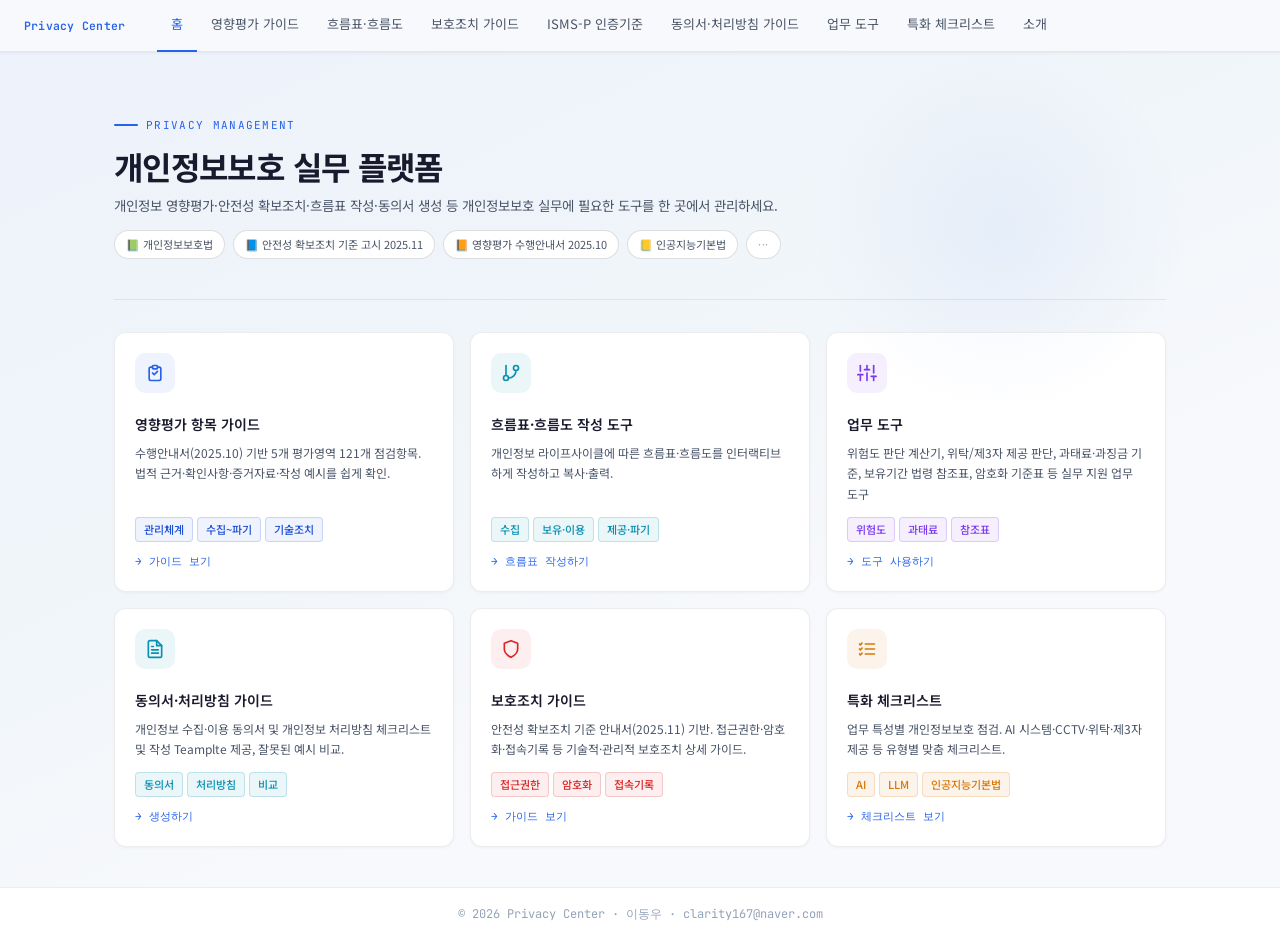
==== index.html @ 2062d14a "Add files via upload" ====
<!DOCTYPE html>
<html lang="ko">
<head>
<meta charset="UTF-8">
<meta name="viewport" content="width=device-width, initial-scale=1.0">
<title>Privacy Center · 개인정보보호 실무 플랫폼</title>
<link href="https://fonts.googleapis.com/css2?family=Noto+Sans+KR:wght@300;400;500;700&family=JetBrains+Mono:wght@400;500&display=swap" rel="stylesheet">
<link rel="stylesheet" href="css/style.css">
</head>
<body>

<!-- NAV -->
<nav>
  <div class="nav-logo" onclick="go('home')">Privacy Center</div>
  <div class="nav-links">
    <div class="nav-link active" data-pg="home" onclick="go('home')">홈</div>
    <div class="nav-link" data-pg="guide" onclick="go('guide')">영향평가 가이드</div>
    <div class="nav-link" data-pg="flow" onclick="go('flow')">흐름표·흐름도</div>
    <div class="nav-link" data-pg="safety" onclick="go('safety')">보호조치 가이드</div>
    <div class="nav-link" onclick="location.href='./isms.html'">ISMS-P 인증기준</div>
    <div class="nav-link" data-pg="template" onclick="go('template')">동의서·처리방침 가이드</div>
    <div class="nav-link" data-pg="tools" onclick="go('tools')">업무 도구</div>
    <div class="nav-link" data-pg="specials" onclick="go('specials')">특화 체크리스트</div>
    <div class="nav-link" data-pg="about" onclick="go('about')">소개</div>
  </div>
</nav>

<!-- ══════ HOME ══════ -->
<div class="page active" id="pg-home">
<div class="pg-wrap">
  <div class="home-hero">
    <div class="home-eyebrow">
      <div class="home-eyebrow-line"></div>
      <div class="home-eyebrow-text">PRIVACY MANAGEMENT</div>
    </div>
    <div class="home-title">개인정보보호 실무 플랫폼</div>
    <div class="home-sub">개인정보 영향평가·안전성 확보조치·흐름표 작성·동의서 생성 등 개인정보보호 실무에 필요한 도구를 한 곳에서 관리하세요.</div>
    <div class="home-tags">
      <span class="home-tag">📗 개인정보보호법</span>
      <span class="home-tag">📘 안전성 확보조치 기준 고시 2025.11</span>
      <span class="home-tag">📙 영향평가 수행안내서 2025.10</span>
      <span class="home-tag">📒 인공지능기본법</span>
      <span class="home-tag" style="color:var(--text3);letter-spacing:.05em">···</span>
    </div>
  </div>
  <div class="tool-grid">
    <div class="tool-card" onclick="go('guide')">
      <div class="card-icon ci-blue">
        <svg viewBox="0 0 24 24" fill="none" stroke="currentColor" stroke-width="2" stroke-linecap="round" stroke-linejoin="round"><path d="M9 5H7a2 2 0 0 0-2 2v12a2 2 0 0 0 2 2h10a2 2 0 0 0 2-2V7a2 2 0 0 0-2-2h-2"/><rect x="9" y="3" width="6" height="4" rx="1"/><path d="m9 12 2 2 4-4"/></svg>
      </div>
      <div class="tool-card-title">영향평가 항목 가이드</div>
      <div class="tool-card-desc">수행안내서(2025.10) 기반 5개 평가영역 121개 점검항목. 법적 근거·확인사항·증거자료·작성 예시를 쉽게 확인.</div>
      <div class="tool-card-tag"><span class="badge badge-blue">관리체계</span><span class="badge badge-blue">수집~파기</span><span class="badge badge-blue">기술조치</span></div>
      <div class="tool-card-link">→ 가이드 보기</div>
    </div>
    <div class="tool-card" onclick="go('flow')">
      <div class="card-icon ci-teal">
        <svg viewBox="0 0 24 24" fill="none" stroke="currentColor" stroke-width="2" stroke-linecap="round" stroke-linejoin="round"><line x1="6" y1="3" x2="6" y2="15"/><circle cx="18" cy="6" r="3"/><circle cx="6" cy="18" r="3"/><path d="M18 9a9 9 0 0 1-9 9"/></svg>
      </div>
      <div class="tool-card-title">흐름표·흐름도 작성 도구</div>
      <div class="tool-card-desc">개인정보 라이프사이클에 따른 흐름표·흐름도를 인터랙티브하게 작성하고 복사·출력.</div>
      <div class="tool-card-tag"><span class="badge badge-teal">수집</span><span class="badge badge-teal">보유·이용</span><span class="badge badge-teal">제공·파기</span></div>
      <div class="tool-card-link">→ 흐름표 작성하기</div>
    </div>
    <div class="tool-card" onclick="go('tools')">
      <div class="card-icon ci-purple">
        <svg viewBox="0 0 24 24" fill="none" stroke="currentColor" stroke-width="2" stroke-linecap="round" stroke-linejoin="round"><line x1="4" y1="21" x2="4" y2="14"/><line x1="4" y1="10" x2="4" y2="3"/><line x1="12" y1="21" x2="12" y2="12"/><line x1="12" y1="8" x2="12" y2="3"/><line x1="20" y1="21" x2="20" y2="16"/><line x1="20" y1="12" x2="20" y2="3"/><line x1="1" y1="14" x2="7" y2="14"/><line x1="9" y1="8" x2="15" y2="8"/><line x1="17" y1="16" x2="23" y2="16"/></svg>
      </div>
      <div class="tool-card-title">업무 도구</div>
      <div class="tool-card-desc">위험도 판단 계산기, 위탁/제3자 제공 판단, 과태료·과징금 기준, 보유기간 법령 참조표, 암호화 기준표 등 실무 지원 업무 도구</div>
      <div class="tool-card-tag"><span class="badge badge-purple">위험도</span><span class="badge badge-purple">과태료</span><span class="badge badge-purple">참조표</span></div>
      <div class="tool-card-link">→ 도구 사용하기</div>
    </div>
    <div class="tool-card" onclick="go('template')">
      <div class="card-icon ci-teal">
        <svg viewBox="0 0 24 24" fill="none" stroke="currentColor" stroke-width="2" stroke-linecap="round" stroke-linejoin="round"><path d="M14 2H6a2 2 0 0 0-2 2v16a2 2 0 0 0 2 2h12a2 2 0 0 0 2-2V8z"/><polyline points="14 2 14 8 20 8"/><line x1="16" y1="13" x2="8" y2="13"/><line x1="16" y1="17" x2="8" y2="17"/><polyline points="10 9 9 9 8 9"/></svg>
      </div>
      <div class="tool-card-title">동의서·처리방침 가이드</div>
      <div class="tool-card-desc">개인정보 수집·이용 동의서 및 개인정보 처리방침 체크리스트 및 작성 Teamplte 제공, 잘못된 예시 비교.</div>
      <div class="tool-card-tag"><span class="badge badge-teal">동의서</span><span class="badge badge-teal">처리방침</span><span class="badge badge-teal">비교</span></div>
      <div class="tool-card-link">→ 생성하기</div>
    </div>
    <div class="tool-card" onclick="go('safety')">
      <div class="card-icon ci-red">
        <svg viewBox="0 0 24 24" fill="none" stroke="currentColor" stroke-width="2" stroke-linecap="round" stroke-linejoin="round"><path d="M12 22s8-4 8-10V5l-8-3-8 3v7c0 6 8 10 8 10z"/></svg>
      </div>
      <div class="tool-card-title">보호조치 가이드</div>
      <div class="tool-card-desc">안전성 확보조치 기준 안내서(2025.11) 기반. 접근권한·암호화·접속기록 등 기술적·관리적 보호조치 상세 가이드.</div>
      <div class="tool-card-tag"><span class="badge badge-red">접근권한</span><span class="badge badge-red">암호화</span><span class="badge badge-red">접속기록</span></div>
      <div class="tool-card-link">→ 가이드 보기</div>
    </div>
    <div class="tool-card" onclick="go('specials')">
      <div class="card-icon ci-amber">
        <svg viewBox="0 0 24 24" fill="none" stroke="currentColor" stroke-width="2" stroke-linecap="round" stroke-linejoin="round"><line x1="10" y1="6" x2="21" y2="6"/><line x1="10" y1="12" x2="21" y2="12"/><line x1="10" y1="18" x2="21" y2="18"/><polyline points="3 6 4 7 6 5"/><polyline points="3 12 4 13 6 11"/><polyline points="3 18 4 19 6 17"/></svg>
      </div>
      <div class="tool-card-title">특화 체크리스트</div>
      <div class="tool-card-desc">업무 특성별 개인정보보호 점검. AI 시스템·CCTV·위탁·제3자 제공 등 유형별 맞춤 체크리스트.</div>
      <div class="tool-card-tag"><span class="badge badge-amber">AI</span><span class="badge badge-amber">LLM</span><span class="badge badge-amber">인공지능기본법</span></div>
      <div class="tool-card-link">→ 체크리스트 보기</div>
    </div>
  </div>
</div>
</div>
<!-- END HOME -->

<!-- ══════ 영향평가 가이드 ══════ -->
<div class="page" id="pg-guide">
<div class="guide-overview">
  <div>
    <div class="guide-overview-title">개인정보 영향평가 수행 가이드</div>
    <div class="guide-overview-sub">개인정보 영향평가 수행안내서 2025.10 · 5개 평가영역 · 121개 점검항목</div>
  </div>
  <div class="guide-overview-tags">
    <span class="badge badge-blue">관리체계</span>
    <span class="badge badge-teal">수집·생성</span>
    <span class="badge badge-purple">보유·이용</span>
    <span class="badge badge-amber">제공·위탁·파기</span>
    <span class="badge badge-red">기술적 보호조치</span>
  </div>
</div>
<div class="guide-layout">
  <div class="g-sidebar">
    <div class="g-search-wrap">
      <input class="g-search" id="piaSearch" placeholder="항목 검색..." oninput="filterPIA()">
    </div>
    <div id="pia-overview-item" class="g-cat-hdr active" onclick="showPIAOverview()">
      <span class="g-cat-label">0. 개인정보 영향평가 개요</span>
    </div>
    <div id="piaList"></div>
  </div>
  <div class="g-content" id="piaContent"></div>
</div>
</div>

<template id="pia-overview-tpl">
<div class="gc-cat">overview</div>
<div class="gc-title">개인정보 영향평가 개요</div>

<!-- [1] 개념 + 목적 2열 배치 -->
<div class="gc-section" style="margin-bottom:10px">
  <div class="gc-section-title">개념 및 목적</div>
  <div style="display:grid;grid-template-columns:1fr 1fr;gap:8px">
    <div class="gc-law-box" style="margin-bottom:0">
      <div class="gc-law-label">개념</div>
      <div class="gc-law-val" style="font-family:var(--sans);font-size:13px;color:var(--text2);line-height:1.7">
        개인정보파일을 운용하는 정보시스템을 <strong>신규 도입</strong>하거나 <strong>기존 시스템을 중대하게 변경</strong>하는 경우, 그 구축·운영·변경이 개인정보에 미치는 영향을 사전에 조사·예측·검토하여 개선방안을 도출하고 이행을 점검하는 체계적 절차입니다.
      </div>
    </div>
    <div class="gc-law-box" style="margin-bottom:0">
      <div class="gc-law-label">목적</div>
      <div class="gc-law-val" style="font-family:var(--sans);font-size:13px;color:var(--text2);line-height:1.7">
        개인정보 처리가 수반되는 사업에서 사전에 영향을 분석하고 개선방안을 수립함으로써 개인정보 침해사고를 예방합니다.
      </div>
    </div>
  </div>
</div>

<!-- [2] 평가 대상 기준 + 공공기관/민간 안내 -->
<div class="gc-section" style="margin-bottom:10px">
  <div class="gc-section-title">평가 대상 기준 <span style="font-size:10px;font-weight:400;color:var(--text3)">(개인정보 보호법 §33, 시행령 §35)</span></div>
  <div style="font-size:11px;color:var(--text3);background:var(--bg2);padding:5px 10px;border-radius:5px;margin-bottom:7px;line-height:1.6">
    ※ 아래 기준은 <strong style="color:var(--text2)">공공기관 의무 대상</strong> 기준이며, 민간기업은 자율적으로 수행할 수 있습니다.
  </div>
  <div class="gc-checks">
    <div class="gc-check">
      <span class="gc-check-num" style="background:#2563eb">①</span>
      <span><strong>민감정보·고유식별정보</strong> 처리 정보주체 <strong>5만명 이상</strong></span>
    </div>
    <div class="gc-check">
      <span class="gc-check-num" style="background:#0891b2">②</span>
      <span>다른 개인정보파일과 <strong>연계</strong>하여 정보주체 <strong>50만명 이상</strong></span>
    </div>
    <div class="gc-check">
      <span class="gc-check-num" style="background:#7c3aed">③</span>
      <span>정보주체 <strong>100만명 이상</strong> 개인정보파일 구축·운용</span>
    </div>
    <div class="gc-check">
      <span class="gc-check-num" style="background:#d97706">④</span>
      <span>영향평가를 실시한 기관이 개인정보 검색체계 등 <strong>개인정보파일 운용체계 변경</strong> 시</span>
    </div>
  </div>
</div>

<!-- 수행 절차 (가로 플로우 유지) -->
<div class="gc-section" style="margin-bottom:10px">
  <div class="gc-section-title">수행 절차</div>
  <div style="display:flex;gap:8px;align-items:stretch;flex-wrap:nowrap;overflow-x:auto;padding-bottom:4px">
    <div style="flex:1;min-width:120px;border:1px solid #bae6fd;border-radius:8px;overflow:hidden">
      <div style="background:#0369a1;color:#fff;font-size:10px;font-weight:700;text-align:center;padding:5px 8px;letter-spacing:.06em">사전준비단계</div>
      <div style="padding:10px 8px;background:#f0f9ff;display:flex;flex-direction:column;gap:5px">
        <div style="background:#fff;border:1px solid #bae6fd;border-radius:5px;padding:5px 7px;font-size:11px;color:var(--text2);text-align:center">사업계획 작성</div>
        <div style="text-align:center;color:#7dd3fc;font-size:12px">↓</div>
        <div style="background:#fff;border:1px solid #bae6fd;border-radius:5px;padding:5px 7px;font-size:11px;color:var(--text2);text-align:center">영향평가 기관 선정</div>
      </div>
    </div>
    <div style="display:flex;align-items:center;color:var(--text3);font-size:14px;flex-shrink:0">→</div>
    <div style="flex:3;min-width:200px;border:1px solid #bbf7d0;border-radius:8px;overflow:hidden">
      <div style="background:#15803d;color:#fff;font-size:10px;font-weight:700;text-align:center;padding:5px 8px;letter-spacing:.06em">수행단계</div>
      <div style="padding:10px 8px;background:#f0fdf4;display:flex;flex-wrap:wrap;gap:4px;justify-content:center;align-items:center">
        <div style="background:#fff;border:1px solid #bbf7d0;border-radius:5px;padding:5px 7px;font-size:11px;color:var(--text2);text-align:center">수행계획 수립</div>
        <div style="color:#86efac;font-size:11px">→</div>
        <div style="background:#fff;border:1px solid #bbf7d0;border-radius:5px;padding:5px 7px;font-size:11px;color:var(--text2);text-align:center">평가자료 수집</div>
        <div style="color:#86efac;font-size:11px">→</div>
        <div style="background:#fff;border:1px solid #bbf7d0;border-radius:5px;padding:5px 7px;font-size:11px;color:var(--text2);text-align:center">개인정보 흐름분석</div>
        <div style="color:#86efac;font-size:11px">→</div>
        <div style="background:#fff;border:1px solid #bbf7d0;border-radius:5px;padding:5px 7px;font-size:11px;color:var(--text2);text-align:center">침해요인 분석</div>
        <div style="color:#86efac;font-size:11px">→</div>
        <div style="background:#fff;border:1px solid #bbf7d0;border-radius:5px;padding:5px 7px;font-size:11px;color:var(--text2);text-align:center">개선계획 수립</div>
        <div style="color:#86efac;font-size:11px">→</div>
        <div style="background:#fff;border:1px solid #bbf7d0;border-radius:5px;padding:5px 7px;font-size:11px;color:var(--text2);text-align:center">평가서 작성</div>
      </div>
    </div>
    <div style="display:flex;align-items:center;color:var(--text3);font-size:14px;flex-shrink:0">→</div>
    <div style="flex:1;min-width:120px;border:1px solid #e9d5ff;border-radius:8px;overflow:hidden">
      <div style="background:#7e22ce;color:#fff;font-size:10px;font-weight:700;text-align:center;padding:5px 8px;letter-spacing:.06em">이행단계</div>
      <div style="padding:10px 8px;background:#fdf4ff;display:flex;flex-direction:column;gap:5px">
        <div style="background:#fff;border:1px solid #e9d5ff;border-radius:5px;padding:5px 7px;font-size:11px;color:var(--text2);text-align:center">개선계획 반영</div>
        <div style="text-align:center;color:#d8b4fe;font-size:12px">↓</div>
        <div style="background:#fff;border:1px solid #e9d5ff;border-radius:5px;padding:5px 7px;font-size:11px;color:var(--text2);text-align:center">이행 확인</div>
      </div>
    </div>
  </div>
</div>

<!-- [1] 5개 평가영역 → 2열 그리드 -->
<div class="gc-section" style="margin-bottom:10px">
  <div class="gc-section-title">5개 평가영역 <span style="font-size:10px;font-weight:400;color:var(--text3)">(총 121개 점검항목)</span></div>
  <div style="display:grid;grid-template-columns:1fr 1fr;gap:6px">
    <div style="display:flex;align-items:flex-start;gap:8px;padding:8px 10px;background:var(--surface);border-radius:6px;border-left:3px solid #2563eb">
      <span class="badge badge-blue" style="flex-shrink:0;margin-top:2px">Ⅰ</span>
      <div>
        <div style="font-size:12px;font-weight:600;color:var(--text);margin-bottom:2px">대상기관 개인정보 보호 관리체계</div>
        <div style="font-size:11px;color:var(--text2)">개인정보 보호 조직·책임자 지정, 내부 관리계획, 침해대응, 정보주체 권리보장 체계</div>
      </div>
    </div>
    <div style="display:flex;align-items:flex-start;gap:8px;padding:8px 10px;background:var(--surface);border-radius:6px;border-left:3px solid #0891b2">
      <span class="badge badge-teal" style="flex-shrink:0;margin-top:2px">Ⅱ</span>
      <div>
        <div style="font-size:12px;font-weight:600;color:var(--text);margin-bottom:2px">대상시스템의 개인정보 보호 관리체계</div>
        <div style="font-size:11px;color:var(--text2)">시스템 취급자 관리, 개인정보파일 대장·등록, 처리방침 공개, 공공시스템 내부 관리계획</div>
      </div>
    </div>
    <div style="display:flex;align-items:flex-start;gap:8px;padding:8px 10px;background:var(--surface);border-radius:6px;border-left:3px solid #7c3aed">
      <span class="badge badge-purple" style="flex-shrink:0;margin-top:2px">Ⅲ</span>
      <div>
        <div style="font-size:12px;font-weight:600;color:var(--text);margin-bottom:2px">개인정보 처리단계별 보호조치</div>
        <div style="font-size:11px;color:var(--text2)">수집·보유·이용·제공·위탁·파기 각 단계별 적합성 및 안전조치 점검</div>
      </div>
    </div>
    <div style="display:flex;align-items:flex-start;gap:8px;padding:8px 10px;background:var(--surface);border-radius:6px;border-left:3px solid #d97706">
      <span class="badge badge-amber" style="flex-shrink:0;margin-top:2px">Ⅳ</span>
      <div>
        <div style="font-size:12px;font-weight:600;color:var(--text);margin-bottom:2px">대상시스템의 기술적 보호조치</div>
        <div style="font-size:11px;color:var(--text2)">접근권한·접근통제·암호화·접속기록·보안프로그램·출력·물리적 보호구역 조치</div>
      </div>
    </div>
    <div style="display:flex;align-items:flex-start;gap:8px;padding:8px 10px;background:var(--surface);border-radius:6px;border-left:3px solid #dc2626;grid-column:1/-1">
      <span class="badge badge-red" style="flex-shrink:0;margin-top:2px">Ⅴ</span>
      <div>
        <div style="font-size:12px;font-weight:600;color:var(--text);margin-bottom:2px">특정 IT 기술 활용 시 개인정보 보호</div>
        <div style="font-size:11px;color:var(--text2)">고정·이동형 영상기기, 바이오정보, IoT, 가명정보 처리, 자동화된 결정, AI 시스템</div>
      </div>
    </div>
  </div>
</div>

<div class="gc-section">
  <div class="gc-section-title">주요 추진근거</div>
  <div class="gc-law-box">
    <div class="gc-law-val" style="font-family:var(--sans);font-size:12px;color:var(--text2);line-height:2.2">
      개인정보 보호법 제33조 (개인정보 영향평가)<br>
      개인정보 보호법 시행령 제35조 (영향평가의 대상)<br>
      개인정보 보호법 시행령 제36조 (평가기관의 지정 및 지정취소)<br>
      개인정보 보호법 시행령 제37조 (영향평가 시 고려사항)<br>
      개인정보 보호법 시행령 제38조 (영향평가의 평가기준 등)<br>
      개인정보 영향평가에 관한 고시 제2024-10호 [시행 2024.10.31.]
    </div>
  </div>
</div>
</template>

<script>
(function(){
  /* ── 개요 표시 함수 ─────────────────────────────────── */
  window.showPIAOverview = function() {
    window._piaOverviewActive = true;
    // 데이터 항목 active 클래스 제거
    document.querySelectorAll('#piaList .g-item').forEach(function(el){ el.classList.remove('active'); });
    // 개요 항목 active 표시
    var ov = document.getElementById('pia-overview-item');
    if (ov) ov.classList.add('active');
    // 개요 콘텐츠 렌더링
    var tpl = document.getElementById('pia-overview-tpl');
    var el  = document.getElementById('piaContent');
    if (el && tpl) { el.innerHTML = tpl.innerHTML; el.scrollTop = 0; }
  };

  /* ── selectPIAByCode 패치: 개요 active 상태 해제 ────── */
  var _origSel = window.selectPIAByCode;
  if (typeof _origSel === 'function') {
    window.selectPIAByCode = function(code) {
      window._piaOverviewActive = false;
      var ov = document.getElementById('pia-overview-item');
      if (ov) ov.classList.remove('active');
      _origSel(code);
    };
  }

  /* ── 사이드바 초기 렌더링 ─────────────────────────── */
  if (typeof filterPIA === 'function') filterPIA();

  /* ── 기본 표시: 개요 ─────────────────────────────────── */
  showPIAOverview();
})();
</script>


<!-- ══════ 흐름표 ══════ -->
<div class="page" id="pg-flow">
<div class="pg-wrap">
  <div style="margin-bottom:1.5rem">
    <div style="font-size:11px;color:var(--accent);font-family:var(--mono);letter-spacing:.1em;margin-bottom:3px">FLOW TABLE · 흐름표 작성</div>
    <div style="font-size:1.4rem;font-weight:700;color:var(--text)">개인정보 처리 흐름표</div>
    <div style="font-size:12px;color:var(--text2);margin-top:.3rem">영향평가 핵심 산출물 — 수집·보유이용·제공파기 3종 흐름표를 작성하고 TSV로 복사하거나 출력하세요.</div>
  </div>
  <div class="flow-tabs">
    <button class="flow-tab active" onclick="switchFlow(0)">① 수집 흐름표</button>
    <button class="flow-tab" onclick="switchFlow(1)">② 보유·이용 흐름표</button>
    <button class="flow-tab" onclick="switchFlow(2)">③ 제공·파기 흐름표</button>
    <button class="flow-tab" onclick="switchFlow(3)">✦ AI 흐름도 <span style="font-size:10px;color:#94a3b8;font-weight:400">(TBD)</span></button>
  </div>
  <!-- 수집 -->
  <div class="flow-panel active" id="fp0">
    <div class="ft-desc">수집 흐름표는 개인정보 처리업무별로 <strong>수집 근거·목적·항목·경로·대상·주기·담당자</strong>를 기록합니다. 동의·비동의 수집을 구분하고, 자동 생성 데이터(로그·행동 데이터)도 포함합니다.</div>
    <div class="ft-wrap"><table class="ft-table">
      <thead><tr><th class="req">평가업무명</th><th>수집구분</th><th class="req">수집근거</th><th class="req">수집목적</th><th class="req">수집항목</th><th>수집경로</th><th>수집대상</th><th>수집주기</th><th>수집담당자</th><th></th></tr></thead>
      <tbody id="ftb0"></tbody>
    </table></div>
    <div class="ft-actions">
      <button class="btn btn-blue" onclick="addFTRow(0)">+ 행 추가</button>
      <button class="btn btn-gray" onclick="copyFT(0)">📋 TSV 복사</button>
      <button class="btn btn-gray" onclick="printFT(0)">🖨️ 출력</button>
      <span class="ft-hint">* 필수 항목</span>
    </div>
  </div>
  <!-- 보유이용 -->
  <div class="flow-panel" id="fp1">
    <div class="ft-desc">보유·이용 흐름표는 수집된 개인정보의 <strong>보유 형태·암호화 항목·이용 목적·이용 항목·개인정보취급자·이용 방법</strong>을 기록합니다. DB 저장 시 암호화 적용 항목을 반드시 명시합니다.</div>
    <div class="ft-wrap"><table class="ft-table">
      <thead>
        <tr>
          <th rowspan="2" class="req">평가업무명</th>
          <th colspan="2" class="th-group">보유</th>
          <th colspan="4" class="th-group">이용</th>
          <th rowspan="2"></th>
        </tr>
        <tr>
          <th>보유형태</th><th>암호화항목</th>
          <th class="req">이용목적</th><th class="req">이용항목</th><th>개인정보취급자</th><th>이용방법</th>
        </tr>
      </thead>
      <tbody id="ftb1"></tbody>
    </table></div>
    <div class="ft-actions">
      <button class="btn btn-blue" onclick="addFTRow(1)">+ 행 추가</button>
      <button class="btn btn-gray" onclick="copyFT(1)">📋 TSV 복사</button>
      <button class="btn btn-gray" onclick="printFT(1)">🖨️ 출력</button>
    </div>
  </div>
  <!-- 제공파기 -->
  <div class="flow-panel" id="fp2">
    <div class="ft-desc">제공·파기 흐름표는 <strong>제공 현황(목적·제공자·수신자·근거·방법·주기)</strong>과 <strong>파기 현황(보관기간·파기방법·파기처)</strong>을 기록합니다. 해당 없는 항목은 '해당없음'으로 기재하세요.</div>
    <div class="ft-wrap"><table class="ft-table">
      <thead>
        <tr>
          <th rowspan="2" class="req">평가업무명</th>
          <th colspan="6" class="th-group">제공</th>
          <th colspan="3" class="th-group">파기</th>
          <th rowspan="2"></th>
        </tr>
        <tr>
          <th>제공목적</th><th>제공자</th><th>수신자</th><th>제공근거</th><th>제공방법</th><th>제공주기</th>
          <th class="req">보관기간</th><th>파기방법</th><th>파기처</th>
        </tr>
      </thead>
      <tbody id="ftb2"></tbody>
    </table></div>
    <div class="ft-actions">
      <button class="btn btn-blue" onclick="addFTRow(2)">+ 행 추가</button>
      <button class="btn btn-gray" onclick="copyFT(2)">📋 TSV 복사</button>
      <button class="btn btn-gray" onclick="printFT(2)">🖨️ 출력</button>
    </div>
  </div>

  <!-- AI 흐름도 -->
  <div class="flow-panel" id="fp3">
    <div class="ft-desc">위 흐름표(수집·보유이용·제공파기)에 입력된 데이터를 불러온 뒤, 흐름표에서 파악할 수 없는 정보를 추가로 입력하세요. <strong>AI 흐름도 생성 기능은 개발 중입니다.</strong></div>

    <!-- ① 흐름표 데이터 불러오기 -->
    <div class="aff-section">
      <div class="aff-section-title">① 흐름표 데이터 불러오기</div>
      <div class="aff-ft-load">
        <div class="aff-ft-hint">각 흐름표 탭에 입력된 데이터를 읽어 AI 생성의 기반 입력값으로 활용합니다.</div>
        <button class="btn btn-blue" onclick="loadFlowData()" style="margin-bottom:.75rem">🔄 흐름표 데이터 불러오기</button>
        <div id="aff-ft-summary">
          <div class="aff-ft-cards">
            <div class="aff-ft-card" id="aff-fc0"><span class="aff-ft-icon">📋</span><span class="aff-ft-name">수집 흐름표</span><span class="aff-ft-cnt">—</span></div>
            <div class="aff-ft-card" id="aff-fc1"><span class="aff-ft-icon">📋</span><span class="aff-ft-name">보유·이용 흐름표</span><span class="aff-ft-cnt">—</span></div>
            <div class="aff-ft-card" id="aff-fc2"><span class="aff-ft-icon">📋</span><span class="aff-ft-name">제공·파기 흐름표</span><span class="aff-ft-cnt">—</span></div>
          </div>
        </div>
      </div>
    </div>

    <!-- ② 추가 정보 입력 -->
    <div class="aff-section">
      <div class="aff-section-title">② 추가 정보 입력</div>

      <!-- 시스템 기본 정보 -->
      <div class="aff-subsection-title">시스템 기본 정보</div>
      <div class="aff-grid" style="margin-bottom:16px">
        <div class="aff-field">
          <label>시스템명</label>
          <input type="text" id="aff-sys" placeholder="예: 민원처리시스템">
        </div>
        <div class="aff-field">
          <label>평가 대상 기관명</label>
          <input type="text" id="aff-org" placeholder="예: ○○부, ○○공단">
        </div>
        <div class="aff-field aff-full">
          <label>평가 목적</label>
          <input type="text" id="aff-purpose" placeholder="예: 신규 개인정보처리시스템 구축에 따른 영향평가">
        </div>
      </div>

      <!-- 민감정보 여부 -->
      <div class="aff-subsection-title">민감정보 여부</div>
      <div class="aff-grid" style="margin-bottom:16px">
        <div class="aff-field">
          <label>민감정보 포함 여부</label>
          <div class="aff-yn-row">
            <button class="aff-yn-btn" id="yn-sensitive-y" onclick="toggleYN('sensitive','y')">Y</button>
            <button class="aff-yn-btn" id="yn-sensitive-n" onclick="toggleYN('sensitive','n')">N</button>
          </div>
          <div class="aff-conditional" id="cond-sensitive">
            <div class="aff-field">
              <label>수집 민감정보 항목</label>
              <input type="text" id="aff-sensitive-items" placeholder="예: 건강정보, 종교, 정치적 견해 등">
            </div>
          </div>
        </div>
        <div class="aff-field">
          <label>고유식별정보 포함 여부</label>
          <div class="aff-yn-row">
            <button class="aff-yn-btn" id="yn-unique-y" onclick="toggleYN('unique','y')">Y</button>
            <button class="aff-yn-btn" id="yn-unique-n" onclick="toggleYN('unique','n')">N</button>
          </div>
          <div class="aff-conditional" id="cond-unique">
            <div class="aff-field">
              <label>수집 고유식별정보 항목</label>
              <div class="aff-check-group" style="margin-top:4px">
                <label class="aff-check"><input type="checkbox" name="unique-id" value="주민등록번호"> 주민등록번호</label>
                <label class="aff-check"><input type="checkbox" name="unique-id" value="여권번호"> 여권번호</label>
                <label class="aff-check"><input type="checkbox" name="unique-id" value="운전면허번호"> 운전면허번호</label>
                <label class="aff-check"><input type="checkbox" name="unique-id" value="외국인등록번호"> 외국인등록번호</label>
              </div>
            </div>
          </div>
        </div>
        <div class="aff-field">
          <label>아동(만 14세 미만) 개인정보 포함</label>
          <div class="aff-yn-row">
            <button class="aff-yn-btn" id="yn-child-y" onclick="toggleYN('child','y')">Y</button>
            <button class="aff-yn-btn" id="yn-child-n" onclick="toggleYN('child','n')">N</button>
          </div>
        </div>
      </div>

      <!-- 정보주체 현황 -->
      <div class="aff-subsection-title">정보주체 현황</div>
      <div class="aff-grid" style="margin-bottom:16px">
        <div class="aff-field aff-full">
          <label>정보주체 유형</label>
          <div class="aff-check-group aff-check-row" style="margin-top:4px">
            <label class="aff-check"><input type="checkbox" name="data-subject" value="일반국민"> 일반국민</label>
            <label class="aff-check"><input type="checkbox" name="data-subject" value="직원·임직원"> 직원·임직원</label>
            <label class="aff-check"><input type="checkbox" name="data-subject" value="고객·회원"> 고객·회원</label>
            <label class="aff-check"><input type="checkbox" name="data-subject" value="아동·청소년"> 아동·청소년</label>
            <label class="aff-check"><input type="checkbox" name="data-subject" value="외국인"> 외국인</label>
            <label class="aff-check"><input type="checkbox" name="data-subject" value="기타"> 기타</label>
          </div>
        </div>
        <div class="aff-field">
          <label>예상 정보주체 수</label>
          <select id="aff-subject-cnt">
            <option value="">-- 선택 --</option>
            <option value="1천명 미만">1천명 미만</option>
            <option value="1만명 미만">1만명 미만</option>
            <option value="10만명 미만">10만명 미만</option>
            <option value="10만명 이상">10만명 이상</option>
          </select>
        </div>
      </div>

      <!-- 처리 환경 -->
      <div class="aff-subsection-title">처리 환경</div>
      <div class="aff-grid" style="margin-bottom:16px">
        <div class="aff-field">
          <label>클라우드 이용 여부</label>
          <div class="aff-yn-row">
            <button class="aff-yn-btn" id="yn-cloud-y" onclick="toggleYN('cloud','y')">Y</button>
            <button class="aff-yn-btn" id="yn-cloud-n" onclick="toggleYN('cloud','n')">N</button>
          </div>
        </div>
        <div class="aff-field">
          <label>국외 이전 여부</label>
          <div class="aff-yn-row">
            <button class="aff-yn-btn" id="yn-overseas-y" onclick="toggleYN('overseas','y')">Y</button>
            <button class="aff-yn-btn" id="yn-overseas-n" onclick="toggleYN('overseas','n')">N</button>
          </div>
          <div class="aff-conditional" id="cond-overseas">
            <div class="aff-grid" style="gap:8px">
              <div class="aff-field"><label>이전 국가</label><input type="text" id="aff-ov-country" placeholder="예: 미국(AWS us-east-1), 일본"></div>
              <div class="aff-field"><label>이전 근거</label><input type="text" id="aff-ov-basis" placeholder="예: 표준계약 체결, 정보주체 동의"></div>
            </div>
          </div>
        </div>
        <div class="aff-field">
          <label>위탁 여부</label>
          <div class="aff-yn-row">
            <button class="aff-yn-btn" id="yn-consign-y" onclick="toggleYN('consign','y')">Y</button>
            <button class="aff-yn-btn" id="yn-consign-n" onclick="toggleYN('consign','n')">N</button>
          </div>
          <div class="aff-conditional" id="cond-consign">
            <div class="aff-grid" style="gap:8px">
              <div class="aff-field"><label>수탁자명</label><input type="text" id="aff-cs-vendor" placeholder="예: ○○CS센터, ○○클라우드"></div>
              <div class="aff-field"><label>위탁 업무</label><input type="text" id="aff-cs-task" placeholder="예: 고객 상담, 시스템 운영 및 유지보수"></div>
            </div>
          </div>
        </div>
      </div>

      <!-- 시스템 연계 현황 -->
      <div class="aff-subsection-title">시스템 연계 현황</div>
      <div class="aff-grid" style="margin-bottom:16px">
        <div class="aff-field">
          <label>타 시스템 연계 여부</label>
          <div class="aff-yn-row">
            <button class="aff-yn-btn" id="yn-link-y" onclick="toggleYN('link','y')">Y</button>
            <button class="aff-yn-btn" id="yn-link-n" onclick="toggleYN('link','n')">N</button>
          </div>
          <div class="aff-conditional" id="cond-link">
            <div class="aff-grid" style="gap:8px">
              <div class="aff-field"><label>연계 시스템명</label><input type="text" id="aff-link-sys" placeholder="예: 행정안전부 주민등록시스템"></div>
              <div class="aff-field"><label>연계 항목</label><input type="text" id="aff-link-fields" placeholder="예: 주민등록번호, 주소"></div>
            </div>
          </div>
        </div>
        <div class="aff-field">
          <label>외부 API 연동 여부</label>
          <div class="aff-yn-row">
            <button class="aff-yn-btn" id="yn-extapi-y" onclick="toggleYN('extapi','y')">Y</button>
            <button class="aff-yn-btn" id="yn-extapi-n" onclick="toggleYN('extapi','n')">N</button>
          </div>
          <div class="aff-conditional" id="cond-extapi">
            <div class="aff-field">
              <label>API 제공기관명</label>
              <input type="text" id="aff-api-provider" placeholder="예: 카카오, NICE신용평가, 기상청">
            </div>
          </div>
        </div>
      </div>

      <!-- 보안 조치 현황 -->
      <div class="aff-subsection-title">보안 조치 현황</div>
      <div class="aff-grid" style="margin-bottom:16px">
        <div class="aff-field aff-full">
          <label>접근통제 방식</label>
          <div class="aff-check-group aff-check-row" style="margin-top:4px">
            <label class="aff-check"><input type="checkbox" name="access-ctrl" value="IP 제한"> IP 제한</label>
            <label class="aff-check"><input type="checkbox" name="access-ctrl" value="VPN"> VPN</label>
            <label class="aff-check"><input type="checkbox" name="access-ctrl" value="2단계 인증"> 2단계 인증</label>
            <label class="aff-check"><input type="checkbox" name="access-ctrl" value="계정별 권한관리"> 계정별 권한관리</label>
          </div>
        </div>
        <div class="aff-field">
          <label>암호화 적용 여부</label>
          <div class="aff-yn-row">
            <button class="aff-yn-btn" id="yn-encrypt-y" onclick="toggleYN('encrypt','y')">Y</button>
            <button class="aff-yn-btn" id="yn-encrypt-n" onclick="toggleYN('encrypt','n')">N</button>
          </div>
          <div class="aff-conditional" id="cond-encrypt">
            <div class="aff-field">
              <label>암호화 대상 항목</label>
              <input type="text" id="aff-enc-fields" placeholder="예: 주민등록번호, 비밀번호, 계좌번호">
            </div>
          </div>
        </div>
        <div class="aff-field">
          <label>접속기록 관리 여부</label>
          <div class="aff-yn-row">
            <button class="aff-yn-btn" id="yn-accesslog-y" onclick="toggleYN('accesslog','y')">Y</button>
            <button class="aff-yn-btn" id="yn-accesslog-n" onclick="toggleYN('accesslog','n')">N</button>
          </div>
        </div>
      </div>

      <!-- 기타 -->
      <div class="aff-subsection-title">기타</div>
      <div class="aff-grid">
        <div class="aff-field aff-full">
          <label>특이사항</label>
          <textarea id="aff-note" placeholder="예: AI 분석 모델 학습에 활용, 외부망 노출 구간 존재, 해외 이전 예정, IoT 기기 활용 등"></textarea>
        </div>
      </div>
    </div>

    <!-- ③ 생성 버튼 + TBD 출력 -->
    <div class="aff-actions">
      <button class="btn btn-blue" onclick="generateAIFlow()">✦ AI로 흐름도 생성</button>
    </div>
    <div id="ai-flow-output" class="aff-tbd-box">
      <div class="aff-tbd-icon">🔧</div>
      <div class="aff-tbd-title">AI 흐름도 생성 기능 구현 예정</div>
      <div class="aff-tbd-body">향후 AI API 연동을 통해 입력된 흐름표 정보를 기반으로<br>자동 흐름도가 생성될 예정입니다.<br><br>현재는 입력 양식만 제공됩니다.</div>
    </div>
  </div>
</div>
</div>


<!-- ══════ 약관 가이드 ══════ -->
<script>
// ══ FLOW TABLE JS ══
const FT_COLS=[
  ['평가업무명','수집구분','수집근거','수집목적','수집항목','수집경로','수집대상','수집주기','수집담당자'],
  ['평가업무명','보유형태','암호화항목','이용목적','이용항목','개인정보취급자','이용방법'],
  ['평가업무명','제공목적','제공자','수신자','제공근거','제공방법','제공주기','보관기간','파기방법','파기처'],
];
const FT_PLACEHOLDER=[
  ['예: 회원가입 관리','동의/비동의','제15조①1 등','본인확인·관리','이메일, 전화','온라인','회원','상시','운영팀'],
  ['예: 회원가입 관리','DB(MySQL)/파일','비밀번호(일방향)','본인확인','이메일, 비밀번호','운영팀 5명','DB 조회'],
  ['예: 배송 처리','물품 배송','운영팀','○○배송사','개보법 제17조①1','API 연동','주문시','탈퇴시까지','자동 배치 삭제','운영팀'],
];
function addFTRow(ti){
  const tbody=document.getElementById('ftb'+ti);
  if(!tbody)return;
  const row=tbody.insertRow();
  FT_COLS[ti].forEach((col,ci)=>{
    const td=row.insertCell();
    const ph=FT_PLACEHOLDER[ti][ci]||'';
    td.innerHTML=`<textarea class="ft-cell" rows="1" placeholder="${ph}" oninput="autoResize(this)"></textarea>`;
  });
  const last=row.insertCell();
  last.innerHTML=`<button class="ft-del" onclick="this.closest('tr').remove()">×</button>`;
}
function autoResize(el){el.style.height='auto';el.style.height=el.scrollHeight+'px'}
function copyFT(ti){
  const rows=document.querySelectorAll('#ftb'+ti+' tr');
  const headers=FT_COLS[ti].join('\t');
  const body=[...rows].map(r=>[...r.querySelectorAll('textarea')].map(t=>t.value).join('\t')).join('\n');
  navigator.clipboard.writeText(headers+'\n'+body).then(()=>alert('클립보드에 복사되었습니다.'));
}
function printFT(ti){
  const headers=FT_COLS[ti];
  const rows=document.querySelectorAll('#ftb'+ti+' tr');
  const body=[...rows].map(r=>[...r.querySelectorAll('textarea')].map(t=>t.value));
  const names=['수집 흐름표','보유·이용 흐름표','제공·파기 흐름표'];
  const w=window.open('','','width=1100,height=700');
  w.document.write(`<html><head><title>${names[ti]}</title><style>body{font-family:sans-serif;font-size:12px;padding:20px}h2{margin-bottom:16px}table{width:100%;border-collapse:collapse}th{background:#eee;border:1px solid #ccc;padding:7px;text-align:left;font-size:11px}td{border:1px solid #ddd;padding:6px;vertical-align:top}</style></head><body><h2>${names[ti]}</h2><table><thead><tr>${headers.map(h=>`<th>${h}</th>`).join('')}</tr></thead><tbody>${body.map(r=>`<tr>${r.map(c=>`<td>${c||''}</td>`).join('')}</tr>`).join('')}</tbody></table></body></html>`);
  w.document.close();w.print();
}
function loadFlowData(){
  [0,1,2].forEach(i=>{
    const rows=[...document.querySelectorAll('#ftb'+i+' tr')];
    const filled=rows.filter(r=>[...r.querySelectorAll('textarea')].some(t=>t.value.trim()));
    const card=document.getElementById('aff-fc'+i);
    if(!card)return;
    const cnt=filled.length;
    card.querySelector('.aff-ft-cnt').textContent=cnt>0?cnt+'건 입력됨':'미입력';
    card.className='aff-ft-card'+(cnt>0?' has-data':'');
  });
}
function generateAIFlow(){
  // 기능 구현 예정 — TBD 안내 표시 유지
  const out=document.getElementById('ai-flow-output');
  if(out){
    out.className='aff-tbd-box';
    out.innerHTML=`<div class="aff-tbd-icon">🔧</div>
      <div class="aff-tbd-title">AI 흐름도 생성 기능 구현 예정</div>
      <div class="aff-tbd-body">향후 AI API 연동을 통해 입력된 흐름표 정보를 기반으로<br>자동 흐름도가 생성될 예정입니다.<br><br>현재는 입력 양식만 제공됩니다.</div>`;
  }
}
function toggleYN(key,val){
  const btnY=document.getElementById('yn-'+key+'-y');
  const btnN=document.getElementById('yn-'+key+'-n');
  const cond=document.getElementById('cond-'+key);
  if(!btnY||!btnN)return;
  btnY.className='aff-yn-btn'+(val==='y'?' active-y':'');
  btnN.className='aff-yn-btn'+(val==='n'?' active-n':'');
  if(cond) cond.className='aff-conditional'+(val==='y'?' show':'');
}
function switchFlow(i){
  document.querySelectorAll('.flow-tab').forEach((t,ti)=>t.classList.toggle('active',ti===i));
  document.querySelectorAll('.flow-panel').forEach((p,pi)=>p.classList.toggle('active',pi===i));
}
/* ═══ 처리방침 Template ═══ */
const ppItems=[];
[0,1,2].forEach(ti=>addFTRow(ti));
</script>


<!-- ══════ 업무 도구 ══════ -->
<div class="page" id="pg-tools">
<div class="pg-wrap">
  <div style="margin-bottom:1.25rem">
    <div style="font-size:11px;color:var(--accent);font-family:var(--mono);letter-spacing:.1em;margin-bottom:3px">TOOLS · 업무 도구</div>
    <div style="font-size:1.4rem;font-weight:700;color:var(--text)">개인정보보호 업무 도구</div>
  </div>

  <!-- 탭 네비게이션 -->
  <div class="tmpl-tabs" style="flex-wrap:wrap;gap:2px 0">
    <button class="tmpl-tab active" onclick="switchToolsTab(0)">위험도 계산기</button>
    <button class="tmpl-tab" onclick="switchToolsTab(1)">위탁/제공 판단</button>
    <button class="tmpl-tab" onclick="switchToolsTab(2)">탐지 검증기</button>
    <button class="tmpl-tab" onclick="switchToolsTab(3)">참조표 모음</button>
    <button class="tmpl-tab" onclick="switchToolsTab(4)">침해사고 대응</button>
    <button class="tmpl-tab" onclick="switchToolsTab(5)">개인정보 판단 헬퍼</button>
  </div>

  <!-- Tab 0: 위험도 판단 계산기 -->
  <div class="tmpl-panel active" id="tools-tab-0">
    <div class="tool-panel">
      <div class="tool-panel-title">위험도 판단 계산기</div>
      <div class="tool-panel-desc">법적 제재 조문 해당 여부 및 정보주체 영향을 기반으로 위험도를 판단합니다.</div>
      <div class="rq-label">Q1. 해당 사항이 법적 제재(과태료·과징금·형사처벌) 조문에 직접 해당합니까?</div>
      <div class="radio-row">
        <button class="r-opt" id="r1y" onclick="setR(1,'y')">해당</button>
        <button class="r-opt" id="r1n" onclick="setR(1,'n')">미해당</button>
        <button class="r-opt" id="r1u" onclick="setR(1,'u')">불확실</button>
      </div>
      <div class="rq-label">Q2. 정보주체에게 직접적이고 즉각적인 피해(유출·차별·금전 손실)가 발생할 수 있습니까?</div>
      <div class="radio-row">
        <button class="r-opt" id="r2y" onclick="setR(2,'y')">가능성 높음</button>
        <button class="r-opt" id="r2n" onclick="setR(2,'n')">간접·지연적</button>
        <button class="r-opt" id="r2u" onclick="setR(2,'u')">불확실</button>
      </div>
      <div class="risk-out empty" id="riskOut">항목을 모두 선택하면 결과가 표시됩니다.</div>
    </div>
  </div>

  <!-- Tab 1: 처리위탁 vs 제3자 제공 판단 도우미 -->
  <div class="tmpl-panel" id="tools-tab-1">
    <div class="tool-panel">
      <div class="tool-panel-title">처리위탁 vs 제3자 제공 판단 도우미</div>
      <div class="tool-panel-desc">실무에서 가장 빈번하게 혼동되는 처리위탁과 제3자 제공을 구분합니다.</div>
      <div id="dt-wrap">
        <div class="dt-step" id="dt-q1">
          <div class="rq-label">Q1. 개인정보를 전달받는 자가 <strong>자신의 영업 목적</strong>으로 해당 정보를 사용합니까?</div>
          <div class="radio-row">
            <button class="r-opt" onclick="dtNext(1,'y')">예</button>
            <button class="r-opt" onclick="dtNext(1,'n')">아니오</button>
          </div>
        </div>
        <div class="dt-step" id="dt-q2" style="display:none">
          <div class="rq-label">Q2. 전달받는 자가 <strong>위탁자(우리)의 업무를 대행·처리</strong>하는 것입니까?</div>
          <div class="radio-row">
            <button class="r-opt" onclick="dtNext(2,'y')">예</button>
            <button class="r-opt" onclick="dtNext(2,'n')">아니오</button>
          </div>
        </div>
        <div class="dt-step" id="dt-q3" style="display:none">
          <div class="rq-label">Q3. 서비스 제공을 위해 개인정보 처리가 수반되지만, 별도 서비스(클라우드·결제대행·배송 등)를 우리에게 제공하는 관계입니까?</div>
          <div class="radio-row">
            <button class="r-opt" onclick="dtNext(3,'y')">예</button>
            <button class="r-opt" onclick="dtNext(3,'n')">아니오</button>
          </div>
        </div>
        <div id="dt-result" style="display:none"></div>
        <div id="dt-checklist" style="display:none;margin-top:.85rem"></div>
        <button class="r-opt" id="dt-reset" onclick="dtReset()" style="display:none;margin-top:.75rem;background:var(--bg2)">↺ 다시 판단</button>
      </div>
    </div>
  </div>

  <!-- Tab 2: 탐지·가명처리 검증기 -->
  <div class="tmpl-panel" id="tools-tab-2">
    <div class="tool-panel">
      <div class="tool-panel-title">비정형 데이터 개인정보 탐지·가명처리 검증기</div>
      <div class="tool-panel-desc">비정형 텍스트에서 개인정보 패턴을 탐지하거나, 가명처리된 데이터의 잔류 개인정보를 검증합니다.</div>

      <!-- 탐지 기준 안내 (토글) -->
      <details style="margin-bottom:.85rem;border:1px solid var(--border);border-radius:6px;overflow:hidden">
        <summary style="padding:.6rem .85rem;font-size:13px;font-weight:600;color:var(--text2);cursor:pointer;background:var(--bg2);list-style:none;display:flex;align-items:center;gap:.4rem">
          탐지 기준 안내 <span style="font-size:11px;color:var(--text3)">(클릭하면 펼쳐집니다)</span>
        </summary>
        <div style="padding:.75rem .85rem;font-size:12px;color:var(--text2);line-height:1.75">
          <div style="overflow-x:auto"><table class="ref-table" style="margin-bottom:.5rem">
            <thead><tr><th>유형</th><th>탐지 패턴</th><th>예시</th></tr></thead>
            <tbody>
              <tr><td>주민등록번호</td><td>6자리-7자리 (뒷자리 1~4로 시작)</td><td style="font-family:var(--mono)">901215-1234567</td></tr>
              <tr><td>휴대전화번호</td><td>010/011/016/017/018/019 + 3~4자리 + 4자리</td><td style="font-family:var(--mono)">010-1234-5678</td></tr>
              <tr><td>일반전화번호</td><td>지역번호(02~06x) + 3~4자리 + 4자리</td><td style="font-family:var(--mono)">02-123-4567</td></tr>
              <tr><td>이메일 주소</td><td>계정@도메인 형식</td><td style="font-family:var(--mono)">user@example.com</td></tr>
              <tr><td>여권번호</td><td>영문 1~2자 + 숫자 7~8자리</td><td style="font-family:var(--mono)">M12345678</td></tr>
              <tr><td>운전면허번호</td><td>2자리-2자리-6자리-2자리</td><td style="font-family:var(--mono)">11-22-333333-44</td></tr>
              <tr><td>신용카드번호</td><td>4자리씩 4그룹 (16자리)</td><td style="font-family:var(--mono)">1234-5678-9012-3456</td></tr>
              <tr><td>IP 주소</td><td>IPv4 (0~255 × 4)</td><td style="font-family:var(--mono)">192.168.0.1</td></tr>
            </tbody>
          </table></div>
          <div style="padding:.5rem .75rem;background:var(--bg);border-radius:4px;border-left:3px solid var(--amber);color:var(--text3)">
            이름·주소 등 문맥 의존적 정보와 간접식별정보 조합을 통한 재식별 가능성은 이 도구로 탐지할 수 없습니다. 별도의 전문가 검토가 필요합니다.
          </div>
        </div>
      </details>

      <div style="margin-bottom:.6rem">
        <label style="display:flex;align-items:center;gap:.5rem;font-size:13px;color:var(--text2);cursor:pointer">
          <input type="checkbox" id="pi-anon-mode" style="width:14px;height:14px;cursor:pointer">
          이 데이터는 가명처리 완료된 상태입니다 (잔류 개인정보 검증 모드)
        </label>
      </div>
      <textarea id="pi-input" placeholder="검사할 텍스트를 붙여넣으세요..." style="width:100%;height:140px;padding:.6rem .75rem;border:1px solid var(--border);border-radius:6px;background:var(--bg);color:var(--text);font-size:13px;font-family:var(--mono);resize:vertical;box-sizing:border-box;line-height:1.6"></textarea>
      <div style="display:flex;gap:.5rem;margin-top:.5rem;flex-wrap:wrap;align-items:center">
        <button class="r-opt sel" onclick="piRun()" style="padding:.45rem 1.1rem">검증 실행</button>
        <button class="r-opt" onclick="piClear()" style="padding:.45rem 1.1rem">지우기</button>
      </div>
      <div id="pi-result" style="margin-top:1rem;display:none">
        <div id="pi-summary" style="margin-bottom:.6rem;font-size:13px;font-weight:600"></div>
        <div id="pi-highlight" style="font-size:13px;line-height:1.8;padding:.75rem;border:1px solid var(--border);border-radius:6px;background:var(--bg);white-space:pre-wrap;word-break:break-all;font-family:var(--mono)"></div>
        <div id="pi-breakdown" style="margin-top:.5rem;font-size:12px;color:var(--text3)"></div>
      </div>
      <div style="margin-top:1rem;padding:.7rem .9rem;background:var(--bg2);border-radius:6px;font-size:12px;color:var(--text3);line-height:1.7;border-left:3px solid var(--amber)">
        이 도구는 정규표현식 기반의 패턴 매칭만 수행합니다. 이름·주소 등 문맥 의존적 정보, 간접식별정보의 조합을 통한 재식별 가능성은 별도 검토가 필요합니다. 법적 판단은 개인정보보호 책임자 또는 전문가의 검토를 받으시기 바랍니다.<br>
        입력된 데이터는 서버로 전송되지 않으며, 브라우저 내에서만 처리됩니다.
      </div>
    </div>
  </div>

  <!-- Tab 3: 참조표 모음 -->
  <div class="tmpl-panel" id="tools-tab-3">
    <!-- 과태료 기준표 -->
    <div class="tool-panel" style="margin-bottom:1.25rem">
      <div class="tool-panel-title">과태료·과징금·형사처벌 기준표</div>
      <div class="tool-panel-desc" style="margin-bottom:.75rem">개인정보보호법 위반 유형별 제재 기준 (2025.4.1 개정 기준)</div>
      <div style="overflow-x:auto"><table class="ref-table">
        <thead><tr><th>위반 유형</th><th>제재 수준</th><th>관련 조문</th></tr></thead>
        <tbody id="penaltyTbody"></tbody>
      </table></div>
      <div style="margin-top:.75rem;padding:.65rem .85rem;background:var(--bg2);border-radius:6px;font-size:12px;color:var(--text3);line-height:1.75;border-left:3px solid var(--border)">
        ※ 과징금을 부과한 행위에 대해서는 과태료를 중복 부과할 수 없습니다 (제76조).<br>
        ※ [과징금 병과 가능] 항목은 과징금 미부과 시 과태료로 대체 부과될 수 있습니다.
      </div>
    </div>

    <div class="tools-grid">
      <!-- 법정 보유기간 참조표 -->
      <div class="tool-panel">
        <div class="tool-panel-title">법정 보유기간 참조표</div>
        <div class="tool-panel-desc" style="margin-bottom:.75rem">주요 법령별 의무 보존 기간</div>
        <table class="ref-table">
          <thead><tr><th>대상 정보</th><th>보존기간</th><th>근거 법령</th></tr></thead>
          <tbody id="retentionTbody"></tbody>
        </table>
      </div>
      <!-- 암호화 기준 안내 -->
      <div class="tool-panel" style="align-self:start">
        <div class="tool-panel-title">암호화 기준 안내</div>
        <div class="tool-panel-desc" style="margin-bottom:.75rem">개인정보의 암호화 조치 기준</div>
        <div style="font-size:13px;color:var(--text2);line-height:1.9">
          암호화 기준은 KISA <em>'개인정보의 암호화 조치 안내서'</em>를 참고하세요.
        </div>
        <a href="https://www.kisa.or.kr/2060305/form?postSeq=10&lang_type=KO" target="_blank" rel="noopener"
           style="display:inline-flex;align-items:center;gap:.4rem;margin-top:.9rem;padding:.5rem .95rem;background:var(--accent);color:#fff;border-radius:6px;font-size:13px;font-weight:600;text-decoration:none">
          KISA 안내서 바로가기 ↗
        </a>
      </div>
    </div>
  </div>

  <!-- Tab 4: 침해사고 대응 -->
  <div class="tmpl-panel" id="tools-tab-4">

    <!-- ① 사고 유형별 대응 플로우 -->
    <div class="tool-panel" style="margin-bottom:1.25rem">
      <div class="tool-panel-title">사고 유형별 대응 플로우</div>
      <div class="tool-panel-desc" style="margin-bottom:.7rem">유출 유형별 핵심 조치사항을 단계별로 확인하세요. (개인정보 유출 등 사고 대응 매뉴얼 2024.3. 기준)</div>
      <div style="display:flex;gap:4px;flex-wrap:wrap;margin-bottom:.85rem">
        <button class="r-opt sel" id="incft-0" onclick="incFlowType(0)" style="padding:.3rem .8rem;font-size:12px">해킹</button>
        <button class="r-opt" id="incft-1" onclick="incFlowType(1)" style="padding:.3rem .8rem;font-size:12px">내부자 유출</button>
        <button class="r-opt" id="incft-2" onclick="incFlowType(2)" style="padding:.3rem .8rem;font-size:12px">이메일 오발송</button>
        <button class="r-opt" id="incft-3" onclick="incFlowType(3)" style="padding:.3rem .8rem;font-size:12px">개인정보 노출</button>
      </div>
      <div id="incflow-0">
        <div style="display:flex;gap:6px;align-items:stretch;flex-wrap:nowrap;overflow-x:auto;padding-bottom:2px">
          <div style="flex:1;min-width:118px;border:1px solid #fecaca;border-radius:7px;overflow:hidden">
            <div style="background:#dc2626;color:#fff;font-size:10px;font-weight:700;text-align:center;padding:5px 8px;letter-spacing:.05em">1. 긴급 조치</div>
            <div style="padding:8px 10px;background:#fef2f2;font-size:11px;color:var(--text2);line-height:1.8">유출 시스템 분리·차단<br>로그 등 증거자료 확보<br>유출 원인 분석</div>
          </div>
          <div style="display:flex;align-items:center;color:var(--text3);font-size:13px;flex-shrink:0">→</div>
          <div style="flex:1;min-width:118px;border:1px solid #fecaca;border-radius:7px;overflow:hidden">
            <div style="background:#dc2626;color:#fff;font-size:10px;font-weight:700;text-align:center;padding:5px 8px;letter-spacing:.05em">2. 피해 최소화</div>
            <div style="padding:8px 10px;background:#fef2f2;font-size:11px;color:var(--text2);line-height:1.8">이용자·취급자 비밀번호 변경<br>취약점 점검 및 보완<br>기술지원 의뢰 및 복구</div>
          </div>
          <div style="display:flex;align-items:center;color:var(--text3);font-size:13px;flex-shrink:0">→</div>
          <div style="flex:1;min-width:118px;border:1px solid #fed7aa;border-radius:7px;overflow:hidden">
            <div style="background:#d97706;color:#fff;font-size:10px;font-weight:700;text-align:center;padding:5px 8px;letter-spacing:.05em">3. 신고·통지</div>
            <div style="padding:8px 10px;background:#fffbeb;font-size:11px;color:var(--text2);line-height:1.8">72시간 이내 정보주체 통지<br>개보위·KISA 신고(해당 시)<br>침해사고 신고(KISA·경찰청)</div>
          </div>
          <div style="display:flex;align-items:center;color:var(--text3);font-size:13px;flex-shrink:0">→</div>
          <div style="flex:1;min-width:118px;border:1px solid #bbf7d0;border-radius:7px;overflow:hidden">
            <div style="background:#16a34a;color:#fff;font-size:10px;font-weight:700;text-align:center;padding:5px 8px;letter-spacing:.05em">4. 재발 방지</div>
            <div style="padding:8px 10px;background:#f0fdf4;font-size:11px;color:var(--text2);line-height:1.8">원인 제거·취약점 개선<br>안전조치 강화<br>사례 전파 교육</div>
          </div>
        </div>
      </div>
      <div id="incflow-1" style="display:none">
        <div style="display:flex;gap:6px;align-items:stretch;flex-wrap:nowrap;overflow-x:auto;padding-bottom:2px">
          <div style="flex:1;min-width:118px;border:1px solid #fecaca;border-radius:7px;overflow:hidden">
            <div style="background:#dc2626;color:#fff;font-size:10px;font-weight:700;text-align:center;padding:5px 8px;letter-spacing:.05em">1. 사실 확인</div>
            <div style="padding:8px 10px;background:#fef2f2;font-size:11px;color:var(--text2);line-height:1.8">접속 이력·열람·다운로드 확인<br>비정상 접속 경로 확인·차단<br>단말기·매체(USB·이메일·출력물) 회수</div>
          </div>
          <div style="display:flex;align-items:center;color:var(--text3);font-size:13px;flex-shrink:0">→</div>
          <div style="flex:1;min-width:118px;border:1px solid #fecaca;border-radius:7px;overflow:hidden">
            <div style="background:#dc2626;color:#fff;font-size:10px;font-weight:700;text-align:center;padding:5px 8px;letter-spacing:.05em">2. 추가 유출 차단</div>
            <div style="padding:8px 10px;background:#fef2f2;font-size:11px;color:var(--text2);line-height:1.8">접속 권한·계정 즉시 말소<br>추가 유출 여부 확인<br>수사기관 협조 요청(필요 시)</div>
          </div>
          <div style="display:flex;align-items:center;color:var(--text3);font-size:13px;flex-shrink:0">→</div>
          <div style="flex:1;min-width:118px;border:1px solid #fed7aa;border-radius:7px;overflow:hidden">
            <div style="background:#d97706;color:#fff;font-size:10px;font-weight:700;text-align:center;padding:5px 8px;letter-spacing:.05em">3. 신고·통지</div>
            <div style="padding:8px 10px;background:#fffbeb;font-size:11px;color:var(--text2);line-height:1.8">72시간 이내 정보주체 통지<br>개보위·KISA 신고(해당 시)</div>
          </div>
          <div style="display:flex;align-items:center;color:var(--text3);font-size:13px;flex-shrink:0">→</div>
          <div style="flex:1;min-width:118px;border:1px solid #bbf7d0;border-radius:7px;overflow:hidden">
            <div style="background:#16a34a;color:#fff;font-size:10px;font-weight:700;text-align:center;padding:5px 8px;letter-spacing:.05em">4. 재발 방지</div>
            <div style="padding:8px 10px;background:#f0fdf4;font-size:11px;color:var(--text2);line-height:1.8">접근권한 관리 강화<br>개인정보보호 교육 실시<br>내부 관리계획 개정</div>
          </div>
        </div>
      </div>
      <div id="incflow-2" style="display:none">
        <div style="display:flex;gap:6px;align-items:stretch;flex-wrap:nowrap;overflow-x:auto;padding-bottom:2px">
          <div style="flex:1;min-width:118px;border:1px solid #fecaca;border-radius:7px;overflow:hidden">
            <div style="background:#dc2626;color:#fff;font-size:10px;font-weight:700;text-align:center;padding:5px 8px;letter-spacing:.05em">1. 이메일 회수</div>
            <div style="padding:8px 10px;background:#fef2f2;font-size:11px;color:var(--text2);line-height:1.8">즉시 이메일 회수 조치<br>회수 불가 시 수신자에게 삭제 요청<br>첨부파일서버 운영 시 파일 삭제 요청</div>
          </div>
          <div style="display:flex;align-items:center;color:var(--text3);font-size:13px;flex-shrink:0">→</div>
          <div style="flex:1;min-width:118px;border:1px solid #fed7aa;border-radius:7px;overflow:hidden">
            <div style="background:#d97706;color:#fff;font-size:10px;font-weight:700;text-align:center;padding:5px 8px;letter-spacing:.05em">2. 신고·통지</div>
            <div style="padding:8px 10px;background:#fffbeb;font-size:11px;color:var(--text2);line-height:1.8">72시간 이내 정보주체 통지<br>개보위·KISA 신고(해당 시)</div>
          </div>
          <div style="display:flex;align-items:center;color:var(--text3);font-size:13px;flex-shrink:0">→</div>
          <div style="flex:1;min-width:118px;border:1px solid #bbf7d0;border-radius:7px;overflow:hidden">
            <div style="background:#16a34a;color:#fff;font-size:10px;font-weight:700;text-align:center;padding:5px 8px;letter-spacing:.05em">3. 재발 방지</div>
            <div style="padding:8px 10px;background:#f0fdf4;font-size:11px;color:var(--text2);line-height:1.8">개별 발송 기능 활용 습관화<br>발송 전 수신자 확인 절차 적용<br>파일 전송 시 암호화 설정</div>
          </div>
        </div>
      </div>
      <div id="incflow-3" style="display:none">
        <div style="display:flex;gap:6px;align-items:stretch;flex-wrap:nowrap;overflow-x:auto;padding-bottom:2px">
          <div style="flex:1;min-width:118px;border:1px solid #fecaca;border-radius:7px;overflow:hidden">
            <div style="background:#dc2626;color:#fff;font-size:10px;font-weight:700;text-align:center;padding:5px 8px;letter-spacing:.05em">1. 노출 차단</div>
            <div style="padding:8px 10px;background:#fef2f2;font-size:11px;color:var(--text2);line-height:1.8">검색엔진 노출 시: 웹페이지 삭제·검색 노출 개인정보 삭제 요청<br>시스템 오류 시: 소스코드·서버 설정 오류 수정<br>취급자 부주의 시: 게시글·첨부파일 마스킹 처리</div>
          </div>
          <div style="display:flex;align-items:center;color:var(--text3);font-size:13px;flex-shrink:0">→</div>
          <div style="flex:1;min-width:118px;border:1px solid #fed7aa;border-radius:7px;overflow:hidden">
            <div style="background:#d97706;color:#fff;font-size:10px;font-weight:700;text-align:center;padding:5px 8px;letter-spacing:.05em">2. 추가 노출 방지</div>
            <div style="padding:8px 10px;background:#fffbeb;font-size:11px;color:var(--text2);line-height:1.8">인증 절차 추가<br>로봇배제 규칙 적용<br>외부 접근 차단</div>
          </div>
          <div style="display:flex;align-items:center;color:var(--text3);font-size:13px;flex-shrink:0">→</div>
          <div style="flex:1;min-width:118px;border:1px solid #fed7aa;border-radius:7px;overflow:hidden">
            <div style="background:#d97706;color:#fff;font-size:10px;font-weight:700;text-align:center;padding:5px 8px;letter-spacing:.05em">3. 신고·통지</div>
            <div style="padding:8px 10px;background:#fffbeb;font-size:11px;color:var(--text2);line-height:1.8">72시간 이내 정보주체 통지<br>개보위·KISA 신고(해당 시)</div>
          </div>
          <div style="display:flex;align-items:center;color:var(--text3);font-size:13px;flex-shrink:0">→</div>
          <div style="flex:1;min-width:118px;border:1px solid #bbf7d0;border-radius:7px;overflow:hidden">
            <div style="background:#16a34a;color:#fff;font-size:10px;font-weight:700;text-align:center;padding:5px 8px;letter-spacing:.05em">4. 재발 방지</div>
            <div style="padding:8px 10px;background:#f0fdf4;font-size:11px;color:var(--text2);line-height:1.8">웹 취약점 연 1회 이상 점검<br>홈페이지 첨부파일 개인정보 확인<br>접근통제 강화</div>
          </div>
        </div>
      </div>
    </div>

    <!-- ② 단계별 실무 체크리스트 -->
    <div class="tool-panel" style="margin-bottom:1.25rem">
      <div class="tool-panel-title">단계별 실무 체크리스트</div>
      <div class="tool-panel-desc" style="margin-bottom:.75rem">각 단계별 이행 여부를 체크하여 진행 상황을 관리하세요. 체크 시 완료 처리됩니다.</div>

      <!-- 전체 진행률 -->
      <div style="margin-bottom:.85rem;padding:.6rem .85rem;background:var(--bg2);border-radius:6px">
        <div style="display:flex;justify-content:space-between;font-size:11px;margin-bottom:4px">
          <span style="color:var(--text2);font-weight:600">전체 진행률</span>
          <span id="inc-progress-text" style="color:var(--accent);font-weight:600">0/35 (0%)</span>
        </div>
        <div style="height:6px;background:var(--border);border-radius:3px;overflow:hidden">
          <div id="inc-progress-bar" style="height:100%;background:var(--accent);border-radius:3px;width:0%;transition:width .25s"></div>
        </div>
      </div>

      <div id="inc-cl-panel">
        <!-- 1단계 -->
        <details id="inc-stage-0" style="margin-bottom:.5rem;border:1px solid #fecaca;border-radius:6px;overflow:hidden" open>
          <summary style="padding:.55rem .85rem;font-size:12px;font-weight:600;cursor:pointer;background:#fee2e2;color:#b91c1c;list-style:none;display:flex;justify-content:space-between;align-items:center">
            <span>1단계 — 사고 인지 · 신고 접수</span>
            <span id="inc-stage-0-cnt" style="font-size:11px;font-weight:400">0/4</span>
          </summary>
          <div style="padding:.6rem .85rem;display:flex;flex-direction:column;gap:5px">
            <label style="display:flex;align-items:flex-start;gap:.5rem;font-size:12px;color:var(--text2);cursor:pointer"><input type="checkbox" onchange="incCbTgl(this)" style="width:13px;height:13px;margin-top:2px;flex-shrink:0"> 유출 사실 인지 즉시 개인정보 보호담당자에게 신고</label>
            <label style="display:flex;align-items:flex-start;gap:.5rem;font-size:12px;color:var(--text2);cursor:pointer"><input type="checkbox" onchange="incCbTgl(this)" style="width:13px;height:13px;margin-top:2px;flex-shrink:0"> 보호담당자가 유출 사실·규모·경로를 보호책임자에게 보고</label>
            <label style="display:flex;align-items:flex-start;gap:.5rem;font-size:12px;color:var(--text2);cursor:pointer"><input type="checkbox" onchange="incCbTgl(this)" style="width:13px;height:13px;margin-top:2px;flex-shrink:0"> 대표자(CEO)에게 사고 내용 및 피해 규모 최종 보고</label>
            <label style="display:flex;align-items:flex-start;gap:.5rem;font-size:12px;color:var(--text2);cursor:pointer"><input type="checkbox" onchange="incCbTgl(this)" style="width:13px;height:13px;margin-top:2px;flex-shrink:0"> 개인정보 유출 신속대응팀(T/F) 구성·운영 개시</label>
          </div>
        </details>

        <!-- 2단계 -->
        <details id="inc-stage-1" style="margin-bottom:.5rem;border:1px solid #fed7aa;border-radius:6px;overflow:hidden" open>
          <summary style="padding:.55rem .85rem;font-size:12px;font-weight:600;cursor:pointer;background:#ffedd5;color:#c2410c;list-style:none;display:flex;justify-content:space-between;align-items:center">
            <span>2단계 — 초기 대응 · 피해 최소화</span>
            <span id="inc-stage-1-cnt" style="font-size:11px;font-weight:400">0/6</span>
          </summary>
          <div style="padding:.6rem .85rem;display:flex;flex-direction:column;gap:5px">
            <label style="display:flex;align-items:flex-start;gap:.5rem;font-size:12px;color:var(--text2);cursor:pointer"><input type="checkbox" onchange="incCbTgl(this)" style="width:13px;height:13px;margin-top:2px;flex-shrink:0"> 유출된 개인정보 비공개 또는 삭제 조치 이행</label>
            <label style="display:flex;align-items:flex-start;gap:.5rem;font-size:12px;color:var(--text2);cursor:pointer"><input type="checkbox" onchange="incCbTgl(this)" style="width:13px;height:13px;margin-top:2px;flex-shrink:0"> 유출 접속 경로 차단, 취약점 점검 및 보완 긴급 조치</label>
            <label style="display:flex;align-items:flex-start;gap:.5rem;font-size:12px;color:var(--text2);cursor:pointer"><input type="checkbox" onchange="incCbTgl(this)" style="width:13px;height:13px;margin-top:2px;flex-shrink:0"> 관련 로그 등 증거자료 확보 및 보전</label>
            <label style="display:flex;align-items:flex-start;gap:.5rem;font-size:12px;color:var(--text2);cursor:pointer"><input type="checkbox" onchange="incCbTgl(this)" style="width:13px;height:13px;margin-top:2px;flex-shrink:0"> 유출 경로·규모 파악 및 추가 유출 방지 조치</label>
            <label style="display:flex;align-items:flex-start;gap:.5rem;font-size:12px;color:var(--text2);cursor:pointer"><input type="checkbox" onchange="incCbTgl(this)" style="width:13px;height:13px;margin-top:2px;flex-shrink:0"> 신속대응팀 — 접근통제·모니터링 강화, 유출 개인정보 회수</label>
            <label style="display:flex;align-items:flex-start;gap:.5rem;font-size:12px;color:var(--text2);cursor:pointer"><input type="checkbox" onchange="incCbTgl(this)" style="width:13px;height:13px;margin-top:2px;flex-shrink:0"> 내부 전문성 부족 시 KISA에 기술지원 요청</label>
          </div>
        </details>

        <!-- 3단계 -->
        <details id="inc-stage-2" style="margin-bottom:.5rem;border:1px solid #fde68a;border-radius:6px;overflow:hidden" open>
          <summary style="padding:.55rem .85rem;font-size:12px;font-weight:600;cursor:pointer;background:#fef9c3;color:#92400e;list-style:none;display:flex;justify-content:space-between;align-items:center">
            <span>3단계 — 신고 · 통지 <span style="font-weight:400;font-size:11px;color:#b45309">72시간 이내</span></span>
            <span id="inc-stage-2-cnt" style="font-size:11px;font-weight:400">0/6</span>
          </summary>
          <div style="padding:.6rem .85rem;display:flex;flex-direction:column;gap:5px">
            <label style="display:flex;align-items:flex-start;gap:.5rem;font-size:12px;color:var(--text2);cursor:pointer"><input type="checkbox" onchange="incCbTgl(this)" style="width:13px;height:13px;margin-top:2px;flex-shrink:0"> 정보주체에게 72시간 이내 서면 등으로 개별 통지 (1명 이상 해당)</label>
            <label style="display:flex;align-items:flex-start;gap:.5rem;font-size:12px;color:var(--text2);cursor:pointer"><input type="checkbox" onchange="incCbTgl(this)" style="width:13px;height:13px;margin-top:2px;flex-shrink:0"> 연락처 불명 시 홈페이지 30일 이상 게시 조치</label>
            <label style="display:flex;align-items:flex-start;gap:.5rem;font-size:12px;color:var(--text2);cursor:pointer"><input type="checkbox" onchange="incCbTgl(this)" style="width:13px;height:13px;margin-top:2px;flex-shrink:0"> 개인정보보호위원회 또는 KISA에 72시간 이내 신고 (1천명 이상·민감·고유식별·외부 불법접근)</label>
            <label style="display:flex;align-items:flex-start;gap:.5rem;font-size:12px;color:var(--text2);cursor:pointer"><input type="checkbox" onchange="incCbTgl(this)" style="width:13px;height:13px;margin-top:2px;flex-shrink:0"> 통지 내용 포함: 유출 항목·시점·경위, 피해최소화 방법, 대응조치, 피해구제절차, 담당부서 연락처</label>
            <label style="display:flex;align-items:flex-start;gap:.5rem;font-size:12px;color:var(--text2);cursor:pointer"><input type="checkbox" onchange="incCbTgl(this)" style="width:13px;height:13px;margin-top:2px;flex-shrink:0"> 구체적 내용 미확인 시 확인된 내용 우선 통지·신고 후 추가 확인 시 즉시 보완</label>
            <label style="display:flex;align-items:flex-start;gap:.5rem;font-size:12px;color:var(--text2);cursor:pointer"><input type="checkbox" onchange="incCbTgl(this)" style="width:13px;height:13px;margin-top:2px;flex-shrink:0"> 해킹 침해사고 인지 시 KISA(118) 또는 경찰청 사이버수사대에 별도 신고</label>
          </div>
        </details>

        <!-- 4단계 -->
        <details id="inc-stage-3" style="margin-bottom:.5rem;border:1px solid #bfdbfe;border-radius:6px;overflow:hidden" open>
          <summary style="padding:.55rem .85rem;font-size:12px;font-weight:600;cursor:pointer;background:#dbeafe;color:#1e40af;list-style:none;display:flex;justify-content:space-between;align-items:center">
            <span>4단계 — 수습 · 민원 대응</span>
            <span id="inc-stage-3-cnt" style="font-size:11px;font-weight:400">0/9</span>
          </summary>
          <div style="padding:.6rem .85rem;display:flex;flex-direction:column;gap:5px">
            <label style="display:flex;align-items:flex-start;gap:.5rem;font-size:12px;color:var(--text2);cursor:pointer"><input type="checkbox" onchange="incCbTgl(this)" style="width:13px;height:13px;margin-top:2px;flex-shrink:0"> 정보주체가 유출 여부를 확인할 수 있도록 별도의 홈페이지 등을 제공 (본인확인 수단: 휴대전화·이메일 인증 활용, 주민등록번호 활용 금지)</label>
            <label style="display:flex;align-items:flex-start;gap:.5rem;font-size:12px;color:var(--text2);cursor:pointer"><input type="checkbox" onchange="incCbTgl(this)" style="width:13px;height:13px;margin-top:2px;flex-shrink:0"> 유출 여부 확인 홈페이지에 대해 웹 취약점 제거, 전송구간 암호화 등 안전조치 이행</label>
            <label style="display:flex;align-items:flex-start;gap:.5rem;font-size:12px;color:var(--text2);cursor:pointer"><input type="checkbox" onchange="incCbTgl(this)" style="width:13px;height:13px;margin-top:2px;flex-shrink:0"> 개인정보 유출로 인한 정보주체의 피해 신고·접수, 상담·문의 등 민원대응 방안 마련</label>
            <label style="display:flex;align-items:flex-start;gap:.5rem;font-size:12px;color:var(--text2);cursor:pointer"><input type="checkbox" onchange="incCbTgl(this)" style="width:13px;height:13px;margin-top:2px;flex-shrink:0"> 원활한 민원 대응을 위해 민원 대응 전담부서 운영, 통신회선 증설 등 필요</label>
            <label style="display:flex;align-items:flex-start;gap:.5rem;font-size:12px;color:var(--text2);cursor:pointer"><input type="checkbox" onchange="incCbTgl(this)" style="width:13px;height:13px;margin-top:2px;flex-shrink:0"> 상담 스크립트를 운영하고 전화·이메일·홈페이지·SNS 등 다양한 채널을 통해 유출 사실·경위를 확인할 수 있는 창구 마련</label>
            <label style="display:flex;align-items:flex-start;gap:.5rem;font-size:12px;color:var(--text2);cursor:pointer"><input type="checkbox" onchange="incCbTgl(this)" style="width:13px;height:13px;margin-top:2px;flex-shrink:0"> 현장에서 물리적 시스템 장애·파괴 등으로 인해 개인정보가 분실·도난·훼손되지 않도록 현장 혼잡 최소화</label>
            <label style="display:flex;align-items:flex-start;gap:.5rem;font-size:12px;color:var(--text2);cursor:pointer"><input type="checkbox" onchange="incCbTgl(this)" style="width:13px;height:13px;margin-top:2px;flex-shrink:0"> 보이스피싱·파밍 등 2차 피해 방지를 위한 유의사항을 사전 안내하고 유출·피해 및 대응 현황 등을 실시간으로 정확하고 투명하게 공개</label>
            <label style="display:flex;align-items:flex-start;gap:.5rem;font-size:12px;color:var(--text2);cursor:pointer"><input type="checkbox" onchange="incCbTgl(this)" style="width:13px;height:13px;margin-top:2px;flex-shrink:0"> 피해자 피해 구제 계획을 마련하고 개인정보 분쟁조정위원회, 손해배상제도 등도 함께 안내</label>
            <label style="display:flex;align-items:flex-start;gap:.5rem;font-size:12px;color:var(--text2);cursor:pointer"><input type="checkbox" onchange="incCbTgl(this)" style="width:13px;height:13px;margin-top:2px;flex-shrink:0"> 유출사고 결과보고서 작성 및 보고</label>
          </div>
        </details>

        <!-- 5단계 -->
        <details id="inc-stage-4" style="border:1px solid #bbf7d0;border-radius:6px;overflow:hidden" open>
          <summary style="padding:.55rem .85rem;font-size:12px;font-weight:600;cursor:pointer;background:#dcfce7;color:#166534;list-style:none;display:flex;justify-content:space-between;align-items:center">
            <span>5단계 — 재발 방지</span>
            <span id="inc-stage-4-cnt" style="font-size:11px;font-weight:400">0/10</span>
          </summary>
          <div style="padding:.6rem .85rem;display:flex;flex-direction:column;gap:5px">
            <label style="display:flex;align-items:flex-start;gap:.5rem;font-size:12px;color:var(--text2);cursor:pointer"><input type="checkbox" onchange="incCbTgl(this)" style="width:13px;height:13px;margin-top:2px;flex-shrink:0"> 개인정보 유출 원인·취약점에 적절한 대책 마련</label>
            <label style="display:flex;align-items:flex-start;gap:.5rem;font-size:12px;color:var(--text2);cursor:pointer"><input type="checkbox" onchange="incCbTgl(this)" style="width:13px;height:13px;margin-top:2px;flex-shrink:0"> 개인정보취급자 대상 개인정보보호 교육 정기 실시</label>
            <label style="display:flex;align-items:flex-start;gap:.5rem;font-size:12px;color:var(--text2);cursor:pointer"><input type="checkbox" onchange="incCbTgl(this)" style="width:13px;height:13px;margin-top:2px;flex-shrink:0"> 개인정보 유출 대응 시나리오 작성 및 모의훈련 등을 실시하여 유출 대응체계 점검·지속 보완</label>
            <label style="display:flex;align-items:flex-start;gap:.5rem;font-size:12px;color:var(--text2);cursor:pointer"><input type="checkbox" onchange="incCbTgl(this)" style="width:13px;height:13px;margin-top:2px;flex-shrink:0"> 홈페이지 취약점 연 1회 이상 정기 점검</label>
            <label style="display:flex;align-items:flex-start;gap:.5rem;font-size:12px;color:var(--text2);cursor:pointer"><input type="checkbox" onchange="incCbTgl(this)" style="width:13px;height:13px;margin-top:2px;flex-shrink:0"> 인증 절차 추가 및 로봇배제 규칙을 적용하여 개인정보의 인터넷 노출 방지 및 홈페이지 접근 제한</label>
            <label style="display:flex;align-items:flex-start;gap:.5rem;font-size:12px;color:var(--text2);cursor:pointer"><input type="checkbox" onchange="incCbTgl(this)" style="width:13px;height:13px;margin-top:2px;flex-shrink:0"> 홈페이지에 첨부파일을 포함한 게시글 작성 시 개인정보 포함 여부 확인</label>
            <label style="display:flex;align-items:flex-start;gap:.5rem;font-size:12px;color:var(--text2);cursor:pointer"><input type="checkbox" onchange="incCbTgl(this)" style="width:13px;height:13px;margin-top:2px;flex-shrink:0"> 홈페이지 게시판 등에 정보주체가 글 작성 시 개인정보가 노출되지 않도록 주의사항 안내</label>
            <label style="display:flex;align-items:flex-start;gap:.5rem;font-size:12px;color:var(--text2);cursor:pointer"><input type="checkbox" onchange="incCbTgl(this)" style="width:13px;height:13px;margin-top:2px;flex-shrink:0"> 관리자 페이지 접근 IP 제한 또는 아이디·비밀번호 외 추가 인증수단 사용하여 접속</label>
            <label style="display:flex;align-items:flex-start;gap:.5rem;font-size:12px;color:var(--text2);cursor:pointer"><input type="checkbox" onchange="incCbTgl(this)" style="width:13px;height:13px;margin-top:2px;flex-shrink:0"> 중소기업: KISA 보호나라 웹 취약점 점검 서비스 활용 (KISA 보호나라 → 정보보호서비스 → 보안취약점 점검)</label>
            <label style="display:flex;align-items:flex-start;gap:.5rem;font-size:12px;color:var(--text2);cursor:pointer"><input type="checkbox" onchange="incCbTgl(this)" style="width:13px;height:13px;margin-top:2px;flex-shrink:0"> 유출사고 사례 전파 교육 및 개선 대책 시행</label>
          </div>
        </details>
      </div>
    </div>

    <!-- ③ 신고·통지 기준 + ④ 주요 서식 (2열) -->
    <div class="tools-grid">
      <div class="tool-panel">
        <div class="tool-panel-title">신고·통지 기준 및 절차</div>
        <div style="overflow-x:auto;margin-bottom:.75rem"><table class="ref-table">
          <thead><tr><th>구분</th><th>통지</th><th>신고</th></tr></thead>
          <tbody>
            <tr><td style="color:var(--text2)">근거</td><td style="color:var(--text2)">개보법 §34</td><td style="color:var(--text2)">개보법 §34·§40</td></tr>
            <tr><td style="color:var(--text2)">대상 규모</td><td style="color:var(--text2)">1명 이상</td><td style="color:var(--text2)">① 1천명 이상<br>② 민감·고유식별정보 유출<br>③ 외부 불법 접근에 의한 유출</td></tr>
            <tr><td style="color:var(--text2)">시점</td><td style="color:var(--accent);font-weight:600">72시간 이내</td><td style="color:var(--accent);font-weight:600">72시간 이내</td></tr>
            <tr><td style="color:var(--text2)">방법</td><td style="color:var(--text2)">서면 등 개별 통지<br>(연락처 불명 시 홈페이지 30일 게시)</td><td style="color:var(--text2)">privacy.go.kr 온라인 신고</td></tr>
            <tr><td style="color:var(--text2)">벌칙</td><td colspan="2" style="color:var(--red)">미이행 시 3천만원 이하 과태료</td></tr>
          </tbody>
        </table></div>
        <div style="font-size:11px;color:var(--text3);background:var(--bg2);padding:6px 9px;border-radius:5px;margin-bottom:.75rem;line-height:1.65;border-left:3px solid var(--amber)">
          ※ 구체적 내용 미확인 시 확인된 내용 우선 통지·신고 후 추가 확인 시 즉시 보완<br>
          ※ 천재지변 등 부득이한 사유로 72시간 초과 시 사유 해소 후 즉시 이행
        </div>
        <div style="display:flex;flex-direction:column;gap:5px;font-size:12px">
          <div style="padding:6px 9px;background:var(--bg2);border-radius:5px;border-left:2px solid var(--accent)">
            <div style="font-weight:600;color:var(--text);margin-bottom:1px">개인정보보호위원회 · KISA 신고</div>
            <div style="color:var(--text2)">privacy.go.kr → 기업·공공서비스 → 유출신고</div>
          </div>
          <div style="padding:6px 9px;background:var(--bg2);border-radius:5px;border-left:2px solid #0891b2">
            <div style="font-weight:600;color:var(--text);margin-bottom:1px">KISA 개인정보침해신고센터</div>
            <div style="color:var(--text2)">국번없이 118 (24시간 운영)</div>
          </div>
          <div style="padding:6px 9px;background:var(--bg2);border-radius:5px;border-left:2px solid #d97706">
            <div style="font-weight:600;color:var(--text);margin-bottom:1px">개인정보보호위원회 조사총괄과</div>
            <div style="color:var(--text2)">02-2100-3164</div>
          </div>
          <div style="padding:6px 9px;background:var(--bg2);border-radius:5px;border-left:2px solid #7c3aed">
            <div style="font-weight:600;color:var(--text);margin-bottom:1px">개인정보 분쟁조정위원회</div>
            <div style="color:var(--text2)">kopico.go.kr · 1833-6972</div>
          </div>
        </div>
      </div>
      <div class="tool-panel" style="align-self:start">
        <div class="tool-panel-title">주요 서식·문서 안내</div>
        <div class="tool-panel-desc" style="margin-bottom:.75rem">개인정보 유출 등 사고 대응 매뉴얼(2024.3.) 수록 부록 전체</div>
        <div style="display:flex;flex-direction:column;gap:6px;font-size:12px">
          <div style="padding:7px 10px;background:var(--bg2);border-radius:5px;border-left:3px solid #64748b">
            <div style="font-weight:600;color:var(--text);margin-bottom:3px">[부록 1] 관련 법률</div>
            <div style="color:var(--text2);margin-bottom:3px">개인정보 유출사고 대응에 관한 법적 의무 조문 수록. 개인정보보호법 §29·§34·§40, 시행령 §39·§40, 표준지침 §26~§28, 신용정보법 §39조의4, 신용정보업 감독규정 §43조의6.</div>
            <div style="color:var(--text3)">활용 시점: 법적 의무 범위 확인 시 · 제출처: —</div>
          </div>
          <div style="padding:7px 10px;background:var(--bg2);border-radius:5px;border-left:3px solid #dc2626">
            <div style="font-weight:600;color:var(--text);margin-bottom:3px">[부록 2] 유출 등 신고서 양식</div>
            <div style="color:var(--text2);margin-bottom:3px">개보위 표준 지침 별지 제1호서식. 기관명, 유출 항목·규모, 유출 시점·경위, 피해최소화 방법, 대응조치·피해구제절차, 담당부서 연락처 기재.</div>
            <div style="color:var(--text3)">활용 시점: 유출 인지 후 72시간 이내 신고 시 · 제출처: privacy.go.kr 또는 개인정보보호위원회·KISA</div>
          </div>
          <div style="padding:7px 10px;background:var(--bg2);border-radius:5px;border-left:3px solid #d97706">
            <div style="font-weight:600;color:var(--text);margin-bottom:3px">[부록 3] 해킹에 의한 유출 시 조치사항</div>
            <div style="color:var(--text2);margin-bottom:3px">악성코드 확인·삭제(KISA 휘슬 활용), 침해 시스템 계정·로그파일·웹쉘·백도어·루트킷 점검, 로그분석 결과에 따른 접속경로 차단, 백신 업데이트 및 수사기관 협조 등 기술적 조치사항.</div>
            <div style="color:var(--text3)">활용 시점: 해킹에 의한 유출 확인 즉시 · 관련 기관: KISA(기술지원), 경찰청 사이버수사대</div>
          </div>
          <div style="padding:7px 10px;background:var(--bg2);border-radius:5px;border-left:3px solid #2563eb">
            <div style="font-weight:600;color:var(--text);margin-bottom:3px">[부록 4] 경찰 수사 및 침해사고 신고</div>
            <div style="color:var(--text2);margin-bottom:3px">해킹 등 침해사고 발생 시 경찰청 사이버안전국에 범인 검거·유출 개인정보 회수 수사 요청 방법(사이버범죄 신고시스템 ECRM), KISA 침해사고 신고 절차(공공: 국가정보원, 민간: 과기정통부·KISA) 안내.</div>
            <div style="color:var(--text3)">활용 시점: 해킹 침해사고 인지 즉시 · 제출처: 경찰청 ECRM, KISA 보호나라(국번없이 118)</div>
          </div>
          <div style="padding:7px 10px;background:var(--bg2);border-radius:5px;border-left:3px solid #16a34a">
            <div style="font-weight:600;color:var(--text);margin-bottom:3px">[부록 5] 2차 피해 유형 및 대응방안</div>
            <div style="color:var(--text2);margin-bottom:3px">유출 개인정보 이용 절차별 2차 피해 유형(온라인 사기쇼핑, 명의도용 통신서비스 가입, 보이스피싱, 스미싱, 스팸발송, 악성코드 메일 발송 등)과 피해방지 방법, 정보주체 대응방안 수록.</div>
            <div style="color:var(--text3)">활용 시점: 정보주체 통지 시 2차 피해 유의사항 안내, 민원 대응 시 · 관련 기관: 카드사·경찰청·금융감독원, KISA 118, 불법스팸대응센터</div>
          </div>
        </div>
      </div>
    </div>

  </div>

  <!-- [UI개선] 개인정보 판단 헬퍼 전용 스타일 -->
  <style>
    /* [변경] 1열(vertical) 레이아웃: 등급표 상단, 헬퍼 하단 */
    #tools-tab-5 .ph-split-layout{
      display:flex;
      flex-direction:column;
      gap:10px; /* [조정] 카드 간 여백 축소 */
      margin-top:.3rem; /* [조정] 상단 여백 축소 */
      width:100%;
    }
    /* [변경] 질문은 반드시 1열(세로) 배치 */
    #tools-tab-5 .ph-q-grid{
      display:grid;
      grid-template-columns:1fr;
      gap:.35rem; /* [조정] 질문 카드 간격 추가 축소 */
      margin-top:.35rem; /* [조정] 질문 시작 여백 축소 */
    }
    #tools-tab-5 .ph-helper-col{
      min-width:0;
    }
    #tools-tab-5 .ph-q-card{
      border:1px solid var(--border);
      border-radius:6px;
      padding:.42rem .62rem; /* [조정] 카드 내부 여백 추가 축소 */
      background:var(--bg);
      min-height:auto; /* [조정] 과도한 카드 높이 제거 */
      min-width:320px;
      display:flex;
      flex-direction:column;
      justify-content:space-between;
      box-sizing:border-box;
    }
    #tools-tab-5 .ph-q-card .rq-label{margin-bottom:.3rem}
    #tools-tab-5 .ph-q-desc{
      font-size:12px;
      color:var(--text3);
      line-height:1.6;
      margin-bottom:.25rem; /* [조정] 설명-버튼 간 여백 추가 축소 */
    }
    #tools-tab-5 .ph-criteria-box{
      margin-top:.9rem;
      padding:.75rem .9rem;
      background:#eef4ff;
      border:1px solid #dbe7ff;
      border-radius:6px;
      font-size:12px;
      color:var(--text3);
      line-height:1.75;
    }
    #tools-tab-5 .ph-note-box{
      background:#fff8e1 !important;
      border-left:4px solid #ffc107 !important;
      font-size:12px !important;
    }
    /* [변경] 등급표 스크롤 제거 */
    #tools-tab-5 .ph-grade-table-wrap{
      overflow:visible;
      border:1px solid var(--border);
      border-radius:6px;
    }
    #tools-tab-5 .ph-grade-col{
      width:100%;
      min-width:0;
      order:1;
    }
    #tools-tab-5 .ph-helper-panel{
      order:1;
    }
    #tools-tab-5 .ph-grade-col{
      order:2;
    }
    /* [변경] 헬퍼 텍스트 톤을 등급표와 동일한 12px 기준으로 통일 */
    #tools-tab-5 .ph-helper-panel .rq-label,
    #tools-tab-5 .ph-helper-panel .ph-q-desc,
    #tools-tab-5 .ph-helper-panel .ph-criteria-box,
    #tools-tab-5 .ph-helper-panel .r-opt{
      font-size:12px;
    }
    #tools-tab-5 .ph-grade-title{
      font-size:1rem;
      font-weight:700;
      color:var(--text);
      margin-bottom:.3rem;
    }
    /* [변경] 모바일 1열: 헬퍼 위 / 등급표 아래 */
    @media (max-width: 768px){
      #tools-tab-5 .ph-q-card{min-height:auto}
      #tools-tab-5 .ph-q-card{min-width:0}
    }
  </style>

  <!-- Tab 5: 개인정보 판단 헬퍼 -->
  <div class="tmpl-panel" id="tools-tab-5">
    <!-- [변경] 분리된 2개 카드 wrapper -->
    <div class="ph-split-layout">
      <!-- [변경] 좌측 카드: 헬퍼 -->
    <div class="tool-panel ph-helper-panel">
      <div class="tool-panel-title">개인정보 판단 헬퍼</div>
      <div class="tool-panel-desc">Yes/No 질문 기반으로 개인정보 해당 가능성을 1차 판단합니다.</div>

      <div class="ph-helper-col">
        <!-- [유지] 질문 1열 세로 배치 -->
        <div class="ph-q-grid">
            <div class="ph-q-card">
              <div>
                <div class="rq-label">Q1. 특정 개인을 직접 식별할 수 있거나, 고유 식별자(UUID, 계정ID 등)를 포함하고 있는가?</div>
                <div class="ph-q-desc">이름, 전화번호뿐 아니라 계정ID, UUID 등 특정 개인을 구분할 수 있는 정보 포함</div>
              </div>
              <div class="radio-row">
                <button class="r-opt" id="ph1y" onclick="setPh(1,'y')">Yes</button>
                <button class="r-opt" id="ph1n" onclick="setPh(1,'n')">No</button>
              </div>
            </div>

            <div class="ph-q-card">
              <div>
                <div class="rq-label">Q2. 다른 정보와 결합하거나 재식별을 통해 개인 식별 가능성이 있는가?</div>
                <div class="ph-q-desc">단독으로는 식별이 어려워도 다른 데이터와 결합 시 식별 가능하면 포함</div>
              </div>
              <div class="radio-row">
                <button class="r-opt" id="ph2y" onclick="setPh(2,'y')">Yes</button>
                <button class="r-opt" id="ph2n" onclick="setPh(2,'n')">No</button>
              </div>
            </div>

            <div class="ph-q-card">
              <div>
                <div class="rq-label">Q3. 개인의 행동, 위치, 이용기록 등과 관련된 정보인가?</div>
                <div class="ph-q-desc">접속 이력, 위치 이력, 구매 이력, 서비스 이용 로그 등 개인 활동과 연관된 정보입니다.</div>
              </div>
              <div class="radio-row">
                <button class="r-opt" id="ph3y" onclick="setPh(3,'y')">Yes</button>
                <button class="r-opt" id="ph3n" onclick="setPh(3,'n')">No</button>
              </div>
            </div>

            <div class="ph-q-card">
              <div>
                <div class="rq-label">Q4. 생성자, 변경자, 계정, 식별자 정보가 포함되어 있는가?</div>
                <div class="ph-q-desc">생성/변경 주체, 업무 이력, 내부 메타데이터를 통해 특정 개인 활동과 연결 가능한 정보를 의미합니다.</div>
              </div>
              <div class="radio-row">
                <button class="r-opt" id="ph4y" onclick="setPh(4,'y')">Yes</button>
                <button class="r-opt" id="ph4n" onclick="setPh(4,'n')">No</button>
              </div>
            </div>

            <div class="ph-q-card">
              <div>
                <div class="rq-label">Q5. 영상, 음성, 로그 등 개인 활동 데이터인가?</div>
                <div class="ph-q-desc">CCTV 영상, 통화 음성, 활동 로그 등 개인의 행동/상태를 추적할 수 있는 데이터를 의미합니다.</div>
              </div>
              <div class="radio-row">
                <button class="r-opt" id="ph5y" onclick="setPh(5,'y')">Yes</button>
                <button class="r-opt" id="ph5n" onclick="setPh(5,'n')">No</button>
              </div>
            </div>
          </div>

        <div class="risk-out empty" id="phOut" style="display:none;margin-top:.85rem"></div>

        <!-- [유지] 판단 기준 영역 -->
        <div class="ph-criteria-box">
          <strong style="color:var(--text2)">판단 기준</strong><br>
          - Q1 또는 Q2가 Yes인 경우: 개인정보 해당<br>
          - 그 외 항목에서 Yes가 1개 이상인 경우: 개인정보 가능성 있음 (검토 필요)<br>
          - 모든 항목이 No인 경우: 개인정보 아님
        </div>
      </div>
      </div>

        <!-- [변경] 우측 카드: 개인정보 영향도 등급표 -->
      <div class="tool-panel ph-grade-col">
          <div class="ph-grade-title">개인정보 등급 및 예시표</div>
          <!-- [UI개선] 상단 영역 여백 축소 -->
          <div style="margin-top:.2rem">
            <button class="r-opt sel" id="ph-grade-btn" onclick="phToggleGrade()">등급 기준 닫기</button>
          </div>

          <!-- [추가] 개인정보 영향도 등급표(참고용, 자동 계산 없음) -->
          <div id="ph-grade-wrap" style="display:block;margin-top:.5rem">
            <!-- [UI개선] 안내 문구 강조 스타일 -->
            <div class="ph-note-box" style="padding:.7rem .9rem;background:var(--bg2);border-radius:6px;border-left:3px solid var(--amber);font-size:12px;color:var(--text3);line-height:1.75;margin-bottom:.6rem">
              ※ 본 등급표는 참고용이며, 실제 영향도는 처리 목적 및 결합 가능성에 따라 달라질 수 있습니다.
            </div>
            <div class="ph-grade-table-wrap">
              <table class="ref-table" style="min-width:880px">
                <thead>
                  <tr>
                    <th style="white-space:nowrap">등급</th>
                    <th>조합설명</th>
                    <th>위험성</th>
                    <th>분류 및 개인정보 종류</th>
                  </tr>
                </thead>
                <tbody>
                  <tr>
                    <td style="white-space:nowrap;color:var(--accent);font-weight:700">1등급</td>
                    <td style="color:var(--text2);line-height:1.7">
                      - 그 자체로 개인의 식별이 가능하거나 매우 민감한 개인정보<br>
                      - 관련 법령에 따라 처리가 엄격하게 제한된 개인정보
                    </td>
                    <td style="color:var(--text2);line-height:1.7">
                      - 정보주체의 경제적·사회적 손실을 야기하거나 사생활을 현저하게 침해<br>
                      - 범죄에 직접적으로 악용 가능<br>
                      - 유출 시 민·형사상 법적 책임 발생 및 대외 신인도 크게 저하
                    </td>
                    <td style="color:var(--text2);line-height:1.7">
                      - <strong style="color:var(--text)">고유식별정보</strong>: 주민등록번호, 여권번호, 운전면허번호, 외국인등록번호<br>
                      ※ 개인정보보호법 제24조 및 동법 시행령 제19조<br>
                      - <strong style="color:var(--text)">민감정보</strong>: 사상·신념, 노동조합·정당 가입 및 탈퇴, 정치적 견해, 병력(病歷), 신체적·정신적 장애, 성적 취향, 유전자 검사정보, 범죄경력정보, 신체적·생리적·행동적 특징 기반 생성정보, 인종 및 민족 정보<br>
                      ※ 개인정보보호법 제23조 및 동법 시행령 제18조<br>
                      - <strong style="color:var(--text)">인증정보</strong>: 비밀번호, 생체인식정보(지문, 홍채, 정맥 등)<br>
                      ※ 「개인정보의 안전성 확보조치 기준」 제2조<br>
                      - <strong style="color:var(--text)">신용정보 / 금융정보</strong>: 신용카드번호, 계좌번호 등<br>
                      ※ 신용정보의 이용 및 보호에 관한 법률 제2조<br>
                      - <strong style="color:var(--text)">의료정보</strong>: 건강상태, 진료기록 등<br>
                      ※ 의료법 제22조, 제23조 및 시행규칙 제14조<br>
                      - <strong style="color:var(--text)">위치정보</strong>: 개인 위치정보 등<br>
                      ※ 위치정보의 보호 및 이용 등에 관한 법률 제2조, 제16조<br>
                      - <strong style="color:var(--text)">기타 중요정보</strong>: 해당 사업 특성에 따라 별도 정의
                    </td>
                  </tr>
                  <tr>
                    <td style="white-space:nowrap;color:var(--accent);font-weight:700">2등급</td>
                    <td style="color:var(--text2);line-height:1.7">
                      - 조합되면 명확히 개인의 식별이 가능한 개인정보
                    </td>
                    <td style="color:var(--text2);line-height:1.7">
                      - 정보주체의 신분 및 신상정보 확인 또는 추정 가능<br>
                      - 광범위한 분야에서 불법적 이용 가능<br>
                      - 유출 시 민·형사상 책임 발생 및 대외 신인도 저하
                    </td>
                    <td style="color:var(--text2);line-height:1.7">
                      - <strong style="color:var(--text)">개인식별정보</strong>: 이름, 주소, 전화번호, 휴대전화번호, 이메일주소, 생년월일, 성별 등<br>
                      - <strong style="color:var(--text)">개인관련정보</strong>: 학력, 직업, 키, 몸무게, 혼인여부, 가족상황, 취미 등<br>
                      - <strong style="color:var(--text)">기타 개인정보</strong>: 서비스 및 사업 특성에 따라 정의
                    </td>
                  </tr>
                  <tr>
                    <td style="white-space:nowrap;color:var(--accent);font-weight:700">3등급</td>
                    <td style="color:var(--text2);line-height:1.7">
                      - 개인식별정보와 결합 시 부가적인 정보를 제공하는 간접 개인정보<br>
                      - 단독으로는 식별이 어렵지만 결합 시 식별 가능
                    </td>
                    <td style="color:var(--text2);line-height:1.7">
                      - 정보주체의 활동 성향 등에 대한 추정 가능<br>
                      - 제한적인 범위에서 불법적 이용 가능<br>
                      - 유출 시 대외 신인도 다소 저하
                    </td>
                    <td style="color:var(--text2);line-height:1.7">
                      - <strong style="color:var(--text)">자동생성정보</strong>: IP주소, MAC주소, 사이트 방문기록, 쿠키(cookie) 등<br>
                      - <strong style="color:var(--text)">가공정보</strong>: 통계정보 등<br>
                      - <strong style="color:var(--text)">제한적 식별정보</strong>: 회원번호, 사번, 내부 식별값 등<br>
                      - <strong style="color:var(--text)">기타 간접 개인정보</strong>: 해당 사업 특성에 따라 별도 정의
                    </td>
                  </tr>
                </tbody>
              </table>
            </div>
          </div>
        </div>
    </div>
  </div>

</div>
</div>


<script>
// ══ TOOLS JS ══

// ── 탭 전환 ──
function switchToolsTab(i){
  document.querySelectorAll('#pg-tools .tmpl-tab').forEach((t,ti)=>t.classList.toggle('active',ti===i));
  document.querySelectorAll('#pg-tools .tmpl-panel').forEach((p,pi)=>p.classList.toggle('active',pi===i));
  history.replaceState(null,'','#tools-tab-'+i);
}

// ── 위험도 판단 계산기 ──
const RS={r1:null,r2:null};
function setR(n,v){
  RS['r'+n]=v;
  ['y','n','u'].forEach(o=>{const el=document.getElementById('r'+n+o);if(el)el.classList.toggle('sel',o===v)});
  const out=document.getElementById('riskOut');
  if(!out)return;
  const r1=RS.r1,r2=RS.r2;
  if(!r1||!r2){out.className='risk-out empty';out.textContent='항목을 모두 선택하면 결과가 표시됩니다.';return}
  if(r1==='y'&&r2==='y'){out.className='risk-out high';out.textContent='높음 — 법적 제재 + 즉각적 정보주체 영향. 즉시 보완 조치 필요'}
  else if(r1==='y'&&r2==='n'){out.className='risk-out mid';out.textContent='중간 — 법적 제재 대상이나 영향이 간접·지연적. 단계적 개선 계획 수립'}
  else if(r1==='n'){out.className='risk-out low';out.textContent='낮음 — 법적 제재 조문 미해당. 자율적 보호조치 권고 수준'}
  else{out.className='risk-out mid';out.textContent='중간(불확실) — 추가 법령 검토 후 판단 필요'}
}

// ── 처리위탁 vs 제3자 제공 판단 도우미 ──
const DT_TRUST_ITEMS=[
  '위탁 업무의 목적 및 범위',
  '재위탁 제한에 관한 사항',
  '개인정보 안전성 확보 조치에 관한 사항',
  '위탁 업무와 관련한 보유 개인정보의 관리현황 점검 등 감독에 관한 사항',
  '수탁자가 의무를 위반한 경우의 손해배상 등 책임에 관한 사항',
];
const DT_THIRD_ITEMS=[
  '제공받는 자',
  '제공받는 자의 이용 목적',
  '제공하는 개인정보 항목',
  '제공받는 자의 보유 및 이용 기간',
  '동의를 거부할 권리가 있다는 사실 및 동의 거부에 따른 불이익 내용',
];
function dtCheckList(items,label){
  return `<div style="font-size:12px;font-weight:600;color:var(--text2);margin-bottom:.4rem">${label}</div>`
    +items.map(it=>`<label style="display:flex;align-items:flex-start;gap:.5rem;font-size:13px;color:var(--text2);margin:.28rem 0;cursor:pointer"><input type="checkbox" style="width:13px;height:13px;margin-top:2px;flex-shrink:0"> ${it}</label>`).join('');
}
function dtShowResult(html,clHtml){
  const resEl=document.getElementById('dt-result');
  const clEl=document.getElementById('dt-checklist');
  const resetBtn=document.getElementById('dt-reset');
  ['dt-q1','dt-q2','dt-q3'].forEach(id=>{const e=document.getElementById(id);if(e)e.style.display='none'});
  resEl.style.display='block'; resEl.innerHTML=html;
  if(clHtml){clEl.style.display='block'; clEl.innerHTML=clHtml;}else{clEl.style.display='none';}
  resetBtn.style.display='inline-block';
}
function dtNext(q,ans){
  if(q===1&&ans==='y'){
    dtShowResult(
      `<div style="padding:.75rem 1rem;background:#fff7ed;border-left:4px solid var(--amber);border-radius:4px;font-size:13px;line-height:1.75"><strong style="color:var(--amber)">제3자 제공 (제17조)</strong><br>전달받는 자가 자신의 영업 목적으로 이용하는 경우입니다. 정보주체의 동의 또는 법령 근거 확보가 필요합니다.</div>`,
      dtCheckList(DT_THIRD_ITEMS,'동의서 필수 고지항목 (제17조 제2항)')
    );
  }else if(q===1&&ans==='n'){
    document.getElementById('dt-q2').style.display='block';
  }else if(q===2&&ans==='y'){
    dtShowResult(
      `<div style="padding:.75rem 1rem;background:#f0fdf4;border-left:4px solid #22c55e;border-radius:4px;font-size:13px;line-height:1.75"><strong style="color:#16a34a">처리위탁 (제26조)</strong><br>위탁자의 업무를 대행하는 경우입니다. 위탁 계약서 체결 및 처리방침 공개가 필요합니다.</div>`,
      dtCheckList(DT_TRUST_ITEMS,'위탁 계약서 필수 기재사항 (제26조 제1항)')
    );
  }else if(q===2&&ans==='n'){
    document.getElementById('dt-q3').style.display='block';
  }else if(q===3&&ans==='y'){
    dtShowResult(
      `<div style="padding:.75rem 1rem;background:#f0fdf4;border-left:4px solid #22c55e;border-radius:4px;font-size:13px;line-height:1.75"><strong style="color:#16a34a">처리위탁 가능성 높음 (제26조)</strong><br>클라우드·결제대행·배송 등 서비스 제공 과정에서 개인정보 처리가 수반되는 관계입니다. 처리위탁에 해당할 가능성이 높으므로 위탁 계약서 체결을 권고합니다.</div>`,
      dtCheckList(DT_TRUST_ITEMS,'위탁 계약서 필수 기재사항 (제26조 제1항)')
    );
  }else if(q===3&&ans==='n'){
    dtShowResult(
      `<div style="padding:.75rem 1rem;background:#fef9c3;border-left:4px solid var(--amber);border-radius:4px;font-size:13px;line-height:1.75"><strong style="color:var(--amber)">재검토 필요</strong><br>위의 기준 어디에도 명확히 해당하지 않습니다. 개인정보보호 책임자 또는 법무 담당자와 추가 검토를 진행하세요.</div>`,
      null
    );
  }
}
function dtReset(){
  ['dt-q2','dt-q3','dt-result','dt-checklist'].forEach(id=>{const e=document.getElementById(id);if(e)e.style.display='none'});
  const r=document.getElementById('dt-reset');if(r)r.style.display='none';
  const q1=document.getElementById('dt-q1');if(q1)q1.style.display='block';
}

// ── 비정형 데이터 탐지 검증기 ──
const PI_PATTERNS=[
  {name:'주민등록번호', re:/\d{6}[-\s]?[1-4]\d{6}/g, color:'#fecaca'},
  {name:'휴대전화번호', re:/01[016789][-\s.]?\d{3,4}[-\s.]?\d{4}/g, color:'#fed7aa'},
  {name:'일반전화번호', re:/0\d{1,2}[-\s.]?\d{3,4}[-\s.]?\d{4}/g, color:'#fef08a'},
  {name:'이메일 주소', re:/[a-zA-Z0-9._%+\-]+@[a-zA-Z0-9.\-]+\.[a-zA-Z]{2,}/g, color:'#bbf7d0'},
  {name:'여권번호', re:/[A-Z]{1,2}\d{7,8}/g, color:'#bfdbfe'},
  {name:'운전면허번호', re:/\d{2}[-\s]?\d{2}[-\s]?\d{6}[-\s]?\d{2}/g, color:'#ddd6fe'},
  {name:'신용카드번호', re:/\d{4}[-\s]?\d{4}[-\s]?\d{4}[-\s]?\d{4}/g, color:'#fbcfe8'},
  {name:'IP 주소', re:/\b(?:(?:25[0-5]|2[0-4]\d|[01]?\d\d?)\.){3}(?:25[0-5]|2[0-4]\d|[01]?\d\d?)\b/g, color:'#e9d5ff'},
];
function piEsc(s){return s.replace(/&/g,'&amp;').replace(/</g,'&lt;').replace(/>/g,'&gt;');}
function piRun(){
  const txt=document.getElementById('pi-input').value;
  const anonMode=document.getElementById('pi-anon-mode').checked;
  const resEl=document.getElementById('pi-result');
  if(!txt.trim()){resEl.style.display='none';return;}
  const allMatches=[];
  PI_PATTERNS.forEach(p=>{
    const re=new RegExp(p.re.source,'g');
    let m;
    while((m=re.exec(txt))!==null){
      allMatches.push({start:m.index,end:m.index+m[0].length,text:m[0],name:p.name,color:p.color});
    }
  });
  allMatches.sort((a,b)=>a.start-b.start);
  const merged=[];let last=-1;
  allMatches.forEach(m=>{if(m.start>=last){merged.push(m);last=m.end;}});
  const counts={};let total=0;
  merged.forEach(m=>{counts[m.name]=(counts[m.name]||0)+1;total++;});
  let html='';let pos=0;
  merged.forEach(m=>{
    html+=piEsc(txt.slice(pos,m.start));
    html+=`<mark style="background:${m.color};border-radius:3px;padding:0 2px" title="${m.name}">${piEsc(m.text)}</mark>`;
    pos=m.end;
  });
  html+=piEsc(txt.slice(pos));
  resEl.style.display='block';
  const sumEl=document.getElementById('pi-summary');
  const hlEl=document.getElementById('pi-highlight');
  const bkEl=document.getElementById('pi-breakdown');
  if(anonMode){
    if(total>0){sumEl.innerHTML=`<span style="color:var(--red)">가명처리가 불완전할 수 있습니다. ${total}건의 개인정보 패턴이 남아 있습니다.</span>`;}
    else{sumEl.innerHTML=`<span style="color:#16a34a">정규표현식 기반 검사에서 개인정보 패턴이 발견되지 않았습니다. 단, 문맥 기반 식별정보(이름·주소 등)는 별도 확인이 필요합니다.</span>`;}
  }else{
    if(total>0){sumEl.innerHTML=`<span style="color:var(--red)">총 ${total}건의 잠재적 개인정보 패턴 발견</span>`;}
    else{sumEl.innerHTML=`<span style="color:var(--text2)">개인정보 패턴이 탐지되지 않았습니다.</span>`;}
  }
  hlEl.innerHTML=html||`<span style="color:var(--text3)">입력된 텍스트가 없습니다.</span>`;
  bkEl.textContent=total>0?'유형별: '+Object.entries(counts).map(([k,v])=>`${k} ${v}건`).join(' · '):'';
}
function piClear(){
  const inp=document.getElementById('pi-input');if(inp)inp.value='';
  const res=document.getElementById('pi-result');if(res)res.style.display='none';
}

// ── 개인정보 판단 헬퍼 ──
const PH={q1:null,q2:null,q3:null,q4:null,q5:null};
function setPh(n,v){
  // 선택 상태 저장 및 버튼 active 스타일(sel) 적용
  PH['q'+n]=v;
  ['y','n'].forEach(o=>{
    const el=document.getElementById('ph'+n+o);
    if(el)el.classList.toggle('sel',o===v);
  });
  const out=document.getElementById('phOut');
  if(!out)return;
  const vals=[PH.q1,PH.q2,PH.q3,PH.q4,PH.q5];

  // 모든 문항 선택 전에는 결과를 표시하지 않음
  if(vals.some(vv=>!vv)){
    out.style.display='none';
    out.className='risk-out empty';
    out.textContent='';
    return;
  }
  out.style.display='block';

  // [변경] 결과 문구 + 판단 신뢰도 표시
  let resultText='';
  let confidence='';
  if(PH.q1==='y'||PH.q2==='y'){
    resultText='개인정보 해당';
    confidence='높음';
    out.className='risk-out high';
  }else if(vals.includes('y')){
    resultText='개인정보에 해당할 가능성이 있어 추가 검토가 필요합니다';
    confidence='중간';
    out.className='risk-out mid';
  }else{
    resultText='개인정보에 해당하지 않을 가능성이 높습니다';
    confidence='높음';
    out.className='risk-out low';
  }
  out.innerHTML=`${resultText}<div style="margin-top:.35rem;font-size:12px;color:var(--text3)">판단 신뢰도: ${confidence}</div>`;
}

// [추가] 등급 기준표 토글
function phToggleGrade(){
  const wrap=document.getElementById('ph-grade-wrap');
  const btn=document.getElementById('ph-grade-btn');
  if(!wrap||!btn)return;
  // [개선] inline/display 상태와 무관하게 현재 표시 상태를 안정적으로 계산
  const isHidden=window.getComputedStyle(wrap).display==='none';
  wrap.style.display=isHidden?'block':'none';
  btn.classList.toggle('sel',isHidden);
  btn.textContent=isHidden?'등급 기준 닫기':'등급 기준 보기';
}

// ── 과태료·과징금 기준표 ──
// badge kind: 'fine'=과태료 / 'surcharge'=과징금 / 'criminal'=형사처벌 / 'sp'=과징금 병과 가능
const PENALTIES=[
  {type:'처리방침 미수립·미공개',        badges:[{k:'fine',t:'과태료 1천만원 이하'}],                                     law:'제30조·§75④'},
  {type:'동의 없이 개인정보 수집·이용',  badges:[{k:'surcharge',t:'과징금 매출 3%'},{k:'criminal',t:'형사처벌 5년↓'}],   law:'제15조·§71'},
  {type:'민감정보·고유식별정보 무단 처리',badges:[{k:'surcharge',t:'과징금'},{k:'criminal',t:'형사처벌 5년↓'}],           law:'제23·24조'},
  {type:'목적 외 이용·제3자 무단 제공',  badges:[{k:'surcharge',t:'과징금'},{k:'criminal',t:'형사처벌 5년↓'}],           law:'제18조·§71'},
  {type:'처리위탁 계약서 미체결·미공개', badges:[{k:'fine',t:'과태료 1천만원 이하'}],                                     law:'제26조·§75④'},
  {type:'안전조치 의무 위반',            badges:[{k:'fine',t:'과태료 3천만원 이하'},{k:'sp',t:'과징금 병과 가능'}],       law:'제29조·§75②'},
  {type:'영향평가 미수행·결과 미제출',   badges:[{k:'fine',t:'과태료 3천만원 이하'}],                                     law:'제33조·§75②'},
  {type:'유출 신고 미이행 (72시간 초과)',badges:[{k:'fine',t:'과태료 3천만원 이하'}],                                     law:'제34조·§75②'},
  {type:'파기 의무 미이행',              badges:[{k:'fine',t:'과태료 3천만원 이하'}],                                     law:'제21조·§75②'},
  {type:'접속기록 미보관 (1년 미만)',    badges:[{k:'fine',t:'과태료 3천만원 이하'}],                                     law:'안전조치 §8'},
  {type:'암호화 의무 미적용',            badges:[{k:'fine',t:'과태료 3천만원 이하'},{k:'sp',t:'과징금 병과 가능'}],       law:'제24조의2·§29'},
  {type:'내부관리계획 미수립',           badges:[{k:'fine',t:'과태료 1천만원 이하'}],                                     law:'안전조치 §4'},
  {type:'개인정보 보호책임자 미지정',     badges:[{k:'fine',t:'과태료 1천만원 이하'}],                                     law:'제31조·§75④'},
  {type:'영상정보처리기기 설치 위반',     badges:[{k:'fine',t:'과태료 5천만원 이하'}],                                     law:'제25조·§75①'},
];

// ── 법정 보유기간 참조표 ──
const RETENTIONS=[
  {cat:'일반 회원정보',period:'탈퇴 시까지',law:'개인정보보호법 제21조'},
  {cat:'전자상거래 표시·광고 기록',period:'6개월',law:'전자상거래법 시행령 제6조'},
  {cat:'계약 또는 청약철회 기록',period:'5년',law:'전자상거래법 시행령 제6조'},
  {cat:'대금결제·재화 공급 기록',period:'5년',law:'전자상거래법 시행령 제6조'},
  {cat:'전자상거래 소비자 불만',period:'3년',law:'전자상거래법 시행령 제6조'},
  {cat:'전자금융 거래기록',period:'5년',law:'전자금융거래법 제22조'},
  {cat:'통신 로그기록',period:'3개월',law:'통신비밀보호법 제15조의2'},
  {cat:'신용정보',period:'5년',law:'신용정보법 제20조의2'},
  {cat:'채용 서류 (불합격자)',period:'채용 종료 후 즉시',law:'채용절차법 제11조'},
  {cat:'세금계산서 관련',period:'5년',law:'부가가치세법 제32조'},
  {cat:'접속기록 (일반)',period:'1년',law:'안전성 확보조치 기준 제8조'},
  {cat:'접속기록 (5만 명+ 또는 고유식별정보)',period:'2년',law:'안전성 확보조치 기준 제8조'},
  {cat:'AI 학습 데이터',period:'목적 달성 시까지',law:'개인정보보호법 제21조'},
];

(()=>{
  const BADGE_CSS={
    fine:   'display:inline-block;padding:2px 7px;border-radius:3px;font-size:11px;font-weight:600;background:#e5e7eb;color:#374151',
    surcharge:'display:inline-block;padding:2px 7px;border-radius:3px;font-size:11px;font-weight:600;background:#fed7aa;color:#9a3412',
    criminal: 'display:inline-block;padding:2px 7px;border-radius:3px;font-size:11px;font-weight:600;background:#fecaca;color:#991b1b',
    sp:       'display:inline-block;padding:2px 7px;border-radius:3px;font-size:11px;font-weight:600;background:transparent;color:#c2410c;border:1px solid #fed7aa',
  };
  const ptb=document.getElementById('penaltyTbody');
  if(ptb)PENALTIES.forEach(p=>{
    const tr=document.createElement('tr');
    const badgeHtml=p.badges.map(b=>`<span style="${BADGE_CSS[b.k]}">${b.t}</span>`).join(' ');
    tr.innerHTML=`<td style="color:var(--text2)">${p.type}</td><td style="white-space:nowrap">${badgeHtml}</td><td style="color:var(--text3);white-space:nowrap;font-family:var(--mono)">${p.law}</td>`;
    ptb.appendChild(tr);
  });
  const rtb=document.getElementById('retentionTbody');
  if(rtb)RETENTIONS.forEach(r=>{
    const tr=document.createElement('tr');
    tr.innerHTML=`<td style="color:var(--text2)">${r.cat}</td><td style="color:var(--accent);font-weight:600">${r.period}</td><td style="color:var(--text3);font-family:var(--mono)">${r.law}</td>`;
    rtb.appendChild(tr);
  });
  // ── 침해사고 대응 탭 ──
  function incFlowType(i){
    [0,1,2,3].forEach(n=>{
      const btn=document.getElementById('incft-'+n);
      const flow=document.getElementById('incflow-'+n);
      if(btn)btn.classList.toggle('sel',n===i);
      if(flow)flow.style.display=n===i?'block':'none';
    });
  }
  function incUpdateProgress(){
    const panel=document.getElementById('inc-cl-panel');
    if(!panel)return;
    const allCbs=panel.querySelectorAll('input[type="checkbox"]');
    const done=[...allCbs].filter(c=>c.checked).length;
    const total=allCbs.length;
    const pct=total>0?Math.round(done/total*100):0;
    const pt=document.getElementById('inc-progress-text');
    const pb=document.getElementById('inc-progress-bar');
    if(pt)pt.textContent=done+'/'+total+' ('+pct+'%)';
    if(pb)pb.style.width=pct+'%';
    [0,1,2,3,4].forEach(si=>{
      const sd=document.getElementById('inc-stage-'+si);
      const sc=document.getElementById('inc-stage-'+si+'-cnt');
      if(!sd||!sc)return;
      const scbs=sd.querySelectorAll('input[type="checkbox"]');
      const sdone=[...scbs].filter(c=>c.checked).length;
      sc.textContent=sdone+'/'+scbs.length;
    });
  }
  function incCbTgl(el){
    const lbl=el.closest('label');
    if(lbl){
      lbl.style.textDecoration=el.checked?'line-through':'none';
      lbl.style.color=el.checked?'var(--text3)':'var(--text2)';
    }
    incUpdateProgress();
  }
  window.incFlowType=incFlowType;
  window.incCbTgl=incCbTgl;

  // 해시 기반 탭 초기화
  const hash=location.hash;
  if(hash&&hash.startsWith('#tools-tab-')){
    const idx=parseInt(hash.replace('#tools-tab-',''),10);
    if(!isNaN(idx)&&idx>=0&&idx<=5)switchToolsTab(idx);
  }
})();
</script>


<!-- ══════ 동의서·처리방침 ══════ -->
<div class="page" id="pg-template">
<div class="pg-wrap">
  <div style="margin-bottom:1.5rem">
    <div style="font-size:11px;color:var(--cyan);font-family:var(--mono);letter-spacing:.1em;margin-bottom:3px">TEMPLATE · 약관·동의서 가이드</div>
    <div style="font-size:1.4rem;font-weight:700;color:var(--text)">개인정보 수집·이용 동의서 및 개인정보 처리방침 가이드</div>
  </div>
  <div class="tmpl-tabs">
    <button class="tmpl-tab active" onclick="switchTmpl(0)">동의서 체크리스트</button>
    <button class="tmpl-tab" onclick="switchTmpl(1)">동의서 Template</button>
    <button class="tmpl-tab" onclick="switchTmpl(2)">처리방침 체크리스트</button>
    <button class="tmpl-tab" onclick="switchTmpl(3)">처리방침 Template</button>
    <button class="tmpl-tab" onclick="switchTmpl(4)">잘못된 사례</button>
  </div>

  <!-- ① 동의서 체크리스트 -->
  <div class="tmpl-panel active" id="tab-checklist-consent">
  <div class="cl-wrap">

    <!-- 진행률 카드 -->
    <div class="cl-progress-card">
      <div class="cl-progress-top">
        <div class="cl-progress-title">📋 동의서 체크리스트 진행률</div>
        <div class="cl-progress-stat">전체 <strong id="cl-done">0</strong>/27 &nbsp;·&nbsp; 필수·해당시필수 <strong id="cl-mand-done">0</strong>/21</div>
      </div>
      <div class="cl-bar-row">
        <div class="cl-bar-label">전체</div>
        <div class="cl-bar-track"><div class="cl-bar-fill" id="cl-bar-all"></div></div>
        <div class="cl-bar-pct" id="cl-pct-all">0%</div>
      </div>
      <div class="cl-bar-row">
        <div class="cl-bar-label">필수</div>
        <div class="cl-bar-track"><div class="cl-bar-fill mand" id="cl-bar-mand"></div></div>
        <div class="cl-bar-pct" id="cl-pct-mand">0%</div>
      </div>
    </div>

    <!-- ① 동의가 필요한 항목 처리 적정성 -->
    <div class="cl-section" id="cls-1">
      <div class="cl-section-hd" onclick="clToggleSection('cls-1')">
        <span class="cl-section-arrow open">›</span>
        <span class="cl-section-title">① 동의가 필요한 항목 처리 적정성</span>
        <span class="cl-section-cnt" id="cls-1-cnt">0 / 5</span>
      </div>
      <div class="cl-section-bd open">

        <div class="cl-item" data-mand="1">
          <div class="cl-item-row">
            <label class="cl-chk-wrap"><input type="checkbox" class="cl-chk" onchange="clUpdate()"></label>
            <div class="cl-item-body" onclick="clToggleDetail(this.closest('.cl-item'))">
              <div class="cl-badges-row"><span class="cl-b req">필수</span><span class="cl-b law">§15①</span></div>
              <div class="cl-item-title">동의 취득 전 다른 적법근거 우선 검토</div>
            </div>
            <button class="cl-toggle-btn open" onclick="clToggleDetail(this.closest('.cl-item'))">›</button>
          </div>
          <div class="cl-item-detail open">
            <p>동의 외에도 계약의 이행·체결(§15①4호, 2023년 개정으로 계약 이행에 필요한 정보는 동의 불필요), 법적 의무 이행(§15①2호), 정당한 이익(§15①6호) 등 6가지 적법근거를 먼저 검토합니다.</p>
            <p>불필요하게 동의를 수집하면 정보주체가 거부할 경우 서비스 제공에 어려움이 생기므로, 동의가 꼭 필요한 처리에만 동의를 활용하는 것이 바람직합니다.</p>
          </div>
        </div>

        <div class="cl-item" data-mand="1">
          <div class="cl-item-row">
            <label class="cl-chk-wrap"><input type="checkbox" class="cl-chk" onchange="clUpdate()"></label>
            <div class="cl-item-body" onclick="clToggleDetail(this.closest('.cl-item'))">
              <div class="cl-badges-row"><span class="cl-b req">필수</span><span class="cl-b law">§22①</span></div>
              <div class="cl-item-title">처리 목적·항목별 구분하여 각각 동의 취득</div>
            </div>
            <button class="cl-toggle-btn" onclick="clToggleDetail(this.closest('.cl-item'))">›</button>
          </div>
          <div class="cl-item-detail">
            <p>각각의 동의 사항을 구분하여 정보주체가 명확히 인지하고 각각 동의할 수 있어야 합니다. 예: 필수 서비스 항목과 선택 항목(마케팅·분석)을 별도 체크박스로 구분.</p>
            <p>법 §28조의8①(1)에 따라 이동통신 단말장치 정보 처리도 별도 동의 대상이 될 수 있습니다.</p>
          </div>
        </div>

        <div class="cl-item" data-mand="1">
          <div class="cl-item-row">
            <label class="cl-chk-wrap"><input type="checkbox" class="cl-chk" onchange="clUpdate()"></label>
            <div class="cl-item-body" onclick="clToggleDetail(this.closest('.cl-item'))">
              <div class="cl-badges-row"><span class="cl-b cond">해당 시 필수</span><span class="cl-b cond-txt">민감정보 처리 시</span><span class="cl-b law">§23①1호</span></div>
              <div class="cl-item-title">민감정보 처리 시 일반 개인정보와 별도 명시적 동의</div>
            </div>
            <button class="cl-toggle-btn" onclick="clToggleDetail(this.closest('.cl-item'))">›</button>
          </div>
          <div class="cl-item-detail">
            <p>민감정보(사상·신념, 노동조합·정당 가입·탈퇴, 정치적 견해, 건강, 성생활, 유전정보, 범죄경력, 생체인식정보, 인종·민족 등)는 일반 개인정보와 구분하여 별도로 명시적 동의를 받아야 합니다.</p>
            <p>법 §23조는 §15·§17·§18조보다 우선 적용되므로, 다른 적법근거가 있더라도 민감정보는 반드시 별도 동의가 필요합니다(단, 법령에서 처리를 요구·허용하는 경우 제외).</p>
          </div>
        </div>

        <div class="cl-item" data-mand="1">
          <div class="cl-item-row">
            <label class="cl-chk-wrap"><input type="checkbox" class="cl-chk" onchange="clUpdate()"></label>
            <div class="cl-item-body" onclick="clToggleDetail(this.closest('.cl-item'))">
              <div class="cl-badges-row"><span class="cl-b cond">해당 시 필수</span><span class="cl-b cond-txt">고유식별정보 처리 시</span><span class="cl-b law">§24①1호</span></div>
              <div class="cl-item-title">고유식별정보 처리 시 별도 동의 취득</div>
            </div>
            <button class="cl-toggle-btn" onclick="clToggleDetail(this.closest('.cl-item'))">›</button>
          </div>
          <div class="cl-item-detail">
            <p>주민등록번호·여권번호·운전면허번호·외국인등록번호는 일반 개인정보와 구분하여 별도 동의를 받아야 합니다. 단, 법령에서 구체적으로 처리를 요구하거나 허용하는 경우는 예외입니다.</p>
            <p>특히 주민등록번호는 §24조의2에 따라 더욱 엄격하게 제한되며, 법률·대통령령·국회규칙·대법원규칙 등에서 구체적으로 허용한 경우에만 처리 가능하고 정보주체의 동의만으로는 처리할 수 없습니다.</p>
          </div>
        </div>

        <div class="cl-item" data-mand="1">
          <div class="cl-item-row">
            <label class="cl-chk-wrap"><input type="checkbox" class="cl-chk" onchange="clUpdate()"></label>
            <div class="cl-item-body" onclick="clToggleDetail(this.closest('.cl-item'))">
              <div class="cl-badges-row"><span class="cl-b cond">해당 시 필수</span><span class="cl-b cond-txt">14세 미만 아동 서비스 제공 시</span><span class="cl-b law">§22조의2①</span></div>
              <div class="cl-item-title">만 14세 미만 아동 처리 시 법정대리인 동의 취득 및 확인</div>
            </div>
            <button class="cl-toggle-btn" onclick="clToggleDetail(this.closest('.cl-item'))">›</button>
          </div>
          <div class="cl-item-detail">
            <p>만 14세 미만 아동의 개인정보를 처리하려면 아동의 동의 대신 법정대리인(친권자, 후견인 등)의 동의를 받고, 시행령 §17조의2 각호(SMS 인증, 카드정보 제공, 휴대전화 본인인증, 서면 발급, 이메일, 전화 등 7가지 방법 중 하나)로 법정대리인이 실제 동의했는지 확인해야 합니다.</p>
            <p>2023년 법 개정으로 이 규정이 모든 개인정보처리자에게 확대 적용되었습니다. 아동에게 고지 시에는 이해하기 쉬운 양식과 언어를 사용해야 합니다(§22조의2③).</p>
          </div>
        </div>

      </div>
    </div>

    <!-- ② 동의 시 필수 고지사항 -->
    <div class="cl-section" id="cls-2">
      <div class="cl-section-hd" onclick="clToggleSection('cls-2')">
        <span class="cl-section-arrow open">›</span>
        <span class="cl-section-title">② 동의 시 필수 고지사항</span>
        <span class="cl-section-cnt" id="cls-2-cnt">0 / 7</span>
      </div>
      <div class="cl-section-bd open">

        <div class="cl-item" data-mand="1">
          <div class="cl-item-row">
            <label class="cl-chk-wrap"><input type="checkbox" class="cl-chk" onchange="clUpdate()"></label>
            <div class="cl-item-body" onclick="clToggleDetail(this.closest('.cl-item'))">
              <div class="cl-badges-row"><span class="cl-b req">필수</span><span class="cl-b law">§15②1호</span></div>
              <div class="cl-item-title">개인정보 수집·이용 목적 고지</div>
            </div>
            <button class="cl-toggle-btn" onclick="clToggleDetail(this.closest('.cl-item'))">›</button>
          </div>
          <div class="cl-item-detail">
            <p>동의서에 개인정보를 수집·이용하는 목적을 구체적으로 명시해야 합니다. 단순히 "서비스 제공"이 아닌 구체적 업무 내용(예: "회원가입 및 본인 확인, 고객 문의 처리")을 기재합니다.</p>
          </div>
        </div>

        <div class="cl-item" data-mand="1">
          <div class="cl-item-row">
            <label class="cl-chk-wrap"><input type="checkbox" class="cl-chk" onchange="clUpdate()"></label>
            <div class="cl-item-body" onclick="clToggleDetail(this.closest('.cl-item'))">
              <div class="cl-badges-row"><span class="cl-b req">필수</span><span class="cl-b law">§15②2호</span></div>
              <div class="cl-item-title">수집하는 개인정보 항목 고지</div>
            </div>
            <button class="cl-toggle-btn" onclick="clToggleDetail(this.closest('.cl-item'))">›</button>
          </div>
          <div class="cl-item-detail">
            <p>수집하는 개인정보 항목을 빠짐없이 구체적으로 열거해야 합니다. "이름, 이메일, 휴대전화번호" 등 개별 항목 단위로 명시하며, 추후 추가 수집 예정 항목도 포함해야 합니다.</p>
          </div>
        </div>

        <div class="cl-item" data-mand="1">
          <div class="cl-item-row">
            <label class="cl-chk-wrap"><input type="checkbox" class="cl-chk" onchange="clUpdate()"></label>
            <div class="cl-item-body" onclick="clToggleDetail(this.closest('.cl-item'))">
              <div class="cl-badges-row"><span class="cl-b req">필수</span><span class="cl-b law">§15②3호</span></div>
              <div class="cl-item-title">개인정보 보유 및 이용 기간 고지</div>
            </div>
            <button class="cl-toggle-btn" onclick="clToggleDetail(this.closest('.cl-item'))">›</button>
          </div>
          <div class="cl-item-detail">
            <p>수집한 개인정보를 보유하고 이용하는 기간을 명확히 고지해야 합니다. 예: "회원 탈퇴 시까지" 또는 "수집일로부터 1년". 기간이 아닌 사유(목적 달성 시까지)로 표현할 경우 언제 삭제되는지 예측할 수 있도록 구체적으로 기재합니다.</p>
          </div>
        </div>

        <div class="cl-item" data-mand="1">
          <div class="cl-item-row">
            <label class="cl-chk-wrap"><input type="checkbox" class="cl-chk" onchange="clUpdate()"></label>
            <div class="cl-item-body" onclick="clToggleDetail(this.closest('.cl-item'))">
              <div class="cl-badges-row"><span class="cl-b req">필수</span><span class="cl-b law">§15②4호</span></div>
              <div class="cl-item-title">동의 거부권 및 거부 시 불이익 고지</div>
            </div>
            <button class="cl-toggle-btn" onclick="clToggleDetail(this.closest('.cl-item'))">›</button>
          </div>
          <div class="cl-item-detail">
            <p>정보주체가 동의를 거부할 권리가 있음을 알리고, 거부 시 발생하는 불이익이 있다면 명확히 고지해야 합니다. 불이익이 없는 경우(선택 항목)에는 "동의 거부 시 불이익 없음"으로 기재합니다.</p>
            <p>선택 항목에 동의하지 않을 경우 필수 서비스 이용을 제한하는 것은 §22⑤ 위반입니다.</p>
          </div>
        </div>

        <div class="cl-item" data-mand="1">
          <div class="cl-item-row">
            <label class="cl-chk-wrap"><input type="checkbox" class="cl-chk" onchange="clUpdate()"></label>
            <div class="cl-item-body" onclick="clToggleDetail(this.closest('.cl-item'))">
              <div class="cl-badges-row"><span class="cl-b cond">해당 시 필수</span><span class="cl-b cond-txt">제3자 제공 시</span><span class="cl-b law">§17②1~4호</span></div>
              <div class="cl-item-title">제3자 제공 시 필수 고지사항(4가지) 모두 포함</div>
            </div>
            <button class="cl-toggle-btn" onclick="clToggleDetail(this.closest('.cl-item'))">›</button>
          </div>
          <div class="cl-item-detail">
            <p>개인정보를 제3자에게 제공하는 경우 ①제공받는 자, ②제공받는 자의 개인정보 이용 목적, ③제공하는 항목, ④보유·이용 기간을 모두 고지하고 동의를 받아야 합니다(§17②1~4호).</p>
          </div>
        </div>

        <div class="cl-item" data-mand="1">
          <div class="cl-item-row">
            <label class="cl-chk-wrap"><input type="checkbox" class="cl-chk" onchange="clUpdate()"></label>
            <div class="cl-item-body" onclick="clToggleDetail(this.closest('.cl-item'))">
              <div class="cl-badges-row"><span class="cl-b cond">해당 시 필수</span><span class="cl-b cond-txt">홍보·판매 목적 위탁 시</span><span class="cl-b law">§26③</span></div>
              <div class="cl-item-title">홍보·판매 목적 위탁 시 수탁자 및 위탁업무 내용 고지</div>
            </div>
            <button class="cl-toggle-btn" onclick="clToggleDetail(this.closest('.cl-item'))">›</button>
          </div>
          <div class="cl-item-detail">
            <p>재화·서비스를 홍보하거나 판매를 권유하는 업무를 위탁하는 경우, 위탁하는 업무의 내용과 수탁자를 대통령령으로 정하는 방법에 따라 정보주체에게 알려야 합니다(§26③).</p>
          </div>
        </div>

        <div class="cl-item" data-mand="0">
          <div class="cl-item-row">
            <label class="cl-chk-wrap"><input type="checkbox" class="cl-chk" onchange="clUpdate()"></label>
            <div class="cl-item-body" onclick="clToggleDetail(this.closest('.cl-item'))">
              <div class="cl-badges-row"><span class="cl-b rec">권고</span><span class="cl-b law">§22③</span><span class="cl-b law">통합안내서 2025.7.</span></div>
              <div class="cl-item-title">동의 없이 처리 가능한 항목은 처리방침에 별도 공개</div>
            </div>
            <button class="cl-toggle-btn" onclick="clToggleDetail(this.closest('.cl-item'))">›</button>
          </div>
          <div class="cl-item-detail">
            <p>계약 이행, 법령 의무 등 동의 없이 처리할 수 있는 개인정보와 동의가 필요한 개인정보를 명확히 구분하여 처리방침에 공개하면 정보주체의 신뢰와 투명성을 높일 수 있습니다(§22③).</p>
          </div>
        </div>

      </div>
    </div>

    <!-- ③ 동의 방식 적정성 -->
    <div class="cl-section" id="cls-3">
      <div class="cl-section-hd" onclick="clToggleSection('cls-3')">
        <span class="cl-section-arrow open">›</span>
        <span class="cl-section-title">③ 동의 방식 적정성</span>
        <span class="cl-section-cnt" id="cls-3-cnt">0 / 6</span>
      </div>
      <div class="cl-section-bd open">

        <div class="cl-item" data-mand="1">
          <div class="cl-item-row">
            <label class="cl-chk-wrap"><input type="checkbox" class="cl-chk" onchange="clUpdate()"></label>
            <div class="cl-item-body" onclick="clToggleDetail(this.closest('.cl-item'))">
              <div class="cl-badges-row"><span class="cl-b req">필수</span><span class="cl-b law">영§17①2호</span></div>
              <div class="cl-item-title">동의 내용을 구체적·명확하게 작성</div>
            </div>
            <button class="cl-toggle-btn" onclick="clToggleDetail(this.closest('.cl-item'))">›</button>
          </div>
          <div class="cl-item-detail">
            <p>동의를 받으려는 내용을 구체적이고 명확하게 작성하여 정보주체가 무엇에 동의하는지 명확히 알 수 있어야 합니다(시행령 §17①2호). 막연하거나 포괄적인 문구(예: "서비스 개선 전반")는 부적절합니다.</p>
          </div>
        </div>

        <div class="cl-item" data-mand="1">
          <div class="cl-item-row">
            <label class="cl-chk-wrap"><input type="checkbox" class="cl-chk" onchange="clUpdate()"></label>
            <div class="cl-item-body" onclick="clToggleDetail(this.closest('.cl-item'))">
              <div class="cl-badges-row"><span class="cl-b req">필수</span><span class="cl-b law">영§17①3호</span></div>
              <div class="cl-item-title">쉽게 읽고 이해할 수 있는 문구 사용</div>
            </div>
            <button class="cl-toggle-btn" onclick="clToggleDetail(this.closest('.cl-item'))">›</button>
          </div>
          <div class="cl-item-detail">
            <p>법률 전문 용어나 어려운 표현을 피하고, 누구나 쉽게 이해할 수 있는 평이한 언어로 작성합니다(시행령 §17①3호). 특히 아동·청소년 대상 서비스는 이해하기 쉬운 언어가 더욱 중요합니다.</p>
          </div>
        </div>

        <div class="cl-item" data-mand="1">
          <div class="cl-item-row">
            <label class="cl-chk-wrap"><input type="checkbox" class="cl-chk" onchange="clUpdate()"></label>
            <div class="cl-item-body" onclick="clToggleDetail(this.closest('.cl-item'))">
              <div class="cl-badges-row"><span class="cl-b req">필수</span><span class="cl-b law">영§17①1·4호</span></div>
              <div class="cl-item-title">자유로운 의사에 따른 동의 의사표시 방법 명확히 제공</div>
            </div>
            <button class="cl-toggle-btn" onclick="clToggleDetail(this.closest('.cl-item'))">›</button>
          </div>
          <div class="cl-item-detail">
            <p>정보주체가 자유로운 의사에 따라 동의 여부를 결정할 수 있는 환경을 보장하고(영§17①1호), 동의 여부를 명확하게 표시할 수 있는 방법(체크박스, 서명란 등)을 제공해야 합니다(영§17①4호).</p>
            <p>동의 거부 시 서비스 이용이 전면 차단되는 구조는 자유로운 의사에 의한 동의로 보기 어렵습니다.</p>
          </div>
        </div>

        <div class="cl-item" data-mand="1">
          <div class="cl-item-row">
            <label class="cl-chk-wrap"><input type="checkbox" class="cl-chk" onchange="clUpdate()"></label>
            <div class="cl-item-body" onclick="clToggleDetail(this.closest('.cl-item'))">
              <div class="cl-badges-row"><span class="cl-b req">필수</span><span class="cl-b law">§22②</span><span class="cl-b law">영§17③</span></div>
              <div class="cl-item-title">서면·전자문서 동의 시 중요 내용 명확 표시</div>
            </div>
            <button class="cl-toggle-btn" onclick="clToggleDetail(this.closest('.cl-item'))">›</button>
          </div>
          <div class="cl-item-detail">
            <p>서면 또는 전자문서로 동의를 받을 때, 민감정보 처리·고유식별정보 처리·홍보·마케팅·제3자 제공·보유기간 관련 중요 내용(영§17③)은 색깔·굵기·밑줄 등을 통해 다른 내용과 구분하여 명확히 표시해야 합니다(§22②, 영§17③).</p>
            <p>2024년 고시 개정으로 글씨 크기(9pt) 규정은 삭제되었습니다. 크기 외 다양한 방법으로 명확히 표시하면 됩니다.</p>
          </div>
        </div>

        <div class="cl-item" data-mand="1">
          <div class="cl-item-row">
            <label class="cl-chk-wrap"><input type="checkbox" class="cl-chk" onchange="clUpdate()"></label>
            <div class="cl-item-body" onclick="clToggleDetail(this.closest('.cl-item'))">
              <div class="cl-badges-row"><span class="cl-b req">필수</span><span class="cl-b law">§16②③</span><span class="cl-b law">§22⑤</span></div>
              <div class="cl-item-title">선택적 동의 거부를 이유로 서비스 제공 거부 금지</div>
            </div>
            <button class="cl-toggle-btn" onclick="clToggleDetail(this.closest('.cl-item'))">›</button>
          </div>
          <div class="cl-item-detail">
            <p>정보주체가 선택적 동의(마케팅 수신, 개인화 서비스 등)를 거부하더라도 필수 서비스 제공을 거부하거나 불이익을 주어서는 안 됩니다(§16②③, §22⑤).</p>
            <p>필수 개인정보와 선택 개인정보를 명확히 구분하고, 선택 항목 거부 시에도 서비스 핵심 기능이 이용 가능하도록 설계해야 합니다.</p>
          </div>
        </div>

        <div class="cl-item" data-mand="0">
          <div class="cl-item-row">
            <label class="cl-chk-wrap"><input type="checkbox" class="cl-chk" onchange="clUpdate()"></label>
            <div class="cl-item-body" onclick="clToggleDetail(this.closest('.cl-item'))">
              <div class="cl-badges-row"><span class="cl-b rec">권고</span><span class="cl-b law">통합안내서 2025.7. 참고2</span></div>
              <div class="cl-item-title">동의 서식을 정보주체 관점에서 사전 검토</div>
            </div>
            <button class="cl-toggle-btn" onclick="clToggleDetail(this.closest('.cl-item'))">›</button>
          </div>
          <div class="cl-item-detail">
            <p>동의 서식 확정 전, 실제 정보주체 입장에서 동의서를 직접 읽어보고 동의 내용이 명확히 인지되는지, 동의 의사 결정에 어려움이 없는지 확인합니다(개인정보처리 통합 안내서 2025.7. 참고2 동의서 작성 전 확인 사항).</p>
          </div>
        </div>

      </div>
    </div>

    <!-- ④ 동의 철회 편의성 -->
    <div class="cl-section" id="cls-4">
      <div class="cl-section-hd" onclick="clToggleSection('cls-4')">
        <span class="cl-section-arrow open">›</span>
        <span class="cl-section-title">④ 동의 철회 편의성</span>
        <span class="cl-section-cnt" id="cls-4-cnt">0 / 4</span>
      </div>
      <div class="cl-section-bd open">

        <div class="cl-item" data-mand="1">
          <div class="cl-item-row">
            <label class="cl-chk-wrap"><input type="checkbox" class="cl-chk" onchange="clUpdate()"></label>
            <div class="cl-item-body" onclick="clToggleDetail(this.closest('.cl-item'))">
              <div class="cl-badges-row"><span class="cl-b req">필수</span><span class="cl-b law">§37①</span></div>
              <div class="cl-item-title">동의 철회 방법·절차 안내 및 철회 채널 운영</div>
            </div>
            <button class="cl-toggle-btn" onclick="clToggleDetail(this.closest('.cl-item'))">›</button>
          </div>
          <div class="cl-item-detail">
            <p>정보주체는 언제든지 처리 정지(동의 철회에 준함)를 요구할 수 있으며(§37①), 개인정보처리자는 이를 위한 방법과 절차를 마련해야 합니다. 동의 철회가 가능한 채널(홈페이지, 앱 내 메뉴, 고객센터 등)을 구체적으로 안내합니다.</p>
          </div>
        </div>

        <div class="cl-item" data-mand="1">
          <div class="cl-item-row">
            <label class="cl-chk-wrap"><input type="checkbox" class="cl-chk" onchange="clUpdate()"></label>
            <div class="cl-item-body" onclick="clToggleDetail(this.closest('.cl-item'))">
              <div class="cl-badges-row"><span class="cl-b req">필수</span><span class="cl-b law">§37②</span></div>
              <div class="cl-item-title">철회 요청 후 지체 없이(10일 이내) 처리 중단</div>
            </div>
            <button class="cl-toggle-btn" onclick="clToggleDetail(this.closest('.cl-item'))">›</button>
          </div>
          <div class="cl-item-detail">
            <p>처리 정지 요구를 받은 날로부터 10일 이내에 처리를 중단하고 이를 정보주체에게 통지해야 합니다(§37②). 단, 법률에 특별 규정이 있는 경우, 제3자의 이익을 현저히 침해할 우려가 있는 경우 등 정당한 사유가 있으면 거절할 수 있으나 사유를 고지해야 합니다.</p>
          </div>
        </div>

        <div class="cl-item" data-mand="1">
          <div class="cl-item-row">
            <label class="cl-chk-wrap"><input type="checkbox" class="cl-chk" onchange="clUpdate()"></label>
            <div class="cl-item-body" onclick="clToggleDetail(this.closest('.cl-item'))">
              <div class="cl-badges-row"><span class="cl-b req">필수</span><span class="cl-b law">§37⑤</span></div>
              <div class="cl-item-title">처리 중단 후 해당 개인정보 파기</div>
            </div>
            <button class="cl-toggle-btn" onclick="clToggleDetail(this.closest('.cl-item'))">›</button>
          </div>
          <div class="cl-item-detail">
            <p>처리가 정지된 개인정보는 다른 법령에 의한 보존 의무가 없는 한 지체 없이 파기해야 합니다(§37⑤). 파기 불가한 경우에는 해당 사유를 정보주체에게 고지하고 보관·차단 조치를 취해야 합니다.</p>
          </div>
        </div>

        <div class="cl-item" data-mand="0">
          <div class="cl-item-row">
            <label class="cl-chk-wrap"><input type="checkbox" class="cl-chk" onchange="clUpdate()"></label>
            <div class="cl-item-body" onclick="clToggleDetail(this.closest('.cl-item'))">
              <div class="cl-badges-row"><span class="cl-b rec">권고</span><span class="cl-b law">통합안내서 2025.7.</span></div>
              <div class="cl-item-title">동의 철회 절차가 동의 취득보다 어렵지 않게 설계</div>
            </div>
            <button class="cl-toggle-btn" onclick="clToggleDetail(this.closest('.cl-item'))">›</button>
          </div>
          <div class="cl-item-detail">
            <p>동의 취득은 클릭 한 번으로 가능하지만 철회는 고객센터 전화나 복잡한 절차를 요구하는 방식은 바람직하지 않습니다. 동의받는 방법과 동일하거나 더 쉬운 방식으로 철회할 수 있도록 설계하는 것이 권고됩니다(개인정보처리 통합 안내서 2025.7.).</p>
          </div>
        </div>

      </div>
    </div>

    <!-- ⑤ 가독성 및 투명성 -->
    <div class="cl-section" id="cls-5">
      <div class="cl-section-hd" onclick="clToggleSection('cls-5')">
        <span class="cl-section-arrow open">›</span>
        <span class="cl-section-title">⑤ 가독성 및 투명성</span>
        <span class="cl-section-cnt" id="cls-5-cnt">0 / 5</span>
      </div>
      <div class="cl-section-bd open">

        <div class="cl-item" data-mand="1">
          <div class="cl-item-row">
            <label class="cl-chk-wrap"><input type="checkbox" class="cl-chk" onchange="clUpdate()"></label>
            <div class="cl-item-body" onclick="clToggleDetail(this.closest('.cl-item'))">
              <div class="cl-badges-row"><span class="cl-b req">필수</span><span class="cl-b law">§15②</span><span class="cl-b law">§17②</span><span class="cl-b law">§18③</span></div>
              <div class="cl-item-title">법정 고지사항 전부 누락 없이 포함</div>
            </div>
            <button class="cl-toggle-btn" onclick="clToggleDetail(this.closest('.cl-item'))">›</button>
          </div>
          <div class="cl-item-detail">
            <p>동의서에 법정 고지사항(§15②: 수집·이용 목적, 수집 항목, 보유기간, 거부권+불이익 / §17②: 제3자 제공 시 4가지 / §18③: 목적 외 이용·제공 시 고지)이 모두 포함되어 있는지 최종 점검합니다.</p>
            <p>개인정보처리 통합 안내서 2025.7. 참고2 "동의서 작성" 체크리스트를 기준으로 법정 고지사항 §15②, §17②, §18③을 충족하는지 확인합니다.</p>
          </div>
        </div>

        <div class="cl-item" data-mand="1">
          <div class="cl-item-row">
            <label class="cl-chk-wrap"><input type="checkbox" class="cl-chk" onchange="clUpdate()"></label>
            <div class="cl-item-body" onclick="clToggleDetail(this.closest('.cl-item'))">
              <div class="cl-badges-row"><span class="cl-b cond">해당 시 필수</span><span class="cl-b cond-txt">서비스 제공 과정에서 민감정보 공개 가능성 있을 때</span><span class="cl-b law">§23③</span></div>
              <div class="cl-item-title">민감정보 공개 가능성 및 비공개 선택 방법 사전 안내</div>
            </div>
            <button class="cl-toggle-btn" onclick="clToggleDetail(this.closest('.cl-item'))">›</button>
          </div>
          <div class="cl-item-detail">
            <p>서비스 제공 과정에서 공개되는 정보에 민감정보가 포함됨으로써 사생활 침해 위험성이 있는 경우, 서비스 제공 전에 민감정보가 공개될 수 있다는 사실과 비공개를 선택하는 방법을 정보주체가 알아보기 쉽게 알려야 합니다(§23③).</p>
            <p>예: SNS 서비스에서 건강 정보, 정치적 견해 등 민감정보를 타인과 공유할 수 있는 기능이 있는 경우.</p>
          </div>
        </div>

        <div class="cl-item" data-mand="0">
          <div class="cl-item-row">
            <label class="cl-chk-wrap"><input type="checkbox" class="cl-chk" onchange="clUpdate()"></label>
            <div class="cl-item-body" onclick="clToggleDetail(this.closest('.cl-item'))">
              <div class="cl-badges-row"><span class="cl-b rec">권고</span><span class="cl-b law">영§17③②</span><span class="cl-b law">통합안내서 2025.7.</span></div>
              <div class="cl-item-title">동의 항목이 많을 경우 중요 내용 별도 구분 표시</div>
            </div>
            <button class="cl-toggle-btn" onclick="clToggleDetail(this.closest('.cl-item'))">›</button>
          </div>
          <div class="cl-item-detail">
            <p>동의 사항이 많아 중요 내용이 명확히 구분되기 어려운 경우, 중요 내용을 그 밖의 내용과 별도로 구분하여 표시하면 정보주체가 핵심 사항을 쉽게 확인할 수 있습니다(시행령 §17③②).</p>
          </div>
        </div>

        <div class="cl-item" data-mand="0">
          <div class="cl-item-row">
            <label class="cl-chk-wrap"><input type="checkbox" class="cl-chk" onchange="clUpdate()"></label>
            <div class="cl-item-body" onclick="clToggleDetail(this.closest('.cl-item'))">
              <div class="cl-badges-row"><span class="cl-b rec">권고</span><span class="cl-b law">통합안내서 2025.7. 참고2③</span></div>
              <div class="cl-item-title">동의 증빙자료(동의서, 동의 시기 등) 관리 체계 유지</div>
            </div>
            <button class="cl-toggle-btn" onclick="clToggleDetail(this.closest('.cl-item'))">›</button>
          </div>
          <div class="cl-item-detail">
            <p>분쟁 대비를 위해 정보주체가 자유로운 의사에 따라 명시적 동의를 했다는 사실을 확인할 수 있는 증빙자료(동의서, 동의 시기 등)를 관리합니다.</p>
            <p>단, 동의 증빙 목적으로 생년월일·서명 등 추가적인 개인정보를 요구하는 것은 바람직하지 않습니다(개인정보처리 통합 안내서 2025.7. 참고2 ③ 동의 후 조치사항).</p>
          </div>
        </div>

        <div class="cl-item" data-mand="0">
          <div class="cl-item-row">
            <label class="cl-chk-wrap"><input type="checkbox" class="cl-chk" onchange="clUpdate()"></label>
            <div class="cl-item-body" onclick="clToggleDetail(this.closest('.cl-item'))">
              <div class="cl-badges-row"><span class="cl-b rec">권고</span><span class="cl-b cond-txt">아동 포함 서비스 시</span><span class="cl-b law">§22조의2③</span></div>
              <div class="cl-item-title">아동 대상 서비스 시 이해하기 쉬운 양식·언어 사용</div>
            </div>
            <button class="cl-toggle-btn" onclick="clToggleDetail(this.closest('.cl-item'))">›</button>
          </div>
          <div class="cl-item-detail">
            <p>만 14세 미만 아동이 이용하는 서비스에서 개인정보 처리 관련 사항을 고지할 때에는 이해하기 쉬운 양식과 명확하고 알기 쉬운 언어를 사용해야 합니다(§22조의2③). 2023년 법 개정으로 모든 개인정보처리자에게 적용됩니다.</p>
          </div>
        </div>

      </div>
    </div>

  </div><!-- /cl-wrap -->
  </div>

  <!-- ② 동의서 Template -->
  <div class="tmpl-panel" id="tab-template-consent">
    <div class="tmpl-layout">

      <!-- ── 좌측 입력 ── -->
      <div style="overflow-y:auto;max-height:calc(100vh - 160px);padding-right:4px">

        <!-- 기관명 -->
        <div class="form-block">
          <div class="f-label">기관·회사명 <span class="f-req">*</span></div>
          <input class="f-inp" id="tc-org" placeholder="예: ○○주식회사" oninput="renderDoc2()">
        </div>

        <!-- 처리 목적 -->
        <div class="form-block">
          <div class="f-label">처리 목적 <span class="f-req">*</span></div>
          <input class="f-inp" id="tc-purpose" placeholder="예: 회원가입 및 서비스 제공" oninput="renderDoc2()">
          <label class="tc-toggle-label" style="margin-top:6px">
            <input type="checkbox" id="tc-marketing" onchange="renderDoc2()">
            홍보·판매 권유 목적 포함 <span class="tc-badge-imp">§22② 중요내용</span>
          </label>
        </div>

        <!-- 필수 수집항목 -->
        <div class="form-block">
          <div class="f-label">필수 수집 항목 <span class="f-req">*</span> <span class="f-hint">거부 시 서비스 이용 제한</span></div>
          <div class="cb-group" id="tc-req-group">
            <div class="cb-item"><input type="checkbox" id="tr1" value="성명" onchange="renderDoc2()"><label for="tr1">성명</label></div>
            <div class="cb-item"><input type="checkbox" id="tr2" value="생년월일" onchange="renderDoc2()"><label for="tr2">생년월일</label></div>
            <div class="cb-item"><input type="checkbox" id="tr3" value="이메일" onchange="renderDoc2()"><label for="tr3">이메일</label></div>
            <div class="cb-item"><input type="checkbox" id="tr4" value="휴대전화번호" onchange="renderDoc2()"><label for="tr4">휴대전화번호</label></div>
            <div class="cb-item"><input type="checkbox" id="tr5" value="주소" onchange="renderDoc2()"><label for="tr5">주소</label></div>
            <div class="cb-item"><input type="checkbox" id="tr6" value="아이디(ID)" onchange="renderDoc2()"><label for="tr6">아이디(ID)</label></div>
            <div class="cb-item"><input type="checkbox" id="tr7" value="비밀번호" onchange="renderDoc2()"><label for="tr7">비밀번호</label></div>
          </div>
          <div class="custom-row">
            <input class="f-inp" id="tc-req-ci" placeholder="직접 입력 후 Enter" onkeydown="if(event.key==='Enter')tcAddCustom('req')">
            <button class="btn btn-ghost" onclick="tcAddCustom('req')">추가</button>
          </div>
          <div id="tc-req-cw"></div>
        </div>

        <!-- 선택 수집항목 -->
        <div class="form-block">
          <div class="f-label">선택 수집 항목 <span class="f-hint">거부해도 기본 서비스 이용 가능</span></div>
          <div class="cb-group" id="tc-opt-group">
            <div class="cb-item"><input type="checkbox" id="to1" value="직업" onchange="renderDoc2()"><label for="to1">직업</label></div>
            <div class="cb-item"><input type="checkbox" id="to2" value="관심사" onchange="renderDoc2()"><label for="to2">관심사</label></div>
            <div class="cb-item"><input type="checkbox" id="to3" value="국적" onchange="renderDoc2()"><label for="to3">국적</label></div>
          </div>
          <div class="custom-row">
            <input class="f-inp" id="tc-opt-ci" placeholder="직접 입력 후 Enter" onkeydown="if(event.key==='Enter')tcAddCustom('opt')">
            <button class="btn btn-ghost" onclick="tcAddCustom('opt')">추가</button>
          </div>
          <div id="tc-opt-cw"></div>
        </div>

        <!-- 보유기간 -->
        <div class="form-block">
          <div class="f-label">보유 및 이용 기간 <span class="f-req">*</span> <span class="tc-badge-imp">§22② 중요내용</span></div>
          <select class="f-inp" id="tc-period" onchange="tcPeriodToggle();renderDoc2()">
            <option value="">선택하세요</option>
            <option value="회원 탈퇴 시까지">회원 탈퇴 시까지</option>
            <option value="서비스 종료 시까지">서비스 종료 시까지</option>
            <option value="계약 종료 후 1년">계약 종료 후 1년</option>
            <option value="계약 종료 후 3년">계약 종료 후 3년</option>
            <option value="계약 종료 후 5년">계약 종료 후 5년</option>
            <option value="목적 달성 시 즉시 파기">목적 달성 시 즉시 파기</option>
            <option value="custom">직접 입력</option>
          </select>
          <div id="tc-period-cw" style="display:none;margin-top:6px">
            <input class="f-inp" id="tc-period-custom" placeholder="예: 수집일로부터 2년" oninput="renderDoc2()">
          </div>
        </div>

        <!-- 동의 거부 불이익 -->
        <div class="form-block">
          <div class="f-label">동의 거부 시 불이익 <span class="f-req">*</span></div>
          <label class="tc-toggle-label">
            <input type="checkbox" id="tc-disadv-auto" checked onchange="tcDisadvToggle();renderDoc2()">
            자동 생성 (수집항목 구분에 따라)
          </label>
          <div id="tc-disadv-cw" style="display:none;margin-top:6px">
            <textarea class="f-inp" id="tc-disadv-custom" rows="2" placeholder="불이익 내용을 직접 입력하세요" oninput="renderDoc2()" style="resize:vertical"></textarea>
          </div>
        </div>

        <!-- 민감정보 -->
        <div class="form-block">
          <div class="f-label">민감정보 <span class="tc-badge-law">§23 별도동의</span> <span class="tc-badge-imp">§22② 중요내용</span></div>
          <div class="cb-group" id="tc-sens-group">
            <div class="cb-item"><input type="checkbox" id="ts1" value="사상·신념에 관한 정보" onchange="renderDoc2()"><label for="ts1">사상·신념</label></div>
            <div class="cb-item"><input type="checkbox" id="ts2" value="노동조합·정당의 가입·탈퇴에 관한 정보" onchange="renderDoc2()"><label for="ts2">노동조합·정당 가입·탈퇴</label></div>
            <div class="cb-item"><input type="checkbox" id="ts3" value="정치적 견해에 관한 정보" onchange="renderDoc2()"><label for="ts3">정치적 견해</label></div>
            <div class="cb-item"><input type="checkbox" id="ts4" value="건강·성생활 등에 관한 정보" onchange="renderDoc2()"><label for="ts4">건강·성생활</label></div>
            <div class="cb-item"><input type="checkbox" id="ts5" value="유전자검사 등의 결과로 얻어진 유전정보" onchange="renderDoc2()"><label for="ts5">유전정보</label></div>
            <div class="cb-item"><input type="checkbox" id="ts6" value="범죄경력에 관한 정보" onchange="renderDoc2()"><label for="ts6">범죄경력</label></div>
            <div class="cb-item"><input type="checkbox" id="ts7" value="신체적 특징·생체인식 정보(지문, 홍채, 얼굴 등)" onchange="renderDoc2()"><label for="ts7">생체인식정보(지문·얼굴 등)</label></div>
            <div class="cb-item"><input type="checkbox" id="ts8" value="인종·민족에 관한 정보" onchange="renderDoc2()"><label for="ts8">인종·민족</label></div>
          </div>
          <div class="custom-row">
            <input class="f-inp" id="tc-sens-ci" placeholder="기타 민감정보 직접 입력" onkeydown="if(event.key==='Enter')tcAddCustom('sens')">
            <button class="btn btn-ghost" onclick="tcAddCustom('sens')">추가</button>
          </div>
          <div id="tc-sens-cw"></div>
        </div>

        <!-- 고유식별정보 -->
        <div class="form-block">
          <div class="f-label">고유식별정보 <span class="tc-badge-law">§24 별도동의</span> <span class="tc-badge-imp">§22② 중요내용</span></div>
          <div class="cb-group" id="tc-uid-group">
            <div class="cb-item"><input type="checkbox" id="tu1" value="여권번호" onchange="renderDoc2()"><label for="tu1">여권번호</label></div>
            <div class="cb-item"><input type="checkbox" id="tu2" value="운전면허번호" onchange="renderDoc2()"><label for="tu2">운전면허번호</label></div>
            <div class="cb-item"><input type="checkbox" id="tu3" value="외국인등록번호" onchange="renderDoc2()"><label for="tu3">외국인등록번호</label></div>
          </div>
        </div>

        <!-- 제3자 제공 -->
        <div class="form-block">
          <label class="tc-section-toggle">
            <input type="checkbox" id="tc-third-on" onchange="tcThirdToggle()">
            제3자 제공 <span class="tc-badge-law">§17② 별도동의</span> <span class="tc-badge-imp">§22② 중요내용</span>
          </label>
          <div id="tc-third-wrap" style="display:none;margin-top:8px">
            <div id="tc-third-list"></div>
            <button class="btn btn-ghost" style="font-size:12px;padding:4px 10px;margin-top:2px" onclick="tcAddThird()">+ 제공처 추가</button>
          </div>
        </div>

        <!-- 아동 -->
        <div class="form-block">
          <label class="tc-section-toggle">
            <input type="checkbox" id="tc-child-on" onchange="renderDoc2()">
            14세 미만 아동 대상 포함 <span class="tc-badge-law">§22조의2</span>
          </label>
        </div>

      </div><!-- /left col -->

      <!-- ── 우측 미리보기 ── -->
      <div>
        <div class="preview-panel">
          <div class="preview-label">LIVE PREVIEW · 동의서 미리보기</div>
          <div class="doc-box" id="docPreview" style="max-height:calc(100vh - 220px);overflow-y:auto"></div>
          <div class="preview-actions">
            <button class="btn btn-teal" onclick="printDoc()">🖨️ 출력</button>
            <button class="btn btn-ghost" onclick="copyDoc()">📋 텍스트 복사</button>
          </div>
        </div>
      </div>

    </div>
  </div>

  <!-- ③ 처리방침 체크리스트 -->
  <div class="tmpl-panel" id="tab-checklist-policy">
  <div class="cl-wrap">

    <!-- 진행률 카드 -->
    <div class="cl-progress-card">
      <div class="cl-progress-top">
        <div class="cl-progress-title">📋 처리방침 체크리스트 진행률</div>
        <div class="cl-progress-stat">전체 <strong id="pc-done">0</strong>/32 &nbsp;·&nbsp; 필수·해당시필수 <strong id="pc-mand-done">0</strong>/26</div>
      </div>
      <div class="cl-bar-row">
        <div class="cl-bar-label">전체</div>
        <div class="cl-bar-track"><div class="cl-bar-fill" id="pc-bar-all"></div></div>
        <div class="cl-bar-pct" id="pc-pct-all">0%</div>
      </div>
      <div class="cl-bar-row">
        <div class="cl-bar-label">필수</div>
        <div class="cl-bar-track"><div class="cl-bar-fill mand" id="pc-bar-mand"></div></div>
        <div class="cl-bar-pct" id="pc-pct-mand">0%</div>
      </div>
    </div>

    <!-- ① 기본 필수 기재사항 -->
    <div class="cl-section" id="pcs-1">
      <div class="cl-section-hd" onclick="clToggleSection('pcs-1')">
        <span class="cl-section-arrow open">›</span>
        <span class="cl-section-title">① 기본 필수 기재사항 (항상 기재)</span>
        <span class="cl-section-cnt" id="pcs-1-cnt">0 / 9</span>
      </div>
      <div class="cl-section-bd open">

        <div class="cl-item" data-mand="1">
          <div class="cl-item-row">
            <label class="cl-chk-wrap"><input type="checkbox" class="cl-chk" onchange="pcUpdate()"></label>
            <div class="cl-item-body" onclick="clToggleDetail(this.closest('.cl-item'))">
              <div class="cl-badges-row"><span class="cl-b req">필수</span><span class="cl-b law">§30①</span></div>
              <div class="cl-item-title">제목 — "개인정보 처리방침" 표준 명칭 사용</div>
            </div>
            <button class="cl-toggle-btn" onclick="clToggleDetail(this.closest('.cl-item'))">›</button>
          </div>
          <div class="cl-item-detail">
            <p>"개인정보 처리방침"이라는 표준화된 명칭을 상단에 기재해야 합니다. 제목에 개인정보처리자명을 함께 표시하면 정보주체가 누구의 처리방침인지 쉽게 확인할 수 있습니다.</p>
            <p>서문에는 처리방침 수립·공개 취지를 기재하고, 본문 시작 시점에 목차를 작성하여 하이퍼링크로 연결하는 것을 권장합니다.</p>
          </div>
        </div>

        <div class="cl-item" data-mand="1">
          <div class="cl-item-row">
            <label class="cl-chk-wrap"><input type="checkbox" class="cl-chk" onchange="pcUpdate()"></label>
            <div class="cl-item-body" onclick="clToggleDetail(this.closest('.cl-item'))">
              <div class="cl-badges-row"><span class="cl-b req">필수</span><span class="cl-b law">§30①1호</span></div>
              <div class="cl-item-title">개인정보의 처리 목적 — 구체적·사무별 기재</div>
            </div>
            <button class="cl-toggle-btn" onclick="clToggleDetail(this.closest('.cl-item'))">›</button>
          </div>
          <div class="cl-item-detail">
            <p>처리 목적을 "~등"으로 불명확하게 기재하지 않고 구체적으로 기재합니다. 목적이 여러 개인 경우 관련 목적을 유형화하고, 유형마다 구체적인 목적을 기재할 수 있습니다.</p>
            <p>정보주체의 동의를 받아 수집하는 경우, 동의받을 때 고지한 사항과 처리방침 기재 내용이 일치해야 합니다. 민감정보·고유식별정보는 처리 목적을 별도의 하위 항목으로 구성하여 기재할 수 있습니다.</p>
          </div>
        </div>

        <div class="cl-item" data-mand="1">
          <div class="cl-item-row">
            <label class="cl-chk-wrap"><input type="checkbox" class="cl-chk" onchange="pcUpdate()"></label>
            <div class="cl-item-body" onclick="clToggleDetail(this.closest('.cl-item'))">
              <div class="cl-badges-row"><span class="cl-b req">필수</span><span class="cl-b law">§30①2호</span></div>
              <div class="cl-item-title">처리하는 개인정보의 항목 — 법적 근거·항목 전수 기재</div>
            </div>
            <button class="cl-toggle-btn" onclick="clToggleDetail(this.closest('.cl-item'))">›</button>
          </div>
          <div class="cl-item-detail">
            <p>동의 없이 처리하는 개인정보와 동의를 받아 처리하는 개인정보를 구분하여 기재하고, 각각의 법적 근거를 함께 표시합니다. "~등"으로 축약하지 말고 실제 처리 현황과 일치하도록 구체적으로 작성합니다.</p>
            <p>자동으로 생성·수집되는 항목(접속 IP, 쿠키, 접속 로그 등)도 포함해야 합니다. 민감정보·고유식별정보는 별도 하위 항목으로 구분 기재합니다. 정보주체 이외로부터 수집한 개인정보도 기재합니다.</p>
          </div>
        </div>

        <div class="cl-item" data-mand="1">
          <div class="cl-item-row">
            <label class="cl-chk-wrap"><input type="checkbox" class="cl-chk" onchange="pcUpdate()"></label>
            <div class="cl-item-body" onclick="clToggleDetail(this.closest('.cl-item'))">
              <div class="cl-badges-row"><span class="cl-b req">필수</span><span class="cl-b law">§30①3호</span></div>
              <div class="cl-item-title">개인정보의 처리 및 보유 기간 — 구체적 기간 명시</div>
            </div>
            <button class="cl-toggle-btn" onclick="clToggleDetail(this.closest('.cl-item'))">›</button>
          </div>
          <div class="cl-item-detail">
            <p>동의받은 보유·이용 기간 또는 법령에 따른 보유·이용 기간을 구체적으로 기재합니다. "목적 달성 시까지"와 같은 추상적인 기간 표현은 피해야 합니다.</p>
            <p>법령에 보유 근거가 있는 경우 해당 법령 및 보유기간을 기재합니다(예: 전자상거래법에 따른 계약·청약철회 기록 5년, 소비자 불만·분쟁처리 기록 3년). 처리방침의 보유기간과 동의 시 고지한 보유기간이 일치해야 합니다.</p>
          </div>
        </div>

        <div class="cl-item" data-mand="1">
          <div class="cl-item-row">
            <label class="cl-chk-wrap"><input type="checkbox" class="cl-chk" onchange="pcUpdate()"></label>
            <div class="cl-item-body" onclick="clToggleDetail(this.closest('.cl-item'))">
              <div class="cl-badges-row"><span class="cl-b req">필수</span><span class="cl-b law">§30①4호</span></div>
              <div class="cl-item-title">개인정보의 파기 절차 및 방법</div>
            </div>
            <button class="cl-toggle-btn" onclick="clToggleDetail(this.closest('.cl-item'))">›</button>
          </div>
          <div class="cl-item-detail">
            <p>처리하는 개인정보가 불필요하게 되었을 때 지체 없이 파기한다는 내용과 파기 절차·방법을 상세히 기재합니다.</p>
            <p>전자적 파기: 복원 불가 방법으로 삭제(완전 삭제·덮어쓰기 등). 종이 문서: 분쇄기로 분쇄하거나 소각. 법령에 따라 보존해야 하는 경우 별도 보관장소에 분리하여 보관합니다. "5. 처리 및 보유기간" 항목에서 구체적으로 기재된 경우 이 항목에서 생략 가능합니다.</p>
          </div>
        </div>

        <div class="cl-item" data-mand="1">
          <div class="cl-item-row">
            <label class="cl-chk-wrap"><input type="checkbox" class="cl-chk" onchange="pcUpdate()"></label>
            <div class="cl-item-body" onclick="clToggleDetail(this.closest('.cl-item'))">
              <div class="cl-badges-row"><span class="cl-b req">필수</span><span class="cl-b law">§30①5호</span></div>
              <div class="cl-item-title">개인정보의 안전성 확보조치 — 관리적·기술적·물리적 조치</div>
            </div>
            <button class="cl-toggle-btn" onclick="clToggleDetail(this.closest('.cl-item'))">›</button>
          </div>
          <div class="cl-item-detail">
            <p>보호법 §29조, 시행령 §30조에 따라 시행 중인 안전성 확보조치를 기재합니다. 공개로 인해 개인정보 침해 위험이 증가하지 않는다고 판단되는 수준에서 조절하여 표현할 수 있습니다.</p>
            <p>관리적 조치: 내부 관리계획 수립·시행, 직원 교육, 전담조직 운영 등. 기술적 조치: 접근권한 관리, 접근통제시스템, 접속기록 보관·점검, 암호화, 보안프로그램. 물리적 조치: 전산실·자료보관실 잠금 장치, 재해·재난 안전조치 등.</p>
          </div>
        </div>

        <div class="cl-item" data-mand="1">
          <div class="cl-item-row">
            <label class="cl-chk-wrap"><input type="checkbox" class="cl-chk" onchange="pcUpdate()"></label>
            <div class="cl-item-body" onclick="clToggleDetail(this.closest('.cl-item'))">
              <div class="cl-badges-row"><span class="cl-b req">필수</span><span class="cl-b law">§30①6호</span></div>
              <div class="cl-item-title">정보주체와 법정대리인의 권리·의무 및 행사방법</div>
            </div>
            <button class="cl-toggle-btn" onclick="clToggleDetail(this.closest('.cl-item'))">›</button>
          </div>
          <div class="cl-item-detail">
            <p>열람, 전송 요구, 정정·삭제, 처리정지, 동의 철회, 자동화 결정 거부·설명 요구 등의 권리와 행사 방법·절차를 구체적으로 기재합니다. 권리 행사는 서면, 전화, 전자우편, 팩스, 인터넷 등을 통해 할 수 있습니다.</p>
            <p>처리 기한(권리 행사 접수 후 10일 이내 회신), 접수·처리 부서(명칭·주소·연락처)를 명시합니다. 14세 미만 아동의 경우 법정대리인이 권리 행사를 해야 함을 안내합니다. 정보 전송 요구권 행사방법도 해당 시 기재합니다.</p>
          </div>
        </div>

        <div class="cl-item" data-mand="1">
          <div class="cl-item-row">
            <label class="cl-chk-wrap"><input type="checkbox" class="cl-chk" onchange="pcUpdate()"></label>
            <div class="cl-item-body" onclick="clToggleDetail(this.closest('.cl-item'))">
              <div class="cl-badges-row"><span class="cl-b req">필수</span><span class="cl-b law">§30①7호</span></div>
              <div class="cl-item-title">개인정보 보호책임자 성명·직책·연락처</div>
            </div>
            <button class="cl-toggle-btn" onclick="clToggleDetail(this.closest('.cl-item'))">›</button>
          </div>
          <div class="cl-item-detail">
            <p>보호법 §31조에 따라 지정한 개인정보 보호책임자의 성명 또는 개인정보 보호업무 및 관련 고충사항을 처리하는 부서의 명칭과 연락처(전화번호, 전자우편 주소 등)를 기재합니다.</p>
            <p>공개된 연락처는 실제로 연결 가능해야 하며, 지나치게 지연되지 않도록 관리해야 합니다. 정보주체의 알권리 보장 차원에서 보호책임자 성명·연락처와 보호업무 담당부서의 명칭·연락처를 모두 기재하는 것을 권장합니다.</p>
          </div>
        </div>

        <div class="cl-item" data-mand="1">
          <div class="cl-item-row">
            <label class="cl-chk-wrap"><input type="checkbox" class="cl-chk" onchange="pcUpdate()"></label>
            <div class="cl-item-body" onclick="clToggleDetail(this.closest('.cl-item'))">
              <div class="cl-badges-row"><span class="cl-b req">필수</span><span class="cl-b law">§30①8호</span></div>
              <div class="cl-item-title">개인정보 처리방침의 변경에 관한 사항</div>
            </div>
            <button class="cl-toggle-btn" onclick="clToggleDetail(this.closest('.cl-item'))">›</button>
          </div>
          <div class="cl-item-detail">
            <p>처리방침 변경 시 변경 내용과 시행 일자를 공개하고, 정보주체가 쉽게 확인할 수 있도록 변경된 처리방침을 누리집(인터넷 홈페이지) 등에 지속적으로 게재해야 합니다.</p>
            <p>처리방침 변경 시 개정 이력을 관리하고, 중요 변경 사항은 별도로 고지합니다. 이전 버전의 처리방침도 열람할 수 있도록 보관하는 것이 권장됩니다.</p>
          </div>
        </div>

      </div>
    </div>

    <!-- ② 조건부 기재사항 I — 제3자·위탁·국외이전 -->
    <div class="cl-section" id="pcs-2">
      <div class="cl-section-hd" onclick="clToggleSection('pcs-2')">
        <span class="cl-section-arrow">›</span>
        <span class="cl-section-title">② 조건부 기재사항 I — 제3자·위탁·국외이전</span>
        <span class="cl-section-cnt" id="pcs-2-cnt">0 / 5</span>
      </div>
      <div class="cl-section-bd">

        <div class="cl-item" data-mand="1">
          <div class="cl-item-row">
            <label class="cl-chk-wrap"><input type="checkbox" class="cl-chk" onchange="pcUpdate()"></label>
            <div class="cl-item-body" onclick="clToggleDetail(this.closest('.cl-item'))">
              <div class="cl-badges-row"><span class="cl-b cond">해당 시 필수</span><span class="cl-b cond-txt">14세 미만 아동 서비스</span><span class="cl-b law">§22의2</span></div>
              <div class="cl-item-title">14세 미만 아동의 개인정보 처리에 관한 사항</div>
            </div>
            <button class="cl-toggle-btn" onclick="clToggleDetail(this.closest('.cl-item'))">›</button>
          </div>
          <div class="cl-item-detail">
            <p>14세 미만 아동의 개인정보를 처리하는 경우, 법정대리인의 동의를 받기 위해 아동으로부터 수집하는 법정대리인 정보(이름, 휴대전화번호 등)와 법정대리인 동의 확인 방법을 별도 구분하여 기재합니다.</p>
            <p>아동이 이해하기 쉬운 양식과 언어를 사용해야 하며, 서비스 이용 대상이 14세 미만 아동인 경우 '아동용 개인정보 처리방침'을 별도로 마련하는 것이 권장됩니다.</p>
          </div>
        </div>

        <div class="cl-item" data-mand="1">
          <div class="cl-item-row">
            <label class="cl-chk-wrap"><input type="checkbox" class="cl-chk" onchange="pcUpdate()"></label>
            <div class="cl-item-body" onclick="clToggleDetail(this.closest('.cl-item'))">
              <div class="cl-badges-row"><span class="cl-b cond">해당 시 필수</span><span class="cl-b cond-txt">제3자 제공 시</span><span class="cl-b law">§17②</span></div>
              <div class="cl-item-title">개인정보의 제3자 제공 — 수신자·목적·항목·기간 기재</div>
            </div>
            <button class="cl-toggle-btn" onclick="clToggleDetail(this.closest('.cl-item'))">›</button>
          </div>
          <div class="cl-item-detail">
            <p>정보주체의 동의를 받아 제공하는 경우: ① 제공받는 자(제3자), ② 이용 목적, ③ 제공하는 개인정보 항목, ④ 보유·이용 기간을 기재하고, ⑤ 법적 근거 기재도 권장합니다.</p>
            <p>동의 외 사유로 제공하는 경우: ① 법적 근거, ② 제공받는 자, ③ 이용 목적, ④ 제공 항목을 기재합니다. 제공받는 자를 "-등"으로 축약하지 않으며, 수가 많은 경우 별도 화면(팝업창)·목록 파일 내려받기 기능으로 공개할 수 있습니다.</p>
          </div>
        </div>

        <div class="cl-item" data-mand="1">
          <div class="cl-item-row">
            <label class="cl-chk-wrap"><input type="checkbox" class="cl-chk" onchange="pcUpdate()"></label>
            <div class="cl-item-body" onclick="clToggleDetail(this.closest('.cl-item'))">
              <div class="cl-badges-row"><span class="cl-b cond">해당 시 필수</span><span class="cl-b cond-txt">추가 이용·제공 발생 시</span><span class="cl-b law">§15③·§17④</span></div>
              <div class="cl-item-title">추가적인 이용·제공이 지속 발생 시 판단 기준</div>
            </div>
            <button class="cl-toggle-btn" onclick="clToggleDetail(this.closest('.cl-item'))">›</button>
          </div>
          <div class="cl-item-detail">
            <p>당초 수집 목적과 합리적으로 관련된 범위에서 정보주체의 동의 없이 개인정보를 추가로 이용·제공하는 것이 지속적으로 발생하는 경우, 시행령 제14조의2에 따른 고려사항과 판단기준을 처리방침에 기재해야 합니다.</p>
            <p>4가지 고려사항: ① 당초 수집 목적과의 관련성 여부, ② 개인정보 수집·처리 관행에 비추어 예측 가능성 여부, ③ 정보주체의 이익을 부당하게 침해하는지 여부, ④ 가명처리 또는 암호화 등 안전성 확보에 필요한 조치 여부. 사업자·단체가 자율적으로 판단하여 작성·공개합니다.</p>
          </div>
        </div>

        <div class="cl-item" data-mand="1">
          <div class="cl-item-row">
            <label class="cl-chk-wrap"><input type="checkbox" class="cl-chk" onchange="pcUpdate()"></label>
            <div class="cl-item-body" onclick="clToggleDetail(this.closest('.cl-item'))">
              <div class="cl-badges-row"><span class="cl-b cond">해당 시 필수</span><span class="cl-b cond-txt">처리 업무 위탁 시</span><span class="cl-b law">§26</span></div>
              <div class="cl-item-title">개인정보 처리업무의 위탁 — 수탁자·위탁 업무 전수 공개</div>
            </div>
            <button class="cl-toggle-btn" onclick="clToggleDetail(this.closest('.cl-item'))">›</button>
          </div>
          <div class="cl-item-detail">
            <p>개인정보 처리 업무를 위탁하는 경우 ① 위탁받는 자(수탁자) 명칭과 ② 위탁하는 업무 내용을 기재합니다. 수탁자를 "-등"으로 축약하지 않아야 합니다.</p>
            <p>수탁자 수가 많은 경우 특성을 반영하여 유형화하고, 별도 화면(팝업창 등) 또는 목록 파일 내려받기 기능을 통해 공개할 수 있습니다. 재수탁이 이루어지는 경우 재수탁자 및 재수탁 업무 내용도 함께 공개합니다.</p>
          </div>
        </div>

        <div class="cl-item" data-mand="1">
          <div class="cl-item-row">
            <label class="cl-chk-wrap"><input type="checkbox" class="cl-chk" onchange="pcUpdate()"></label>
            <div class="cl-item-body" onclick="clToggleDetail(this.closest('.cl-item'))">
              <div class="cl-badges-row"><span class="cl-b cond">해당 시 필수</span><span class="cl-b cond-txt">국외 이전 시</span><span class="cl-b law">§28의8</span></div>
              <div class="cl-item-title">개인정보의 국외 수집 및 이전 — 이전 국가·근거·거부 방법</div>
            </div>
            <button class="cl-toggle-btn" onclick="clToggleDetail(this.closest('.cl-item'))">›</button>
          </div>
          <div class="cl-item-detail">
            <p>개인정보를 국외로 이전(제공, 처리위탁, 보관)하는 경우 ① 법적 근거, ② 이전하는 개인정보 항목, ③ 이전 국가, ④ 이전 시기 및 방법, ⑤ 이전받는 자의 성명 및 연락처, ⑥ 이용 목적 및 보유·이용 기간, ⑦ 이전 거부 방법·절차 및 거부의 효과를 기재합니다.</p>
            <p>클라우드 서비스 이용으로 복수 국가에 이전되는 경우 해당 국가를 모두 기재합니다. 국외 제3자 제공 및 국외 처리위탁·보관은 이 항목에서 통합하여 작성할 수 있으며, 이 경우 §7(3자제공)·§9(위탁)의 기재사항을 모두 포함해야 합니다.</p>
          </div>
        </div>

      </div>
    </div>

    <!-- ③ 조건부 기재사항 II — 특수 처리 -->
    <div class="cl-section" id="pcs-3">
      <div class="cl-section-hd" onclick="clToggleSection('pcs-3')">
        <span class="cl-section-arrow">›</span>
        <span class="cl-section-title">③ 조건부 기재사항 II — 특수 처리</span>
        <span class="cl-section-cnt" id="pcs-3-cnt">0 / 7</span>
      </div>
      <div class="cl-section-bd">

        <div class="cl-item" data-mand="1">
          <div class="cl-item-row">
            <label class="cl-chk-wrap"><input type="checkbox" class="cl-chk" onchange="pcUpdate()"></label>
            <div class="cl-item-body" onclick="clToggleDetail(this.closest('.cl-item'))">
              <div class="cl-badges-row"><span class="cl-b cond">해당 시 필수</span><span class="cl-b cond-txt">민감정보 공개 가능 서비스</span><span class="cl-b law">§23</span></div>
              <div class="cl-item-title">민감정보의 공개 가능성 및 비공개를 선택하는 방법</div>
            </div>
            <button class="cl-toggle-btn" onclick="clToggleDetail(this.closest('.cl-item'))">›</button>
          </div>
          <div class="cl-item-detail">
            <p>재화·서비스 제공 과정에서 공개되는 정보 중 민감정보가 포함될 가능성이 있는 경우, 공개될 수 있는 민감정보 항목과 비공개를 선택할 수 있는 구체적인 절차 및 방법을 기재합니다.</p>
            <p>예: 지도앱의 성생활·건강정보, 운동앱의 체지방지수·심박수 등이 사용자가 입력한 폴더에 저장될 경우 공개 가능성이 있으며, 설정 메뉴에서 비공개 여부를 선택할 수 있는 방법을 안내합니다.</p>
          </div>
        </div>

        <div class="cl-item" data-mand="1">
          <div class="cl-item-row">
            <label class="cl-chk-wrap"><input type="checkbox" class="cl-chk" onchange="pcUpdate()"></label>
            <div class="cl-item-body" onclick="clToggleDetail(this.closest('.cl-item'))">
              <div class="cl-badges-row"><span class="cl-b cond">해당 시 필수</span><span class="cl-b cond-txt">가명처리 이용 시</span><span class="cl-b law">§28의2</span></div>
              <div class="cl-item-title">가명정보 처리에 관한 사항</div>
            </div>
            <button class="cl-toggle-btn" onclick="clToggleDetail(this.closest('.cl-item'))">›</button>
          </div>
          <div class="cl-item-detail">
            <p>가명정보를 처리하는 경우 ① 가명처리의 목적, ② 처리 기간, ③ 제3자 제공(해당 시), ④ 처리 위탁(해당 시), ⑤ 가명처리하는 개인정보 항목, ⑥ 가명정보 안전성 확보조치를 기재합니다.</p>
            <p>가명정보 처리의 위탁은 "9. 개인정보 처리업무의 위탁"의 지침을 따릅니다. "11. 안전성 확보조치"에서 가명정보 안전성 확보조치를 구체적으로 기재한 경우 이 항목에서 생략할 수 있습니다.</p>
          </div>
        </div>

        <div class="cl-item" data-mand="1">
          <div class="cl-item-row">
            <label class="cl-chk-wrap"><input type="checkbox" class="cl-chk" onchange="pcUpdate()"></label>
            <div class="cl-item-body" onclick="clToggleDetail(this.closest('.cl-item'))">
              <div class="cl-badges-row"><span class="cl-b cond">해당 시 필수</span><span class="cl-b cond-txt">쿠키·SDK 등 운영 시</span><span class="cl-b law">§15①</span></div>
              <div class="cl-item-title">개인정보 자동 수집 장치의 설치·운영 및 거부에 관한 사항</div>
            </div>
            <button class="cl-toggle-btn" onclick="clToggleDetail(this.closest('.cl-item'))">›</button>
          </div>
          <div class="cl-item-detail">
            <p>쿠키 또는 이와 유사한 기술을 자동으로 수집·운영하는 경우, 쿠키 등의 개념·활용 목적·수집 방법·거부 방법을 기재합니다. 행태정보를 수집하여 정보주체를 식별하는 경우 법적 근거, 수집 항목, 수집 방법, 수집 목적, 보유·이용 기간, 거부 방법도 기재합니다.</p>
            <p>거부 방법은 웹브라우저 또는 모바일 단말기에서의 차단 방법(크롬·엣지·사파리 등 주요 브라우저별 설정 경로)을 구체적으로 안내합니다. 쿠키 저장을 차단하면 일부 서비스 이용이 제한될 수 있음도 고지합니다.</p>
          </div>
        </div>

        <div class="cl-item" data-mand="1">
          <div class="cl-item-row">
            <label class="cl-chk-wrap"><input type="checkbox" class="cl-chk" onchange="pcUpdate()"></label>
            <div class="cl-item-body" onclick="clToggleDetail(this.closest('.cl-item'))">
              <div class="cl-badges-row"><span class="cl-b cond">해당 시 필수</span><span class="cl-b cond-txt">AI·자동화 결정 시</span><span class="cl-b law">§37의2</span></div>
              <div class="cl-item-title">자동화된 결정에 관한 사항 (AI·알고리즘 의사결정)</div>
            </div>
            <button class="cl-toggle-btn" onclick="clToggleDetail(this.closest('.cl-item'))">›</button>
          </div>
          <div class="cl-item-detail">
            <p>완전히 자동화된 시스템으로 개인정보를 처리하여 이루어지는 결정(인공지능 기술 적용 포함)이 있는 경우 ① 결정이 이루어진다는 사실 및 목적·대상 범위, ② 주요 개인정보의 유형과 결정의 관계, ③ 결정 과정의 고려사항 및 처리 절차, ④ 민감정보·14세 미만 아동 처리 여부, ⑤ 거부·설명 요구 방법 및 절차를 기재합니다.</p>
            <p>§37조의2(2024.9.15 시행)에 따라 정보주체는 자동화된 결정에 대해 거부·설명 요구를 할 수 있으며, 이를 안내해야 합니다. 인공지능 기술의 복잡성을 고려하여 정보주체가 쉽게 이해할 수 있도록 표준화된 용어, 동영상·그림·도표 등 시각적 방법을 활용하는 것을 권장합니다.</p>
          </div>
        </div>

        <div class="cl-item" data-mand="1">
          <div class="cl-item-row">
            <label class="cl-chk-wrap"><input type="checkbox" class="cl-chk" onchange="pcUpdate()"></label>
            <div class="cl-item-body" onclick="clToggleDetail(this.closest('.cl-item'))">
              <div class="cl-badges-row"><span class="cl-b cond">해당 시 필수</span><span class="cl-b cond-txt">해외사업자·대규모 처리 시</span><span class="cl-b law">§31의2</span></div>
              <div class="cl-item-title">국내대리인 지정에 관한 사항</div>
            </div>
            <button class="cl-toggle-btn" onclick="clToggleDetail(this.closest('.cl-item'))">›</button>
          </div>
          <div class="cl-item-detail">
            <p>국내 주소·영업소가 없는 개인정보처리자로서 ① 전년도 매출액 1조원 이상, ② 전년도 기준 직전 3개월간 일평균 국내 정보주체 100만명 이상, ③ 보위원회 심의·의결로 지정 필요하다고 인정된 자는 국내대리인을 지정해야 합니다(§31조의2).</p>
            <p>국내대리인의 성명(법인인 경우 법인명·대표자 성명), 주소(법인인 경우 영업소 소재지), 전화번호, 전자우편 주소를 기재합니다. 위반 시 1천만 원 이하 과태료 부과</p>
          </div>
        </div>

        <div class="cl-item" data-mand="1">
          <div class="cl-item-row">
            <label class="cl-chk-wrap"><input type="checkbox" class="cl-chk" onchange="pcUpdate()"></label>
            <div class="cl-item-body" onclick="clToggleDetail(this.closest('.cl-item'))">
              <div class="cl-badges-row"><span class="cl-b cond">해당 시 필수</span><span class="cl-b cond-txt">CCTV 운영 시</span><span class="cl-b law">§25</span></div>
              <div class="cl-item-title">고정형 영상정보처리기기 운영·관리에 관한 사항</div>
            </div>
            <button class="cl-toggle-btn" onclick="clToggleDetail(this.closest('.cl-item'))">›</button>
          </div>
          <div class="cl-item-detail">
            <p>고정형 영상정보처리기기(CCTV)를 운영하는 경우 시행령 §25조1항의 사항을 모두 기재합니다: ① 설치 근거 및 목적, ② 설치 대수·위치·촬영 범위, ③ 관리책임자·담당부서 및 접근권한자, ④ 촬영시간·보관기간·보관장소·처리방법, ⑤ 영상정보 확인 방법 및 장소, ⑥ 정보주체 열람 등 요구 대응 조치, ⑦ 안전성 확보조치.</p>
            <p>고정형 영상정보처리기기 운영·관리 방침을 별도로 마련한 경우 처리방침에 포함하여 공개할 수 있습니다(보호법 §25조7항).</p>
          </div>
        </div>

        <div class="cl-item" data-mand="1">
          <div class="cl-item-row">
            <label class="cl-chk-wrap"><input type="checkbox" class="cl-chk" onchange="pcUpdate()"></label>
            <div class="cl-item-body" onclick="clToggleDetail(this.closest('.cl-item'))">
              <div class="cl-badges-row"><span class="cl-b cond">해당 시 필수</span><span class="cl-b cond-txt">드론·이동형 카메라 운영 시</span><span class="cl-b law">§25의2</span></div>
              <div class="cl-item-title">이동형 영상정보처리기기 운영·관리에 관한 사항</div>
            </div>
            <button class="cl-toggle-btn" onclick="clToggleDetail(this.closest('.cl-item'))">›</button>
          </div>
          <div class="cl-item-detail">
            <p>이동형 영상정보처리기기(드론 카메라, 배달 로봇, 웨어러블 카메라 등)를 운영하는 경우 시행령 §25조1항의 사항을 모두 기재합니다: ① 운영 근거·목적, ② 운영 대수, ③ 관리책임자·담당부서 및 접근권한자, ④ 촬영시간·보관기간·보관장소·처리방법, ⑤ 영상정보 확인 방법 및 장소, ⑥ 정보주체 열람 등 요구 대응 조치, ⑦ 안전성 확보조치.</p>
            <p>이동형 영상정보처리기기 운영·관리 방침을 별도로 마련한 경우 처리방침에 포함하여 공개할 수 있습니다(보호법 §25조의2 4항).</p>
          </div>
        </div>

      </div>
    </div>

    <!-- ④ 권장 기재사항 -->
    <div class="cl-section" id="pcs-4">
      <div class="cl-section-hd" onclick="clToggleSection('pcs-4')">
        <span class="cl-section-arrow">›</span>
        <span class="cl-section-title">④ 권장 기재사항</span>
        <span class="cl-section-cnt" id="pcs-4-cnt">0 / 3</span>
      </div>
      <div class="cl-section-bd">

        <div class="cl-item" data-mand="0">
          <div class="cl-item-row">
            <label class="cl-chk-wrap"><input type="checkbox" class="cl-chk" onchange="pcUpdate()"></label>
            <div class="cl-item-body" onclick="clToggleDetail(this.closest('.cl-item'))">
              <div class="cl-badges-row"><span class="cl-b rec">권고</span><span class="cl-b law">§15①</span></div>
              <div class="cl-item-title">제3자가 행태정보를 수집하도록 허용하는 경우 그 수집·이용 및 거부에 관한 사항</div>
            </div>
            <button class="cl-toggle-btn" onclick="clToggleDetail(this.closest('.cl-item'))">›</button>
          </div>
          <div class="cl-item-detail">
            <p>운영하는 웹·앱에서 제3자(광고사업자 등)가 개인정보 자동 수집 장치를 통해 행태정보를 수집하도록 허용하는 경우, 수집해가는 행태정보에 관한 사항을 기재할 것을 권장합니다.</p>
            <p>기재 사항: ① 자동 수집 장치 명칭, ② 수집 장치 종류, ③ 수집하는 사업자, ④ 수집하는 행태정보 항목, ⑤ 수집 목적, ⑥ 거부 방법(웹브라우저 또는 모바일 단말기에서의 차단 방법).</p>
          </div>
        </div>

        <div class="cl-item" data-mand="0">
          <div class="cl-item-row">
            <label class="cl-chk-wrap"><input type="checkbox" class="cl-chk" onchange="pcUpdate()"></label>
            <div class="cl-item-body" onclick="clToggleDetail(this.closest('.cl-item'))">
              <div class="cl-badges-row"><span class="cl-b rec">권고</span></div>
              <div class="cl-item-title">정보주체의 권익침해에 대한 구제방법 안내</div>
            </div>
            <button class="cl-toggle-btn" onclick="clToggleDetail(this.closest('.cl-item'))">›</button>
          </div>
          <div class="cl-item-detail">
            <p>정보주체가 개인정보침해에 대한 구제를 받을 수 있도록 법에 따른 전문기관(개인정보침해 신고센터, 개인정보 분쟁조정위원회), 수사기관 등을 안내할 것을 권장합니다.</p>
            <p>주요 구제기관: ① 개인정보 분쟁조정위원회: (국번없이) 1833-6972 (www.kopico.go.kr), ② 개인정보침해 신고센터: (국번없이) 118 (privacy.kisa.or.kr), ③ 경찰청: (국번없이) 182 (ecrm.police.go.kr). 연락처 변경 시 즉시 현행화해야 합니다.</p>
          </div>
        </div>

        <div class="cl-item" data-mand="0">
          <div class="cl-item-row">
            <label class="cl-chk-wrap"><input type="checkbox" class="cl-chk" onchange="pcUpdate()"></label>
            <div class="cl-item-body" onclick="clToggleDetail(this.closest('.cl-item'))">
              <div class="cl-badges-row"><span class="cl-b rec">권고</span></div>
              <div class="cl-item-title">개인정보처리자가 자율적으로 포함하여 정한 사항</div>
            </div>
            <button class="cl-toggle-btn" onclick="clToggleDetail(this.closest('.cl-item'))">›</button>
          </div>
          <div class="cl-item-detail">
            <p>개인정보처리자가 개인정보 처리 기준 및 보호조치 등에 관하여 자율적으로 개인정보 처리방침에 포함하여 정한 사항을 기재할 것을 권장합니다.</p>
            <p>예: 개인정보 보호 원칙, 데이터 최소화 노력, 프라이버시 by Design 적용, 개인정보 영향평가 수행 현황, 정보보호 인증(ISMS-P 등) 취득 현황, 서비스 개선을 위한 개인정보 활용 정책 등을 자율적으로 포함할 수 있습니다.</p>
          </div>
        </div>

      </div>
    </div>

    <!-- ⑤ 처리방침 변경 이력 관리 -->
    <div class="cl-section" id="pcs-5">
      <div class="cl-section-hd" onclick="clToggleSection('pcs-5')">
        <span class="cl-section-arrow">›</span>
        <span class="cl-section-title">⑤ 처리방침 변경 이력 관리</span>
        <span class="cl-section-cnt" id="pcs-5-cnt">0 / 5</span>
      </div>
      <div class="cl-section-bd">

        <div class="cl-item" data-mand="1">
          <div class="cl-item-row">
            <label class="cl-chk-wrap"><input type="checkbox" class="cl-chk" onchange="pcUpdate()"></label>
            <div class="cl-item-body" onclick="clToggleDetail(this.closest('.cl-item'))">
              <div class="cl-badges-row"><span class="cl-b req">필수</span><span class="cl-b law">§30①10</span></div>
              <div class="cl-item-title">처리방침 변경에 관한 사항 기재 여부</div>
            </div>
            <button class="cl-toggle-btn" onclick="clToggleDetail(this.closest('.cl-item'))">›</button>
          </div>
          <div class="cl-item-detail">
            <p>보호법 §30조①10호에 따라 개인정보 처리방침의 변경에 관한 사항을 반드시 기재해야 합니다. 변경 내용·변경 사유·변경 일자·시행 일자를 명확히 기재합니다.</p>
            <p>처리방침 변경 시 변경된 처리방침을 누리집(인터넷 홈페이지) 등에 지속적으로 게재해야 하며(§30②), 정보주체가 변경 전후 내용을 비교하여 확인할 수 있도록 공개하는 것을 권장합니다.</p>
          </div>
        </div>

        <div class="cl-item" data-mand="1">
          <div class="cl-item-row">
            <label class="cl-chk-wrap"><input type="checkbox" class="cl-chk" onchange="pcUpdate()"></label>
            <div class="cl-item-body" onclick="clToggleDetail(this.closest('.cl-item'))">
              <div class="cl-badges-row"><span class="cl-b req">필수</span><span class="cl-b law">시행령§32②</span></div>
              <div class="cl-item-title">변경 시 최소 7일 전 공지 여부</div>
            </div>
            <button class="cl-toggle-btn" onclick="clToggleDetail(this.closest('.cl-item'))">›</button>
          </div>
          <div class="cl-item-detail">
            <p>처리방침을 변경하는 경우 시행일 7일 전부터 누리집(인터넷 홈페이지) 등에 공지해야 합니다(시행령 §32조②). 공지 기간이 짧을 경우 정보주체에게 충분한 확인 기회가 부여되지 않으므로 준수 여부를 반드시 점검합니다.</p>
            <p>팝업, 배너, 이메일 발송 등 다양한 방식을 통해 정보주체가 변경 내용을 인지할 수 있도록 하는 것이 권장됩니다.</p>
          </div>
        </div>

        <div class="cl-item" data-mand="1">
          <div class="cl-item-row">
            <label class="cl-chk-wrap"><input type="checkbox" class="cl-chk" onchange="pcUpdate()"></label>
            <div class="cl-item-body" onclick="clToggleDetail(this.closest('.cl-item'))">
              <div class="cl-badges-row"><span class="cl-b req">필수</span><span class="cl-b law">시행령§32②</span></div>
              <div class="cl-item-title">중요 변경 시 30일 전 공지 여부</div>
            </div>
            <button class="cl-toggle-btn" onclick="clToggleDetail(this.closest('.cl-item'))">›</button>
          </div>
          <div class="cl-item-detail">
            <p>개인정보의 수집·이용 목적, 수집하는 개인정보 항목, 개인정보의 제3자 제공 등 정보주체에게 중요한 내용이 변경되는 경우에는 시행일 30일 전부터 공지해야 합니다(시행령 §32조②).</p>
            <p>중요 변경 사항에 해당하는지 여부를 사전에 검토하는 내부 기준을 마련하고, 중요 변경 시에는 이메일·문자 메시지 등 개인별 통지 방법도 활용하는 것을 권장합니다.</p>
          </div>
        </div>

        <div class="cl-item" data-mand="1">
          <div class="cl-item-row">
            <label class="cl-chk-wrap"><input type="checkbox" class="cl-chk" onchange="pcUpdate()"></label>
            <div class="cl-item-body" onclick="clToggleDetail(this.closest('.cl-item'))">
              <div class="cl-badges-row"><span class="cl-b req">필수</span><span class="cl-b law">§30②</span></div>
              <div class="cl-item-title">이전 버전 처리방침 열람 가능 여부</div>
            </div>
            <button class="cl-toggle-btn" onclick="clToggleDetail(this.closest('.cl-item'))">›</button>
          </div>
          <div class="cl-item-detail">
            <p>개인정보 보호법 §30②에 따라 변경된 처리방침과 함께 이전 처리방침을 열람할 수 있도록 보관·제공하여야 합니다. 최소 3년치 이전 버전 보관을 권장하며, '이전 처리방침 보기' 링크나 버전 이력 탭 등 접근 기능을 제공해야 합니다.</p>
            <p>이전 처리방침이 적용되었던 기간(시행일~변경일)을 함께 표시하면 정보주체의 알권리 보장에 더욱 도움이 됩니다.</p>
          </div>
        </div>

        <div class="cl-item" data-mand="0">
          <div class="cl-item-row">
            <label class="cl-chk-wrap"><input type="checkbox" class="cl-chk" onchange="pcUpdate()"></label>
            <div class="cl-item-body" onclick="clToggleDetail(this.closest('.cl-item'))">
              <div class="cl-badges-row"><span class="cl-b rec">권고</span></div>
              <div class="cl-item-title">변경 이력 관리 방법 안내 여부</div>
            </div>
            <button class="cl-toggle-btn" onclick="clToggleDetail(this.closest('.cl-item'))">›</button>
          </div>
          <div class="cl-item-detail">
            <p>처리방침 변경 이력(변경 일자, 변경 내용 요약, 시행 일자, 변경 사유 등)을 체계적으로 관리하는 방법을 안내하는 것을 권장합니다.</p>
            <p>처리방침 하단에 개정 이력 표(버전, 개정일, 주요 변경 사항)를 작성하거나, 담당자가 관리하는 내부 이력 대장(변경 전·후 비교표 포함)을 유지하는 방식이 효과적입니다.</p>
          </div>
        </div>

      </div>
    </div>

    <!-- ⑥ 강조 표시 -->
    <div class="cl-section" id="pcs-6">
      <div class="cl-section-hd" onclick="clToggleSection('pcs-6')">
        <span class="cl-section-arrow">›</span>
        <span class="cl-section-title">⑥ 강조 표시 및 공개 시인성</span>
        <span class="cl-section-cnt" id="pcs-6-cnt">0 / 3</span>
      </div>
      <div class="cl-section-bd">

        <div class="cl-item" data-mand="1">
          <div class="cl-item-row">
            <label class="cl-chk-wrap"><input type="checkbox" class="cl-chk" onchange="pcUpdate()"></label>
            <div class="cl-item-body" onclick="clToggleDetail(this.closest('.cl-item'))">
              <div class="cl-badges-row"><span class="cl-b req">필수</span><span class="cl-b law">표준지침§20①</span></div>
              <div class="cl-item-title">처리방침임을 알아볼 수 있도록 다른 내용과 구분하여 표시 여부</div>
            </div>
            <button class="cl-toggle-btn" onclick="clToggleDetail(this.closest('.cl-item'))">›</button>
          </div>
          <div class="cl-item-detail">
            <p>"개인정보 처리방침"이라는 표준 명칭을 사용하고, 글자 크기·색상·폰트·테두리 등을 활용하여 다른 고지사항(서비스 이용약관 등)과 명확히 구분하여 표시해야 합니다(표준지침 §20조①).</p>
            <p>누리집(홈페이지)에서는 첫 화면 또는 하단(footer) 영역에서 쉽게 접근할 수 있어야 하고, 앱에서는 로그인 여부와 관계없이 첫 화면 또는 설정 메뉴 첫 화면에서 확인할 수 있도록 배치해야 합니다.</p>
          </div>
        </div>

        <div class="cl-item" data-mand="0">
          <div class="cl-item-row">
            <label class="cl-chk-wrap"><input type="checkbox" class="cl-chk" onchange="pcUpdate()"></label>
            <div class="cl-item-body" onclick="clToggleDetail(this.closest('.cl-item'))">
              <div class="cl-badges-row"><span class="cl-b rec">권고</span></div>
              <div class="cl-item-title">처리방침 내 중요 내용 강조 표시 여부 (굵은 글씨·색상·박스 등 활용)</div>
            </div>
            <button class="cl-toggle-btn" onclick="clToggleDetail(this.closest('.cl-item'))">›</button>
          </div>
          <div class="cl-item-detail">
            <p>처리방침 내 민감정보, 고유식별정보, 개인정보의 제3자 제공, 국외 이전 등 정보주체에게 중요한 내용은 굵은 글씨(bold), 색상 강조, 박스(box) 처리 등을 활용하여 시각적으로 강조하는 것을 권장합니다(작성지침 Part 05 라벨링).</p>
            <p>특히 민감정보·고유식별정보 처리 사실, 마케팅 목적 제3자 제공 여부, 프로파일링·자동화 결정 등은 정보주체가 쉽게 인지할 수 있도록 별도 구획·색상·아이콘 등으로 표시하는 방식을 활용할 수 있습니다.</p>
          </div>
        </div>

        <div class="cl-item" data-mand="0">
          <div class="cl-item-row">
            <label class="cl-chk-wrap"><input type="checkbox" class="cl-chk" onchange="pcUpdate()"></label>
            <div class="cl-item-body" onclick="clToggleDetail(this.closest('.cl-item'))">
              <div class="cl-badges-row"><span class="cl-b rec">권고</span></div>
              <div class="cl-item-title">정보주체가 쉽게 인지할 수 있도록 처리방침 링크·버튼 시인성 확보 여부</div>
            </div>
            <button class="cl-toggle-btn" onclick="clToggleDetail(this.closest('.cl-item'))">›</button>
          </div>
          <div class="cl-item-detail">
            <p>처리방침으로 이동하는 링크·버튼은 충분한 글자 크기, 명확한 색상 대비(배경색과 구별), 밑줄 또는 버튼 형태를 사용하여 정보주체가 쉽게 인지하고 접근할 수 있도록 시인성을 확보하는 것을 권장합니다.</p>
            <p>회색 소글씨로 숨겨 두거나 스크롤을 많이 내려야만 접근 가능한 위치에 배치하는 것은 지양합니다. 웹 접근성(WCAG) 기준(명도 대비 4.5:1 이상)을 참고하여 설계하면 더욱 좋습니다.</p>
          </div>
        </div>

      </div>
    </div>

  </div>
  </div>

  <!-- ④ 처리방침 Template -->
  <div class="tmpl-panel" id="tab-template-policy">
    <div class="tmpl-layout">

      <!-- ── 좌측 입력 폼 ── -->
      <div style="overflow-y:auto;max-height:calc(100vh - 160px);padding-right:4px">

        <!-- ▶ 기본 정보 -->
        <div class="pp-sec-group">
          <div class="pp-sec-group-title">📋 기본 정보</div>
          <div class="form-block">
            <div class="f-label">기관·회사명 <span class="f-req">*</span></div>
            <input class="f-inp" id="pp-org" placeholder="예: ○○주식회사" oninput="ppRender()">
          </div>
          <div class="form-block">
            <div class="f-label">처리방침 시행일 <span class="f-req">*</span></div>
            <input class="f-inp" type="date" id="pp-date" onchange="ppRender()">
          </div>
        </div>

        <!-- ▶ 필수 기재사항 -->
        <div class="pp-sec-group">
          <div class="pp-sec-group-title">✅ 필수 기재사항 <span class="tc-badge-law">§30①</span></div>

          <!-- ② 처리 목적 · ③ 수집항목 · ⑤ 보유기간 -->
          <div class="form-block">
            <div class="f-label">처리 목적 · 수집항목 · 보유기간 <span class="f-req">*</span> <span class="tc-badge-law">§30①2호·3호</span></div>
            <div id="pp-item-list"></div>
            <button class="btn btn-ghost" style="font-size:11px;padding:3px 10px;margin-top:4px" onclick="ppAddItem()">+ 처리 유형 추가</button>
          </div>

          <!-- ⑥ 파기 절차 및 방법 -->
          <div class="form-block">
            <div class="f-label">파기 절차 및 방법 <span class="f-req">*</span> <span class="tc-badge-law">§30①4호</span></div>
            <div class="pp-destr-opts">
              <label><input type="radio" name="pp-destr-media" value="electronic" onchange="ppRender()" checked> 전자 매체만</label>
              <label><input type="radio" name="pp-destr-media" value="paper" onchange="ppRender()"> 종이만</label>
              <label><input type="radio" name="pp-destr-media" value="both" onchange="ppRender()"> 혼합</label>
            </div>
            <textarea class="f-inp" id="pp-destr-extra" rows="2" placeholder="추가 파기 절차·방법 설명 (선택)" oninput="ppRender()" style="resize:vertical;margin-top:5px"></textarea>
          </div>

          <!-- ⑪ 안전성 확보조치 -->
          <div class="form-block">
            <div class="f-label">안전성 확보조치 <span class="f-req">*</span> <span class="tc-badge-law">§30①5호</span></div>
            <div class="pp-safe-grid">
              <label><input type="checkbox" id="pp-safe1" onchange="ppRender()" checked> 내부관리계획 수립·시행</label>
              <label><input type="checkbox" id="pp-safe2" onchange="ppRender()" checked> 개인정보취급자 교육</label>
              <label><input type="checkbox" id="pp-safe3" onchange="ppRender()" checked> 접근권한 관리·제한</label>
              <label><input type="checkbox" id="pp-safe4" onchange="ppRender()" checked> 접근통제 시스템 운영</label>
              <label><input type="checkbox" id="pp-safe5" onchange="ppRender()" checked> 개인정보 암호화</label>
              <label><input type="checkbox" id="pp-safe6" onchange="ppRender()" checked> 접속기록 보관·위변조 방지</label>
              <label><input type="checkbox" id="pp-safe7" onchange="ppRender()" checked> 보안 프로그램 설치·갱신</label>
              <label><input type="checkbox" id="pp-safe8" onchange="ppRender()"> 전산실·자료보관실 접근통제</label>
            </div>
          </div>

          <!-- ⑯ 정보주체 권리·행사방법 -->
          <div class="form-block">
            <div class="f-label">정보주체 권리·행사방법 접수처 <span class="f-req">*</span> <span class="tc-badge-law">§30①6호</span></div>
            <input class="f-inp" id="pp-rights-dept" placeholder="부서명 (예: 개인정보보호팀)" oninput="ppRender()" style="margin-bottom:4px">
            <input class="f-inp" id="pp-rights-contact" placeholder="연락처 (전화·이메일)" oninput="ppRender()">
          </div>

          <!-- ⑱ 개인정보 보호책임자 -->
          <div class="form-block">
            <div class="f-label">개인정보 보호책임자 <span class="f-req">*</span> <span class="tc-badge-law">§30①7호</span></div>
            <input class="f-inp" id="pp-cpo-name" placeholder="성명" oninput="ppRender()" style="margin-bottom:4px">
            <input class="f-inp" id="pp-cpo-dept" placeholder="직위·부서 (예: 개인정보보호팀장)" oninput="ppRender()" style="margin-bottom:4px">
            <input class="f-inp" id="pp-cpo-email" placeholder="이메일" oninput="ppRender()" style="margin-bottom:4px">
            <input class="f-inp" id="pp-cpo-tel" placeholder="전화번호" oninput="ppRender()" style="margin-bottom:4px">
            <input class="f-inp" id="pp-cpo-dept2" placeholder="담당부서명 (예: 개인정보보호팀)" oninput="ppRender()" style="margin-bottom:4px">
            <input class="f-inp" id="pp-cpo-dept2-contact" placeholder="담당부서 연락처" oninput="ppRender()">
          </div>
        </div>

        <!-- ▶ 해당 시 기재사항 (Y/N 토글) -->
        <div class="pp-sec-group">
          <div class="pp-sec-group-title">🔀 해당 시 기재사항</div>

          <!-- ④ 14세 미만 아동 -->
          <div class="form-block">
            <div class="pp-cond-header">
              <div class="pp-cond-label">14세 미만 아동 처리 <span class="tc-badge-law">§22의2</span> <span class="tc-badge-imp">해당시</span></div>
              <div class="pp-yn-group" id="pp-child-yn">
                <button class="pp-yn active-n" onclick="ppYN('child','N',this)">N</button>
                <button class="pp-yn pp-yn-y" onclick="ppYN('child','Y',this)">Y</button>
              </div>
            </div>
            <div class="pp-cond-body" id="pp-child-body">
              <input class="f-inp" id="pp-child-guardian" placeholder="법정대리인 동의 확인 방법 (예: 이메일 인증)" oninput="ppRender()">
            </div>
          </div>

          <!-- ⑫ 민감정보 -->
          <div class="form-block">
            <div class="pp-cond-header">
              <div class="pp-cond-label">민감정보 처리 <span class="tc-badge-law">§23</span> <span class="tc-badge-imp">해당시</span></div>
              <div class="pp-yn-group" id="pp-sens-yn">
                <button class="pp-yn active-n" onclick="ppYN('sens','N',this)">N</button>
                <button class="pp-yn pp-yn-y" onclick="ppYN('sens','Y',this)">Y</button>
              </div>
            </div>
            <div class="pp-cond-body" id="pp-sens-body">
              <div class="f-label">처리하는 민감정보 항목</div>
              <div class="pp-sens-grid">
                <label><input type="checkbox" id="pps1" value="사상·신념에 관한 정보" onchange="ppRender()"> 사상·신념</label>
                <label><input type="checkbox" id="pps2" value="건강·성생활 등에 관한 정보" onchange="ppRender()"> 건강·성생활</label>
                <label><input type="checkbox" id="pps3" value="유전정보" onchange="ppRender()"> 유전정보</label>
                <label><input type="checkbox" id="pps4" value="범죄경력 및 수사에 관한 정보" onchange="ppRender()"> 범죄경력</label>
                <label><input type="checkbox" id="pps5" value="생체인식정보(지문·홍채·얼굴 등)" onchange="ppRender()"> 생체인식정보</label>
                <label><input type="checkbox" id="pps6" value="인종·민족에 관한 정보" onchange="ppRender()"> 인종·민족</label>
                <label><input type="checkbox" id="pps7" value="노동조합·정당의 가입·탈퇴 정보" onchange="ppRender()"> 노동조합·정당</label>
                <label><input type="checkbox" id="pps8" value="성적 지향에 관한 정보" onchange="ppRender()"> 성적 지향</label>
              </div>
              <div class="f-label" style="margin-top:6px">공개 가능성 및 비공개 선택 방법</div>
              <textarea class="f-inp" id="pp-sens-openness" rows="2" placeholder="예: 당사는 민감정보를 외부에 공개하지 않으며, 비공개를 원하시면 담당자에게 요청하실 수 있습니다." oninput="ppRender()" style="resize:vertical"></textarea>
            </div>
          </div>

          <!-- 고유식별정보 (§24) -->
          <div class="form-block">
            <div class="pp-cond-header">
              <div class="pp-cond-label">고유식별정보 처리 <span class="tc-badge-law">§24</span> <span class="tc-badge-imp">해당시</span></div>
              <div class="pp-yn-group" id="pp-uid-yn">
                <button class="pp-yn active-n" onclick="ppYN('uid','N',this)">N</button>
                <button class="pp-yn pp-yn-y" onclick="ppYN('uid','Y',this)">Y</button>
              </div>
            </div>
            <div class="pp-cond-body" id="pp-uid-body">
              <div class="pp-sens-grid" style="margin-bottom:5px">
                <label><input type="checkbox" id="ppuid1" value="주민등록번호" onchange="ppRender()"> 주민등록번호</label>
                <label><input type="checkbox" id="ppuid2" value="여권번호" onchange="ppRender()"> 여권번호</label>
                <label><input type="checkbox" id="ppuid3" value="운전면허번호" onchange="ppRender()"> 운전면허번호</label>
                <label><input type="checkbox" id="ppuid4" value="외국인등록번호" onchange="ppRender()"> 외국인등록번호</label>
              </div>
              <input class="f-inp" id="pp-uid-purpose" placeholder="처리 목적 (예: 본인확인, 연령인증)" oninput="ppRender()">
            </div>
          </div>

          <!-- ⑦ 제3자 제공 -->
          <div class="form-block">
            <div class="pp-cond-header">
              <div class="pp-cond-label">제3자 제공 <span class="tc-badge-law">§17·18</span> <span class="tc-badge-imp">해당시</span></div>
              <div class="pp-yn-group" id="pp-third-yn">
                <button class="pp-yn active-n" onclick="ppYN('third','N',this)">N</button>
                <button class="pp-yn pp-yn-y" onclick="ppYN('third','Y',this)">Y</button>
              </div>
            </div>
            <div class="pp-cond-body" id="pp-third-body">
              <div id="pp-third-list"></div>
              <button class="btn btn-ghost" style="font-size:11px;padding:3px 10px;margin-top:2px" onclick="ppAddThird()">+ 제공처 추가</button>
            </div>
          </div>

          <!-- ⑧ 추가적 이용·제공 판단기준 -->
          <div class="form-block">
            <div class="pp-cond-header">
              <div class="pp-cond-label">추가적 이용·제공 판단기준 <span class="tc-badge-law">§15③·17④</span> <span class="tc-badge-imp">해당시</span></div>
              <div class="pp-yn-group" id="pp-adduse-yn">
                <button class="pp-yn active-n" onclick="ppYN('adduse','N',this)">N</button>
                <button class="pp-yn pp-yn-y" onclick="ppYN('adduse','Y',this)">Y</button>
              </div>
            </div>
            <div class="pp-cond-body" id="pp-adduse-body">
              <div style="font-size:11px;color:var(--text3);margin-bottom:5px">당초 수집 목적과 관련성, 예측 가능성, 이익 침해 여부, 안전성 확보조치 등을 고려하여 동의 없이 추가 이용·제공 가능</div>
              <textarea class="f-inp" id="pp-adduse-desc" rows="3" placeholder="추가적 이용·제공 판단 기준 및 절차를 기재하세요" oninput="ppRender()" style="resize:vertical"></textarea>
            </div>
          </div>

          <!-- ⑨ 처리위탁 -->
          <div class="form-block">
            <div class="pp-cond-header">
              <div class="pp-cond-label">처리 위탁 <span class="tc-badge-law">§26</span> <span class="tc-badge-imp">해당시</span></div>
              <div class="pp-yn-group" id="pp-delegate-yn">
                <button class="pp-yn active-n" onclick="ppYN('delegate','N',this)">N</button>
                <button class="pp-yn pp-yn-y" onclick="ppYN('delegate','Y',this)">Y</button>
              </div>
            </div>
            <div class="pp-cond-body" id="pp-delegate-body">
              <div id="pp-delegate-list"></div>
              <button class="btn btn-ghost" style="font-size:11px;padding:3px 10px;margin-top:2px" onclick="ppAddDelegate()">+ 수탁자 추가</button>
            </div>
          </div>

          <!-- ⑩ 국외이전 -->
          <div class="form-block">
            <div class="pp-cond-header">
              <div class="pp-cond-label">국외 이전 <span class="tc-badge-law">§28의8</span> <span class="tc-badge-imp">해당시</span></div>
              <div class="pp-yn-group" id="pp-overseas-yn">
                <button class="pp-yn active-n" onclick="ppYN('overseas','N',this)">N</button>
                <button class="pp-yn pp-yn-y" onclick="ppYN('overseas','Y',this)">Y</button>
              </div>
            </div>
            <div class="pp-cond-body" id="pp-overseas-body">
              <div id="pp-overseas-list"></div>
              <button class="btn btn-ghost" style="font-size:11px;padding:3px 10px;margin-top:2px" onclick="ppAddOverseas()">+ 이전처 추가</button>
            </div>
          </div>

          <!-- ⑬ 가명정보 처리 -->
          <div class="form-block">
            <div class="pp-cond-header">
              <div class="pp-cond-label">가명정보 처리 <span class="tc-badge-law">§28의2</span> <span class="tc-badge-imp">해당시</span></div>
              <div class="pp-yn-group" id="pp-pseudo-yn">
                <button class="pp-yn active-n" onclick="ppYN('pseudo','N',this)">N</button>
                <button class="pp-yn pp-yn-y" onclick="ppYN('pseudo','Y',this)">Y</button>
              </div>
            </div>
            <div class="pp-cond-body" id="pp-pseudo-body">
              <input class="f-inp" id="pp-pseudo-purpose" placeholder="가명처리 목적 (예: 통계 분석, 연구)" oninput="ppRender()" style="margin-bottom:4px">
              <input class="f-inp" id="pp-pseudo-period" placeholder="처리 기간" oninput="ppRender()" style="margin-bottom:4px">
              <input class="f-inp" id="pp-pseudo-items" placeholder="처리 항목 (예: 구매 이력, 접속 기록 등)" oninput="ppRender()">
            </div>
          </div>

          <!-- ⑭⑮ 쿠키·행태정보 -->
          <div class="form-block">
            <div class="pp-cond-header">
              <div class="pp-cond-label">쿠키·행태정보 수집 <span class="tc-badge-imp">해당시</span></div>
              <div class="pp-yn-group" id="pp-cookie-yn">
                <button class="pp-yn active-n" onclick="ppYN('cookie','N',this)">N</button>
                <button class="pp-yn pp-yn-y" onclick="ppYN('cookie','Y',this)">Y</button>
              </div>
            </div>
            <div class="pp-cond-body" id="pp-cookie-body">
              <textarea class="f-inp" id="pp-cookie-purpose" rows="2" placeholder="쿠키 이용 목적 (예: 로그인 유지, 이용자 선호도 분석)" oninput="ppRender()" style="resize:vertical;margin-bottom:4px"></textarea>
              <div class="pp-destr-opts">
                <label><input type="checkbox" id="pp-cookie-third" onchange="ppRender()"> 제3자 행태정보 수집 허용 중</label>
              </div>
            </div>
          </div>

          <!-- ⑰ 자동화된 결정 -->
          <div class="form-block">
            <div class="pp-cond-header">
              <div class="pp-cond-label">자동화된 결정 <span class="tc-badge-law">§37의2</span> <span class="tc-badge-imp">해당시</span> <span class="tc-badge-imp" style="background:#fef3c7;color:#92400e;border-color:#fde68a">2025 신설</span></div>
              <div class="pp-yn-group" id="pp-auto-yn">
                <button class="pp-yn active-n" onclick="ppYN('auto','N',this)">N</button>
                <button class="pp-yn pp-yn-y" onclick="ppYN('auto','Y',this)">Y</button>
              </div>
            </div>
            <div class="pp-cond-body" id="pp-auto-body">
              <input class="f-inp" id="pp-auto-scope" placeholder="결정의 대상 (예: 신용 등급 산정, 채용 서류 전형)" oninput="ppRender()" style="margin-bottom:4px">
              <input class="f-inp" id="pp-auto-logic" placeholder="주요 처리 절차·기준 (간략히)" oninput="ppRender()" style="margin-bottom:4px">
              <input class="f-inp" id="pp-auto-refuse" placeholder="거부·설명 요구 방법 (예: 고객센터 또는 개인정보보호팀에 서면 요청)" oninput="ppRender()">
            </div>
          </div>

          <!-- ⑯ 개인정보 전송요구 -->
          <div class="form-block">
            <div class="pp-cond-header">
              <div class="pp-cond-label">개인정보 전송요구 <span class="tc-badge-law">§35의2</span> <span class="tc-badge-imp">해당시</span> <span class="tc-badge-imp" style="background:#fef3c7;color:#92400e;border-color:#fde68a">2025 신설</span></div>
              <div class="pp-yn-group" id="pp-transfer-yn">
                <button class="pp-yn active-n" onclick="ppYN('transfer','N',this)">N</button>
                <button class="pp-yn pp-yn-y" onclick="ppYN('transfer','Y',this)">Y</button>
              </div>
            </div>
            <div class="pp-cond-body" id="pp-transfer-body">
              <input class="f-inp" id="pp-transfer-method" placeholder="전송 요청 방법 (예: 홈페이지 내정보 > 본인전송요구, 마이데이터 앱)" oninput="ppRender()" style="margin-bottom:4px">
              <div style="font-size:11px;color:var(--text3)">※ 개인정보전송지원플랫폼(온마이데이터, OnMydata.go.kr)에서 확인 가능</div>
            </div>
          </div>

          <!-- ㉑ 고정형 영상정보처리기기 -->
          <div class="form-block">
            <div class="pp-cond-header">
              <div class="pp-cond-label">고정형 영상정보처리기기 <span class="tc-badge-law">§25</span> <span class="tc-badge-imp">해당시</span></div>
              <div class="pp-yn-group" id="pp-cctv-yn">
                <button class="pp-yn active-n" onclick="ppYN('cctv','N',this)">N</button>
                <button class="pp-yn pp-yn-y" onclick="ppYN('cctv','Y',this)">Y</button>
              </div>
            </div>
            <div class="pp-cond-body" id="pp-cctv-body">
              <input class="f-inp" id="pp-cctv-purpose" placeholder="설치 목적 (예: 시설 안전, 화재 예방)" oninput="ppRender()" style="margin-bottom:4px">
              <input class="f-inp" id="pp-cctv-count" placeholder="대수 (예: 00대)" oninput="ppRender()" style="margin-bottom:4px">
              <input class="f-inp" id="pp-cctv-location" placeholder="설치 위치·촬영 범위" oninput="ppRender()" style="margin-bottom:4px">
              <input class="f-inp" id="pp-cctv-time" placeholder="촬영 시간 (예: 24시간)" oninput="ppRender()" style="margin-bottom:4px">
              <input class="f-inp" id="pp-cctv-period" placeholder="보관기간 (예: 촬영일로부터 30일)" oninput="ppRender()" style="margin-bottom:4px">
              <input class="f-inp" id="pp-cctv-manager" placeholder="관리책임자 (성명·부서·연락처)" oninput="ppRender()">
            </div>
          </div>

          <!-- ㉒ 이동형 영상정보처리기기 -->
          <div class="form-block">
            <div class="pp-cond-header">
              <div class="pp-cond-label">이동형 영상정보처리기기 <span class="tc-badge-law">§25의2</span> <span class="tc-badge-imp">해당시</span></div>
              <div class="pp-yn-group" id="pp-mcctv-yn">
                <button class="pp-yn active-n" onclick="ppYN('mcctv','N',this)">N</button>
                <button class="pp-yn pp-yn-y" onclick="ppYN('mcctv','Y',this)">Y</button>
              </div>
            </div>
            <div class="pp-cond-body" id="pp-mcctv-body">
              <input class="f-inp" id="pp-mcctv-purpose" placeholder="운영 목적 (예: 배달 서비스 제공)" oninput="ppRender()" style="margin-bottom:4px">
              <input class="f-inp" id="pp-mcctv-count" placeholder="운영 대수" oninput="ppRender()" style="margin-bottom:4px">
              <input class="f-inp" id="pp-mcctv-time" placeholder="촬영 시간" oninput="ppRender()" style="margin-bottom:4px">
              <input class="f-inp" id="pp-mcctv-period" placeholder="보관기간" oninput="ppRender()" style="margin-bottom:4px">
              <input class="f-inp" id="pp-mcctv-manager" placeholder="관리책임자 (성명·부서·연락처)" oninput="ppRender()">
            </div>
          </div>

          <!-- ⑲ 국내대리인 -->
          <div class="form-block">
            <div class="pp-cond-header">
              <div class="pp-cond-label">국내대리인 지정 <span class="tc-badge-law">§31의2</span> <span class="tc-badge-imp">해당시·해외사업자</span></div>
              <div class="pp-yn-group" id="pp-rep-yn">
                <button class="pp-yn active-n" onclick="ppYN('rep','N',this)">N</button>
                <button class="pp-yn pp-yn-y" onclick="ppYN('rep','Y',this)">Y</button>
              </div>
            </div>
            <div class="pp-cond-body" id="pp-rep-body">
              <input class="f-inp" id="pp-rep-name" placeholder="성명 또는 법인명" oninput="ppRender()" style="margin-bottom:4px">
              <input class="f-inp" id="pp-rep-addr" placeholder="주소 (법인: 영업소 소재지)" oninput="ppRender()" style="margin-bottom:4px">
              <input class="f-inp" id="pp-rep-tel" placeholder="전화번호 (국내번호)" oninput="ppRender()" style="margin-bottom:4px">
              <input class="f-inp" id="pp-rep-email" placeholder="이메일" oninput="ppRender()">
            </div>
          </div>

          <!-- ⑳ 구제방법 (권장) -->
          <div class="form-block">
            <div class="pp-cond-header">
              <div class="pp-cond-label">권익침해 구제방법 <span class="tc-badge-imp">권장</span></div>
              <div class="pp-yn-group" id="pp-remedy-yn">
                <button class="pp-yn active-n" onclick="ppYN('remedy','N',this)">N</button>
                <button class="pp-yn pp-yn-y" onclick="ppYN('remedy','Y',this)">Y</button>
              </div>
            </div>
            <div class="pp-cond-body" id="pp-remedy-body">
              <div style="font-size:11px;color:var(--text3)">아래 기관 정보가 미리보기에 자동 포함됩니다.<br>① 개인정보 분쟁조정위원회 1833-6972<br>② 개인정보침해 신고센터 118<br>③ 경찰청 182</div>
            </div>
          </div>
        </div>

        <!-- ▶ 처리방침 변경 (필수) -->
        <div class="pp-sec-group">
          <div class="pp-sec-group-title">📝 처리방침 변경 <span class="tc-badge-law">§30①8호</span></div>
          <div class="form-block">
            <div class="pp-cond-header">
              <div class="pp-cond-label">이전 버전 변경이력 기재 <span class="tc-badge-law">§30②</span></div>
              <div class="pp-yn-group" id="pp-history-yn">
                <button class="pp-yn active-n" onclick="ppYN('history','N',this)">N</button>
                <button class="pp-yn pp-yn-y" onclick="ppYN('history','Y',this)">Y</button>
              </div>
            </div>
            <div class="pp-cond-body" id="pp-history-body">
              <div id="pp-history-list"></div>
              <button class="btn btn-ghost" style="font-size:11px;padding:3px 10px;margin-top:2px" onclick="ppAddHistory()">+ 이력 추가</button>
            </div>
          </div>
        </div>

        <!-- AI TBD -->
        <div class="form-block" style="border:2px dashed var(--border);border-radius:10px;padding:14px;background:var(--surface2);margin-top:4px">
          <div style="font-size:12px;color:var(--text2);margin-bottom:8px">🤖 AI 자동 초안 생성 <span style="font-size:11px;color:var(--text3)">(준비 중)</span></div>
          <button class="btn btn-teal" style="width:100%;opacity:0.5;cursor:not-allowed" disabled>AI로 처리방침 초안 생성하기</button>
          <div id="privacy-policy-output" style="margin-top:8px;font-size:12px;color:var(--text3)"></div>
        </div>

      </div><!-- /left col -->

      <!-- ── 우측 미리보기 ── -->
      <div>
        <div class="preview-panel">
          <div class="preview-label">LIVE PREVIEW · 처리방침 미리보기</div>
          <div class="doc-box" id="ppPreview" style="max-height:calc(100vh - 220px);overflow-y:auto"></div>
          <div class="preview-actions">
            <button class="btn btn-teal" onclick="ppPrint()">🖨️ 출력</button>
            <button class="btn btn-ghost" onclick="ppCopy()">📋 텍스트 복사</button>
          </div>
        </div>
      </div>

    </div>
  </div>

  <!-- ⑤ 잘못된 사례 -->
  <div class="tmpl-panel" id="tab-bad-cases">
    <div style="margin-bottom:1rem;font-size:13px;color:var(--text2)">실무에서 자주 발생하는 잘못된 동의서·처리방침 예시와 올바른 예시를 비교합니다.</div>
    <div class="cases-grid" id="casesGrid"></div>
  </div>
</div>
</div>
<script>
// ══ TEMPLATE JS ══
const tcCustom={req:[],opt:[],sens:[]};
const tcThirds=[];
let tcThirdIdx=0;

function tcAddCustom(type){
  const inp=document.getElementById('tc-'+type+'-ci');
  const val=inp?.value.trim();
  if(!val)return;
  tcCustom[type].push(val);
  inp.value='';
  tcRenderCustom(type);
  renderDoc2();
}
function tcRemoveCustom(type,i){tcCustom[type].splice(i,1);tcRenderCustom(type);renderDoc2();}
function tcRenderCustom(type){
  const w=document.getElementById('tc-'+type+'-cw');
  if(!w)return;
  w.innerHTML=tcCustom[type].map((v,i)=>`<div class="custom-row" style="margin-bottom:4px"><div class="f-inp" style="flex:1;padding:5px 8px;font-size:12px;cursor:default">${v}</div><button class="btn btn-ghost" onclick="tcRemoveCustom('${type}',${i})">×</button></div>`).join('');
}
function tcAddThird(){
  const id='tc-th-'+(tcThirdIdx++);
  tcThirds.push({id,receiver:'',purpose:'',items:'',period:''});
  tcRenderThirds();
}
function tcRemoveThird(id){
  const i=tcThirds.findIndex(x=>x.id===id);if(i>=0)tcThirds.splice(i,1);
  tcRenderThirds();renderDoc2();
}
function tcRenderThirds(){
  const wrap=document.getElementById('tc-third-list');if(!wrap)return;
  wrap.innerHTML=tcThirds.map((t,i)=>`
    <div class="tc-sub-section">
      <div class="tc-sub-header"><span>제공처 ${i+1}</span><button class="tc-sub-delete" onclick="tcRemoveThird('${t.id}')">× 삭제</button></div>
      <div class="f-label">제공받는 자 <span class="tc-badge-imp" style="font-size:9px">중요</span></div>
      <input class="f-inp" style="margin-bottom:5px" placeholder="예: ○○은행" value="${t.receiver.replace(/"/g,'&quot;')}" oninput="tcThirds[${i}].receiver=this.value;renderDoc2()">
      <div class="f-label">이용 목적 <span class="tc-badge-imp" style="font-size:9px">중요</span></div>
      <input class="f-inp" style="margin-bottom:5px" placeholder="예: 대출 심사" value="${t.purpose.replace(/"/g,'&quot;')}" oninput="tcThirds[${i}].purpose=this.value;renderDoc2()">
      <div class="f-label">제공 항목 <span class="tc-badge-imp" style="font-size:9px">중요</span></div>
      <input class="f-inp" style="margin-bottom:5px" placeholder="예: 성명, 이메일" value="${t.items.replace(/"/g,'&quot;')}" oninput="tcThirds[${i}].items=this.value;renderDoc2()">
      <div class="f-label">보유 및 이용 기간 <span class="tc-badge-imp" style="font-size:9px">중요</span></div>
      <input class="f-inp" placeholder="예: 제공일로부터 1년" value="${t.period.replace(/"/g,'&quot;')}" oninput="tcThirds[${i}].period=this.value;renderDoc2()">
    </div>`).join('');
}

function tcPeriodToggle(){
  const sel=document.getElementById('tc-period');
  const cw=document.getElementById('tc-period-cw');
  if(cw)cw.style.display=(sel?.value==='custom')?'block':'none';
}
function tcThirdToggle(){
  const on=document.getElementById('tc-third-on')?.checked;
  const w=document.getElementById('tc-third-wrap');
  if(w)w.style.display=on?'block':'none';
  if(on&&tcThirds.length===0)tcAddThird();
  renderDoc2();
}

function tcDisadvToggle(){
  const auto=document.getElementById('tc-disadv-auto')?.checked;
  const cw=document.getElementById('tc-disadv-cw');
  if(cw)cw.style.display=auto?'none':'block';
}
function tcGetChecked(gid){return[...document.querySelectorAll('#'+gid+' input:checked')].map(c=>c.value);}
function tcGetPeriod(){
  const sel=document.getElementById('tc-period');
  if(!sel||!sel.value)return'';
  if(sel.value==='custom')return(document.getElementById('tc-period-custom')?.value||'').trim();
  return sel.value;
}
// §22② 중요내용 bold 처리 (서면 동의 기준)
function bld(t){return`<strong style="font-weight:700">${t}</strong>`;}

function renderDoc2(){
  const el=document.getElementById('docPreview');if(!el)return;
  const org=(document.getElementById('tc-org')?.value||'').trim()||'○○○';
  const purpose=(document.getElementById('tc-purpose')?.value||'').trim()||'(처리 목적 입력)';
  const marketing=!!document.getElementById('tc-marketing')?.checked;
  const reqItems=[...tcGetChecked('tc-req-group'),...tcCustom.req];
  const optItems=[...tcGetChecked('tc-opt-group'),...tcCustom.opt];
  const sensItems=[...tcGetChecked('tc-sens-group'),...tcCustom.sens];
  const uidItems=tcGetChecked('tc-uid-group');
  const period=tcGetPeriod()||'(보유기간 선택)';
  const thirdOn=!!document.getElementById('tc-third-on')?.checked;
  const childOn=!!document.getElementById('tc-child-on')?.checked;
  const disadvAuto=!!document.getElementById('tc-disadv-auto')?.checked;
  const disadvCustom=(document.getElementById('tc-disadv-custom')?.value||'').trim();
  const hasSens=sensItems.length>0;
  const hasUid=uidItems.length>0;
  const hasThird=thirdOn&&tcThirds.length>0;

  // 동의 거부 불이익 문구 자동 생성
  let disadvTxt;
  if(disadvAuto){
    const p=[];
    if(reqItems.length)p.push('필수 항목 동의 거부 시 서비스 이용이 제한될 수 있습니다.');
    if(optItems.length)p.push('선택 항목 동의 거부 시에도 기본 서비스 이용은 가능합니다.');
    disadvTxt=p.length?p.join(' '):'동의를 거부하실 수 있으며, 거부 시 서비스 이용이 제한될 수 있습니다.';
  }else{disadvTxt=disadvCustom||'(불이익 내용 입력)';}

  function itemRow(label,arr){return arr.length?`<tr><td style="white-space:nowrap;width:68px">${label}</td><td>${arr.join(', ')}</td></tr>`:'';}
  const sep=`<hr class="ds-sep">`;
  const consentBox=`<div class="ds-consent-box"><label><input type="checkbox"> 동의합니다</label><label><input type="checkbox"> 동의하지 않습니다</label></div>`;
  let sn=1;let html=`<h3>개인정보 수집·이용 동의서</h3>`;

  // ① 기본 수집·이용 동의 (§15①1호)
  const purposeDisplay=marketing?bld(purpose)+' <span style="font-size:10px;color:#b45309">(홍보·판매 권유 포함 §22②)</span>':purpose;
  html+=`<div class="ds">
  <div class="ds-title">${sn++}. 개인정보 수집·이용 동의<span class="ds-section-badge">§15①1호</span></div>
  <p><strong>${org}</strong>은(는) 다음과 같이 개인정보를 수집·이용합니다. 내용을 읽으신 후 동의 여부를 결정해 주시기 바랍니다.</p>
  <table><tr><th>항목</th><th>내용</th></tr>
  <tr><td>처리 목적</td><td>${purposeDisplay}</td></tr>
  ${itemRow('필수 항목',reqItems)}
  ${itemRow('선택 항목',optItems)}
  <tr><td>보유·이용 기간</td><td>${bld(period)}</td></tr>
  </table>
  <div class="ds-notice">※ ${disadvTxt}<br>※ 정보주체는 동의를 거부할 권리가 있으며, 동의 후에도 언제든지 철회할 수 있습니다. (§37①)</div>
  ${consentBox}
</div>`;

  // ② 민감정보 별도 동의 (§23①1호)
  if(hasSens){html+=sep+`<div class="ds">
  <div class="ds-title">${sn++}. 민감정보 처리 별도 동의<span class="ds-section-badge sep">§23①1호</span></div>
  <p>다음의 민감정보 처리에 대해 별도로 동의를 구합니다.</p>
  <table><tr><th>항목</th><th>내용</th></tr>
  <tr><td>처리 목적</td><td>${purpose}</td></tr>
  <tr><td>민감정보 항목</td><td>${bld(sensItems.join(', '))}</td></tr>
  <tr><td>보유·이용 기간</td><td>${bld(period)}</td></tr>
  </table>
  <div class="ds-notice">※ 민감정보 수집에 동의하지 않으셔도 기본 서비스 이용은 가능합니다. (§16②)</div>
  ${consentBox}
</div>`;}

  // ③ 고유식별정보 별도 동의 (§24①1호)
  if(hasUid){html+=sep+`<div class="ds">
  <div class="ds-title">${sn++}. 고유식별정보 처리 별도 동의<span class="ds-section-badge warn">§24①1호</span></div>
  <p>다음의 고유식별정보 처리에 대해 별도로 동의를 구합니다.</p>
  <table><tr><th>항목</th><th>내용</th></tr>
  <tr><td>처리 목적</td><td>${purpose}</td></tr>
  <tr><td>고유식별정보</td><td>${bld(uidItems.join(', '))}</td></tr>
  <tr><td>보유·이용 기간</td><td>${bld(period)}</td></tr>
  </table>
  <div class="ds-notice">※ 고유식별정보 수집에 동의하지 않으셔도 기본 서비스 이용은 가능합니다. (§16②)</div>
  ${consentBox}
</div>`;}

  // ④ 제3자 제공 별도 동의 (§17①1호)
  if(hasThird){
    const rows=tcThirds.map(t=>`<tr><td>${bld(t.receiver||'(입력 필요)')}</td><td>${bld(t.purpose||'(입력 필요)')}</td><td>${bld(t.items||'(입력 필요)')}</td><td>${bld(t.period||'(입력 필요)')}</td></tr>`).join('');
    html+=sep+`<div class="ds">
  <div class="ds-title">${sn++}. 개인정보 제3자 제공 별도 동의<span class="ds-section-badge">§17①1호</span></div>
  <p><strong>${org}</strong>은(는) 아래와 같이 개인정보를 제3자에게 제공합니다.</p>
  <table><tr><th>제공받는 자</th><th>이용 목적</th><th>제공 항목</th><th>보유·이용 기간</th></tr>${rows}</table>
  <div class="ds-notice">※ 제3자 제공 동의를 거부하실 수 있으나, 거부 시 관련 서비스 이용이 제한될 수 있습니다.</div>
  ${consentBox}
</div>`;}

  // ④ 14세 미만 아동 법정대리인 동의 (§22조의2)
  if(childOn){html+=sep+`<div class="ds">
  <div class="ds-title">${sn++}. 14세 미만 아동 법정대리인 동의<span class="ds-section-badge sep">§22조의2</span></div>
  <p>만 14세 미만 아동의 개인정보를 처리하기 위하여 법정대리인의 동의를 받습니다. (이해하기 쉬운 양식과 명확하고 알기 쉬운 언어 사용 의무 §22조의2③)</p>
  <table>
  <tr><th>아동 성명</th><td>________________</td><th>생년월일</th><td>________________</td></tr>
  <tr><th>법정대리인 성명</th><td>________________</td><th>연락처</th><td>________________</td></tr>
  </table>
  <div class="ds-notice">※ 법정대리인의 성명 및 연락처는 법정대리인 동의 확인 목적으로만 이용하며, 5일 이내 파기합니다. (§22조의2②)</div>
  ${consentBox}
</div>`;}

  // 서명란
  html+=sep+`<div class="sign">동의일: ____년 ____월 ____일<br>성&nbsp;&nbsp;&nbsp;&nbsp;명: ________________ (서명 또는 인)<br><span style="font-size:10px;color:#94a3b8">※ 굵은 글씨 항목은 §22②에 따른 중요내용입니다.</span></div>`;
  el.innerHTML=html;
}
renderDoc2();
function printDoc(){
  const c=document.getElementById('docPreview')?.innerHTML||'';
  const w=window.open('','','width=720,height=950');
  w.document.write(`<html><head><title>개인정보 수집·이용 동의서</title><style>
body{font-family:'Apple SD Gothic Neo','Malgun Gothic',sans-serif;font-size:12px;padding:28px 34px;max-width:650px;margin:0 auto;color:#222}
h3{font-size:14px;font-weight:700;text-align:center;margin-bottom:18px}
.ds{margin-bottom:13px}.ds-title{font-weight:600;font-size:12px;border-left:2px solid #2563eb;padding-left:7px;margin-bottom:5px}
.ds-section-badge{display:inline-block;padding:1px 5px;border-radius:3px;font-size:9px;font-weight:600;background:#dbeafe;color:#1e40af;border:1px solid #bfdbfe;margin-left:5px}
.ds-section-badge.sep{background:#fce7f3;color:#9d174d;border-color:#fbcfe8}
.ds-section-badge.warn{background:#fef3c7;color:#92400e;border-color:#fde68a}
.ds-section-badge.info{background:#f0fdf4;color:#166534;border-color:#bbf7d0}
table{width:100%;border-collapse:collapse;font-size:11px}th,td{border:1px solid #ccc;padding:5px 7px;text-align:left;vertical-align:top}
th{background:#f5f5f5;font-weight:500}.ds-notice{font-size:10px;color:#555;margin-top:4px;padding:4px 7px;background:#f8f8f8;border-left:2px solid #ccc}
.ds-sep{border:none;border-top:1px solid #ddd;margin:11px 0}.ds-consent-box{display:flex;gap:18px;margin-top:7px}
.sign{text-align:right;margin-top:14px;font-size:11px;color:#555}
</style></head><body>${c}</body></html>`);
  w.document.close();w.print();
}
function copyDoc(){
  const t=document.getElementById('docPreview')?.innerText||'';
  navigator.clipboard.writeText(t).then(()=>alert('텍스트가 복사되었습니다.'));
}
/* ── 동의서 체크리스트 ── */
function clUpdate(){
  const all=[...document.querySelectorAll('#tab-checklist-consent .cl-chk')];
  const mand=[...document.querySelectorAll('#tab-checklist-consent .cl-item[data-mand="1"] .cl-chk')];
  const done=all.filter(c=>c.checked).length;
  const mandDone=mand.filter(c=>c.checked).length;
  const pctAll=all.length?Math.round(done/all.length*100):0;
  const pctMand=mand.length?Math.round(mandDone/mand.length*100):0;
  document.getElementById('cl-done').textContent=done;
  document.getElementById('cl-mand-done').textContent=mandDone;
  document.getElementById('cl-bar-all').style.width=pctAll+'%';
  document.getElementById('cl-bar-mand').style.width=pctMand+'%';
  document.getElementById('cl-pct-all').textContent=pctAll+'%';
  document.getElementById('cl-pct-mand').textContent=pctMand+'%';
  // per-section counts
  ['cls-1','cls-2','cls-3','cls-4','cls-5'].forEach(sid=>{
    const sec=document.getElementById(sid);
    if(!sec)return;
    const items=[...sec.querySelectorAll('.cl-chk')];
    const checked=items.filter(c=>c.checked).length;
    const cnt=sec.querySelector('.cl-section-cnt');
    if(cnt)cnt.textContent=checked+' / '+items.length;
  });
  // item done state
  all.forEach(c=>{
    c.closest('.cl-item').classList.toggle('cl-done',c.checked);
  });
}
function clToggleDetail(item){
  const det=item.querySelector('.cl-item-detail');
  const btn=item.querySelector('.cl-toggle-btn');
  if(!det)return;
  const isOpen=det.classList.contains('open');
  det.classList.toggle('open',!isOpen);
  if(btn)btn.classList.toggle('open',!isOpen);
}
function clToggleSection(sid){
  const sec=document.getElementById(sid);
  if(!sec)return;
  const bd=sec.querySelector('.cl-section-bd');
  const arrow=sec.querySelector('.cl-section-arrow');
  const isOpen=bd.classList.contains('open');
  bd.classList.toggle('open',!isOpen);
  if(arrow)arrow.classList.toggle('open',!isOpen);
}
function switchTmpl(i){
  document.querySelectorAll('#pg-template .tmpl-tab').forEach((t,ti)=>t.classList.toggle('active',ti===i));
  document.querySelectorAll('#pg-template .tmpl-panel').forEach((p,pi)=>p.classList.toggle('active',pi===i));
}
/* ── 처리방침 체크리스트 ── */
function pcUpdate(){
  const all=[...document.querySelectorAll('#tab-checklist-policy .cl-chk')];
  const mand=[...document.querySelectorAll('#tab-checklist-policy .cl-item[data-mand="1"] .cl-chk')];
  const done=all.filter(c=>c.checked).length;
  const mandDone=mand.filter(c=>c.checked).length;
  const pctAll=all.length?Math.round(done/all.length*100):0;
  const pctMand=mand.length?Math.round(mandDone/mand.length*100):0;
  document.getElementById('pc-done').textContent=done;
  document.getElementById('pc-mand-done').textContent=mandDone;
  document.getElementById('pc-bar-all').style.width=pctAll+'%';
  document.getElementById('pc-bar-mand').style.width=pctMand+'%';
  document.getElementById('pc-pct-all').textContent=pctAll+'%';
  document.getElementById('pc-pct-mand').textContent=pctMand+'%';
  ['pcs-1','pcs-2','pcs-3','pcs-4','pcs-5','pcs-6'].forEach(sid=>{
    const sec=document.getElementById(sid);
    if(!sec)return;
    const items=[...sec.querySelectorAll('.cl-chk')];
    const checked=items.filter(c=>c.checked).length;
    const cnt=sec.querySelector('.cl-section-cnt');
    if(cnt)cnt.textContent=checked+' / '+items.length;
  });
  all.forEach(c=>{
    c.closest('.cl-item').classList.toggle('cl-done',c.checked);
  });
}
const BAD_CASES=[
  {title:'동의서: 포괄적 목적 기재',bad:'개인정보를 서비스 향상 및 기타 목적에 이용합니다.',good:'①회원가입 및 본인확인 ②상품 배송 처리 ③고객 불만 접수·처리 ④마케팅(선택 시만) — 목적별 구분 기재'},
  {title:'동의서: 선택항목 동의 강제',bad:'아래 항목에 동의하지 않으면 서비스 이용이 불가합니다. (생년월일, 직업 등 선택항목)',good:'선택항목(생년월일·직업)은 미동의 시에도 기본 서비스 이용 가능. 추가 혜택 제공에만 활용.'},
  {title:'처리방침: 보유기간 불명확',bad:'"이용 목적 달성 후 즉시 파기합니다."',good:'"회원정보: 탈퇴 시까지 / 거래기록: 전자상거래법에 따라 5년 / 불만접수: 3년"'},
  {title:'처리방침: 수탁업체 미공개',bad:'개인정보 처리를 일부 외부 업체에 위탁할 수 있습니다.',good:'"수탁자: ○○클라우드(주) / 위탁업무: 서버 운영·데이터 저장 / 수탁자: △△결제(주) / 업무: 결제 처리"'},
  {title:'처리방침: CPO 연락처 누락',bad:'"개인정보 보호를 위해 최선을 다하겠습니다."',good:'"개인정보 보호책임자: 홍길동(정보보호팀장) / Tel: 02-1234-5678 / E-mail: privacy@company.com"'},
  {title:'동의서: 민감정보 별도 동의 누락',bad:'(건강 정보, 성적 취향 등을 일반 동의에 포함)',good:'민감정보(건강 정보·유전 정보)는 별도 동의서 사용. 일반 수집 동의와 반드시 분리.'},
];
(()=>{
  const g=document.getElementById('casesGrid');
  if(!g)return;
  BAD_CASES.forEach(c=>{
    const d=document.createElement('div');d.className='case-card';
    d.innerHTML=`<div class="case-title">${c.title}</div><div class="case-split"><div class="case-bad"><div class="case-lbl">BAD ✗</div><div class="case-txt">${c.bad}</div></div><div class="case-good"><div class="case-lbl">GOOD ✓</div><div class="case-txt">${c.good}</div></div></div>`;
    g.appendChild(d);
  });
})();

/* ─── 처리방침 Template 상태 ─── */
let ppItemIdx=0;
const ppThirds=[]; let ppThirdIdx=0;
const ppDelegates=[]; let ppDelegateIdx=0;
const ppOverseas=[]; let ppOverseasIdx=0;
const ppHistory=[]; let ppHistoryIdx=0;

/* ─ Y/N 토글 헬퍼 ─ */

function ppYN(key,val,btn){
  const body=document.getElementById('pp-'+key+'-body');
  const grp=document.getElementById('pp-'+key+'-yn');
  if(!grp)return;
  grp.querySelectorAll('.pp-yn').forEach(b=>{b.classList.remove('active-y','active-n');});
  if(val==='Y'){btn.classList.add('active-y');if(body)body.classList.add('pp-open');}
  else{btn.classList.add('active-n');if(body)body.classList.remove('pp-open');}
  if(val==='Y'){
    if(key==='third'&&ppThirds.length===0)ppAddThird();
    if(key==='delegate'&&ppDelegates.length===0)ppAddDelegate();
    if(key==='overseas'&&ppOverseas.length===0)ppAddOverseas();
    if(key==='history'&&ppHistory.length===0)ppAddHistory();
  }
  ppRender();
}
function ppIsY(key){const b=document.getElementById('pp-'+key+'-body');return b?b.classList.contains('pp-open'):false;}

/* ─ 항목 배열 CRUD ─ */
function ppAddItem(){
  const id='pp-it-'+(ppItemIdx++);
  ppItems.push({id,pur:'',basis:'',items:'',periodSel:'',periodCustom:''});
  ppRenderItems();ppRender();
}
function ppRemoveItem(id){const i=ppItems.findIndex(x=>x.id===id);if(i>=0)ppItems.splice(i,1);ppRenderItems();ppRender();}
function ppRenderItems(){
  const wrap=document.getElementById('pp-item-list');if(!wrap)return;
  wrap.innerHTML=ppItems.map((t,i)=>`
    <div class="tc-sub-section">
      <div class="tc-sub-header"><span>처리 유형 ${i+1}</span><button class="tc-sub-delete" onclick="ppRemoveItem('${t.id}')">× 삭제</button></div>
      <div class="f-label">처리 목적</div>
      <input class="f-inp" style="margin-bottom:5px" placeholder="예: 회원 가입·관리 및 서비스 제공" value="${t.pur.replace(/"/g,'&quot;')}" oninput="ppItems[${i}].pur=this.value;ppRender()">
      <div class="f-label">수집 근거</div>
      <select class="f-inp" style="margin-bottom:5px" onchange="ppItems[${i}].basis=this.value;ppRender()">
        <option value="">선택</option>
        <option value="정보주체의 동의 (§15①1호)"${t.basis==='정보주체의 동의 (§15①1호)'?' selected':''}>정보주체의 동의 (§15①1호)</option>
        <option value="계약의 체결·이행 (§15①4호)"${t.basis==='계약의 체결·이행 (§15①4호)'?' selected':''}>계약의 체결·이행 (§15①4호) 🆕2025</option>
        <option value="법령상 의무 이행 (§15①2호)"${t.basis==='법령상 의무 이행 (§15①2호)'?' selected':''}>법령상 의무 이행 (§15①2호)</option>
        <option value="공공기관 소관 업무 (§15①3호)"${t.basis==='공공기관 소관 업무 (§15①3호)'?' selected':''}>공공기관 소관 업무 (§15①3호)</option>
        <option value="급박한 생명·재산 보호 (§15①5호)"${t.basis==='급박한 생명·재산 보호 (§15①5호)'?' selected':''}>급박한 생명·재산 보호 (§15①5호)</option>
        <option value="정당한 이익 달성 (§15①6호)"${t.basis==='정당한 이익 달성 (§15①6호)'?' selected':''}>정당한 이익 달성 (§15①6호)</option>
      </select>
      <div class="f-label">수집 항목</div>
      <input class="f-inp" style="margin-bottom:5px" placeholder="예: 성명, 이메일, 생년월일" value="${t.items.replace(/"/g,'&quot;')}" oninput="ppItems[${i}].items=this.value;ppRender()">
      <div class="f-label">보유기간</div>
      <select class="f-inp" style="margin-bottom:4px" onchange="ppItems[${i}].periodSel=this.value;ppRenderItems();ppRender()">
        <option value="">선택</option>
        <option value="회원 탈퇴 시 즉시 파기"${t.periodSel==='회원 탈퇴 시 즉시 파기'?' selected':''}>회원 탈퇴 시 즉시 파기</option>
        <option value="서비스 종료 후 즉시 파기"${t.periodSel==='서비스 종료 후 즉시 파기'?' selected':''}>서비스 종료 후 즉시 파기</option>
        <option value="목적 달성 후 즉시 파기"${t.periodSel==='목적 달성 후 즉시 파기'?' selected':''}>목적 달성 후 즉시 파기</option>
        <option value="계약 종료 후 1년"${t.periodSel==='계약 종료 후 1년'?' selected':''}>계약 종료 후 1년</option>
        <option value="계약 종료 후 3년"${t.periodSel==='계약 종료 후 3년'?' selected':''}>계약 종료 후 3년</option>
        <option value="계약 종료 후 5년"${t.periodSel==='계약 종료 후 5년'?' selected':''}>계약 종료 후 5년</option>
        <option value="custom"${t.periodSel==='custom'?' selected':''}>직접 입력</option>
      </select>
      ${t.periodSel==='custom'?`<input class="f-inp" placeholder="보유기간 직접 입력" value="${t.periodCustom.replace(/"/g,'&quot;')}" oninput="ppItems[${i}].periodCustom=this.value;ppRender()">`:''}`
  ).join('');
}

function ppAddThird(){
  const id='pp-th-'+(ppThirdIdx++);
  ppThirds.push({id,name:'',purpose:'',items:'',period:''});
  ppRenderThirds();ppRender();
}
function ppRemoveThird(id){const i=ppThirds.findIndex(x=>x.id===id);if(i>=0)ppThirds.splice(i,1);ppRenderThirds();ppRender();}
function ppRenderThirds(){
  const wrap=document.getElementById('pp-third-list');if(!wrap)return;
  wrap.innerHTML=ppThirds.map((t,i)=>`
    <div class="tc-sub-section">
      <div class="tc-sub-header"><span>제공처 ${i+1}</span><button class="tc-sub-delete" onclick="ppRemoveThird('${t.id}')">× 삭제</button></div>
      <input class="f-inp" style="margin-bottom:4px" placeholder="제공받는 자 (기관명)" value="${t.name.replace(/"/g,'&quot;')}" oninput="ppThirds[${i}].name=this.value;ppRender()">
      <input class="f-inp" style="margin-bottom:4px" placeholder="제공 목적" value="${t.purpose.replace(/"/g,'&quot;')}" oninput="ppThirds[${i}].purpose=this.value;ppRender()">
      <input class="f-inp" style="margin-bottom:4px" placeholder="제공 항목" value="${t.items.replace(/"/g,'&quot;')}" oninput="ppThirds[${i}].items=this.value;ppRender()">
      <input class="f-inp" placeholder="보유·이용 기간" value="${t.period.replace(/"/g,'&quot;')}" oninput="ppThirds[${i}].period=this.value;ppRender()">
    </div>`).join('');
}

function ppAddDelegate(){
  const id='pp-dg-'+(ppDelegateIdx++);
  ppDelegates.push({id,name:'',task:''});
  ppRenderDelegates();ppRender();
}
function ppRemoveDelegate(id){const i=ppDelegates.findIndex(x=>x.id===id);if(i>=0)ppDelegates.splice(i,1);ppRenderDelegates();ppRender();}
function ppRenderDelegates(){
  const wrap=document.getElementById('pp-delegate-list');if(!wrap)return;
  wrap.innerHTML=ppDelegates.map((t,i)=>`
    <div class="tc-sub-section">
      <div class="tc-sub-header"><span>수탁자 ${i+1}</span><button class="tc-sub-delete" onclick="ppRemoveDelegate('${t.id}')">× 삭제</button></div>
      <input class="f-inp" style="margin-bottom:4px" placeholder="수탁자 (기관명)" value="${t.name.replace(/"/g,'&quot;')}" oninput="ppDelegates[${i}].name=this.value;ppRender()">
      <input class="f-inp" placeholder="위탁 업무 내용" value="${t.task.replace(/"/g,'&quot;')}" oninput="ppDelegates[${i}].task=this.value;ppRender()">
    </div>`).join('');
}

function ppAddOverseas(){
  const id='pp-ov-'+(ppOverseasIdx++);
  ppOverseas.push({id,recipient:'',country:'',items:'',basis:'',purpose:'',period:'',refuse:''});
  ppRenderOverseas();ppRender();
}
function ppRemoveOverseas(id){const i=ppOverseas.findIndex(x=>x.id===id);if(i>=0)ppOverseas.splice(i,1);ppRenderOverseas();ppRender();}
function ppRenderOverseas(){
  const wrap=document.getElementById('pp-overseas-list');if(!wrap)return;
  wrap.innerHTML=ppOverseas.map((t,i)=>`
    <div class="tc-sub-section">
      <div class="tc-sub-header"><span>이전처 ${i+1}</span><button class="tc-sub-delete" onclick="ppRemoveOverseas('${t.id}')">× 삭제</button></div>
      <input class="f-inp" style="margin-bottom:4px" placeholder="이전받는 자 (기관명·연락처)" value="${t.recipient.replace(/"/g,'&quot;')}" oninput="ppOverseas[${i}].recipient=this.value;ppRender()">
      <input class="f-inp" style="margin-bottom:4px" placeholder="이전 국가" value="${t.country.replace(/"/g,'&quot;')}" oninput="ppOverseas[${i}].country=this.value;ppRender()">
      <input class="f-inp" style="margin-bottom:4px" placeholder="이전 항목" value="${t.items.replace(/"/g,'&quot;')}" oninput="ppOverseas[${i}].items=this.value;ppRender()">
      <select class="f-inp" style="margin-bottom:4px" onchange="ppOverseas[${i}].basis=this.value;ppRender()">
        <option value="">이전 법적 근거 선택</option>
        <option value="정보주체의 동의 (§28의8①1호)"${t.basis==='정보주체의 동의 (§28의8①1호)'?' selected':''}>정보주체의 동의</option>
        <option value="보호위원회 인정 (§28의8①2호)"${t.basis==='보호위원회 인정 (§28의8①2호)'?' selected':''}>보호위원회 인정</option>
        <option value="국제조약·협정 (§28의8①3호)"${t.basis==='국제조약·협정 (§28의8①3호)'?' selected':''}>국제조약·협정</option>
        <option value="표준계약조항 (§28의8①4호)"${t.basis==='표준계약조항 (§28의8①4호)'?' selected':''}>표준계약조항</option>
      </select>
      <input class="f-inp" style="margin-bottom:4px" placeholder="이용 목적" value="${t.purpose.replace(/"/g,'&quot;')}" oninput="ppOverseas[${i}].purpose=this.value;ppRender()">
      <input class="f-inp" style="margin-bottom:4px" placeholder="보유기간" value="${t.period.replace(/"/g,'&quot;')}" oninput="ppOverseas[${i}].period=this.value;ppRender()">
      <input class="f-inp" placeholder="거부 방법·절차·효과" value="${t.refuse.replace(/"/g,'&quot;')}" oninput="ppOverseas[${i}].refuse=this.value;ppRender()">
    </div>`).join('');
}

function ppAddHistory(){
  const id='pp-hs-'+(ppHistoryIdx++);
  ppHistory.push({id,ver:'',date:'',desc:''});
  ppRenderHistory();ppRender();
}
function ppRemoveHistory(id){const i=ppHistory.findIndex(x=>x.id===id);if(i>=0)ppHistory.splice(i,1);ppRenderHistory();ppRender();}
function ppRenderHistory(){
  const wrap=document.getElementById('pp-history-list');if(!wrap)return;
  wrap.innerHTML=ppHistory.map((t,i)=>`
    <div class="tc-sub-section">
      <div class="tc-sub-header"><span>이력 ${i+1}</span><button class="tc-sub-delete" onclick="ppRemoveHistory('${t.id}')">× 삭제</button></div>
      <input class="f-inp" style="margin-bottom:4px" placeholder="버전 (예: v2.0)" value="${t.ver.replace(/"/g,'&quot;')}" oninput="ppHistory[${i}].ver=this.value;ppRender()">
      <input class="f-inp" type="date" style="margin-bottom:4px" value="${t.date}" onchange="ppHistory[${i}].date=this.value;ppRender()">
      <input class="f-inp" placeholder="주요 변경 내용" value="${t.desc.replace(/"/g,'&quot;')}" oninput="ppHistory[${i}].desc=this.value;ppRender()">
    </div>`).join('');
}

function ppV(id){const el=document.getElementById(id);return el?(el.value||'').trim():'';}
function ppC(id){const el=document.getElementById(id);return el?el.checked:false;}
function ppRadio(name){const el=document.querySelector(`input[name="${name}"]:checked`);return el?el.value:'';}

/* ═══ RENDER ═══ */
function ppRender(){
  const el=document.getElementById('ppPreview');if(!el)return;
  const org=ppV('pp-org')||'○○기관';
  const dateVal=ppV('pp-date');
  const dateStr=dateVal?dateVal.replace(/-/g,'. ')+'.':'YYYY. MM. DD.';

  const childOn  =ppIsY('child');
  const sensOn   =ppIsY('sens');
  const uidOn    =ppIsY('uid');
  const thirdOn  =ppIsY('third')&&ppThirds.length>0;
  const adduseOn =ppIsY('adduse');
  const delegOn  =ppIsY('delegate')&&ppDelegates.length>0;
  const oversOn  =ppIsY('overseas')&&ppOverseas.length>0;
  const pseudoOn =ppIsY('pseudo');
  const cookieOn =ppIsY('cookie');
  const autoOn   =ppIsY('auto');
  const transferOn=ppIsY('transfer');
  const cctvOn   =ppIsY('cctv');
  const mcctvOn  =ppIsY('mcctv');
  const repOn    =ppIsY('rep');
  const remedyOn =ppIsY('remedy');
  const histOn   =ppIsY('history')&&ppHistory.length>0;

  const sensItems=['pps1','pps2','pps3','pps4','pps5','pps6','pps7','pps8']
    .filter(id=>ppC(id)).map(id=>document.getElementById(id).value);
  const uidItems=['ppuid1','ppuid2','ppuid3','ppuid4']
    .filter(id=>ppC(id)).map(id=>document.getElementById(id).value);

  const safeMeasures=[
    {id:'pp-safe1',label:'내부관리계획 수립·시행',detail:'개인정보의 안전한 처리를 위한 내부관리계획을 수립하고 시행하고 있습니다.'},
    {id:'pp-safe2',label:'개인정보취급자 교육 실시',detail:'개인정보를 취급하는 직원을 대상으로 정기적인 개인정보 보호 교육을 실시하고 있습니다.'},
    {id:'pp-safe3',label:'접근권한 관리·제한',detail:'개인정보를 처리하는 데이터베이스 시스템에 대한 접근권한을 업무 수행에 필요한 최소한으로 부여하고 있습니다.'},
    {id:'pp-safe4',label:'접근통제 시스템 운영',detail:'외부로부터의 무단 접근을 차단하기 위한 침입차단시스템 및 침입탐지시스템을 운영하고 있습니다.'},
    {id:'pp-safe5',label:'개인정보 암호화',detail:'비밀번호 및 고유식별정보 등 중요한 개인정보는 암호화하여 저장·전송하고 있습니다.'},
    {id:'pp-safe6',label:'접속기록 보관·위변조 방지',detail:'개인정보처리시스템에 대한 접속기록을 보관하고 위변조 방지 조치를 적용하고 있습니다.'},
    {id:'pp-safe7',label:'보안 프로그램 설치·갱신',detail:'악성 프로그램 등 침해사고 예방을 위하여 보안 프로그램을 설치하고 주기적으로 갱신·점검하고 있습니다.'},
    {id:'pp-safe8',label:'물리적 접근통제',detail:'전산실, 자료보관실 등 개인정보를 보관하는 물리적 장소에 대한 접근통제 및 잠금장치를 운영하고 있습니다.'},
  ].filter(m=>ppC(m.id));

  const destrMedia=ppRadio('pp-destr-media');
  let destrElectro='',destrPaper='';
  if(destrMedia==='electronic'||destrMedia==='both')destrElectro='전자적 파일 형태로 처리된 개인정보는 기록을 재생할 수 없도록 영구 삭제합니다.';
  if(destrMedia==='paper'||destrMedia==='both')destrPaper='종이에 출력된 개인정보는 분쇄기로 분쇄하거나 소각하여 파기합니다.';
  const destrExtra=ppV('pp-destr-extra');

  const cpoName  =ppV('pp-cpo-name')||'(성명 입력)';
  const cpoDept  =ppV('pp-cpo-dept')||'(직위·부서 입력)';
  const cpoEmail =ppV('pp-cpo-email')||'(이메일 입력)';
  const cpoTel   =ppV('pp-cpo-tel')||'(전화번호 입력)';
  const cpoDept2 =ppV('pp-cpo-dept2')||'(담당부서 입력)';
  const cpoDept2C=ppV('pp-cpo-dept2-contact')||'(담당부서 연락처 입력)';
  const rightsDept=ppV('pp-rights-dept')||cpoDept2;
  const rightsCon =ppV('pp-rights-contact')||cpoDept2C;

  // 목차
  const toc=[];let sn=0;
  toc.push({n:++sn,t:'개인정보의 처리 목적'});
  toc.push({n:++sn,t:'처리하는 개인정보의 항목 및 보유·이용기간'});
  toc.push({n:++sn,t:'개인정보의 파기 절차 및 방법'});
  if(childOn) toc.push({n:++sn,t:'만 14세 미만 아동의 개인정보 처리'});
  if(sensOn&&sensItems.length>0)toc.push({n:++sn,t:'민감정보의 처리에 관한 사항'});
  if(uidOn&&uidItems.length>0)toc.push({n:++sn,t:'고유식별정보의 처리에 관한 사항'});
  if(thirdOn) toc.push({n:++sn,t:'개인정보의 제3자 제공'});
  if(adduseOn)toc.push({n:++sn,t:'추가적인 이용·제공에 관한 판단기준'});
  if(delegOn) toc.push({n:++sn,t:'개인정보 처리업무의 위탁'});
  if(oversOn) toc.push({n:++sn,t:'개인정보의 국외 이전'});
  toc.push({n:++sn,t:'개인정보의 안전성 확보조치'});
  if(pseudoOn)toc.push({n:++sn,t:'가명정보 처리에 관한 사항'});
  if(cookieOn)toc.push({n:++sn,t:'개인정보 자동 수집 장치의 설치·운영 및 거부'});
  toc.push({n:++sn,t:'정보주체와 법정대리인의 권리·의무 및 행사방법'});
  if(autoOn)  toc.push({n:++sn,t:'자동화된 결정에 관한 사항'});
  toc.push({n:++sn,t:'개인정보 보호책임자 및 담당부서'});
  if(repOn)   toc.push({n:++sn,t:'국내대리인 지정에 관한 사항'});
  if(remedyOn)toc.push({n:++sn,t:'정보주체의 권익침해에 대한 구제방법'});
  if(cctvOn)  toc.push({n:++sn,t:'고정형 영상정보처리기기 운영·관리'});
  if(mcctvOn) toc.push({n:++sn,t:'이동형 영상정보처리기기 운영·관리'});
  toc.push({n:++sn,t:'개인정보 처리방침의 변경'});

  let secN=0;
  const SEC=(title,body)=>{secN++;return`<div style="margin-bottom:22px"><div style="font-size:14px;font-weight:700;color:#1a56a0;border-bottom:2px solid #1a56a0;padding-bottom:4px;margin-bottom:10px">제${secN}조 (${title})</div>${body}</div>`;};
  const TBL=(heads,rows)=>`<div style="overflow-x:auto"><table style="width:100%;border-collapse:collapse;font-size:12px;margin:8px 0"><thead><tr>${heads.map(h=>`<th style="border:1px solid #b8c8e0;padding:6px 8px;background:#dce7f5;text-align:left;white-space:nowrap;font-size:11px">${h}</th>`).join('')}</tr></thead><tbody>${rows||`<tr><td colspan="${heads.length}" style="border:1px solid #b8c8e0;padding:8px;text-align:center;color:#aaa;font-style:italic">항목을 추가하세요.</td></tr>`}</tbody></table></div>`;
  const NOTE=(txt,col,bg,bdr)=>`<div style="border-left:3px solid ${bdr||'#1a56a0'};padding:7px 12px;background:${bg||'#eff6ff'};font-size:12px;color:${col||'#1d4ed8'};margin:8px 0;border-radius:0 5px 5px 0;line-height:1.6">${txt}</div>`;
  const TD=(v)=>`<td style="border:1px solid #b8c8e0;padding:6px 8px;vertical-align:top">${v||'—'}</td>`;
  const NEW25=`<span style="display:inline-block;background:#dcfce7;color:#166534;font-size:10px;padding:1px 5px;border-radius:3px;font-weight:600;margin-left:4px">2025 개정</span>`;

  const purList=ppItems.length>0
    ?ppItems.map(t=>`<li>${t.pur||'(처리 목적 입력)'}</li>`).join('')
    :'<li style="color:#aaa">(처리 유형을 추가하세요)</li>';
  const itemRows=ppItems.map(t=>{
    const p=t.periodSel==='custom'?(t.periodCustom||'—'):t.periodSel||'—';
    return`<tr>${TD(t.pur)}${TD(t.basis)}${TD(t.items)}${TD(p)}</tr>`;
  }).join('');
  const thirdRows=ppThirds.map(t=>`<tr>${TD(t.name)}${TD(t.purpose)}${TD(t.items)}${TD(t.period)}</tr>`).join('');
  const delegRows=ppDelegates.map(t=>`<tr>${TD(t.name)}${TD(t.task)}</tr>`).join('');
  const oversRows=ppOverseas.map(t=>`<tr>${TD(t.recipient)}${TD(t.country)}${TD(t.items)}${TD(t.basis)}${TD(t.purpose)}${TD(t.period)}${TD(t.refuse)}</tr>`).join('');
  const histRows =ppHistory.map(t=>`<tr>${TD(t.ver)}${TD(t.date)}${TD(t.desc)}</tr>`).join('');

  secN=0;
  let html=`<div style="font-family:'Noto Sans KR','Apple SD Gothic Neo',sans-serif;font-size:13px;color:#1a1a2e;line-height:1.85;word-break:keep-all">
<div style="text-align:center;margin-bottom:24px;padding-bottom:16px;border-bottom:3px solid #1a56a0">
  <div style="font-size:20px;font-weight:800;color:#1a56a0;letter-spacing:-.02em;margin-bottom:4px">${org}</div>
  <div style="font-size:16px;font-weight:700;letter-spacing:.05em;color:#222">개인정보 처리방침</div>
  <div style="font-size:12px;color:#555;margin-top:6px">시행일: <strong>${dateStr}</strong></div>
</div>
<div style="background:#f4f8ff;border:1px solid #c5d9f1;border-radius:8px;padding:12px 18px;margin-bottom:22px">
  <div style="font-size:11px;font-weight:800;color:#1a56a0;letter-spacing:.08em;margin-bottom:7px">◆ 목 차</div>
  <div style="display:grid;grid-template-columns:1fr 1fr;gap:2px 20px;font-size:12px">
    ${toc.map(s=>`<div><span style="color:#1a56a0;font-weight:700">제${s.n}조</span> <span style="color:#334">(${s.t})</span></div>`).join('')}
  </div>
</div>
<div style="font-size:12.5px;color:#333;margin-bottom:22px;line-height:1.85;padding:12px 16px;background:#fffbf0;border-radius:8px;border:1px solid #fde68a">
  <strong>${org}</strong>(이하 '회사'라 합니다)는 「개인정보 보호법」 제30조에 따라 정보주체의 개인정보를 보호하고 이와 관련한 고충을 신속하고 원활하게 처리할 수 있도록 하기 위하여 다음과 같이 개인정보 처리방침을 수립·공개합니다. 이 처리방침은 시행일로부터 적용되며, 변경이 있을 경우 공지사항 등을 통해 안내드립니다.
</div>`;

  html+=SEC('개인정보의 처리 목적',
    `<p>${org}는 다음의 목적을 위하여 개인정보를 처리합니다. 처리하고 있는 개인정보는 다음의 목적 이외의 용도로는 이용되지 않으며, 이용 목적이 변경되는 경우에는 「개인정보 보호법」 제18조에 따라 별도의 동의를 받는 등 필요한 조치를 이행할 예정입니다.</p>
<ul style="margin:8px 0 8px 20px;line-height:2.1">${purList}</ul>`);

  html+=SEC('처리하는 개인정보의 항목 및 보유·이용기간',
    `${NOTE('「개인정보 보호법」 §15①4호(계약의 체결·이행)에 해당하는 경우 정보주체의 별도 동의 없이 수집 가능 (2025.9.15. 시행)'+NEW25)}
${TBL(['처리 목적','수집 근거','수집 항목','보유기간'],itemRows||null)}
<p style="font-size:12px;color:#555;margin-top:6px">※ 관계 법령에서 개인정보 보관 의무 기간을 정한 경우에는 해당 기간이 종료될 때까지 보관합니다.</p>`);

  let destrBody=`<p>${org}는 개인정보 보유기간의 경과, 처리 목적 달성 등 개인정보가 불필요하게 되었을 때에는 지체 없이 해당 개인정보를 파기합니다.</p>
<p><strong>① 파기 절차</strong> : 이용자가 입력한 정보는 목적이 달성된 후 별도의 DB에 옮겨져 내부 방침 및 관계 법령에 따라 일정 기간 저장된 후 즉시 파기됩니다. 파기 사유가 발생한 개인정보는 개인정보 보호책임자의 승인을 받아 파기합니다.</p>
<p><strong>② 파기 기한</strong> : 이용자의 개인정보는 개인정보의 보유기간이 경과된 날로부터 5일 이내에 파기합니다.</p>
<p><strong>③ 파기 방법</strong></p><ul style="margin:5px 0 5px 20px;line-height:2">`;
  if(destrElectro)destrBody+=`<li>${destrElectro}</li>`;
  if(destrPaper)  destrBody+=`<li>${destrPaper}</li>`;
  if(!destrElectro&&!destrPaper)destrBody+=`<li>관련 법령 및 내부 방침에 따라 복구 불가능한 방법으로 파기합니다.</li>`;
  destrBody+='</ul>';
  if(destrExtra)destrBody+=`<p style="font-size:12px;color:#555">${destrExtra}</p>`;
  html+=SEC('개인정보의 파기 절차 및 방법',destrBody);

  if(childOn){
    const cg=ppV('pp-child-guardian')||'(법정대리인 동의 확인 방법 입력)';
    html+=SEC('만 14세 미만 아동의 개인정보 처리',
      `<p>${org}는 만 14세 미만 아동의 개인정보를 처리하는 경우 「개인정보 보호법」 제22조의2에 따라 법정대리인의 동의를 받습니다.</p>
<p><strong>① 법정대리인 동의 확인 방법</strong> : ${cg}</p>
<p><strong>② 14세 이상 미성년자</strong>인 정보주체는 본인이 직접 권리를 행사하거나 법정대리인을 통하여 권리를 행사할 수 있습니다.</p>
${NOTE('14세 미만 아동의 권리는 법정대리인이 직접 행사합니다.','#166534','#f0fdf4','#16a34a')}`);
  }

  if(sensOn&&sensItems.length>0){
    const openness=ppV('pp-sens-openness')||'해당 민감정보는 외부에 공개되지 않으며, 비공개를 원하시는 경우 개인정보 보호책임자에게 요청하실 수 있습니다.';
    html+=SEC('민감정보의 처리에 관한 사항',
      `<p>${org}는 「개인정보 보호법」 제23조에 따라 정보주체로부터 별도의 동의를 받아 다음의 민감정보를 처리합니다.</p>
<ul style="margin:8px 0 8px 20px;line-height:2">${sensItems.map(s=>`<li>${s}</li>`).join('')}</ul>
<p><strong>공개 가능성 및 비공개 선택 방법</strong> : ${openness}</p>`);
  }

  if(uidOn&&uidItems.length>0){
    const up=ppV('pp-uid-purpose')||'(처리 목적 입력)';
    html+=SEC('고유식별정보의 처리에 관한 사항',
      `<p>${org}는 「개인정보 보호법」 제24조에 따라 법령에서 구체적으로 요구하거나 정보주체의 별도 동의를 받아 다음의 고유식별정보를 처리합니다.</p>
<ul style="margin:8px 0 8px 20px;line-height:2">${uidItems.map(s=>`<li>${s}</li>`).join('')}</ul>
<p><strong>처리 목적</strong> : ${up}</p>`);
  }

  if(thirdOn){
    html+=SEC('개인정보의 제3자 제공',
      `<p>${org}는 정보주체의 개인정보를 원칙적으로 외부에 제공하지 않습니다. 다만, 아래의 경우에는 예외로 합니다.</p>
${TBL(['제공받는 자','제공 목적','제공 항목','보유·이용기간'],thirdRows||null)}
<p style="font-size:12px;color:#555;margin-top:5px">※ 정보주체는 개인정보의 제3자 제공에 대하여 동의를 거부할 수 있으며, 거부하실 경우 일부 서비스 이용이 제한될 수 있습니다.</p>`);
  }

  if(adduseOn){
    const adddesc=ppV('pp-adduse-desc');
    html+=SEC('추가적인 이용·제공에 관한 판단기준',
      `<p>${org}는 「개인정보 보호법」 제15조제3항 및 제17조제4항에 따라 당초 수집 목적과 합리적으로 관련된 범위 내에서 정보주체의 동의 없이 개인정보를 추가적으로 이용·제공할 수 있습니다. 이를 위하여 다음의 사항을 고려합니다.</p>
<ul style="margin:8px 0 8px 20px;line-height:2.1">
  <li>당초 수집 목적과의 관련성</li>
  <li>개인정보를 수집한 정황 또는 처리 관행에 비추어 정보주체가 예측 가능한지 여부</li>
  <li>정보주체의 이익을 부당하게 침해하는지 여부</li>
  <li>가명처리 또는 암호화 등 안전성 확보에 필요한 조치의 이행 여부</li>
</ul>
${adddesc?`<p>${adddesc}</p>`:''}`);
  }

  if(delegOn){
    html+=SEC('개인정보 처리업무의 위탁',
      `<p>${org}는 원활한 개인정보 업무처리를 위하여 다음과 같이 개인정보 처리 업무를 위탁하고 있습니다.</p>
${TBL(['수탁자 (수탁업체)','위탁 업무 내용'],delegRows||null)}
<p style="font-size:12px;color:#555;margin-top:5px">위탁계약 체결 시 「개인정보 보호법」 제26조에 따라 위탁업무 수행 목적 외 개인정보 처리 금지, 기술적·관리적 보호조치, 재위탁 제한, 손해배상 등에 관한 사항을 계약서 등 문서에 명시하고, 수탁자가 개인정보를 안전하게 처리하는지를 감독하고 있습니다.</p>`);
  }

  if(oversOn){
    html+=SEC('개인정보의 국외 이전',
      `<p>${org}는 다음과 같이 개인정보를 국외로 이전하고 있습니다. (「개인정보 보호법」 §28조의8)</p>
${TBL(['이전받는 자·연락처','이전 국가','이전 항목','법적 근거','이용 목적','보유기간','거부 방법·효과'],oversRows||null)}`);
  }

  const safeList=safeMeasures.length>0?safeMeasures:[
    {label:'내부관리계획 수립·시행',detail:'개인정보의 안전한 처리를 위한 내부관리계획을 수립하고 시행하고 있습니다.'},
    {label:'접근권한 관리',detail:'개인정보처리시스템에 대한 접근권한을 최소한으로 부여하고 있습니다.'},
    {label:'개인정보 암호화',detail:'중요한 개인정보는 암호화하여 저장·전송하고 있습니다.'}];
  html+=SEC('개인정보의 안전성 확보조치',
    `<p>「개인정보 보호법」 제29조에 따라 다음과 같이 안전성 확보에 필요한 기술적·관리적·물리적 조치를 취하고 있습니다.</p>
<ol style="margin:8px 0 8px 20px;line-height:2.1">
${safeList.map(m=>`<li><strong>${m.label}</strong> : ${m.detail}</li>`).join('')}
</ol>`);

  if(pseudoOn){
    const ppur=ppV('pp-pseudo-purpose')||'통계 분석 및 연구';
    const pper=ppV('pp-pseudo-period')||'처리 목적 달성 시까지';
    const pitm=ppV('pp-pseudo-items')||'(처리 항목 입력)';
    html+=SEC('가명정보 처리에 관한 사항',
      `<p>${org}는 「개인정보 보호법」 제28조의2에 따라 통계작성, 과학적 연구, 공익적 기록 보존 등을 위하여 정보주체의 동의 없이 가명정보를 처리합니다.</p>
<table style="width:100%;border-collapse:collapse;font-size:12px;margin:8px 0">
<tbody>
<tr><th style="border:1px solid #b8c8e0;padding:7px 10px;background:#dce7f5;text-align:left;width:30%">처리 목적</th><td style="border:1px solid #b8c8e0;padding:7px 10px">${ppur}</td></tr>
<tr><th style="border:1px solid #b8c8e0;padding:7px 10px;background:#dce7f5;text-align:left">처리 기간</th><td style="border:1px solid #b8c8e0;padding:7px 10px">${pper}</td></tr>
<tr><th style="border:1px solid #b8c8e0;padding:7px 10px;background:#dce7f5;text-align:left">처리 항목</th><td style="border:1px solid #b8c8e0;padding:7px 10px">${pitm}</td></tr>
</tbody></table>
${NOTE('가명처리한 개인정보는 재식별 목적으로 처리하지 않으며, 재식별 위험에 대한 안전성 확보조치를 적용합니다.','#166534','#f0fdf4','#16a34a')}`);
  }

  if(cookieOn){
    const cpurp=ppV('pp-cookie-purpose')||'이용자의 서비스 접속 편의 및 맞춤형 서비스 제공';
    const hasThird=ppC('pp-cookie-third');
    html+=SEC('개인정보 자동 수집 장치의 설치·운영 및 거부',
      `<p>${org}는 이용자에게 개별적인 맞춤 서비스를 제공하기 위해 이용 정보를 저장하고 수시로 불러오는 '쿠키(cookie)'를 사용합니다.</p>
<p><strong>① 쿠키의 이용 목적</strong> : ${cpurp}</p>
<p><strong>② 쿠키 설치·운영 및 거부</strong> : 웹브라우저 상단의 도구 &gt; 인터넷 옵션 &gt; 개인정보 메뉴의 옵션 설정을 통해 쿠키 저장을 거부할 수 있습니다.</p>
<p><strong>③ 쿠키 저장 거부 시 효과</strong> : 쿠키 저장을 거부할 경우 로그인이 필요한 서비스 이용에 어려움이 있을 수 있습니다.</p>
${hasThird?NOTE('제3자가 수집하는 행태정보가 운영 중입니다. 브라우저 쿠키 설정에서 제3자 쿠키를 차단하거나 개인정보처리자에게 수집 거부를 요청할 수 있습니다.','#92400e','#fffbeb','#d97706'):''}`);
  }

  html+=SEC('정보주체와 법정대리인의 권리·의무 및 행사방법',
    `<p>정보주체는 ${org}에 대해 언제든지 다음 각 호의 개인정보 보호 관련 권리를 행사할 수 있습니다.</p>
<ol style="margin:8px 0 8px 20px;line-height:2.1">
  <li>개인정보 열람 요구 (법 §35)</li>
  <li>오류 등이 있을 경우 정정 요구 (법 §36)</li>
  <li>삭제 요구 (법 §36)</li>
  <li>처리 정지 요구 (법 §37)</li>
  <li>동의 철회 (법 §37③)</li>
  ${autoOn?'<li>자동화된 결정에 대한 거부 및 설명·검토 요구 (법 §37의2) '+NEW25+'</li>':""}
  ${transferOn?'<li>개인정보 전송 요구 (법 §35의2) '+NEW25+'</li>':""}
</ol>
<p>권리 행사는 서면, 전자우편, 팩스(FAX), 인터넷 등을 통하여 하실 수 있으며, ${org}는 이에 대해 지체 없이 조치하겠습니다. (보호법 시행령 §41①)</p>
<p>※ 14세 미만 아동의 권리 행사는 법정대리인이 직접 해야 하며, 14세 이상 미성년자는 본인 또는 법정대리인을 통하여 할 수 있습니다.</p>
${transferOn?`<p><strong>개인정보 전송 요청 방법</strong> : ${ppV('pp-transfer-method')||'온마이데이터(OnMydata.go.kr) 또는 담당부서에 서면 신청'}</p>`:''}
<p style="margin-top:8px">▶ <strong>개인정보 권리 행사 접수·처리 부서</strong><br>
부서명 : ${rightsDept||'(담당부서 입력)'}<br>
연락처 : ${rightsCon||'(연락처 입력)'}</p>`);

  if(autoOn){
    const aScope=ppV('pp-auto-scope')||'(결정 대상 입력)';
    const aLogic=ppV('pp-auto-logic')||'(처리 절차 입력)';
    const aRefuse=ppV('pp-auto-refuse')||'개인정보 보호책임자 또는 담당부서에 서면·이메일로 요청';
    html+=SEC('자동화된 결정에 관한 사항',
      `${NOTE('「개인정보 보호법」 §37조의2 — 완전히 자동화된 시스템으로 개인정보를 처리하여 이루어지는 결정으로서 정보주체에게 법적 효력이나 그 밖에 중대한 영향을 미치는 경우 적용 (2025.9.15. 시행)'+NEW25)}
<p>${org}는 인공지능 기술을 적용한 완전히 자동화된 시스템으로 개인정보를 처리하여 이루어지는 결정(이하 '자동화된 결정'이라 합니다)을 하고 있습니다.</p>
<p><strong>① 자동화된 결정이 이루어지는 사실 및 그 목적·대상</strong> : ${aScope}</p>
<p><strong>② 주요 개인정보의 유형과 자동화된 결정의 관계·절차</strong> : ${aLogic}</p>
<p><strong>③ 정보주체가 거부·설명 등을 요구할 수 있다는 사실과 그 방법·절차</strong></p>
<ul style="margin:6px 0 6px 20px;line-height:2">
  <li>자동화된 결정에 대한 거부</li>
  <li>자동화된 결정에 대한 설명 요구</li>
  <li>의견 제출을 통한 검토 요구</li>
</ul>
<p>요구 방법 : ${aRefuse}</p>
<p style="font-size:12px;color:#555">※ 정보주체의 동의를 받거나 계약 등을 통해 미리 알린 경우, 법률에 명확히 규정이 있는 경우에는 거부권이 인정되지 않고 설명 및 검토 요구만 가능합니다.</p>`);
  }

  html+=SEC('개인정보 보호책임자 및 담당부서',
    `<p>${org}는 개인정보 처리에 관한 업무를 총괄해서 책임지고, 정보주체의 불만처리 및 피해구제를 위하여 아래와 같이 개인정보 보호책임자를 지정하고 있습니다.</p>
<table style="width:100%;border-collapse:collapse;font-size:12.5px;margin:10px 0">
<thead><tr><th style="border:1px solid #b8c8e0;padding:7px 10px;background:#dce7f5;text-align:left">▶ 개인정보 보호책임자</th><th style="border:1px solid #b8c8e0;padding:7px 10px;background:#dce7f5;text-align:left">▶ 개인정보보호 담당부서</th></tr></thead>
<tbody><tr>
<td style="border:1px solid #b8c8e0;padding:8px 10px;vertical-align:top;line-height:1.9">성명 : ${cpoName}<br>직위 : ${cpoDept}<br>이메일 : ${cpoEmail}<br>전화 : ${cpoTel}</td>
<td style="border:1px solid #b8c8e0;padding:8px 10px;vertical-align:top;line-height:1.9">부서명 : ${cpoDept2}<br>연락처 : ${cpoDept2C}</td>
</tr></tbody></table>
<p>정보주체는 ${org}의 서비스를 이용하시면서 발생한 모든 개인정보보호 관련 문의, 불만처리, 피해구제 등에 관한 사항을 개인정보 보호책임자 및 담당부서로 문의하실 수 있습니다. ${org}는 정보주체의 문의에 대해 지체 없이 답변 및 처리해 드릴 것입니다.</p>`);

  if(repOn){
    const rN=ppV('pp-rep-name')||'(성명/법인명 입력)';
    const rA=ppV('pp-rep-addr')||'(주소 입력)';
    const rT=ppV('pp-rep-tel')||'(전화번호 입력)';
    const rE=ppV('pp-rep-email')||'(이메일 입력)';
    html+=SEC('국내대리인 지정에 관한 사항',
      `<p>정보주체는 「개인정보 보호법」 제31조의2에 따라 지정된 ${org}의 국내대리인에게 개인정보 관련 고충처리 등의 업무를 위하여 연락할 수 있습니다.</p>
<ul style="margin:8px 0 8px 20px;line-height:2.1">
  <li>성명(법인명) : ${rN}</li>
  <li>주소(법인: 영업소 소재지) : ${rA}</li>
  <li>전화번호 : ${rT}</li>
  <li>전자우편 주소 : ${rE}</li>
</ul>`);
  }

  if(remedyOn){
    html+=SEC('정보주체의 권익침해에 대한 구제방법',
      `<p>정보주체는 개인정보침해로 인한 구제를 받기 위하여 개인정보분쟁조정위원회, 한국인터넷진흥원 개인정보침해 신고센터 등에 분쟁해결이나 상담 등을 신청할 수 있습니다. 이 밖에 기타 개인정보침해의 신고·상담에 대하여는 아래의 기관에 문의하시기 바랍니다.</p>
<ol style="margin:8px 0 8px 20px;line-height:2.2">
  <li>개인정보 분쟁조정위원회 : (국번없이) 1833-6972 (www.kopico.go.kr)</li>
  <li>개인정보침해 신고센터 : (국번없이) 118 (privacy.kisa.or.kr)</li>
  <li>경찰청 : (국번없이) 182 (ecrm.police.go.kr)</li>
</ol>
<p style="font-size:12px;color:#555">※ 「개인정보 보호법」 제35조·제36조·제37조의 규정에 의한 요구에 대하여 공공기관의 장이 행한 처분 또는 부작위로 인하여 권리 또는 이익의 침해를 받은 자는 행정심판법이 정하는 바에 따라 행정심판을 청구할 수 있습니다.</p>`);
  }

  if(cctvOn){
    const cp=ppV('pp-cctv-purpose')||'시설 안전 및 화재·범죄 예방';
    const cc=ppV('pp-cctv-count')||'(대수 입력)';
    const cl=ppV('pp-cctv-location')||'(위치·촬영범위 입력)';
    const ct=ppV('pp-cctv-time')||'24시간';
    const cd=ppV('pp-cctv-period')||'촬영일로부터 30일';
    const cm=ppV('pp-cctv-manager')||'(관리책임자 입력)';
    html+=SEC('고정형 영상정보처리기기 운영·관리',
      `<p>${org}는 다음과 같이 고정형 영상정보처리기기를 운영·관리하고 있습니다. (「개인정보 보호법」 §25)</p>
<table style="width:100%;border-collapse:collapse;font-size:12px;margin:8px 0"><tbody>
<tr><th style="border:1px solid #b8c8e0;padding:7px 10px;background:#dce7f5;text-align:left;width:35%">설치 목적</th><td style="border:1px solid #b8c8e0;padding:7px 10px">${cp}</td></tr>
<tr><th style="border:1px solid #b8c8e0;padding:7px 10px;background:#dce7f5;text-align:left">설치 대수</th><td style="border:1px solid #b8c8e0;padding:7px 10px">${cc}</td></tr>
<tr><th style="border:1px solid #b8c8e0;padding:7px 10px;background:#dce7f5;text-align:left">설치 위치 및 촬영 범위</th><td style="border:1px solid #b8c8e0;padding:7px 10px">${cl}</td></tr>
<tr><th style="border:1px solid #b8c8e0;padding:7px 10px;background:#dce7f5;text-align:left">촬영 시간</th><td style="border:1px solid #b8c8e0;padding:7px 10px">${ct}</td></tr>
<tr><th style="border:1px solid #b8c8e0;padding:7px 10px;background:#dce7f5;text-align:left">보관 기간</th><td style="border:1px solid #b8c8e0;padding:7px 10px">${cd}</td></tr>
<tr><th style="border:1px solid #b8c8e0;padding:7px 10px;background:#dce7f5;text-align:left">관리책임자</th><td style="border:1px solid #b8c8e0;padding:7px 10px">${cm}</td></tr>
</tbody></table>
<p style="font-size:12px;color:#555">귀하의 개인영상정보에 관하여 열람 또는 존재확인·삭제를 원하시는 경우 언제든지 고정형영상정보처리기기 운영자에게 요구하실 수 있습니다. 당사는 개인영상정보에 관하여 열람 또는 존재확인·삭제를 요구한 경우 지체 없이 필요한 조치를 하겠습니다.</p>`);
  }

  if(mcctvOn){
    const mp=ppV('pp-mcctv-purpose')||'(운영 목적 입력)';
    const mc=ppV('pp-mcctv-count')||'(대수 입력)';
    const mt=ppV('pp-mcctv-time')||'(촬영 시간 입력)';
    const md=ppV('pp-mcctv-period')||'(보관기간 입력)';
    const mm=ppV('pp-mcctv-manager')||'(관리책임자 입력)';
    html+=SEC('이동형 영상정보처리기기 운영·관리',
      `<p>${org}는 다음과 같이 이동형 영상정보처리기기를 운영·관리하고 있습니다. (「개인정보 보호법」 §25의2)</p>
<table style="width:100%;border-collapse:collapse;font-size:12px;margin:8px 0"><tbody>
<tr><th style="border:1px solid #b8c8e0;padding:7px 10px;background:#dce7f5;text-align:left;width:35%">운영 목적</th><td style="border:1px solid #b8c8e0;padding:7px 10px">${mp}</td></tr>
<tr><th style="border:1px solid #b8c8e0;padding:7px 10px;background:#dce7f5;text-align:left">운영 대수</th><td style="border:1px solid #b8c8e0;padding:7px 10px">${mc}</td></tr>
<tr><th style="border:1px solid #b8c8e0;padding:7px 10px;background:#dce7f5;text-align:left">촬영 시간</th><td style="border:1px solid #b8c8e0;padding:7px 10px">${mt}</td></tr>
<tr><th style="border:1px solid #b8c8e0;padding:7px 10px;background:#dce7f5;text-align:left">보관 기간</th><td style="border:1px solid #b8c8e0;padding:7px 10px">${md}</td></tr>
<tr><th style="border:1px solid #b8c8e0;padding:7px 10px;background:#dce7f5;text-align:left">관리책임자</th><td style="border:1px solid #b8c8e0;padding:7px 10px">${mm}</td></tr>
</tbody></table>`);
  }

  html+=SEC('개인정보 처리방침의 변경',
    `<p><strong>①</strong> 이 개인정보 처리방침은 <strong>${dateStr}</strong>부터 적용됩니다.</p>
${histOn?`<p><strong>②</strong> 이전의 개인정보 처리방침은 아래에서 확인하실 수 있습니다.</p>
${TBL(['버전','적용 기간','주요 변경 내용'],histRows||null)}`:'<p><strong>②</strong> 이전의 개인정보 처리방침은 별도 게시판을 통해 확인하실 수 있습니다.</p>'}`);

  html+=`<div style="margin-top:28px;padding-top:12px;border-top:2px solid #1a56a0;font-size:11.5px;color:#555;text-align:center;line-height:2">
이 처리방침은 <strong>${dateStr}</strong>부터 시행됩니다.<br>${org} | 개인정보 보호책임자 : ${cpoName} (${cpoEmail})
</div></div>`;

  el.innerHTML=html;
}

function ppPrint(){
  const content=document.getElementById('ppPreview')?.innerHTML||'';
  const win=window.open('','_blank','width=820,height=950');
  win.document.write(`<!DOCTYPE html><html lang="ko"><head><meta charset="utf-8"><title>개인정보 처리방침</title>
<link href="https://fonts.googleapis.com/css2?family=Noto+Sans+KR:wght@300;400;500;700&display=swap" rel="stylesheet">
<style>body{font-family:'Noto Sans KR',sans-serif;margin:40px 50px;font-size:13px;line-height:1.85;color:#1a1a2e}
table{border-collapse:collapse;width:100%}th,td{border:1px solid #b8c8e0;padding:7px 9px}th{background:#dce7f5}
ul,ol{margin:8px 0 8px 20px}@media print{body{margin:20mm 25mm}}</style></head>
<body>${content}</body></html>`);
  win.document.close();win.focus();setTimeout(()=>win.print(),500);
}

function ppCopy(){
  const el=document.getElementById('ppPreview');
  if(!el)return;
  const text=el.innerText||el.textContent||'';
  if(navigator.clipboard){
    navigator.clipboard.writeText(text).then(()=>{
      const btn=event.currentTarget;const orig=btn.textContent;
      btn.textContent='✅ 복사됨!';setTimeout(()=>btn.textContent=orig,1600);
    });
  }
}
(()=>{ppAddItem();ppRender();})();
</script>


<!-- ══════ 보호조치 가이드 ══════ -->
<div class="page" id="pg-safety">
<div class="guide-overview">
  <div>
    <div class="guide-overview-title">개인정보 안전성 확보조치 가이드</div>
    <div class="guide-overview-sub">안전성 확보조치 기준 고시 2025.11 개정 · 관리적·기술적·물리적 안전조치 34개 항목</div>
  </div>
  <div class="guide-overview-tags">
    <span class="badge badge-amber">관리적</span>
    <span class="badge badge-blue">기술적</span>
    <span class="badge badge-red">물리적</span>
    <span class="badge badge-green">총 34개 항목</span>
  </div>
</div>
<div class="guide-layout">
  <div class="g-sidebar" id="sfSidebar">
    <div class="g-search-wrap">
      <input class="g-search" id="sfSearch" placeholder="항목 검색..." oninput="sfFilter()">
    </div>
    <div id="sf-overview-item" class="g-cat-hdr active" onclick="sfShowOverview()">
      <span class="g-cat-label">0. 개인정보 안전성 확보조치 개요</span>
    </div>
    <div id="sfToc"></div>
  </div>
  <div class="g-content" id="sfContent"></div>
</div>
</div>

<template id="sf-overview-tpl">
<div class="gc-cat">overview</div>
<div class="gc-title">개인정보 안전성 확보조치 개요</div>

<!-- ① 안전성 확보조치란? -->
<div class="gc-section" style="margin-bottom:10px">
  <div class="gc-section-title">안전성 확보조치란?</div>
  <div class="gc-law-box" style="margin-bottom:0">
    <div class="gc-law-val" style="font-family:var(--sans);font-size:13px;color:var(--text2);line-height:1.75">
      개인정보처리자가 개인정보를 처리함에 있어 개인정보가 <strong>분실·도난·유출·위조·변조·훼손</strong>되지 않도록 안전 확보에 필요한 <strong>기술적·관리적 및 물리적 안전조치</strong>에 관한 최소한의 기준을 정한 것으로, 반드시 준수해야 하는 의무 기준입니다.
      <div style="margin-top:6px;font-size:12px;color:var(--text3)">
        법적 근거: 개인정보보호법 §29 · 시행령 §16②·§30·§30의2 &nbsp;|&nbsp; <strong>2025.11. 개정 기준</strong> 적용
      </div>
    </div>
  </div>
</div>

<!-- ② 적용 대상 -->
<div class="gc-section" style="margin-bottom:10px">
  <div class="gc-section-title">적용 대상 및 원칙</div>
  <div class="gc-checks" style="gap:5px;margin-bottom:7px">
    <div class="gc-check" style="padding:6px 10px">
      <span class="gc-check-num" style="background:var(--red)">전체</span>
      <span><strong>개인정보처리자</strong> 전체 적용 — 개인정보를 제공받은 자·수탁자(준용) 포함</span>
    </div>
    <div class="gc-check" style="padding:6px 10px">
      <span class="gc-check-num" style="background:#6b7280;font-size:9px">§3조</span>
      <span>처리하는 개인정보의 <strong>보유 수·유형 및 정보주체에 미치는 영향</strong>을 고려하여 <strong>스스로의 환경에 맞는</strong> 조치를 적용 (일률적 유형 구분 없음)</span>
    </div>
  </div>
  <div style="font-size:11px;color:var(--text3);margin-bottom:4px;font-weight:600">일부 조항별 강화 적용 기준</div>
  <div style="display:grid;grid-template-columns:1fr 1fr;gap:5px;font-size:11px">
    <div style="padding:6px 9px;background:var(--bg2);border-radius:5px;border-left:2px solid #0891b2">
      <div style="font-weight:600;color:var(--text);margin-bottom:2px">접속기록 2년 보관 <span style="color:var(--text3);font-weight:400">(§8)</span></div>
      <div style="color:var(--text2)">5만명 이상 / 고유식별·민감정보 처리 / 기간통신사업자</div>
    </div>
    <div style="padding:6px 9px;background:var(--bg2);border-radius:5px;border-left:2px solid #d97706">
      <div style="font-weight:600;color:var(--text);margin-bottom:2px">인터넷망 차단 <span style="color:var(--text3);font-weight:400">(§6의2)</span></div>
      <div style="color:var(--text2)">전년도 말 기준 직전 3개월 일평균 100만명 이상</div>
    </div>
    <div style="padding:6px 9px;background:var(--bg2);border-radius:5px;border-left:2px solid #7c3aed">
      <div style="font-weight:600;color:var(--text);margin-bottom:2px">암호키 관리 절차 <span style="color:var(--text3);font-weight:400">(§7⑥)</span></div>
      <div style="color:var(--text2)">10만명+ 대기업·중견기업·공공기관 또는 100만명+ 소상공인·단체</div>
    </div>
    <div style="padding:6px 9px;background:var(--bg2);border-radius:5px;border-left:2px solid var(--red)">
      <div style="font-weight:600;color:var(--text);margin-bottom:2px">내부관리계획 일부 생략 <span style="color:var(--text3);font-weight:400">(§4)</span></div>
      <div style="color:var(--text2)">1만명 미만 소상공인·개인·단체</div>
    </div>
  </div>
</div>

<!-- ③ 3개 보호조치 분류 카드 -->
<div class="gc-section" style="margin-bottom:10px">
  <div class="gc-section-title">3개 보호조치 분류</div>
  <div style="display:grid;grid-template-columns:repeat(3,1fr);gap:7px">
    <div style="border:1px solid #bfdbfe;border-radius:7px;overflow:hidden">
      <div style="background:#2563eb;color:#fff;font-size:11px;font-weight:700;padding:6px 10px;letter-spacing:.04em">관리적 보호조치</div>
      <div style="padding:8px 10px;background:#eff6ff;font-size:11px;color:var(--text2);line-height:1.8">
        내부 관리계획 수립·시행<br>취급자 교육·점검<br>개인정보 파기 관리<br>이행실태 점검
      </div>
    </div>
    <div style="border:1px solid #bbf7d0;border-radius:7px;overflow:hidden">
      <div style="background:#15803d;color:#fff;font-size:11px;font-weight:700;padding:6px 10px;letter-spacing:.04em">기술적 보호조치</div>
      <div style="padding:8px 10px;background:#f0fdf4;font-size:11px;color:var(--text2);line-height:1.8">
        접근권한 관리·접근통제<br>개인정보 암호화<br>접속기록 보관·점검<br>악성프로그램 방지
      </div>
    </div>
    <div style="border:1px solid #fed7aa;border-radius:7px;overflow:hidden">
      <div style="background:#c2410c;color:#fff;font-size:11px;font-weight:700;padding:6px 10px;letter-spacing:.04em">물리적 보호조치</div>
      <div style="padding:8px 10px;background:#fff7ed;font-size:11px;color:var(--text2);line-height:1.8">
        출입통제·잠금장치<br>개인정보 처리구역 보호<br>출력·복사시 안전조치<br>재해·재난 대비 조치
      </div>
    </div>
  </div>
</div>

<!-- ④ 근거 고시 안내 -->
<div style="padding:6px 10px;background:var(--bg2);border-radius:5px;font-size:11px;color:var(--text3);line-height:1.6;border-left:3px solid var(--red)">
  본 가이드는 「개인정보의 안전성 확보조치 기준」 고시 <strong style="color:var(--text2)">2025.11. 개정판</strong>을 기준으로 합니다.
</div>
</template>

<script>
(function(){

/* ══════════════════════════════════════════
   safetyData — 34개 항목
══════════════════════════════════════════ */
const safetyData = [
  /* ── 관리적 안전조치 ── */
  {
    id:'safety-401', group:'관리적', cat:'내부 관리계획의 수립·시행', law:'제4조',
    title:'내부 관리계획 수립·시행 의무 및 포함 사항',
    basis:'제4조 내부 관리계획의 수립·시행',
    overview:'개인정보처리자는 개인정보의 안전한 처리를 위해 내부 관리계획을 수립·시행해야 하며, 개인정보 보호책임자 지정, 접근 권한 관리, 취급자 교육, 물리적 안전조치, 침해사고 대응 계획 등 법정 사항을 모두 포함해야 한다.',
    risk:'내부 관리계획 미수립 또는 법정 포함 사항 누락 시 과태료 1천만 원 이하의 처분을 받을 수 있으며, 시정명령의 대상이 됩니다.',
    mustDo:['개인정보 보호책임자(CPO) 지정 및 내부 관리계획에 명시','개인정보 취급자에 대한 접근 권한 부여·변경·말소 절차를 내부 관리계획에 포함','취급자 교육, 물리적 안전조치, 처리방침 수립·변경, 보호 조직 구성·운영, 침해사고 대응 계획 포함','내부 관리계획 수립·시행 후 변경 사항 발생 시 즉시 반영'],
    checks:['내부 관리계획이 문서로 수립되어 있는가','법령에서 요구하는 포함 사항이 모두 반영되어 있는가','개인정보 보호책임자가 지정되어 내부 관리계획에 명시되어 있는가','변경 사항 발생 시 내부 관리계획이 즉시 최신화되고 있는가'],
    evidence:['내부 관리계획서 (최신 버전)','개인정보 보호책임자 지정서 또는 임명 문서','내부 관리계획 개정 이력'],
    example:null,
    tip:'내부 관리계획의 포함 사항 중 빠뜨리기 쉬운 것은 \'개인정보 보호 조직의 구성·운영\'과 \'침해사고 대응 계획\'입니다. 문서화 이후 실제 운영 근거(조직도, 대응 훈련 이력 등)를 함께 갖춰야 점검 시 인정받을 수 있습니다. 제5조 접근 권한 관리, 제6조 접근통제와 연계되므로 내부 관리계획에 명시된 절차와 실제 기술 조치가 일치하는지 정기 대조하세요. AWS 환경에서는 AWS Organizations의 SCP(Service Control Policy)와 IAM 역할 체계를 내부 관리계획의 접근 권한 조항과 매핑해 문서화하면 기술·관리 통제 간 정합성을 증빙하기 용이합니다.'
  },
  {
    id:'safety-402', group:'관리적', cat:'내부 관리계획의 수립·시행', law:'제4조',
    title:'개인정보 취급자 교육 실시',
    basis:'제4조 내부 관리계획의 수립·시행',
    overview:'개인정보처리자는 개인정보 취급자가 개인정보를 안전하게 처리할 수 있도록 연 1회 이상 정기 교육을 실시해야 하며, 교육 내용에는 관련 법령, 내부 정책, 침해사고 대응 요령 등을 포함해야 한다.',
    risk:null,
    mustDo:['연 1회 이상 정기 교육 계획 수립 및 실시','개인정보 보호 관련 법령 및 내부 관리계획 주요 내용 교육','개인정보 취급 절차, 보안 수칙, 침해사고 대응 요령 포함','교육 이수 여부 확인 및 결과 기록 보관'],
    checks:['연 1회 이상 교육이 실시되고 있는가','모든 개인정보 취급자가 교육에 참여했는가','교육 내용이 최신 법령 및 내부 정책을 반영하고 있는가','교육 실시 기록이 문서로 보관되고 있는가'],
    evidence:['교육 계획서','교육 실시 기록 (일시·대상자·내용·강사)','교육 참석자 서명부 또는 이수 확인 기록','교육 자료 (교안·교재 등)'],
    example:'개인정보 보호 교육 내용 예시: ① 개인정보 보호법 주요 내용 및 최근 개정 사항, ② 개인정보 처리 원칙 및 정보주체 권리, ③ 개인정보 취급자 의무 및 위반 시 제재 사항, ④ 개인정보 유출 사고 사례 및 대응 방법, ⑤ 내부 관리계획 및 취급 절차 안내',
    tip:'교육 기록 부재는 교육 미실시보다 더 자주 지적받는 문제입니다. 온라인 교육 플랫폼을 사용하면 이수 증명을 자동 발급받을 수 있어 관리가 용이합니다. 신규 입사자는 입사 즉시 교육 대상에 포함해야 하며, 계약 형태(정규직·계약직·파견)에 관계없이 개인정보를 실제로 취급하는 인원 전원이 대상입니다.'
  },
  {
    id:'safety-403', group:'관리적', cat:'내부 관리계획의 수립·시행', law:'제4조',
    title:'내부 관리계획의 공개·열람',
    basis:'제4조 내부 관리계획의 수립·시행',
    overview:'개인정보처리자는 내부 관리계획 또는 그 주요 내용을 취급자가 쉽게 확인할 수 있도록 공개하거나 열람 가능한 상태로 유지해야 하며, 변경 시 공개 내용도 함께 갱신해야 한다.',
    risk:null,
    mustDo:['내부 관리계획을 인트라넷·사내 게시판 등을 통해 공개하거나 열람 가능하게 유지','내부 관리계획 변경 시 공개 내용 즉시 갱신','개인정보 취급자 전원이 내부 관리계획에 접근·열람할 수 있는 체계 구축'],
    checks:['내부 관리계획이 공개되거나 열람 가능한 상태인가','공개된 내용이 최신 버전을 반영하고 있는가','개인정보 취급자가 내부 관리계획의 존재와 내용을 인지하고 있는가'],
    evidence:['내부 관리계획 공개 화면 캡처 (인트라넷·게시판 등)','내부 관리계획 열람 제공 절차 문서'],
    example:null,
    tip:'별도 공개 절차를 두지 않고 개인정보 처리방침에 내부 관리계획 주요 내용을 포함해 공개하는 방식도 가능합니다. 그러나 \'실제로 열람 가능한 상태\'임을 증빙할 수 있어야 하므로 인트라넷 게시 날짜와 접근 기록이 있으면 유리합니다.'
  },
  {
    id:'safety-404', group:'관리적', cat:'내부 관리계획의 수립·시행', law:'제4조',
    title:'내부 관리계획 이행실태 점검·관리',
    basis:'제4조 내부 관리계획의 수립·시행',
    overview:'개인정보처리자는 내부 관리계획의 이행실태를 연 1회 이상 정기적으로 점검하고, 미흡 사항을 파악하여 개선 조치를 이행하며 그 결과를 기록·관리해야 한다.',
    risk:null,
    mustDo:['연 1회 이상 내부 관리계획 이행실태 점검 실시','점검 결과 미흡 사항 파악 및 개선 조치 기한 내 이행','점검 결과를 문서로 기록하고 보관','점검 결과를 개인정보 보호책임자에게 보고'],
    checks:['연 1회 이상 이행실태 점검이 실시되고 있는가','점검 항목이 내부 관리계획 전체 내용을 포함하는가','점검 결과에 따른 개선 조치가 이루어지고 있는가','점검 결과 기록이 보관되고 있는가'],
    evidence:['이행실태 점검 계획서','이행실태 점검 결과 보고서','미흡 사항 개선 조치 기록','개인정보 보호책임자 보고 기록'],
    example:'이행실태 점검·관리 계획 포함 사항 예시: ① 점검 일정 및 주기 (연 1회 이상), ② 점검 대상 (내부 관리계획 각 항목별), ③ 점검 방법 (서류 검토·담당자 인터뷰·시스템 확인), ④ 점검 결과 기록 및 보고 절차, ⑤ 미흡 사항 개선 기한 및 책임자 지정 방법',
    tip:'이행실태 점검은 형식적인 체크리스트 작성에 그치기 쉽습니다. 점검 결과에 \'미흡 없음\'이 반복된다면 점검의 실효성을 의심받을 수 있습니다. 실제 시스템 접속 권한 목록, 교육 이수율, 접속기록 검토 결과 등 객관적 근거를 점검 보고서에 첨부하세요. AWS CloudTrail과 AWS Config의 컴플라이언스 규칙 결과를 이행실태 점검 근거 자료로 활용할 수 있습니다.'
  },
  {
    id:'safety-1301', group:'관리적', cat:'개인정보의 파기', law:'제13조',
    title:'개인정보 파기 방법 및 절차',
    basis:'제13조 개인정보의 파기',
    overview:'보유 기간이 경과하거나 처리 목적이 달성된 개인정보는 지체 없이 파기해야 하며, 복원이 불가능한 방법으로 파기해야 한다. 전자적 파일은 복원 불가능한 기술적 방법을, 종이 문서는 파쇄 또는 소각을 사용해야 한다.',
    risk:'파기 의무 미이행 시 과태료 3천만 원 이하의 처분을 받을 수 있으며, 실제 개인정보 침해가 발생한 경우 과징금 부과 대상이 될 수 있습니다.',
    mustDo:['보유 기간 경과 또는 처리 목적 달성 시 지체 없이 파기','전자적 파일: 완전 삭제, 덮어쓰기, 디가우징, 물리적 파괴 등 복원 불가능한 방법으로 파기','종이 문서: 파쇄 또는 소각 등 복원 불가능한 방법으로 파기','파기 일시·대상·방법·담당자를 기록하고 보관'],
    checks:['파기 절차 및 방법이 내부 규정에 명시되어 있는가','전자적 파일이 복원 불가능한 방법으로 파기되고 있는가','파기 사실이 기록·보관되고 있는가','파기 담당자가 지정되어 있는가'],
    evidence:['개인정보 파기 기록 (대상·일시·방법·담당자)','파기 관련 내부 규정 또는 절차서','파기 수단 관련 증빙 (소프트웨어 사용 기록, 파쇄 업체 확인서 등)'],
    example:'파기 방법 예시: ① 전자적 파일 — 완전 삭제 프로그램 사용, 저장매체 물리적 파괴(천공·분쇄), 디가우징(자기 소거), 3회 이상 반복 덮어쓰기; ② 종이 문서 — 전용 파쇄기 파쇄, 소각; ③ 이동형 저장매체(USB·CD 등) — 물리적 파괴 또는 전용 소프트웨어를 이용한 데이터 완전 삭제',
    tip:'가장 흔한 실수는 삭제 후 \'복구 가능한 상태\'로 두는 것입니다. 파일을 휴지통에 버리거나 DB에서 DELETE 쿼리만 실행하면 복원이 가능합니다. 반드시 복원 불가능한 방법(완전 삭제 소프트웨어, 덮어쓰기 등)을 사용해야 합니다. AWS 환경에서는 S3 Object의 경우 Versioning을 비활성화하거나 Lifecycle Policy로 완전 삭제 처리를 자동화하고, RDS 스냅샷까지 파기 대상에 포함해야 합니다.'
  },
  {
    id:'safety-1302', group:'관리적', cat:'개인정보의 파기', law:'제13조',
    title:'일부 파기 및 분리 보관',
    basis:'제13조 개인정보의 파기',
    overview:'다른 법령에 따라 보존해야 하는 개인정보가 있어 일부만 파기하는 경우, 보존 대상 개인정보를 다른 개인정보와 분리하여 별도로 저장·관리해야 한다.',
    risk:null,
    mustDo:['법령상 보존 의무 있는 개인정보와 파기 대상 개인정보를 명확히 구분','보존 대상 개인정보를 별도 저장소 또는 분리된 테이블에 보관','분리 보관 개인정보에 대한 접근 권한을 최소한으로 제한','분리 보관 기간 및 파기 일정을 명확히 관리'],
    checks:['보존 의무 개인정보와 파기 대상 개인정보가 분리되어 있는가','분리 보관 대상·기간·근거 법령이 명확히 기록되어 있는가','분리 보관 개인정보에 대한 접근이 제한되고 있는가','보존 기간 만료 시 파기 절차가 이행되고 있는가'],
    evidence:['개인정보 분리 보관 현황 기록','분리 보관 근거 법령 및 보관 기간 명시 문서','분리 저장소 접근 권한 관리 기록'],
    example:'일부 파기 예시: 전자상거래법에 따라 거래 기록을 5년간 보존해야 하는 경우, 회원 탈퇴 시 구매 이력·결제 정보는 별도 테이블로 분리하여 5년간 보관하고, 그 외 개인정보(프로필, 마케팅 수신 동의 등)는 즉시 파기하는 방식으로 처리한다.',
    tip:'분리 보관의 핵심은 \'다른 개인정보와의 완전한 분리\'입니다. 같은 테이블에서 컬럼 단위로만 분리하는 것은 불충분할 수 있습니다. 별도 테이블 또는 별도 스토리지로 분리하고 접근 권한도 별도로 설정하세요. AWS DynamoDB나 Aurora의 별도 테이블 또는 S3의 별도 버킷으로 분리 후 IAM 정책으로 접근을 제한하는 방식이 효과적입니다.'
  },
  {
    id:'safety-1303', group:'관리적', cat:'개인정보의 파기', law:'제13조',
    title:'파기 확인 및 관리·감독',
    basis:'제13조 개인정보의 파기',
    overview:'개인정보 보호책임자는 개인정보가 안전하게 파기되었는지 확인하고, 파기 담당자를 지정하여 파기 이행 여부를 관리·감독해야 한다.',
    risk:null,
    mustDo:['파기 담당자를 명확히 지정하고 역할 부여','개인정보 보호책임자가 파기 이행 여부를 확인·관리','파기 결과를 정기적으로 보고받고 기록 보관','파기 대상 개인정보 목록을 주기적으로 파악하고 파기 일정 관리'],
    checks:['파기 담당자가 지정되어 있는가','파기 이행 여부에 대한 감독 체계가 있는가','파기 결과 보고 및 기록 보관이 이루어지고 있는가','정기적인 파기 대상 검토가 실시되고 있는가'],
    evidence:['파기 담당자 지정 문서','파기 현황 보고서 및 결재 문서','파기 대상 개인정보 현황 점검 기록'],
    example:null,
    tip:'파기 담당자가 파기하고 스스로 확인하는 구조는 내부 통제 관점에서 취약합니다. 파기 담당자 ≠ 파기 확인자가 되도록 역할을 분리하세요. AWS 환경에서 Lambda + S3 Lifecycle 등으로 자동화된 파기를 사용하는 경우 CloudTrail 로그로 실행 이력을 자동 기록할 수 있어 파기 확인 증빙으로 활용 가능합니다.'
  },

  /* ── 기술적 안전조치 — 제5조 ── */
  {
    id:'safety-501', group:'기술적', cat:'접근 권한의 관리', law:'제5조',
    title:'개인정보 취급자 접근 권한 차등 부여',
    basis:'제5조 접근 권한의 관리',
    overview:'개인정보처리자는 개인정보처리시스템에 대한 접근 권한을 업무 수행에 필요한 최소한의 범위로 차등 부여해야 하며, 공용 계정 사용을 금지하고 개인별 계정을 부여해야 한다.',
    risk:'접근 권한 관리 의무 미이행 시 과태료 3천만 원 이하의 처분을 받을 수 있으며, 실제 개인정보 유출 시 과징금 부과 대상이 될 수 있습니다.',
    mustDo:['업무별·역할별로 필요한 최소한의 접근 권한만 부여','공통 계정(공용 ID) 사용 금지, 개인별 계정 부여','접근 권한 목록 작성 및 최신 상태 유지','권한 부여 전 업무 필요성 검토 및 승인 절차 이행'],
    checks:['개인정보 취급자에게 업무에 필요한 최소 권한만 부여되어 있는가','공용 계정 없이 개인별 계정으로 운영되고 있는가','접근 권한 부여 기준 및 절차가 마련되어 있는가','현재 부여된 접근 권한이 업무 범위에 부합하는가'],
    evidence:['접근 권한 부여 현황 목록 (취급자별 권한 범위)','접근 권한 부여·변경 승인 기록','개인정보처리시스템 계정 목록'],
    example:'접근 권한을 차등화하여 부여하지 않은 사례: ① 부서 전체에 동일한 관리자 권한 계정을 공용으로 사용, ② 퇴사자의 계정을 말소하지 않고 신규 직원이 그대로 사용, ③ 담당 업무와 관계없는 고객 전체 개인정보에 조회 권한을 부여한 경우',
    tip:'접근 권한 검토를 분기 또는 반기 단위로 정기화하지 않으면 권한이 누적되어 과도한 권한 부여 상태가 지속됩니다. AWS IAM에서는 IAM Access Analyzer를 활용해 미사용 권한을 자동으로 탐지하고 Permission Boundary(권한 경계)로 최대 권한 상한선을 설정할 수 있습니다.'
  },
  {
    id:'safety-502', group:'기술적', cat:'접근 권한의 관리', law:'제5조',
    title:'접근 권한 변경·말소 관리',
    basis:'제5조 접근 권한의 관리',
    overview:'개인정보처리자는 개인정보 취급자의 인사 이동·직무 변경·퇴직 등 변동 사항이 발생하면 지체 없이 접근 권한을 변경하거나 말소해야 한다.',
    risk:null,
    mustDo:['인사 발령(부서 이동·직무 변경·퇴직 등) 발생 시 즉시 접근 권한 변경 또는 말소','인사팀과 개인정보 보호 담당자 간 인사 변동 정보 공유 체계 구축','접근 권한 변경·말소 이력을 기록하고 보관','정기적으로 접근 권한 현황을 점검하여 불필요한 권한 정리'],
    checks:['퇴직자의 계정이 즉시 비활성화·말소되고 있는가','부서 이동·직무 변경 시 기존 접근 권한이 조정되고 있는가','접근 권한 변경·말소 이력이 기록되고 있는가','주기적인 접근 권한 점검이 이루어지고 있는가'],
    evidence:['접근 권한 변경·말소 이력 기록','퇴직자 계정 말소 확인서','정기 접근 권한 점검 결과 기록'],
    example:'접근 권한 변경·말소 미조치 사례: ① 퇴직 후 3개월이 지난 직원의 계정이 여전히 활성화되어 시스템 접근 가능, ② 타 부서로 이동한 직원이 이전 부서의 개인정보에 계속 접근 가능, ③ 업무 종료 후에도 외부 위탁업체의 접근 권한이 유지된 경우',
    tip:'퇴직자 계정 말소는 인사팀-IT팀 간 연계 프로세스가 없으면 누락되기 쉽습니다. 퇴직 처리 체크리스트에 \'개인정보처리시스템 계정 말소\'를 필수 단계로 포함시키세요. AWS IAM에서는 AWS SSO(Identity Center)를 사용하면 중앙에서 일괄 비활성화가 가능하며, 퇴직자에게 부여된 IAM 역할·그룹 멤버십까지 함께 제거해야 합니다.'
  },
  {
    id:'safety-503', group:'기술적', cat:'접근 권한의 관리', law:'제5조',
    title:'접근 권한 부여·변경·말소 기록 보관',
    basis:'제5조 접근 권한의 관리',
    overview:'개인정보처리자는 개인정보처리시스템에 대한 접근 권한의 부여·변경·말소에 관한 내역을 기록하여 최소 3년간 보관해야 한다.',
    risk:null,
    mustDo:['접근 권한 부여·변경·말소 시마다 해당 내역 기록','기록에 대상자·권한 범위·처리 일시·처리 사유·담당자 포함','기록을 최소 3년간 안전하게 보관','기록의 위·변조 방지를 위한 접근 통제 적용'],
    checks:['접근 권한 부여·변경·말소 내역이 기록되고 있는가','기록에 필수 항목이 모두 포함되어 있는가','기록이 최소 3년간 보관되고 있는가','기록의 무결성이 보장되고 있는가'],
    evidence:['접근 권한 부여·변경·말소 이력 로그 또는 문서','기록 보관 현황 확인 자료'],
    example:null,
    tip:'접근 권한 기록을 시스템 로그로만 보관하는 경우, 해당 로그가 3년간 보존되는지 별도로 확인해야 합니다. 기본값(30~90일)으로 방치된 로그는 법정 요건을 충족하지 못합니다. AWS CloudTrail 로그는 기본 90일이지만 S3로 내보내고 S3 Lifecycle Policy로 3년 이상 보관 설정이 필요합니다. S3 Object Lock을 활용하면 위·변조 방지도 함께 구현됩니다.'
  },
  {
    id:'safety-504', group:'기술적', cat:'접근 권한의 관리', law:'제5조',
    title:'개인정보 취급자 식별·인증 관리',
    basis:'제5조 접근 권한의 관리',
    overview:'개인정보처리자는 개인정보처리시스템에 접근하는 개인정보 취급자를 고유하게 식별·인증해야 하며, 공유 계정 사용을 금지하고 각 취급자에게 개별 계정을 부여해야 한다.',
    risk:null,
    mustDo:['모든 개인정보 취급자에게 개인별 고유 계정(ID) 부여','공용 계정·공유 계정 사용 금지 원칙 적용','퇴직·이직 등 취급자 변경 시 계정 재사용 금지','계정 생성·변경·삭제 절차 및 기준 수립'],
    checks:['모든 취급자에게 개인별 계정이 부여되어 있는가','공용 계정이 사용되고 있지 않은가','탈퇴·퇴직자의 계정이 재사용되지 않는가','계정 생성·관리 절차가 수립되어 있는가'],
    evidence:['개인정보처리시스템 계정 목록','계정 관리 절차 문서'],
    example:null,
    tip:'공용 계정을 사용하면 사고 발생 시 행위자를 특정할 수 없어 사후 대응이 불가능해집니다. AWS에서는 IAM 사용자 대신 IAM Role을 사용하고, AWS SSO(Identity Center)로 개인별 접속을 강제하는 것이 권장 구조입니다.'
  },
  {
    id:'safety-505', group:'기술적', cat:'접근 권한의 관리', law:'제5조',
    title:'안전한 인증수단 적용',
    basis:'제5조 접근 권한의 관리',
    overview:'개인정보처리자는 개인정보처리시스템 접근 시 안전한 인증수단을 적용해야 하며, 비밀번호 복잡도 정책 및 인증 실패 차단 기능을 구현해야 한다.',
    risk:null,
    mustDo:['개인정보처리시스템 접근 시 안전한 인증수단 적용','비밀번호 복잡도 정책 수립 및 시스템 적용 (길이·구성 문자 조합 등)','일정 횟수 이상 인증 실패 시 접근 차단 기능 설정','고위험 시스템에 2단계 인증 (OTP·생체 인증 등) 적용 검토'],
    checks:['개인정보처리시스템에 안전한 인증수단이 적용되어 있는가','비밀번호 복잡도·변경 주기 정책이 시스템에 구현되어 있는가','인증 실패 시 접근 차단 기능이 동작하는가','고위험 시스템에 2단계 인증이 적용되어 있는가'],
    evidence:['인증수단 적용 현황 문서','비밀번호 정책 설정 화면 캡처','인증 실패 잠금 기능 설정 증빙'],
    example:'인증수단 예시: ① 지식 기반 — 비밀번호(8자 이상, 영문·숫자·특수문자 조합), PIN; ② 소유 기반 — OTP 토큰, 보안 카드, 스마트폰 인증 앱; ③ 생체 기반 — 지문 인식, 안면 인식, 홍채 인식; ④ 복합 인증 — ID/PW + OTP, ID/PW + 생체 인증 (2단계 인증)',
    tip:'MFA(다중 인증)는 선택이 아닌 필수로 가야 합니다. AWS 환경에서는 IAM 사용자에 MFA를 강제하는 SCP 정책을 적용하고, AWS Management Console 접근 시 반드시 MFA 인증을 요구하도록 설정하세요. IAM Condition Key의 aws:MultiFactorAuthPresent를 활용하면 MFA 미인증 시 특정 API 호출을 차단할 수 있습니다.'
  },
  {
    id:'safety-506', group:'기술적', cat:'접근 권한의 관리', law:'제5조',
    title:'업무용 모바일 기기 접근 권한 관리',
    basis:'제5조 접근 권한의 관리',
    overview:'개인정보처리자는 업무용 모바일 기기를 통해 개인정보처리시스템에 접속하는 경우 모바일 기기에 대한 별도 접근 권한 관리 및 보안 조치를 적용해야 한다.',
    risk:null,
    mustDo:['업무용 모바일 기기 현황 파악 및 등록 관리','모바일 기기에 화면 잠금 (PIN·생체 인증 등) 적용','분실·도난 시 원격 잠금 및 데이터 삭제 기능 확보','모바일 기기를 통한 개인정보처리시스템 접근 시 추가 인증 적용'],
    checks:['업무용 모바일 기기 목록이 관리되고 있는가','모바일 기기에 화면 잠금이 설정되어 있는가','분실 시 원격 잠금·삭제 조치가 가능한가','개인 소유 기기의 업무 사용 현황 및 통제 방안이 있는가'],
    evidence:['업무용 모바일 기기 등록 현황','모바일 기기 보안 정책 문서','MDM(모바일기기관리) 솔루션 적용 현황'],
    example:null,
    tip:'\'개인 기기를 업무에 사용하지 않는다\'고 정책만 수립하고 통제하지 않으면 실효성이 없습니다. AWS WorkSpaces나 AppStream 2.0을 활용하면 개인 기기에서도 가상화된 업무 환경을 제공해 개인정보를 기기에 저장하지 않는 구조를 구현할 수 있습니다.'
  },

  /* ── 기술적 안전조치 — 제6조 ── */
  {
    id:'safety-601', group:'기술적', cat:'접근통제', law:'제6조',
    title:'개인정보처리시스템 접근통제 시스템 설치·운영',
    basis:'제6조 접근통제',
    overview:'개인정보처리자는 개인정보처리시스템에 대한 불법적인 접근을 차단하기 위해 침입차단시스템, 침입탐지시스템 등의 접근통제 시스템을 설치·운영해야 한다.',
    risk:'접근통제 시스템 미설치 시 과태료 3천만 원 이하의 처분을 받을 수 있으며, 유출 사고 발생 시 과징금 부과 대상이 될 수 있습니다.',
    mustDo:['개인정보처리시스템에 대한 접근통제 시스템(방화벽, IPS/IDS 등) 설치·운영','접근통제 정책(허용·차단 규칙) 수립 및 최신 상태 유지','비인가 접근 시도 탐지 및 차단 기능 적용','접근통제 시스템 운영 현황을 정기적으로 검토하고 설정 최적화'],
    checks:['접근통제 시스템이 설치·운영되고 있는가','접근통제 정책이 최신 상태로 유지되고 있는가','비인가 접근 시도 시 차단·알림 기능이 동작하는가','접근통제 시스템 운영 이력이 기록되고 있는가'],
    evidence:['접근통제 시스템 구성 현황 문서','방화벽·IPS 정책 설정 확인서','접근 차단 로그 및 모니터링 기록'],
    example:'관련 시스템 예시: ① 방화벽(Firewall) — 네트워크 트래픽 허용·차단; ② 침입탐지시스템(IDS) — 비정상 트래픽 탐지·알림; ③ 침입방지시스템(IPS) — 비정상 트래픽 탐지·차단; ④ 웹 방화벽(WAF) — 웹 애플리케이션 공격 차단; ⑤ 네트워크 접근통제(NAC) — 허가된 기기만 네트워크 접속 허용',
    tip:'방화벽 설치만으로 완료되었다고 생각하기 쉽지만, 설치 이후 정책 검토 없이 수년간 방치되는 경우가 많습니다. 방화벽 정책(허용 규칙 목록)을 연 1회 이상 검토하고 불필요한 허용 규칙을 제거하세요. AWS 환경에서는 Security Group과 Network ACL이 방화벽 역할을 하며, AWS Network Firewall로 더 세밀한 제어가 가능합니다. AWS Security Hub를 통해 미준수 보안 그룹 설정을 자동으로 탐지하고 수정할 수 있습니다.'
  },
  {
    id:'safety-602', group:'기술적', cat:'접근통제', law:'제6조',
    title:'외부 접속 시 안전한 접속수단 또는 인증수단',
    basis:'제6조 접근통제',
    overview:'개인정보처리자는 정보통신망을 통해 외부에서 개인정보처리시스템에 접속하는 경우 안전한 접속 수단 또는 안전한 인증 수단을 사용해야 한다.',
    risk:null,
    mustDo:['외부 접속 시 VPN 또는 전용선 등 안전한 접속 수단 적용','외부 접속에 대한 추가 인증(2단계 인증 등) 적용','외부 접속 가능 IP 대역 제한 및 허용 목록 관리','외부 접속 이력 기록 및 모니터링'],
    checks:['외부에서 개인정보처리시스템 접속 시 VPN 등 안전한 접속 수단이 사용되는가-이용자가 아닌 정보주체의 개인정보를 처리하는 개인정보처리시스템의 경우 한정','외부 접속에 대한 추가 인증(OTP 등)이 적용되어 있는가','외부 접속 허용 IP가 제한되어 있는가','외부 접속 이력이 기록되고 있는가'],
    evidence:['VPN 또는 전용선 구성도 및 적용 현황','외부 접속 허용 IP 목록 및 설정 내역','OTP 등 MFA 설정 여부'],
    example:'안전한 인증수단·접속수단 예시: ① VPN(가상사설망) — 암호화된 터널을 통한 외부 접속; ② 전용선 — 외부망과 분리된 전용 통신 회선; ③ OTP + ID/PW 복합 인증 — 외부 접속 시 추가 인증 요구',
    tip:'외부에서 개인정보 처리시스템을 접속하여야 한다면 구글 Authenticator와 같은 안전한 추가 인증 수단을 통해 접속할 수 있도록 구성해주세요.'
  },
  {
    id:'safety-603', group:'기술적', cat:'접근통제', law:'제6조',
    title:'인터넷 홈페이지 개인정보 유출 방지',
    basis:'제6조 접근통제',
    overview:'개인정보처리자는 개인정보처리시스템에서 개인정보를 다운로드할 수 있는 경우 개인정보 보호책임자의 승인을 받도록 하는 등 개인정보 다운로드 및 유출을 방지하기 위한 조치를 해야 한다.',
    risk:null,
    mustDo:['개인정보 대량 다운로드 시 책임자 승인 프로세스 적용','인터넷 홈페이지를 통한 개인정보 노출 여부 정기 점검','홈페이지 게시물·첨부파일에서 개인정보 노출 방지 절차 수립','SQL Injection 등 웹 취약점을 통한 개인정보 유출 방지 조치'],
    checks:['개인정보 다운로드 시 승인 절차가 적용되어 있는가','홈페이지를 통한 개인정보 노출 여부를 정기적으로 점검하는가','웹 취약점 점검이 정기적으로 실시되고 있는가','비정상적인 대량 다운로드 탐지 기능이 있는가'],
    evidence:['개인정보 다운로드 승인 기록','홈페이지 개인정보 노출 점검 결과','웹 취약점 점검 결과 보고서'],
    example:'인터넷 홈페이지를 통한 개인정보 유출 유형: ① 검색 엔진에 의한 노출 — robots.txt 미설정으로 개인정보 포함 페이지가 검색 결과에 노출; ② 직접 URL 접근 — 파라미터 조작을 통해 타인의 개인정보 페이지 접근; ③ 파일 직접 접근 — 업로드 파일 경로 추측을 통한 개인정보 파일 다운로드; ④ SQL 인젝션 — 웹 취약점을 이용한 DB 내 개인정보 유출',
    tip:'개인정보 노출 점검 도구(행정안전부·개인정보위 제공 무료 도구)를 활용해 정기적으로 점검하세요. AWS 환경에서는 AWS WAF를 통해 SQL 인젝션·XSS 등 웹 공격을 차단하고, Amazon GuardDuty를 활용해 비정상 접근 패턴을 탐지할 수 있습니다.'
  },
  {
    id:'safety-604', group:'기술적', cat:'접근통제', law:'제6조',
    title:'개인정보처리시스템 접속 차단',
    basis:'제6조 접근통제',
    overview:'개인정보처리자는 취급자의 비정상적인 접근이나 무단 접근 시도를 탐지하고, 이상 접속에 대한 자동 차단 등의 조치를 취해야 한다.',
    risk:null,
    mustDo:['비정상 접속 시도(반복 로그인 실패, 비정상 시간대 접속 등) 탐지 기능 적용','일정 횟수 이상 인증 실패 시 계정 잠금 기능 설정','비인가 IP에서의 접속 차단 설정','비정상 접속 탐지 시 관리자 알림 발송 체계 구축'],
    checks:['반복 로그인 실패 시 계정 잠금 기능이 동작하는가','비인가 IP 접속이 차단되고 있는가','비정상 접속 탐지 시 알림이 발송되는가','접속 차단 기능 설정 현황이 기록되어 있는가'],
    evidence:['계정 잠금 정책 설정 캡처','접속 차단 로그 및 알림 발송 기록','IP 차단 목록 및 설정 내역'],
    example:'접속 차단 미조치 사례: ① 5회 이상 비밀번호를 틀려도 계정이 잠기지 않아 무작위 대입 공격(Brute Force)이 가능한 상태; ② 해외 IP 또는 비인가 IP에서의 접속이 차단 없이 허용된 경우; ③ 퇴근 후 심야 시간대 대량 데이터 조회가 탐지되지 않고 방치된 경우',
    tip:'로그인 실패 잠금 기능이 설정되어 있어도 잠금 해제 절차가 너무 간단(예: 5분 후 자동 해제)하면 보안 효과가 약해집니다. AWS WAF의 Rate-based rule로 과도한 인증 시도를 자동 차단하고, Amazon Cognito에서 Captcha + 계정 잠금을 결합할 수 있습니다.'
  },
  {
    id:'safety-605', group:'기술적', cat:'접근통제', law:'제6조',
    title:'개인정보의 안전한 저장·전송',
    basis:'제6조 접근통제',
    overview:'개인정보처리자는 개인정보가 저장·전송되는 과정에서 개인정보가 유출되지 않도록 암호화 등 안전한 보호 조치를 적용해야 한다.',
    risk:null,
    mustDo:['개인정보 전송 시 암호화 통신(TLS/SSL) 적용','개인정보가 포함된 파일 저장 시 암호화 적용 검토','개인정보 전송 경로의 보안 수준 주기적 점검','비암호화 채널을 통한 개인정보 전송 금지 정책 수립'],
    checks:['개인정보 전송 시 암호화 통신이 적용되어 있는가','평문으로 개인정보가 전송되는 구간이 없는가','암호화 통신 프로토콜(TLS 1.2 이상)이 사용되고 있는가','개인정보 포함 파일에 대한 암호화 조치가 이루어지고 있는가'],
    evidence:['개인정보 전송 암호화 적용 확인서(TLS 설정 등)','암호화 통신 점검 결과','개인정보 전송 경로 현황'],
    example:null,
    tip:'개인정보를 암호화하지 않고 전송하는 구간이 없는지 전체 데이터 흐름을 점검하세요. 내부 서비스 간 통신도 점검 대상입니다. AWS 환경에서는 S3 버킷 정책에 aws:SecureTransport 조건을 추가하면 비암호화 전송을 차단할 수 있으며, ALB Security Policy를 TLS 1.2 이상으로 설정하세요.'
  },


  /* ── 제6조의2 : 인터넷망 차단 조치 ── */
  {
    id:'safety-6201', group:'기술적', cat:'인터넷망 차단 조치', law:'제6조의2',
    title:'인터넷망 차단 조치 의무 대상 및 방법',
    basis:'제6조의2 인터넷망의 차단 조치 등',
    overview:'전년도 말 기준 직전 3개월간 저장·관리되고 있는 이용자 수가 일일평균 100만 명 이상인 개인정보처리자는, ① 개인정보처리시스템에 대한 접근 권한을 설정할 수 있는 개인정보취급자와 ② 개인정보처리시스템에서 개인정보를 다운로드 또는 파기할 수 있는 개인정보취급자의 컴퓨터 등에 대해 인터넷망 차단 조치를 하여야 한다. 클라우드컴퓨팅서비스를 이용하여 개인정보처리시스템을 구성·운영하는 경우에는 해당 서비스에 대한 접속 외에는 인터넷을 차단하는 조치를 하여야 한다.',
    risk:'인터넷망 차단 의무 위반 시 안전성 확보조치 의무(법 제29조) 위반에 해당하여 과징금 및 과태료 부과 대상이 될 수 있다.',
    mustDo:['적용 대상 여부 확인: 전년도 말 기준 직전 3개월간 일일평균 이용자 수 100만 명 이상 여부를 매년 산정·기록','제1호 대상(접근권한 설정 가능 취급자): 최고관리자, DBA, 개인정보 보호담당자, 부서별 접근권한 담당자 등의 컴퓨터에 인터넷망 차단 조치 적용','제2호 대상(다운로드·파기 가능 취급자): 개인정보처리시스템에서 개인정보를 다운로드 또는 파기할 수 있는 취급자의 컴퓨터에 인터넷망 차단 조치 적용','클라우드 환경의 경우: 해당 클라우드 서비스(IaaS·SaaS·PaaS)에 대한 접속 외의 인터넷 접속을 차단하는 조치 적용','인터넷망 차단 대상 취급자 목록을 내부 관리계획에 명시하고 최신 상태로 유지'],
    checks:['적용 대상(이용자 수 100만 명 이상) 해당 여부를 매년 확인하고 있는가','접근권한 설정 가능 취급자의 컴퓨터에 인터넷망 차단이 적용되어 있는가','개인정보 다운로드·파기 가능 취급자의 컴퓨터에 인터넷망 차단이 적용되어 있는가','클라우드 환경에서 해당 서비스 외 인터넷 접속이 차단되어 있는가','인터넷망 차단 우회 수단(개인 핫스팟, USB 테더링 등)이 기술적·관리적으로 통제되고 있는가'],
    evidence:['이용자 수 산정 근거 및 결과 문서 (연 1회 이상)','인터넷망 차단 대상 취급자·기기 목록 (내부 관리계획 포함)','인터넷망 차단 구성도(네트워크 토폴로지 또는 클라우드 보안 설정 화면)','차단 조치 적용 확인 기록'],
    example:'인터넷망 차단 조치 방법 예시 — ① 물리적 망분리: 업무망과 인터넷망을 물리적으로 분리 운영; ② 논리적 망분리(VDI): 가상화 기술로 인터넷 접근을 격리; ③ 방화벽·보안그룹 정책: 해당 기기 IP 기준 인터넷 아웃바운드 트래픽 전면 차단; ④ 클라우드 환경: 해당 클라우드 서비스 엔드포인트 외 인터넷 아웃바운드 차단(VPC 엔드포인트 전용 접속)',
    tip:'이 조항은 이용자 수가 일일평균 100만 명 이상인 개인정보처리자에게만 적용됩니다. 자사가 제공하는 서비스가 여럿인 경우 이용자 수를 합산하여 100만 명 이상이면 적용 대상입니다(예: A서비스 70만 + B서비스 30만 = 100만). AWS 환경에서는 AWS 콘솔 접근 권한(IAM 관리자, Organizations 관리자 등)을 가진 취급자 기기에 대해 AWS 서비스 엔드포인트(VPC Interface Endpoint)를 통한 접근만 허용하고, 인터넷 게이트웨이를 통한 아웃바운드를 Security Group·NACL로 차단하면 클라우드 특례 요건을 충족할 수 있습니다.'
  },
  {
    id:'safety-6202', group:'기술적', cat:'인터넷망 차단 조치', law:'제6조의2',
    title:'위험분석을 통한 인터넷망 차단 예외 적용',
    basis:'제6조의2 인터넷망의 차단 조치 등',
    overview:'제1항제2호(개인정보를 다운로드 또는 파기할 수 있는 취급자)에 해당하는 경우에 한하여, 내부 관리계획에서 정한 위험 분석 결과가 ① 확인된 위험이 현저히 낮거나, ② 위험을 감소시킬 수 있는 보호조치를 적용한 경우 인터넷망 차단 조치를 하지 않을 수 있다. 단, 민감정보 또는 제7조제1항·제2항에 따른 암호화 대상 정보(인증정보, 고유식별정보, 신용카드번호, 계좌번호 등)를 다운로드 또는 파기할 수 있는 취급자의 컴퓨터에는 위험분석 예외를 적용할 수 없다. 제1항제1호(접근권한 설정 가능 취급자)는 예외 대상에 해당하지 않아 반드시 인터넷망을 차단해야 한다.',
    risk:null,
    mustDo:['위험분석 예외 적용 가능 대상 확인: 제1항제2호(다운로드·파기 가능 취급자)에만 해당하며, 제1호(접근권한 설정 가능 취급자)는 예외 불가','예외 불가 대상 별도 관리: 민감정보·인증정보·고유식별정보·신용카드번호·계좌번호를 다운로드·파기할 수 있는 취급자의 컴퓨터는 반드시 인터넷망 차단','위험분석 절차 및 기준을 내부 관리계획에 반영하고, 위험 분석 결과를 문서로 작성·보관','별표 보호조치 적용 시 해당 내용을 구체적으로 기록: ① 개인정보처리시스템 접속 시 안전한 인증수단 적용, ② 파일 저장 시 안전한 암호 알고리즘으로 암호화, ③ 다운로드 건수 제한, ④ 다운로드 권한 보유 취급자 최소화, ⑤ 출력 시 마스킹·안심번호 표시제한, ⑥ 파기 권한 보유 취급자 최소화, ⑦ 파기 시 관리자 별도 승인 설정','위험분석 결과 및 적용 보호조치를 정기적으로 재검토'],
    checks:['위험분석 예외를 제1항제2호 대상에만 적용하고 있는가','민감정보·암호화 대상 정보 다운로드·파기 가능 취급자에게는 예외를 적용하지 않고 인터넷망 차단을 유지하고 있는가','위험분석 결과 보고서가 내부 관리계획 기준에 따라 작성·보관되고 있는가','별표의 보호조치 예시가 실제로 적용되고 있으며 증빙이 존재하는가','위험분석 결과 및 보호조치 적용 현황을 정기적으로 재검토하고 있는가'],
    evidence:['위험분석 결과 보고서 (기기·취급자별 위험도 평가)','인터넷망 차단 예외 적용 취급자·기기 목록 및 근거','적용 보호조치 내역 (별표 항목 기준: 인증수단·암호화·다운로드 제한 등)','내부 관리계획 내 위험분석 절차 및 기준 조항'],
    example:'위험분석 예외 적용 보호조치 예시(별표 기준) — [다운로드 가능 취급자]: ① 개인정보처리시스템 접속 시 OTP 등 안전한 인증수단 적용; ② 파일 저장 시 AES-256 등 안전한 암호화 알고리즘 적용; ③ 다운로드 건수 일일 제한 설정; ④ 다운로드 출력 시 마스킹·안심번호 처리. [파기 가능 취급자]: ⑤ 파기 권한 보유 취급자 최소화; ⑥ 파기 실행 전 관리자 별도 승인 프로세스 설정',
    tip:'위험분석 예외 대상은 제1항제2호(다운로드·파기 가능 취급자) 중에서도 민감정보와 암호화 대상 정보(인증정보, 고유식별정보, 신용카드번호, 계좌번호)를 다루지 않는 취급자에게만 적용됩니다. 이 범위를 넘어서 예외를 광범위하게 적용하면 점검 시 안전조치 의무 위반으로 지적됩니다. AWS 환경에서는 Amazon Macie로 S3 내 개인정보·민감정보 파일을 자동 탐지하고, CloudTrail로 다운로드 API 호출 이력을 기록하며, S3 Object-level logging을 활성화하면 별표의 \'다운로드 건수 확인\' 및 \'접근 이력 관리\' 요건을 충족하는 증빙으로 활용할 수 있습니다.'
  },

  /* ── 기술적 안전조치 — 제7조 ── */
  {
    id:'safety-701', group:'기술적', cat:'개인정보의 암호화', law:'제7조',
    title:'암호화 대상 및 안전한 암호 알고리즘 적용',
    basis:'제7조 개인정보의 암호화',
    overview:'개인정보처리자는 고유식별정보, 비밀번호, 바이오정보를 저장·전송할 때 안전성이 검증된 암호 알고리즘을 사용하여 암호화해야 하며, 취약한 암호 알고리즘 사용을 금지해야 한다.',
    risk:'암호화 의무 미적용 시 과징금 및 과태료 처분을 받을 수 있으며, 특히 비밀번호 평문 저장은 명백한 법 위반으로 제재 대상입니다.',
    mustDo:['비밀번호는 반드시 일방향 암호화(해시 함수)로 저장','고유식별정보, 바이오정보는 암호화하여 저장','국가정보원 또는 국제 표준에서 안전성이 검증된 암호 알고리즘 사용','취약한 암호 알고리즘(DES, MD5, SHA-1 등) 사용 금지 및 대체'],
    checks:['비밀번호가 일방향 암호화로 저장되고 있는가','고유식별정보, 바이오정보가 암호화되어 있는가','사용 중인 암호 알고리즘이 안전성 검증을 받은 것인가','취약한 암호 알고리즘이 사용되고 있지 않은가'],
    evidence:['암호화 적용 현황 문서(대상 항목별 적용 알고리즘)','암호화 알고리즘 안전성 검토 결과','취약한 암호 알고리즘 제거·대체 이행 기록'],
    example:'안전한 암호 알고리즘 예시: ① 대칭키 암호화 — AES-128 이상(AES-256 권장); ② 공개키 암호화 — RSA-2048 이상; ③ 해시 함수(일방향 암호화) — SHA-256 이상(비밀번호 저장 시 Salt 추가 권장); ④ 사용 금지 알고리즘 — DES, MD5, SHA-1 (취약점이 확인된 알고리즘으로 신규 적용 금지)',
    tip:'레거시 시스템에서 MD5나 SHA-1로 비밀번호를 저장하는 경우가 여전히 존재합니다. 비밀번호 저장 시 Salt(솔트) 추가는 필수입니다. Salt 없이 SHA-256으로만 저장해도 레인보우 테이블 공격에 취약합니다. AWS KMS(Key Management Service)를 활용하면 암호화 키 생성·관리를 중앙화하고 CloudTrail로 모든 키 사용 내역을 자동 기록합니다.'
  },
  {
    id:'safety-702', group:'기술적', cat:'개인정보의 암호화', law:'제7조',
    title:'정보통신망 구간 개인정보 암호화 전송',
    basis:'제7조 개인정보의 암호화',
    overview:'개인정보처리자는 정보통신망을 통해 개인정보를 송·수신하는 경우 안전한 보안 서버(SSL/TLS 인증서 적용) 등을 이용하여 암호화된 상태로 전송해야 한다.',
    risk:null,
    mustDo:['개인정보 전송 시 TLS 1.2 이상의 암호화 프로토콜 적용','공개 웹사이트에서 개인정보 수집 시 HTTPS 적용 필수','암호화 통신 설정이 올바르게 구성되어 있는지 정기 점검','구형 암호화 프로토콜(SSL 3.0, TLS 1.0, TLS 1.1) 사용 중단'],
    checks:['개인정보를 수집하는 모든 페이지에 HTTPS가 적용되어 있는가','TLS 1.2 이상 버전이 사용되고 있는가','취약한 암호화 프로토콜이 비활성화되어 있는가','SSL/TLS 인증서가 유효하게 관리되고 있는가'],
    evidence:['HTTPS 적용 현황 확인서','TLS 설정 점검 결과(SSL Labs 등 도구 활용)','SSL 인증서 현황 및 갱신 이력'],
    example:null,
    tip:'HTTPS를 적용했더라도 TLS 버전과 암호화 스위트(Cipher Suite)를 점검하세요. AWS 환경에서는 ALB(Application Load Balancer)의 Security Policy를 \'ELBSecurityPolicy-TLS13-1-2-2021-06\' 이상으로 설정하고, AWS Certificate Manager를 통해 인증서 만료를 자동으로 관리하세요.'
  },
  {
    id:'safety-703', group:'기술적', cat:'개인정보의 암호화', law:'제7조',
    title:'이동형 저장매체 개인정보 암호화',
    basis:'제7조 개인정보의 암호화',
    overview:'개인정보처리자는 이동형 저장매체(USB, 외장 HDD 등)에 개인정보를 저장하는 경우 암호화하여 저장해야 하며, 이동형 저장매체 사용 현황을 관리해야 한다.',
    risk:null,
    mustDo:['이동형 저장매체에 개인정보 저장 시 암호화 적용','이동형 저장매체 사용 현황 관리 및 통제','암호화 기능이 없는 이동형 저장매체 사용 금지 또는 대체','이동형 저장매체 분실·도난 시 신고 및 대응 절차 마련'],
    checks:['이동형 저장매체 내 개인정보가 암호화되어 있는가','이동형 저장매체 사용 현황이 관리되고 있는가','비암호화 이동형 저장매체 사용이 통제되고 있는가','분실 시 대응 절차가 마련되어 있는가'],
    evidence:['이동형 저장매체 현황 목록','암호화 이동형 저장매체 사용 정책','이동형 저장매체 보안 사고 대응 절차'],
    example:null,
    tip:'암호화 USB 지급만으로 끝내지 말고, 암호화되지 않은 일반 USB 사용을 시스템 레벨에서 차단해야 합니다. AWS 환경에서는 이동형 저장매체보다 S3에 기본 암호화(SSE-KMS)를 적용한 클라우드 스토리지 사용을 권장하며, 엔드포인트 솔루션(DLP, EDR 등)으로 이동형 저장매체 사용 자체를 통제하는 것이 효과적입니다.'
  },
  {
    id:'safety-704', group:'기술적', cat:'개인정보의 암호화', law:'제7조',
    title:'업무용 컴퓨터 개인정보 암호화',
    basis:'제7조 개인정보의 암호화',
    overview:'개인정보처리자는 업무용 컴퓨터 및 모바일 기기에 개인정보를 저장하는 경우 암호화하여 저장해야 하며, 특히 노트북 등 분실 위험이 높은 기기에 대한 암호화 조치가 필요하다.',
    risk:null,
    mustDo:['개인정보가 저장된 업무용 컴퓨터(특히 노트북)에 전체 디스크 암호화 또는 폴더 암호화 적용','개인정보 저장 현황을 파악하고 불필요한 개인정보 저장 금지','개인정보가 저장된 기기 분실 시 즉시 신고 및 원격 잠금·삭제 절차 이행','PC 보안 정책 수립 및 암호화 솔루션 적용'],
    checks:['업무용 컴퓨터에 저장된 개인정보가 암호화되어 있는가','노트북 등 이동형 기기에 디스크 암호화가 적용되어 있는가','개인정보를 업무용 컴퓨터에 불필요하게 저장하지 않도록 통제되고 있는가','기기 분실 시 대응 절차가 마련되어 있는가'],
    evidence:['PC 암호화 적용 현황','PC 보안 정책 문서','기기 분실 대응 절차'],
    example:null,
    tip:'전체 디스크 암호화(BitLocker, FileVault 등) 활성화 여부를 중앙에서 모니터링할 수 있는 체계를 갖추세요. 개별 직원에게 맡기면 누락이 발생합니다. AWS WorkSpaces를 활용하면 로컬 PC에 데이터를 저장하지 않는 구조를 구현해 디바이스 분실에 따른 위험을 근본적으로 줄일 수 있습니다.'
  },
  {
    id:'safety-705', group:'기술적', cat:'개인정보의 암호화', law:'제7조',
    title:'암호화 키 관리',
    basis:'제7조 개인정보의 암호화',
    overview:'개인정보처리자는 암호화에 사용되는 암호화 키를 안전하게 생성·저장·관리해야 하며, 암호화 키가 유출되지 않도록 적절한 보호 조치를 적용해야 한다.',
    risk:null,
    mustDo:['암호화 키 생성·배포·저장·폐기에 관한 정책 수립','암호화 키를 암호화된 데이터와 분리하여 안전하게 보관','암호화 키 접근 권한을 최소한으로 제한하고 관리','주기적인 암호화 키 교체 및 만료 키 폐기 절차 이행'],
    checks:['암호화 키 관리 정책이 수립되어 있는가','암호화 키가 암호화 데이터와 분리 보관되고 있는가','암호화 키 접근 권한이 적절히 통제되고 있는가','주기적인 키 교체가 이루어지고 있는가'],
    evidence:['암호화 키 관리 정책 문서','암호화 키 보관 현황 및 접근 통제 설정','키 교체 이력'],
    example:null,
    tip:'암호화 키를 암호화한 데이터와 같은 서버·DB에 함께 저장하는 것은 자물쇠에 열쇠를 매달아 두는 것과 같습니다. AWS KMS를 사용하면 키를 AWS에서 안전하게 관리하면서 CloudTrail로 모든 키 사용 내역을 자동 기록합니다. 고객 관리형 키(CMK)를 사용하면 키 순환(rotation) 정책도 자동화할 수 있습니다.'
  },
  {
    id:'safety-706', group:'기술적', cat:'개인정보의 암호화', law:'제7조',
    title:'비밀번호 작성 규칙 적용',
    basis:'제7조 개인정보의 암호화',
    overview:'개인정보처리자는 개인정보처리시스템에서 사용하는 비밀번호에 대해 안전한 작성 규칙(복잡도, 길이, 변경 주기 등)을 적용하여 비밀번호 유추·탈취를 방지해야 한다.',
    risk:null,
    mustDo:['비밀번호 최소 길이(8자 이상) 및 복잡도(영문·숫자·특수문자 조합) 정책 적용','일정 주기마다 비밀번호 변경 유도','이전에 사용한 비밀번호 재사용 제한','초기 비밀번호 또는 임시 비밀번호의 즉시 변경 강제'],
    checks:['비밀번호 복잡도 및 최소 길이 정책이 시스템에 적용되어 있는가','비밀번호 변경 주기 정책이 적용되어 있는가','이전 비밀번호 재사용이 제한되고 있는가','임시 비밀번호 사용 후 즉시 변경이 요구되는가'],
    evidence:['비밀번호 정책 설정 화면 캡처','비밀번호 정책 문서','비밀번호 변경 강제 설정 확인'],
    example:null,
    tip:'비밀번호 복잡도만 올리면 직원들이 단순 패턴(Password123! 등)을 사용하거나 메모지에 적어 두는 역효과가 납니다. 비밀번호 관리 도구(Password Manager) 도입을 함께 검토하세요. 최근 보안 권고에 따르면 주기적 변경 강제보다는 비밀번호 유출 여부를 모니터링하고 유출 탐지 시 변경을 요구하는 방식이 더 효과적입니다.'
  },

  /* ── 기술적 안전조치 — 제8조 ── */
  {
    id:'safety-801', group:'기술적', cat:'접속기록의 보관 및 점검', law:'제8조',
    title:'접속기록 보관 항목 및 기간',
    basis:'제8조 접속기록의 보관 및 점검',
    overview:'개인정보처리자는 개인정보처리시스템에 대한 접속기록을 생성하고 최소 1년(5만 명 이상 또는 고유식별정보 처리 시 2년) 이상 보관해야 하며, 위·변조 방지 조치도 이행해야 한다.',
    risk:'접속기록 1년(또는 2년) 미만 보관 시 과태료 3천만 원 이하의 처분을 받을 수 있습니다. 위·변조 방지 조치 미이행도 제재 대상입니다.',
    mustDo:['개인정보처리시스템의 접속 일시, 처리한 정보주체 정보, 수행 업무 등 접속기록 생성','접속기록 최소 1년 이상 보관 (5만 명 이상 또는 고유식별정보 처리 시 최소 2년)','접속기록의 위·변조를 방지하기 위한 기술적 조치 적용','접속기록에 대한 무단 삭제·변경 금지 및 접근 통제'],
    checks:['개인정보처리시스템의 접속기록이 생성되고 있는가','접속기록 보관 기간이 법정 기간 이상으로 설정되어 있는가','접속기록 위·변조 방지 조치가 적용되어 있는가','접속기록에 대한 접근이 통제되고 있는가'],
    evidence:['접속기록 생성 및 보관 현황','접속기록 보관 기간 설정 내역','접속기록 위·변조 방지 조치 확인'],
    example:'접속기록 항목 예시: ① 접속일시(날짜·시간); ② 접속자 ID 및 이름; ③ 접속한 시스템 또는 서비스명; ④ 접속 IP 주소; ⑤ 처리한 정보주체 식별정보(예: 회원 ID); ⑥ 수행한 처리 내용(조회, 등록, 수정, 삭제 등); ⑦ 처리 결과(성공/실패)',
    tip:'접속기록 보관 기간을 기본값(30일, 90일 등)으로 방치하는 경우가 많습니다. AWS CloudTrail 로그는 기본적으로 90일간 보관되므로, 반드시 S3 버킷에 로그를 내보내고 S3 Lifecycle Policy로 1년(또는 2년) 이상 보관하도록 설정하세요. S3 Object Lock을 활용하면 위·변조 방지도 함께 구현됩니다.'
  },
  {
    id:'safety-802', group:'기술적', cat:'접속기록의 보관 및 점검', law:'제8조',
    title:'접속기록 점검 및 이상행위 탐지',
    basis:'제8조 접속기록의 보관 및 점검',
    overview:'개인정보처리자는 접속기록을 월 1회 이상 정기적으로 점검하여 개인정보의 무단 열람·유출·변조·삭제 등 비정상 행위 여부를 확인해야 한다.',
    risk:null,
    mustDo:['월 1회 이상 접속기록 점검 실시','개인정보 다량 조회, 비정상 시간대 접속, 대량 다운로드 등 이상행위 탐지','이상행위 탐지 시 즉시 확인 및 필요한 조치 이행','점검 결과를 기록하고 일정 기간 보관'],
    checks:['월 1회 이상 접속기록 점검이 실시되고 있는가','이상행위 탐지를 위한 점검 기준이 마련되어 있는가','이상행위 탐지 시 대응 절차가 이행되고 있는가','점검 결과가 기록되고 보관되고 있는가'],
    evidence:['접속기록 점검 실시 기록(일시·점검자·범위)','이상행위 탐지 기준 문서','이상행위 탐지 및 조치 결과 기록'],
    example:'접속기록 내 비정상 행위 예시: ① 단기간 대량 조회 — 1시간 내 1만 건 이상의 개인정보 조회; ② 비정상 시간대 접속 — 업무 시간 외(새벽, 공휴일) 대규모 데이터 처리; ③ 비인가 IP 접속 — 허용되지 않은 외부 IP에서 시스템 접속; ④ 대량 다운로드 — 단시간 내 대용량 개인정보 파일 다운로드; ⑤ 반복 로그인 실패 — 특정 계정에 대한 반복적인 인증 시도',
    tip:'접속기록 점검은 수행했다는 기록(점검자, 일시, 점검 범위)이 있어야 합니다. 이상행위 탐지 기준(예: 1시간 내 1,000건 이상 조회)을 사전에 문서화하면 점검의 객관성을 높일 수 있습니다. AWS 환경에서는 Amazon CloudWatch Logs Insights로 쿼리를 자동화하고 Amazon EventBridge로 이상 패턴 탐지 시 자동 알람을 구성할 수 있습니다.'
  },
  {
    id:'safety-803', group:'기술적', cat:'접속기록의 보관 및 점검', law:'제8조',
    title:'접속기록 자동화 분석 및 보안 시스템 연동',
    basis:'제8조 접속기록의 보관 및 점검',
    overview:'개인정보처리자는 접속기록 점검을 자동화하거나 보안관제 시스템 등과 연동하여 실시간·지속적으로 이상행위를 탐지할 수 있도록 시스템 체계를 구축해야 한다.',
    risk:null,
    mustDo:['접속기록 자동 수집 및 분석 시스템 구축(가능한 경우)','보안관제 시스템(SIEM 등)과 접속기록 연동','이상행위 탐지 알람 및 자동화된 대응 체계 마련','자동화 도구 미도입 시 수동 점검 절차를 보완하여 운영'],
    checks:['접속기록 자동 수집 체계가 구축되어 있는가','보안관제 시스템과 연동이 이루어지고 있는가','이상행위 탐지 시 자동 알람이 발송되는가','자동화 미도입 시 수동 점검이 충분한 수준으로 이루어지고 있는가'],
    evidence:['접속기록 자동화 분석 시스템 구성도','보안관제 시스템 연동 현황','이상행위 탐지 알람 설정 및 발송 기록'],
    example:null,
    tip:'소규모 기관은 자동화 도구를 도입하기 어려울 수 있습니다. 이 경우 수동 점검을 월 1회 이상 실시하되, 점검 절차서를 명확히 하여 일관성을 확보하세요. AWS 환경에서는 Amazon OpenSearch Service를 활용해 로그 분석 대시보드를 구축하거나, AWS Security Hub와 GuardDuty를 조합해 별도 SIEM 없이도 자동화된 위협 탐지를 구현할 수 있습니다.'
  },

  /* ── 기술적 안전조치 — 제9조 ── */
  {
    id:'safety-901', group:'기술적', cat:'악성프로그램 등 방지', law:'제9조',
    title:'악성프로그램 방지 소프트웨어 설치·운영',
    basis:'제9조 악성프로그램 등 방지',
    overview:'개인정보처리자는 개인정보처리시스템 및 취급자의 업무용 컴퓨터에 악성프로그램의 감염을 방지하기 위한 보안 소프트웨어를 설치하고 최신 상태로 유지해야 한다.',
    risk:null,
    mustDo:['모든 개인정보처리시스템 및 업무용 PC에 악성프로그램 방지 소프트웨어 설치','악성프로그램 방지 소프트웨어의 엔진 버전 및 패턴 파일을 최신 상태로 유지','악성프로그램 방지 소프트웨어를 주기적으로 실행(실시간 감시 기능 활성화)','감염 탐지 시 즉각적인 대응 및 격리 조치'],
    checks:['모든 PC 및 시스템에 악성프로그램 방지 소프트웨어가 설치되어 있는가','악성프로그램 방지 소프트웨어가 최신 버전으로 업데이트되고 있는가','실시간 감시 기능이 활성화되어 있는가','감염 탐지 시 대응 절차가 마련되어 있는가'],
    evidence:['악성프로그램 방지 소프트웨어 설치 현황','업데이트 이력 및 실시간 감시 설정 캡처','감염 탐지 및 대응 기록'],
    example:null,
    tip:'백신 소프트웨어 설치 후 업데이트 정책이 자동 업데이트로 설정되지 않으면 패턴 파일이 구식이 되어 신규 악성코드를 탐지하지 못합니다. 중앙 관리 콘솔에서 전체 기기의 업데이트 상태를 모니터링하세요. AWS 환경에서는 Amazon Inspector를 활용해 EC2 인스턴스와 컨테이너의 취약점을 자동으로 스캔하고, AWS Systems Manager Patch Manager로 패치 적용을 자동화할 수 있습니다.'
  },
  {
    id:'safety-902', group:'기술적', cat:'악성프로그램 등 방지', law:'제9조',
    title:'보안 패치 및 취약점 관리',
    basis:'제9조 악성프로그램 등 방지',
    overview:'개인정보처리자는 운영체제, 응용 프로그램 등에 대한 보안 취약점을 파악하고 보안 패치를 적시에 적용하여 악성프로그램 감염 및 취약점 공격을 예방해야 한다.',
    risk:null,
    mustDo:['운영체제 및 주요 소프트웨어 보안 패치를 정기적으로 적용','보안 취약점 공지 모니터링 및 긴급 패치 즉시 적용 체계 마련','취약점 점검을 주기적으로 실시하고 결과에 따라 조치','패치 적용 전 사전 테스트 및 적용 후 검증 절차 수립'],
    checks:['운영체제 및 소프트웨어 보안 패치가 최신 상태인가','보안 취약점 공지에 대한 모니터링 체계가 있는가','긴급 보안 패치 적용 절차가 마련되어 있는가','주기적인 취약점 점검이 실시되고 있는가'],
    evidence:['보안 패치 적용 현황 및 이력','취약점 점검 결과 보고서','보안 취약점 모니터링 기록'],
    example:null,
    tip:'패치 적용 주기가 너무 느리면 Zero-day 취약점에 노출될 위험이 있지만, 사전 테스트 없이 즉시 적용하면 서비스 장애가 발생할 수 있습니다. 패치 테스트 환경(스테이징)에서 먼저 검증 후 운영에 적용하는 절차를 수립하세요. AWS 환경에서는 AWS Systems Manager Patch Manager를 사용해 패치 기준선(Patch Baseline)과 유지 관리 기간(Maintenance Window)을 설정하고 서비스 영향을 최소화하며 자동 패치를 적용할 수 있습니다.'
  },

  /* ── 물리적 안전조치 — 제10조 ── */
  {
    id:'safety-1001', group:'물리적', cat:'물리적 안전조치', law:'제10조',
    title:'개인정보처리시스템 설치 장소 출입 통제',
    basis:'제10조 물리적 안전조치',
    overview:'개인정보처리자는 개인정보처리시스템이 설치된 장소(전산실, 서버실 등)에 비인가자가 출입하지 못하도록 출입 통제 절차를 수립하고 이행해야 한다.',
    risk:null,
    mustDo:['전산실·서버실 등에 출입 통제 시스템(카드키, 생체 인식 등) 설치','출입 권한 부여 기준 및 절차 수립, 최소한의 인원에게만 출입 권한 부여','출입 이력(출입자, 일시, 목적 등) 기록 및 보관','비인가 출입 시도 탐지 및 경보 시스템 운영'],
    checks:['개인정보처리시스템 설치 장소에 출입 통제 시스템이 적용되어 있는가','출입 권한이 필요한 최소한의 인원에게만 부여되어 있는가','출입 이력이 기록·보관되고 있는가','비인가자 출입 방지를 위한 조치가 이행되고 있는가'],
    evidence:['출입 통제 시스템 구성 현황','출입 권한 부여 현황 목록','출입 이력 기록'],
    example:'출입 신청서·관리대장 포함 사항 예시: ① 출입자 성명 및 소속; ② 출입 목적 및 작업 내용; ③ 출입 일시(입실·퇴실 시각); ④ 동반자 정보(있는 경우); ⑤ 승인자 성명 및 서명; ⑥ 반출입 장비·물품 목록(있는 경우); ⑦ 출입자 서명',
    tip:'출입 기록 없이 구두로만 관리하는 경우 감사 시 증빙이 불가능합니다. 전자식 출입 통제 시스템이 없다면 최소한 수기 출입 대장이라도 관리해야 합니다. 클라우드 위주 환경(서버실 없음)이라면 AWS 데이터센터의 물리적 보안은 AWS 책임이므로, AWS SOC 2 보고서·ISO 27001 인증서 등을 컴플라이언스 증빙으로 활용할 수 있습니다.'
  },
  {
    id:'safety-1002', group:'물리적', cat:'물리적 안전조치', law:'제10조',
    title:'개인정보가 포함된 서류·기기의 보관 및 잠금',
    basis:'제10조 물리적 안전조치',
    overview:'개인정보처리자는 개인정보가 포함된 종이 서류, 보조저장매체 등을 시건 장치(잠금장치)가 있는 보관함에 보관하여 비인가자의 접근을 방지해야 한다.',
    risk:null,
    mustDo:['개인정보가 포함된 서류는 잠금장치가 있는 서랍·캐비닛에 보관','보조저장매체(USB, 외장 HDD 등)는 잠금 보관함에 별도 보관','업무 시간 외 또는 자리 비움 시 문서·기기 잠금 절차 수립 및 이행','보관함 열쇠 또는 비밀번호 관리 절차 수립'],
    checks:['개인정보 서류가 잠금장치 있는 보관함에 보관되고 있는가','보조저장매체가 안전하게 보관되고 있는가','업무 종료 시 책상 위 서류 및 기기 정리·잠금이 이루어지고 있는가','보관함 열쇠·비밀번호 관리가 이루어지고 있는가'],
    evidence:['개인정보 서류 보관 현황','보관함 잠금 장치 운영 기록','보조저장매체 보관 현황'],
    example:null,
    tip:'클린 데스크 정책(Clean Desk Policy)을 수립하고 주기적으로 불시 점검을 실시하면 효과적입니다. 퇴근 시 책상 위 문서 방치 여부를 관리자가 순찰하는 방식도 보완책이 될 수 있습니다. 인쇄물 최소화(디지털 전환)가 근본적인 리스크 감소 방법입니다.'
  },
  {
    id:'safety-1003', group:'물리적', cat:'물리적 안전조치', law:'제10조',
    title:'물리적 보안 관리 현황 점검',
    basis:'제10조 물리적 안전조치',
    overview:'개인정보처리자는 개인정보가 처리되는 물리적 공간의 보안 현황을 정기적으로 점검하고, 취약 사항을 발견한 경우 즉시 개선 조치를 이행해야 한다.',
    risk:null,
    mustDo:['물리적 안전조치 이행 여부를 정기적으로 점검','출입 이력 점검, 보관함 잠금 상태 확인, CCTV 운영 현황 점검 등 포함','점검 결과 미흡 사항에 대한 개선 조치 이행 및 기록','CCTV 등 보안 장비 정상 작동 여부 정기 확인'],
    checks:['물리적 안전조치에 대한 정기 점검이 실시되고 있는가','점검 결과 미흡 사항에 대한 개선이 이루어지고 있는가','CCTV 등 보안 장비가 정상 운영되고 있는가','점검 결과가 기록·보관되고 있는가'],
    evidence:['물리적 안전조치 점검 체크리스트 및 결과','개선 조치 이행 기록','CCTV 운영 현황 및 점검 기록'],
    example:null,
    tip:'CCTV 영상은 개인정보이므로 별도의 보호조치(접근 제한, 보관 기간 설정, 파기 절차)가 필요합니다. CCTV 운영 안내판 설치 여부도 함께 점검하세요. 물리적 점검 결과를 디지털 체크리스트 앱으로 기록하면 종이 문서보다 관리가 용이합니다.'
  },

  /* ── 물리적 안전조치 — 제11조 ── */
  {
    id:'safety-1101', group:'물리적', cat:'재해·재난 대비 안전조치', law:'제11조',
    title:'재해·재난 대비 안전조치 계획 수립',
    basis:'제11조 재해·재난 대비 안전조치',
    overview:'개인정보처리자는 화재, 홍수, 정전 등 재해·재난으로 인한 개인정보의 훼손·유출을 방지하기 위해 위기대응 매뉴얼을 포함한 재해·재난 대비 계획을 수립·시행해야 한다.',
    risk:null,
    mustDo:['재해·재난 유형별 위기대응 매뉴얼 수립 (화재, 홍수, 정전, 지진 등)','비상 연락 체계 및 비상 대응 조직 구성','개인정보처리시스템의 백업 및 복구 계획 수립','재해·재난 대비 훈련 주기적 실시'],
    checks:['재해·재난 위기대응 매뉴얼이 수립되어 있는가','비상 연락 체계가 최신 상태로 유지되고 있는가','백업 및 복구 계획이 수립되어 있는가','정기적인 재해·재난 대비 훈련이 실시되고 있는가'],
    evidence:['재해·재난 위기대응 매뉴얼','비상 연락망','백업 및 복구 계획서','재해·재난 대비 훈련 실시 기록'],
    example:'위기대응 매뉴얼 포함 사항 예시: ① 적용 범위 및 목적; ② 재해·재난 유형별 대응 절차(화재·홍수·정전·지진 등); ③ 비상 대응 조직 구성 및 역할; ④ 비상 연락 체계(내부 담당자·외부 기관 연락처); ⑤ 개인정보처리시스템 긴급 차단 및 보호 절차; ⑥ 백업 데이터 복구 절차 및 우선순위; ⑦ 사후 조치 및 재발 방지 계획',
    tip:'위기대응 매뉴얼이 있어도 담당자가 모른다면 소용이 없습니다. 연 1회 이상 재해·재난 대응 훈련(Disaster Recovery Drill)을 실시하고 결과를 기록하세요. AWS 환경에서는 AWS Backup을 활용해 RDS·S3·EFS 등의 정기 백업을 자동화하고, Multi-AZ 또는 다중 리전 구성으로 재해 복구 능력을 높일 수 있습니다.'
  },
  {
    id:'safety-1102', group:'물리적', cat:'재해·재난 대비 안전조치', law:'제11조',
    title:'개인정보 백업 및 복구 체계 구축',
    basis:'제11조 재해·재난 대비 안전조치',
    overview:'개인정보처리자는 재해·재난, 시스템 오류 등으로 인한 개인정보 손실을 방지하기 위해 개인정보를 주기적으로 백업하고, 신속하게 복구할 수 있는 체계를 구축해야 한다.',
    risk:null,
    mustDo:['개인정보 백업 주기 및 방법 결정 후 정기 백업 실시','백업 데이터는 원본과 별도 안전한 장소에 보관','백업 데이터의 복구 가능 여부를 정기적으로 테스트','복구 목표 시간(RTO) 및 복구 목표 시점(RPO) 설정'],
    checks:['개인정보에 대한 정기 백업이 실시되고 있는가','백업 데이터가 원본과 분리된 안전한 장소에 보관되고 있는가','백업 데이터의 복구 테스트가 주기적으로 실시되고 있는가','RTO·RPO 등 복구 목표가 설정되어 있는가'],
    evidence:['백업 정책 및 계획서','백업 실시 이력 기록','복구 테스트 결과 기록'],
    example:null,
    tip:'백업은 하지만 복구 테스트를 하지 않는 경우가 매우 많습니다. 실제 복구를 해보지 않으면 재해 시 백업이 제대로 동작하지 않을 수 있습니다. 연 1회 이상 복구 테스트를 실시하고 결과를 기록하세요. AWS 환경에서는 AWS Backup Restore Testing 기능을 활용해 자동화된 복구 테스트를 주기적으로 실행하고 결과를 문서화할 수 있습니다.'
  },

  /* ── 물리적 안전조치 — 제12조 ── */
  {
    id:'safety-1201', group:'물리적', cat:'개인정보의 출력·복사시 보호조치', law:'제12조',
    title:'개인정보 출력·복사 시 승인 및 통제',
    basis:'제12조 개인정보의 출력·복사시 보호조치',
    overview:'개인정보처리자는 개인정보를 종이로 출력하거나 이동형 저장매체에 복사하는 경우, 불필요한 출력·복사를 방지하기 위해 승인 절차 및 통제 조치를 적용해야 한다.',
    risk:null,
    mustDo:['개인정보 출력·복사 시 사전 승인 절차 수립 및 적용','출력·복사 목적 및 범위를 최소화하고 업무 필요성 검토','출력된 개인정보의 사후 처리(파기, 반납 등) 절차 마련','출력·복사 이력 기록 및 보관'],
    checks:['개인정보 출력·복사 시 승인 절차가 이행되고 있는가','출력·복사 범위가 업무 필요에 따라 최소화되고 있는가','출력된 개인정보에 대한 사후 처리가 이루어지고 있는가','출력·복사 이력이 기록되고 있는가'],
    evidence:['개인정보 출력·복사 승인 기록','출력·복사 이력 로그','출력된 개인정보 파기·반납 확인 기록'],
    example:null,
    tip:'개인정보 출력 통제 정책이 있어도 출력 이력 로그가 없으면 사후 검증이 불가능합니다. 복합기(MFP) 로그를 수집·보관하는 체계를 함께 구축하세요. 시스템 화면에서 마스킹 처리된 정보만 표시하고 출력 시에만 마스킹 해제 승인을 요구하는 방식도 효과적입니다.'
  },
  {
    id:'safety-1202', group:'물리적', cat:'개인정보의 출력·복사시 보호조치', law:'제12조',
    title:'출력된 개인정보 보호 및 파기',
    basis:'제12조 개인정보의 출력·복사시 보호조치',
    overview:'개인정보처리자는 출력·복사된 개인정보를 업무 목적 달성 후 즉시 파기하거나 안전하게 보관하여야 하며, 방치·무단 반출되지 않도록 관리해야 한다.',
    risk:null,
    mustDo:['출력된 개인정보를 업무 완료 후 즉시 파기(파쇄 또는 소각)','출력된 개인정보를 사용 전까지 잠금장치가 있는 곳에 보관','출력된 개인정보의 무단 방치 또는 외부 반출 금지','프린터·복사기 주변에 방치된 출력물 점검 절차 수립'],
    checks:['출력된 개인정보가 업무 완료 후 즉시 파기되고 있는가','사용 전 출력물이 안전하게 보관되고 있는가','프린터·복사기 주변에 방치된 개인정보 출력물이 없는가','출력물 파기 이력이 기록되고 있는가'],
    evidence:['출력물 파기 기록','출력물 관리 절차 문서','프린터·복사기 주변 점검 기록'],
    example:null,
    tip:'프린터 앞에 출력된 문서가 방치되는 \'프린터 취약점\'은 가장 흔한 물리적 보안 사고 원인 중 하나입니다. \'Follow-me Printing\'(사용자가 프린터 앞에서 직접 인증 후 출력) 방식을 도입하면 이 문제를 근본적으로 해결할 수 있습니다.'
  }
];

/* ══ 넘버링 매핑 ══ */
const SF_MAJOR = [
  { key:'관리적', label:'1. 관리적 보호조치', badge:'badge-amber' },
  { key:'기술적', label:'2. 기술적 보호조치', badge:'badge-blue' },
  { key:'물리적', label:'3. 물리적 보호조치', badge:'badge-red'  }
];

const SF_CAT_MAP = {
  '관리적': [
    { cat:'내부 관리계획의 수립·시행', num:'1.1' },
    { cat:'개인정보의 파기',           num:'1.2' }
  ],
  '기술적': [
    { cat:'접근 권한의 관리',        num:'2.1' },
    { cat:'접근통제',                num:'2.2' },
    { cat:'인터넷망 차단 조치',      num:'2.3' },
    { cat:'개인정보의 암호화',       num:'2.4' },
    { cat:'접속기록의 보관 및 점검', num:'2.5' },
    { cat:'악성프로그램 등 방지',    num:'2.6' }
  ],
  '물리적': [
    { cat:'물리적 안전조치',                 num:'3.1' },
    { cat:'재해·재난 대비 안전조치',         num:'3.2' },
    { cat:'개인정보의 출력·복사시 보호조치', num:'3.3' }
  ]
};

const SF_ITEM_NUM = {
  'safety-401':'1.1.1','safety-402':'1.1.2','safety-403':'1.1.3','safety-404':'1.1.4',
  'safety-1301':'1.2.1','safety-1302':'1.2.2','safety-1303':'1.2.3',
  'safety-501':'2.1.1','safety-502':'2.1.2','safety-503':'2.1.3',
  'safety-504':'2.1.4','safety-505':'2.1.5','safety-506':'2.1.6',
  'safety-601':'2.2.1','safety-602':'2.2.2','safety-603':'2.2.3',
  'safety-604':'2.2.4','safety-605':'2.2.5',
  'safety-6201':'2.3.1','safety-6202':'2.3.2',
  'safety-701':'2.4.1','safety-702':'2.4.2','safety-703':'2.4.3',
  'safety-704':'2.4.4','safety-705':'2.4.5','safety-706':'2.4.6',
  'safety-801':'2.5.1','safety-802':'2.5.2','safety-803':'2.5.3',
  'safety-901':'2.6.1','safety-902':'2.6.2',
  'safety-1001':'3.1.1','safety-1002':'3.1.2','safety-1003':'3.1.3',
  'safety-1101':'3.2.1','safety-1102':'3.2.2',
  'safety-1201':'3.3.1','safety-1202':'3.3.2'
};

/* ══ 상태 & 필터 ══ */
let sfCurrent = null;
let sfFiltered = safetyData.slice();

// [초기 상태 변경] 페이지 최초 로드 시 '관리적 보호조치'는 접힘 상태로 시작
const sfOpenMajor = new Set([]);
const sfOpenSub   = new Set(['1.1','1.2']);

/* ══ TOC 빌드 ══ */
function sfBuildToc(data) {
  const toc = document.getElementById('sfToc');
  if (!toc) return;

  // 검색된 데이터를 group → cat 별로 분류
  const filtered = {};
  data.forEach(d => {
    if (!filtered[d.group]) filtered[d.group] = {};
    if (!filtered[d.group][d.cat]) filtered[d.group][d.cat] = [];
    filtered[d.group][d.cat].push(d);
  });

  const isSearching = data.length < safetyData.length;
  let html = '';

  SF_MAJOR.forEach(({ key: grp, label: majorLabel }) => {
    const grpData = filtered[grp];
    if (!grpData) return;

    const majorOpen = isSearching || sfOpenMajor.has(grp);
    html += `<div class="g-cat-hdr${majorOpen ? ' open' : ''}" data-major="${grp}" onclick="sfToggleMajor(this)">` +
            `<span class="g-cat-label">${majorLabel}</span>` +
            `<span class="g-cat-arrow">${majorOpen ? '▼' : '▶'}</span></div>` +
            `<div class="g-items-wrap${majorOpen ? ' open' : ''}">`;

    (SF_CAT_MAP[grp] || []).forEach(({ cat, num: catNum }) => {
      if (!grpData[cat]) return;
      const subOpen = isSearching || sfOpenSub.has(catNum);
      html += `<div class="g-subcat-hdr${subOpen ? ' open' : ''}" data-sub="${catNum}" onclick="sfToggleSub(this)">` +
              `<span>${catNum}&nbsp;&nbsp;${cat}</span>` +
              `<span class="g-cat-arrow" style="font-size:7px">${subOpen ? '▼' : '▶'}</span></div>` +
              `<div class="g-items-wrap${subOpen ? ' open' : ''}">`;

      grpData[cat].forEach(item => {
        const num = SF_ITEM_NUM[item.id] || item.law;
        html += `<div class="g-item sf-leaf${sfCurrent === item.id ? ' active' : ''}" ` +
                `data-id="${item.id}" onclick="sfSelect('${item.id}')">` +
                `<span class="g-item-code">${num}</span>` +
                `<span class="g-item-name">${item.title}</span></div>`;
      });
      html += '</div>'; // close sub items-wrap
    });
    html += '</div>'; // close major items-wrap
  });
  toc.innerHTML = html;
}

function sfToggleMajor(el) {
  const grp  = el.dataset.major;
  const wrap = el.nextElementSibling;
  const arrow = el.querySelector('.g-cat-arrow');
  const nowOpen = wrap.classList.toggle('open');
  el.classList.toggle('open', nowOpen);
  if (arrow) arrow.textContent = nowOpen ? '▼' : '▶';
  if (nowOpen) sfOpenMajor.add(grp); else sfOpenMajor.delete(grp);
}

function sfToggleSub(el) {
  const sub  = el.dataset.sub;
  const wrap = el.nextElementSibling;
  const arrow = el.querySelector('.g-cat-arrow');
  const nowOpen = wrap.classList.toggle('open');
  el.classList.toggle('open', nowOpen);
  if (arrow) arrow.textContent = nowOpen ? '▼' : '▶';
  if (nowOpen) sfOpenSub.add(sub); else sfOpenSub.delete(sub);
}

/* ══ 검색 ══ */
function sfFilter() {
  const q = (document.getElementById('sfSearch')?.value || '').toLowerCase().trim();
  sfFiltered = q
    ? safetyData.filter(d => d.title.includes(q) || d.cat.includes(q) || d.law.includes(q) || d.group.includes(q))
    : safetyData.slice();
  sfBuildToc(sfFiltered);
  if (sfCurrent) {
    const el = document.querySelector(`.g-item[data-id="${sfCurrent}"]`);
    if (el) el.classList.add('active');
  }
}

/* ══ 항목 선택 & 렌더 ══ */
function sfSelect(id) {
  sfCurrent = id;
  // 개요 항목 active 해제
  const ov = document.getElementById('sf-overview-item');
  if (ov) ov.classList.remove('active');
  // 선택 항목의 대분류·중분류 자동 열기
  const hit = safetyData.find(d => d.id === id);
  if (hit) {
    sfOpenMajor.add(hit.group);
    const num = SF_ITEM_NUM[id];
    if (num) sfOpenSub.add(num.split('.').slice(0, 2).join('.'));
  }
  sfBuildToc(sfFiltered);
  const content = document.getElementById('sfContent');
  if (!content || !hit) return;
  content.innerHTML = sfRender(hit);
  content.scrollTop = 0;
}

function sfRender(item) {
  const majorObj = SF_MAJOR.find(m => m.key === item.group) || {};
  const badgeCls = majorObj.badge || 'badge-blue';
  const majorLabel = majorObj.label || item.group;
  // 중분류 번호 찾기
  const catEntry = (SF_CAT_MAP[item.group] || []).find(c => c.cat === item.cat);
  const catNum   = catEntry ? catEntry.num : '';
  const itemNum  = SF_ITEM_NUM[item.id] || '';
  const catDisplay = catNum ? `${catNum} ${item.cat}` : item.cat;
  let html = `
<div class="gc-cat">${majorLabel} &middot; ${catDisplay}</div>
<div class="gc-title">${itemNum ? `<span style="color:var(--text3);font-family:var(--mono);font-size:.85em;font-weight:400;margin-right:.4em">${itemNum}</span>` : ''}${item.title}</div>
<div style="margin-bottom:1rem">
  <span class="badge ${badgeCls}">${item.basis}</span>
</div>`;

  /* OVERVIEW */
  html += `<div class="gc-section">
  <div class="gc-section-title">OVERVIEW</div>
  <div class="gc-desc">${item.overview}</div>
</div>`;

  /* 경고 박스 */
  if (item.risk) {
    html += `<div class="gc-alert warn" style="margin-bottom:1.25rem">⚠️ ${item.risk}</div>`;
  }

  /* 주요 의무사항 */
  html += `<div class="gc-section">
  <div class="gc-section-title">주요 의무사항</div>
  <div class="gc-checks">
    ${item.mustDo.map(m => `<div class="gc-check">${m}</div>`).join('')}
  </div>
</div>`;

  /* 주요 확인사항 */
  html += `<div class="gc-section">
  <div class="gc-section-title">주요 확인사항</div>
  <div class="gc-checks">
    ${item.checks.map((c,i) => `<div class="gc-check" style="background:var(--bg2)"><span style="color:var(--accent);font-family:var(--mono);font-size:11px;min-width:18px;flex-shrink:0">${i+1}</span>${c}</div>`).join('')}
  </div>
</div>`;

  /* 증거자료 */
  html += `<div class="gc-section">
  <div class="gc-section-title">증거자료</div>
  <div class="gc-evidence">
    ${item.evidence.map(e => `<span class="gc-ev">📄 ${e}</span>`).join('')}
  </div>
</div>`;

  /* 적용 예시 */
  if (item.example) {
    html += `<div class="gc-section">
  <div class="gc-section-title">적용 예시</div>
  <div class="gc-example">${item.example}</div>
</div>`;
  }

  /* 실무 TIP */
  if (item.tip) {
    html += `<div style="margin-top:1.5rem;padding:14px 16px;background:rgba(37,99,235,0.05);border-left:3px solid var(--accent);border-radius:var(--r)">
  <div style="font-size:10px;color:var(--accent);font-family:var(--mono);letter-spacing:.08em;margin-bottom:6px">AI 보완 내용 · 참고용</div>
  <div style="font-size:12.5px;color:var(--text2);line-height:1.85">💡 ${item.tip}</div>
</div>`;
  }

  /* 이전/다음 nav */
  const idx = sfFiltered.findIndex(d => d.id === item.id);
  const prev = idx > 0 ? sfFiltered[idx-1] : null;
  const next = idx < sfFiltered.length-1 ? sfFiltered[idx+1] : null;
  html += `<div class="gc-nav">
  ${prev ? `<button class="gc-nav-btn" onclick="sfSelect('${prev.id}')">← ${SF_ITEM_NUM[prev.id]||prev.law} ${prev.title}</button>` : '<span></span>'}
  ${next ? `<button class="gc-nav-btn" onclick="sfSelect('${next.id}')">${SF_ITEM_NUM[next.id]||next.law} ${next.title} →</button>` : '<span></span>'}
</div>`;

  return html;
}

/* ══ 개요 표시 함수 ══ */
function sfShowOverview() {
  sfCurrent = null;
  document.querySelectorAll('#sfToc .g-item').forEach(el => el.classList.remove('active'));
  const ov = document.getElementById('sf-overview-item');
  if (ov) ov.classList.add('active');
  const tpl = document.getElementById('sf-overview-tpl');
  const content = document.getElementById('sfContent');
  if (content && tpl) { content.innerHTML = tpl.innerHTML; content.scrollTop = 0; }
  sfBuildToc(sfFiltered);
}

/* ══ 전역 노출 (onclick 속성에서 호출 가능하도록) ══ */
window.sfSelect      = sfSelect;
window.sfShowOverview = sfShowOverview;
window.sfToggleMajor = sfToggleMajor;
window.sfToggleSub   = sfToggleSub;
window.sfFilter      = sfFilter;

/* ══ 초기화: 개요를 기본으로 표시 ══ */
sfBuildToc(safetyData);
setTimeout(() => sfShowOverview(), 60);

})();
</script>
                                                                                                                                                                                                                                                                        

<!-- ══════ 특화 체크리스트 ══════ -->
<div class="page" id="pg-specials">
<div class="pg-wrap">
  <div style="margin-bottom:1.5rem">
    <div style="font-size:11px;color:var(--accent);font-family:var(--mono);letter-spacing:.1em;margin-bottom:3px">checklist · 별도 체크리스트</div>
    <div style="font-size:1.4rem;font-weight:700;color:var(--text)">특정 IT 기술별 점검 체크리스트</div>
    <div style="font-size:13px;color:var(--text2);margin-top:.25rem">개인정보보호위원회·KISA 가이드라인 및 관계 법령 기반<br>IT 유형별·데이터 유형별 특화 체크리스트입니다. 카드를 클릭해 점검을 시작하세요.</div>
  </div>
  <div class="spec-grid">

    <!-- ① AI 활용 시스템 — 사용 가능 -->
    <div class="spec-card active-card" onclick="go('checklist')">
      <div class="spec-head">
        <div class="spec-title">AI 활용 시스템</div>
        <span class="badge badge-green">사용 가능</span>
      </div>
      <div class="spec-desc">외부 AI 모델(API 연동·다운로드)을 서비스에 활용하는 시스템 대상 19개 점검 항목. 수집·이용·운영관리·접근통제·암호화·로그관리 전 영역.</div>
      <div style="margin-top:.6rem;display:flex;gap:5px;flex-wrap:wrap">
        <span class="badge badge-red">높음 12</span>
        <span class="badge badge-amber">중간 7</span>
        <span class="badge badge-blue">인공지능기본법 반영</span>
      </div>
      <div style="margin-top:.6rem;display:flex;gap:8px;align-items:center;flex-wrap:wrap">
        <span style="font-size:12px;color:var(--accent);font-family:var(--mono)">→ 체크리스트 보기</span>
        <a href="./AI 활용 체크리스트.xlsx" download onclick="event.stopPropagation()" style="font-size:11px;padding:3px 9px;background:var(--bg2);color:var(--text2);border:1px solid var(--border2);border-radius:4px;text-decoration:none;font-family:var(--mono);letter-spacing:.02em">↓ 체크리스트 다운로드</a>
      </div>
    </div>

    <!-- ② 위치정보 서비스 — 사용 가능 -->
    <div class="spec-card active-card" onclick="go('li-checklist')">
      <div class="spec-head">
        <div class="spec-title">위치정보 서비스</div>
        <span class="badge badge-green">사용 가능</span>
      </div>
      <div class="spec-desc">위치정보의 보호 및 이용 등에 관한 법률 기반 사업자 자격·수집·이용·제공·보호조치·이용자 권리·긴급구조 전 영역 점검 항목.</div>
      <div style="margin-top:.6rem;display:flex;gap:5px;flex-wrap:wrap">
        <span class="badge badge-purple">사업자 의무 11</span>
        <span class="badge badge-amber">보호조치 15</span>
        <span class="badge badge-teal">수집·이용·제공 12</span>
        <span class="badge badge-red">권리·특수 10</span>
      </div>
      <div style="margin-top:.6rem;display:flex;gap:8px;align-items:center;flex-wrap:wrap">
        <span style="font-size:12px;color:var(--accent);font-family:var(--mono)">→ 체크리스트 보기</span>
        <a href="./위치정보 점검 체크리스트.xlsx" download onclick="event.stopPropagation()" style="font-size:11px;padding:3px 9px;background:var(--bg2);color:var(--text2);border:1px solid var(--border2);border-radius:4px;text-decoration:none;font-family:var(--mono);letter-spacing:.02em">↓ 체크리스트 다운로드</a>
      </div>
    </div>

    <!-- ③ 연계정보(CI) 처리 — 사용 가능 -->
    <div class="spec-card active-card" onclick="go('ci-checklist')">
      <div class="spec-head">
        <div class="spec-title">연계정보(CI) 처리</div>
        <span class="badge badge-green">사용 가능</span>
      </div>
      <div class="spec-desc">정보통신망법 기반 연계정보(CI) 수집·이용·제공·파기·안전조치 15개 점검 항목.</div>
      <div style="margin-top:.6rem;display:flex;gap:8px;align-items:center;flex-wrap:wrap">
        <span style="font-size:12px;color:var(--accent);font-family:var(--mono)">→ 체크리스트 보기</span>
        <a href="./CI 활용 체크리스트.xlsx" download onclick="event.stopPropagation()" style="font-size:11px;padding:3px 9px;background:var(--bg2);color:var(--text2);border:1px solid var(--border2);border-radius:4px;text-decoration:none;font-family:var(--mono);letter-spacing:.02em">↓ 체크리스트 다운로드</a>
      </div>
    </div>

    <!-- ④ 생체인식정보 처리 — 준비 중 -->
    <div class="spec-card">
      <div class="spec-head">
        <div class="spec-title">생체인식정보 처리</div>
        <span class="badge" style="background:var(--surface2);color:var(--text3);border:1px solid var(--border)">준비 중</span>
      </div>
      <div class="spec-desc">지문·얼굴·홍채 등 생체인식정보(민감정보) 처리 시 보호조치 점검 항목.</div>
      <div class="spec-tbd-note">추후 추가 예정 — 개인정보보호법 제23조 기반</div>
    </div>

    <!-- ⑤ 마이데이터(전송요구권) — 신규 준비 중 -->
    <div class="spec-card">
      <div class="spec-head">
        <div class="spec-title">마이데이터(전송요구권)</div>
        <span class="badge" style="background:var(--surface2);color:var(--text3);border:1px solid var(--border)">준비 중</span>
      </div>
      <div class="spec-desc">개인정보 전송요구권(마이데이터) 서비스 운영 시 전송 대상·절차·보안조치 점검 항목.</div>
      <div class="spec-tbd-note">추후 추가 예정 — 개인정보보호법 제35조의2 기반</div>
    </div>

    <!-- ⑥ 가명정보 처리 — 신규 준비 중 -->
    <div class="spec-card">
      <div class="spec-head">
        <div class="spec-title">가명정보 처리</div>
        <span class="badge" style="background:var(--surface2);color:var(--text3);border:1px solid var(--border)">준비 중</span>
      </div>
      <div class="spec-desc">가명처리 절차, 추가정보 분리 보관, 결합·분석 시 안전성 확보 점검 항목.</div>
      <div class="spec-tbd-note">추후 추가 예정 — 개인정보보호법 제28조의2~7 기반</div>
    </div>

    <!-- ⑦ CCTV·영상정보 — 신규 준비 중 -->
    <div class="spec-card">
      <div class="spec-head">
        <div class="spec-title">CCTV·영상정보</div>
        <span class="badge" style="background:var(--surface2);color:var(--text3);border:1px solid var(--border)">준비 중</span>
      </div>
      <div class="spec-desc">고정형·이동형 영상정보처리기기 설치·운영 시 안내판·접근통제·보관기간 등 보호조치 점검 항목.</div>
      <div class="spec-tbd-note">추후 추가 예정 — 개인정보보호법 제25조·제25조의2 기반</div>
    </div>

    <!-- ⑧ 개인정보 국외이전 — 신규 준비 중 -->
    <div class="spec-card">
      <div class="spec-head">
        <div class="spec-title">개인정보 국외이전</div>
        <span class="badge" style="background:var(--surface2);color:var(--text3);border:1px solid var(--border)">준비 중</span>
      </div>
      <div class="spec-desc">개인정보의 제3국 이전·수탁·제공 시 보호조치 및 정보주체 동의·고지 점검 항목.</div>
      <div class="spec-tbd-note">추후 추가 예정 — 개인정보보호법 제28조의8~12 기반</div>
    </div>

  </div>
</div>
</div>

<!-- ══════ AI CHECKLIST ══════ -->


<!-- ══════ AI 체크리스트 ══════ -->
<div class="page" id="pg-checklist">
<div class="pg-wrap">
  <div style="margin-bottom:1.5rem">
    <div style="font-size:11px;color:var(--accent);font-family:var(--mono);letter-spacing:.1em;margin-bottom:3px">AI checklist · 2026</div>
    <div style="font-size:1.4rem;font-weight:700;color:var(--text)">AI 활용 시스템 점검 체크리스트</div>
    <div style="font-size:13px;color:var(--text2);margin-top:.25rem">외부 AI 모델을 활용하는 시스템 대상 19개 점검 항목. 행을 클릭하면 질의문·가이드·증빙이 펼쳐집니다.</div>
  </div>
  <div class="xl-controls">
    <input class="xl-search" id="clSearch" placeholder="항목명, 법령, 키워드 검색..." oninput="filterCL()">
    <select class="xl-select" id="clCat" onchange="filterCL()">
      <option value="">전체 분류</option>
      <option>수집</option><option>이용</option><option>보관·파기</option>
      <option>운영관리</option><option>권한관리</option><option>접근통제</option>
      <option>암호화</option><option>로그관리</option><option>보안패치</option><option>취약점점검</option>
    </select>
    <select class="xl-select" id="clRisk" onchange="filterCL()">
      <option value="">전체 위험도</option>
      <option value="high">높음</option>
      <option value="mid">중간</option>
    </select>
    <span class="xl-count" id="clCount">19개 항목</span>
  </div>
  <div class="xl-wrap">
    <table class="xl-table">
      <thead><tr>
        <th style="width:70px">코드</th>
        <th style="width:100px">분류</th>
        <th>점검항목</th>
        <th style="width:70px">위험도</th>
        <th style="width:200px">관련 법규</th>
        <th style="width:32px"></th>
      </tr></thead>
      <tbody id="clBody"></tbody>
    </table>
  </div>
</div>
</div>

<!-- ══════ CI 체크리스트 ══════ -->
<div class="page" id="pg-ci-checklist">
<div class="pg-wrap">
  <div style="margin-bottom:1.5rem">
    <div style="font-size:11px;color:var(--accent);font-family:var(--mono);letter-spacing:.1em;margin-bottom:3px">CI checklist</div>
    <div style="font-size:1.4rem;font-weight:700;color:var(--text)">연계정보(CI) 처리 점검 체크리스트</div>
    <div style="font-size:13px;color:var(--text2);margin-top:.25rem">연계정보(CI) 수집·이용·보관·파기·안전조치 15개 점검 항목. 행을 클릭하면 질의문·가이드·증빙이 펼쳐집니다.</div>
  </div>
  <div class="xl-controls">
    <input class="xl-search" id="ciSearch" placeholder="항목명, 법령, 키워드 검색..." oninput="filterCI()">
    <select class="xl-select" id="ciCat" onchange="filterCI()">
      <option value="">전체 분류</option>
      <option>수집</option>
      <option>보관·이용</option>
      <option>제공</option>
      <option>파기</option>
      <option>운영관리</option>
      <option>권한관리</option>
      <option>암호화</option>
      <option>취약점점검</option>
    </select>
    <span class="xl-count" id="ciCount">15개 항목</span>
  </div>
  <!-- 공통 법적 근거 블록 -->
  <div style="margin-bottom:.75rem;padding:.6rem 1rem;background:var(--bg2);border-radius:6px;border-left:3px solid var(--accent);font-size:12px;line-height:1.75">
    <span style="font-weight:600;color:var(--text2);margin-right:.5rem">공통 법적 근거</span>
    <span style="color:var(--text3)">정보통신망법 제23조의5(연계정보의 생성·처리) · 제23조의6(연계정보의 안전조치 의무 등) · 동법 시행령 제13조(본인확인기관의 물리적·기술적·관리적 조치 등) · 연계정보의 생성·처리 등에 관한 기준 고시 · 연계정보 처리 및 안전조치 등에 관한 안내서</span>
  </div>
  <div class="xl-wrap">
    <table class="xl-table">
      <thead><tr>
        <th style="width:70px">코드</th>
        <th style="width:100px">분류</th>
        <th>점검항목</th>
        <th style="width:32px"></th>
      </tr></thead>
      <tbody id="ciBody"></tbody>
    </table>
  </div>
</div>
</div>

<script>
// ══ CI CHECKLIST ══
const CI=[
  {code:'CI-01',cat:'수집',name:'연계정보 수집 근거 및 현황 기록',
   law:'정보통신망법 제23조의5, 제23조의6, 동법 시행령 제13조, 연계정보의 생성·처리 등에 관한 기준 고시, 연계정보 처리 및 안전조치 등에 관한 안내서',
   query:'연계정보를 제공받은 근거 및 현황을 확인할 수 있도록 기록하고 있습니까?',
   guide:'연계정보 이용기관은 연계정보를 제공받은 근거 및 현황을 확인할 수 있도록 다음 사항을 포함하여 기록하여야 한다.\n· 수집 출처 · 수집 시기 · 수집 목적 · 수집 대상 등\n로그나 DB 등을 통해 항목을 적절하게 남겨야 한다.',
   evidence:['연계정보 수집 근거 및 현황 기록 문서','수집 출처·시기·목적·대상이 포함된 로그 또는 DB 기록']},
  {code:'CI-02',cat:'수집',name:'연계정보의 수집 출처·시기 등에 관한 자료 저장·관리',
   law:'',
   query:'연계정보의 수집 출처 및 수집 시기 등 연계정보 관련 자료를 최소 1년 이상 보관하고, 안전하게 관리하고 있습니까?',
   guide:'연계정보 수집 출처 및 수집 시기 등 연계정보 관련 자료는 최소 1년간 저장·관리하여야 한다.\n연계정보 관련 자료가 변조·훼손되지 않도록 담당자를 지정하고, 정기적인 백업 등 안전하게 보관하여야 한다.',
   evidence:['연계정보 관련 자료 보관 현황(최소 1년)','담당자 지정 내역','정기 백업 이력']},
  {code:'CI-03',cat:'보관·이용',name:'연계정보의 분리 보관',
   law:'',
   query:'연계정보와 주민등록번호를 모두 보관하는 경우, 물리적 또는 논리적으로 분리하여 보관하고 있습니까?',
   guide:'비인가자의 접근, 취급자의 실수 등에 의하여 연계정보와 주민등록번호가 함께 유출되지 않도록 연계정보와 주민등록번호는 물리적 또는 논리적으로 분리하여 보관하여야 한다.',
   evidence:['연계정보 분리 보관 구성도 또는 설정 내역','물리적·논리적 분리 방식 기술 문서']},
  {code:'CI-04',cat:'제공',name:'연계정보 제공',
   law:'',
   query:'연계정보 제공 시 적법한 목적 범위 내에서 제공하고 있습니까?',
   guide:'CI 제공·전송이 본인확인기관(NICE/KMC/통신사)과의 계약 범위 내에서만 수행하여야 한다.\n제3자 제공이 필요한 경우 정보주체에게 동의를 받아야 한다.\n적절한 안전조치(암호화 등)를 수반한 제공 절차를 수립하여야 한다.',
   evidence:['본인확인기관과의 계약서','제3자 제공 동의서','제공 이력 기록']},
  {code:'CI-05',cat:'파기',name:'파기 기준',
   law:'',
   query:'연계정보(CI)를 목적 달성에 필요한 최소 기간 동안만 보관하며, 이용 목적이 종료되는 즉시 안전하게 파기하고 있습니까?',
   guide:'연계정보(CI)는 처리 목적을 달성하는 데 필요한 최소한의 기간 동안만 보관해야 한다.\n처리 목적이 종료되거나 정보주체가 회원 탈퇴·계약 해지 등을 요청한 경우 지체 없이 파기하여야 한다.\n전자적 파일 형태의 경우 복원이 불가능한 방법으로 영구 삭제하여야 한다.',
   evidence:['개인정보(CI) 보유기간 정책 문서','파기 이력 및 파기 확인 기록','파기 방법 명세']},
  {code:'CI-06',cat:'운영관리',name:'연계정보 안전조치 책임자 지정',
   law:'',
   query:'연계정보를 활용하는 시스템의 안전 조치를 총괄하는 책임자가 지정되어 있습니까?',
   guide:'연계정보의 안전조치에 관한 사항을 결정하고 이를 적용·관리하는 책임을 지는 자(연계정보 안전조치 책임자)를 공식적으로 지정하여야 한다.\n책임자의 역할, 권한, 책임을 명확히 정의하고 문서화하여야 한다.',
   evidence:['연계정보 안전조치 책임자 지정 문서(임명장 또는 내부 규정)','책임자 역할·권한 정의 문서']},
  {code:'CI-07',cat:'운영관리',name:'연계정보 처리 실태 점검',
   law:'',
   query:'연계정보 처리 실태에 대하여 연 1회 이상 정기적인 점검을 수행하고 있습니까?',
   guide:'연계정보 안전조치 책임자는 연계정보가 내부 규정에 따라 안전하게 처리되고 있는지에 대하여 연 1회 이상 정기적으로 실태점검을 수행하여야 한다.',
   evidence:['연간 실태점검 계획서','실태점검 결과 보고서','조치 이행 내역']},
  {code:'CI-08',cat:'운영관리',name:'개인정보 처리방침 공개',
   law:'',
   query:'연계정보 수집 등 연계정보 처리에 관한 사항을 공개하고 있습니까?',
   guide:'연계정보 이용기관은 이용자가 연계정보 처리 여부 및 현황을 쉽게 확인할 수 있도록 인터넷 홈페이지 등에 연계정보 처리에 관한 사항을 공개하여야 한다.\n연계정보를 수집·이용·제3자 제공 등을 하는 경우 해당 사항을 개인정보 처리방침에 포함하여야 한다.',
   evidence:['개인정보 처리방침 공개 화면(홈페이지 캡처)','연계정보 관련 항목 포함 여부 확인']},
  {code:'CI-09',cat:'운영관리',name:'연계정보 침해사고 대응 계획',
   law:'',
   query:'연계정보 침해사고 발생 시 대응 계획을 수립하여 시행하고 있습니까?',
   guide:'연계정보 이용기관은 연계정보의 분실·도난·유출·위조·변조·훼손 등 침해사고 발생 시 신속한 대응 및 이용자 불만 등을 접수·처리할 수 있는 체계를 갖추어야 한다.',
   evidence:['침해사고 대응 계획서','대응 절차 및 역할 분담 문서','모의훈련 이력(해당 시)']},
  {code:'CI-10',cat:'운영관리',name:'정보주체 권리 보장',
   law:'',
   query:'연계정보 이용내역 등 연계정보 처리에 관한 사항의 열람, 정정·삭제, 처리정지, 동의철회 등 이용자의 요구 대응 절차를 마련하였습니까?',
   guide:'이용자는 언제든지 본인의 연계정보 처리에 관한 사항의 열람, 정정·삭제, 처리정지, 동의철회 등을 요구할 수 있다.\n연계정보 이용기관은 이용자가 열람 등 요구를 할 수 있는 방법과 절차를 마련하여야 한다.',
   evidence:['열람·정정·삭제·처리정지 요구 접수·처리 절차 문서','이용자 요구 처리 이력']},
  {code:'CI-11',cat:'권한관리',name:'연계정보 취급자 제한',
   law:'',
   query:'연계정보에 접근할 수 있는 취급자 인원을 최소한으로 제한하고 있습니까?',
   guide:'연계정보를 조회, 열람, 파기 등 처리할 수 있는 연계정보취급자의 범위를 업무상 필요한 최소한으로 제한하여야 한다.\n연계정보취급자 지정 시 업무상 필요성 및 적절성에 대하여 검토하고 승인하는 절차를 수립하여야 한다.',
   evidence:['연계정보 취급자 목록 및 권한 현황','취급자 지정·변경·말소 이력','접근 권한 검토 기록']},
  {code:'CI-12',cat:'권한관리',name:'연계정보 취급자 교육',
   law:'',
   query:'연계정보에 접근할 수 있는 취급자는 연계정보 관련 교육을 이수하였습니까?',
   guide:'연계정보취급자가 내부 규정 등에 따라 연계정보를 안전하게 처리할 수 있도록 연계정보취급자에 대하여 정기적으로 교육하여야 한다.\n교육 시행 주기는 연 1회 이상으로 하되, 법령 개정 등 주요 변경 사항 발생 시 수시 교육을 실시하여야 한다.',
   evidence:['연간 교육 계획서','교육 이수 확인서 또는 서명부','교육 자료(교안·교재)']},
  {code:'CI-13',cat:'암호화',name:'연계정보의 전송구간 암호화',
   law:'',
   query:'연계정보를 정보통신망을 통하여 인터넷망 구간으로 송수신하는 경우 안전한 암호 알고리즘으로 암호화하고 있습니까?',
   guide:'연계정보 이용기관은 연계정보를 웹, API 등 정보통신망을 통하여 인터넷망 구간으로 송수신하는 경우 안전한 암호 알고리즘으로 암호화하여야 한다.\nSSL/TLS 등 표준 프로토콜 적용을 권장한다.',
   evidence:['전송구간 암호화 적용 현황(SSL/TLS 인증서 등)','네트워크 구성도 및 암호화 설정 내역']},
  {code:'CI-14',cat:'암호화',name:'연계정보의 저장 시 암호화',
   law:'',
   query:'10만 명 이상의 이용자 연계정보를 보유한 대기업 — 연계정보를 안전한 알고리즘으로 암호화하여 저장하고 있습니까?',
   guide:'연계정보 저장 시 암호화를 위하여 상용 암호화 솔루션 적용, 암호화 라이브러리 활용, 클라우드 서비스제공자가 제공하는 암호화 기능 이용 등 다양한 방법을 활용할 수 있다.',
   evidence:['저장 시 암호화 적용 현황 문서','DB 암호화 설정 또는 솔루션 도입 내역']},
  {code:'CI-15',cat:'취약점점검',name:'취약점 점검',
   law:'',
   query:'연계정보가 유출·도난 등이 되지 않도록 정기적으로 취약점 점검을 수행하고 있습니까?',
   guide:'연계정보가 유출·도난 등이 되지 않도록 연계정보를 처리하는 시스템이나 응용프로그램 등에 대하여 취약점 점검을 정기적으로 수행하고, 발견된 취약점에 대하여 개선조치를 하여야 한다.',
   evidence:['취약점 점검 계획 및 수행 이력','점검 결과 보고서','발견된 취약점 개선조치 내역']},
];

const ciFilter={search:'',cat:''};
function filterCI(){
  ciFilter.search=(document.getElementById('ciSearch')?.value||'').toLowerCase().trim();
  ciFilter.cat=document.getElementById('ciCat')?.value||'';
  renderCI();
}
function renderCI(){
  const f=CI.filter(d=>{
    const ms=!ciFilter.search||(d.name+d.cat+d.law+d.query+d.code).toLowerCase().includes(ciFilter.search);
    const mc=!ciFilter.cat||d.cat===ciFilter.cat;
    return ms&&mc;
  });
  document.getElementById('ciCount').textContent=f.length+'개 항목';
  const tb=document.getElementById('ciBody');
  if(!tb)return;
  tb.innerHTML='';
  const catColors={
    '수집':'badge-teal','보관·이용':'badge-blue','제공':'badge-purple',
    '파기':'badge-amber','운영관리':'badge-blue','권한관리':'badge-teal',
    '암호화':'badge-green','취약점점검':'badge-red'
  };
  f.forEach(d=>{
    const cc=catColors[d.cat]||'badge-blue';
    const tr=document.createElement('tr');
    tr.className='xl-row';
    tr.innerHTML=`<td class="xl-code">${d.code}</td><td><span class="badge ${cc}">${d.cat}</span></td><td class="xl-name">${d.name}</td><td><span class="xl-exp">▶</span></td>`;
    const dr=document.createElement('tr');
    dr.className='xl-detail-row';
    const guideHtml=d.guide.replace(/\n/g,'<br>');
    dr.innerHTML=`<td colspan="4"><div class="xl-detail-inner"><div class="xl-detail-block"><h5>질의문</h5><p>${d.query}</p></div><div class="xl-detail-block"><h5>점검 가이드</h5><p>${guideHtml}</p></div><div class="xl-detail-block"><h5>필요 증빙</h5><ul>${d.evidence.map(e=>`<li>${e}</li>`).join('')}</ul></div></div></td>`;
    tr.onclick=()=>{
      const o=dr.classList.contains('open');
      document.querySelectorAll('#pg-ci-checklist .xl-detail-row').forEach(x=>x.classList.remove('open'));
      document.querySelectorAll('#pg-ci-checklist .xl-row').forEach(x=>x.classList.remove('expanded'));
      if(!o){dr.classList.add('open');tr.classList.add('expanded');}
    };
    tb.appendChild(tr);tb.appendChild(dr);
  });
}
renderCI();
</script>



<!-- ══════ LI 체크리스트 ══════ -->
<div class="page" id="pg-li-checklist">
<div class="pg-wrap">
  <div style="margin-bottom:1.5rem">
    <div style="font-size:11px;color:var(--accent);font-family:var(--mono);letter-spacing:.1em;margin-bottom:3px">LI checklist · 별도 체크리스트</div>
    <div style="font-size:1.4rem;font-weight:700;color:var(--text)">위치정보 서비스 점검 체크리스트</div>
    <div style="font-size:13px;color:var(--text2);margin-top:.25rem">위치정보의 보호 및 이용 등에 관한 법률 기반 사업자 자격·수집·이용·제공·보호조치·이용자 권리·긴급구조 점검 48개 항목. 행을 클릭하면 질의문·가이드·증빙이 펼쳐집니다.</div>
  </div>
  <div class="xl-controls">
    <input class="xl-search" id="liSearch" placeholder="항목명, 법령, 키워드 검색..." oninput="filterLI()">
    <select class="xl-select" id="liCat" onchange="filterLI()">
      <option value="">전체 분류</option>
      <option>사업자 의무</option>
      <option>수집</option>
      <option>이용·제공</option>
      <option>보관·파기</option>
      <option>권한 관리</option>
      <option>암호화·기술조치</option>
      <option>관리적 조치</option>
      <option>이용자 권리</option>
      <option>긴급구조·특수</option>
    </select>
    <span class="xl-count" id="liCount">48개 항목</span>
  </div>
  <!-- 공통 법적 근거 블록 -->
  <div style="margin-bottom:.75rem;padding:.6rem 1rem;background:var(--bg2);border-radius:6px;border-left:3px solid var(--accent);font-size:12px;line-height:1.75">
    <span style="font-weight:600;color:var(--text2);margin-right:.5rem">공통 법적 근거</span>
    <span style="color:var(--text3)">위치정보의 보호 및 이용 등에 관한 법률 (전부) · 동법 시행령 · 「위치정보의 기술적·관리적 보호조치」(방송미디어통신위원회 고시 제2022-11호) · 위치정보사업자등 법규준수 실태점검 주요 위반사례집</span>
  </div>
  <div class="xl-wrap">
    <table class="xl-table">
      <thead><tr>
        <th style="width:70px">코드</th>
        <th style="width:120px">분류</th>
        <th>점검항목</th>
        <th style="width:32px"></th>
      </tr></thead>
      <tbody id="liBody"></tbody>
    </table>
  </div>
</div>
</div>

<script>
// ══ LI CHECKLIST ══
const LI=[
  {code:'LI-01',cat:'사업자 의무',name:'위치정보사업·위치기반서비스사업의 등록·신고 (신규 진입)',
   law:'법: 위치정보의 보호 및 이용 등에 관한 법률 제5조제1항 / 제5조의2제1항 / 제9조제1항 / 제9조의2제1항 단서·제4항\n시행령: 제2조 / 제5조의2 / 제9조 / 제10조',
   query:'점검 대상 시스템이 해당하는 사업자 유형에 따라 방송미디어통신위원회에 등록 또는 신고를 이행하고 있습니까?',
   guide:'[핵심] 사업자 유형(개인위치정보·사물위치정보·위치기반서비스·소상공인)별 신규 등록 또는 신고 의무 — 본 체크리스트 적용 분기의 출발점\n1. 개인위치정보사업 등록 (법 제5조제1항): 개인위치정보를 대상으로 하는 위치정보사업을 하려는 자는 상호, 주된 사무소의 소재지, 위치정보사업의 종류 및 내용, 위치정보시스템을 포함한 사업용 주요 설비 등에 대하여 방송미디어통신위원회에 등록하여야 한다.\n2. 사물위치정보사업 신고 (법 제5조의2제1항): 개인위치정보를 대상으로 하지 아니하는 위치정보사업만을 하려는 자는 상호, 주된 사무소의 소재지, 위치정보사업의 종류 및 내용, 위치정보시스템을 포함한 사업용 주요 설비 등을 방송미디어통신위원회에 신고하여야 한다.\n3. 위치기반서비스사업 신고 (법 제9조제1항): 위치기반서비스사업(개인위치정보를 대상으로 하지 아니하는 위치기반서비스사업은 제외)을 하려는 자는 상호, 주된 사무소의 소재지, 사업의 종류, 위치정보시스템을 포함한 사업용 주요 설비 등을 방송미디어통신위원회에 신고하여야 한다.\n4. 소상공인 등의 위치기반서비스사업 신고 (법 제9조의2제1항 단서): 소상공인 또는 1인 창조기업으로서 위치기반서비스사업을 하려는 자는 사업 개시 후 1개월간 신고가 유예되나, 사업을 개시한 지 1개월이 지난 후에도 계속해서 사업을 하려는 자는 사업을 개시한 날부터 1개월 이내에 상호, 주된 사무소의 소재지, 사업의 종류 및 내용을 방송미디어통신위원회에 신고하여야 한다.\n5. 소상공인 지위 상실 시 일반 신고 전환 (법 제9조의2제4항): 제9조의2제1항 본문에 따라 위치기반서비스사업을 개시한 자 또는 같은 항 단서에 따라 신고한 자가 소상공인 등에 해당하지 아니하게 된 경우, 그 사유가 발생한 날부터 1개월 이내에 법 제9조제1항에 따른 신고에 필요한 사항을 보완하여 방송미디어통신위원회에 신고하여야 한다.',
   target:'위치정보사업자(개인) / 위치정보사업자(사물) / 위치기반서비스사업자',
   note:'벌칙: 제5조 미등록은 법 제39조제1호 5년 이하 징역 또는 5천만원 이하 벌금 (본 체크리스트 최중 형사처벌 조항 중 하나). 제5조의2 미신고는 법 제40조제1의2호 3년 이하 징역 또는 3천만원 이하 벌금. 제9조·제9조의2 미신고는 법 제40조제2호 3년 이하 징역 또는 3천만원 이하 벌금. 2021.10.19. 개정으로 개인위치정보사업이 허가제에서 등록제로 전환됨.'},
  {code:'LI-02',cat:'사업자 의무',name:'개인위치정보사업의 변경등록',
   law:'법: 위치정보의 보호 및 이용 등에 관한 법률 제5조(개인위치정보사업의 등록 등) 제2항\n시행령: 제4조(개인위치정보사업의 변경등록 등) 제2항',
   query:'점검 대상 시스템이 개인위치정보사업자가 운영하는 시스템인 경우, 법 제5조제1항 각 호의 사항 중 대통령령으로 정하는 중요한 사항(위치정보시스템 중 서버 등 주요설비의 변경)을 변경하려는 때에 방송미디어통신위원회에 변경등록을 이행하고 있습니까?',
   guide:'[핵심] 개인위치정보사업자: 위치정보시스템 중 서버 등 주요설비 변경 시 변경등록\n1. 개인위치정보사업의 등록을 한 자(개인위치정보사업자)가 법 제5조제1항 각 호의 사항 중 대통령령으로 정하는 중요한 사항(변경등록사항)을 변경하고자 하는 경우에는 변경등록을 하여야 하며, 변경등록사항이 아닌 사항을 변경하려면 변경신고를 하여야 한다(상호·소재지 변경신고는 LI-04에서 별도 점검).\n2. 변경등록 대상은 사업계획서 중 위치정보시스템 중 서버 등 주요설비의 변경으로 한정된다(시행령 제4조제2항제1호).\n3. 변경등록 신청 시 개인위치정보사업변경등록신청서에 변경되는 부분의 사업계획서 및 그 밖에 변경사항을 확인할 수 있는 서류를 첨부하여 방송미디어통신위원회에 제출하여야 한다.',
   target:'위치정보사업자(개인)',
   note:'벌칙: 법 제40조제1호 3년 이하 징역 또는 3천만원 이하 벌금. 수범 주체는 개인위치정보사업자에 한정.'},
  {code:'LI-03',cat:'사업자 의무',name:'위치정보시스템(서버 등 주요설비) 변경신고',
   law:'법: 위치정보의 보호 및 이용 등에 관한 법률 제5조의2(개인위치정보를 대상으로 하지 아니하는 위치정보사업의 신고) 제3항제3호 / 제9조(위치기반서비스사업의 신고) 제3항제3호\n시행령: 제5조의2(사물위치정보사업의 신고 등) 제2항 / 제9조(위치기반서비스사업의 신고) 제2항',
   query:'점검 대상 시스템이 사물위치정보사업자 또는 위치기반서비스사업자가 운영하는 시스템인 경우, 위치정보시스템 중 서버 등 주요설비가 변경되는 때에 방송미디어통신위원회에 변경신고를 이행하고 있습니까?',
   guide:'[핵심] 사물위치정보사업자·위치기반서비스사업자: 위치정보시스템 중 서버 등 주요설비 변경 시 변경신고\n1. 사물위치정보사업자 또는 위치기반서비스사업자는 신고한 사항 중 위치정보시스템을 변경하려는 경우 대통령령으로 정하는 바에 따라 방송미디어통신위원회에 변경신고를 하여야 한다.\n2. 변경신고 대상은 사업계획서 중 위치정보시스템 중 서버 등 주요설비의 변경으로 한정된다(시행령 제5조의2제2항제1호, 제9조제2항제1호).\n3. 변경신고 신청 시 변경되는 부분의 사업계획서 및 그 밖에 변경사항을 확인할 수 있는 서류를 첨부하여 방송미디어통신위원회에 제출하여야 한다.',
   target:'위치정보사업자(사물) / 위치기반서비스사업자',
   note:'벌칙: 법 제41조제1호 1년 이하 징역 또는 2천만원 이하 벌금. 본 항목은 서버 등 주요설비 변경이라는 기술적 변경에 대한 신고 의무이며, 상호·소재지 변경신고(LI-04)와는 별개.'},
  {code:'LI-04',cat:'사업자 의무',name:'상호 또는 주된 사무소 소재지 변경신고',
   law:'법: 위치정보의 보호 및 이용 등에 관한 법률 제5조(개인위치정보사업의 등록 등) 제2항 / 제5조의2(개인위치정보를 대상으로 하지 아니하는 위치정보사업의 신고) 제3항제1호·제2호 / 제9조(위치기반서비스사업의 신고) 제3항제1호·제2호 / 제9조의2(소상공인 등의 위치기반서비스사업의 신고) 제3항\n시행령: 제4조(개인위치정보사업의 변경등록 등) 제4항 / 제5조의2(사물위치정보사업의 신고 등) 제2항 / 제9조(위치기반서비스사업의 신고) 제2항 / 제10조(소상공인 등의 위치기반서비스사업의 신고) 제2항',
   query:'상호 또는 주된 사무소의 소재지가 변경되는 경우에 방송미디어통신위원회에 변경신고를 이행하고 있습니까?',
   guide:'[핵심] 모든 사업자 유형: 상호 또는 주된 사무소 소재지 변경 시 변경신고 (소상공인 등은 1개월 이내)\n1. 개인위치정보사업자, 사물위치정보사업자, 위치기반서비스사업자, 소상공인 등의 위치기반서비스사업자가 신고한 사항 중 다음의 사항을 변경한 경우 방송미디어통신위원회에 변경신고를 하여야 한다: ① 상호, ② 주된 사무소의 소재지.\n2. 변경신고는 각 사업자 유형별 시행령에 따른 변경신고서(또는 방송미디어통신위원회가 지정하는 정보시스템)에 변경사항을 확인할 수 있는 서류를 첨부하여 방송미디어통신위원회에 제출하여야 한다.\n3. 소상공인 등의 위치기반서비스사업자는 변경한 날부터 1개월 이내에 변경신고를 하여야 한다(법 제9조의2제3항).',
   target:'위치정보사업자(개인) / 위치정보사업자(사물) / 위치기반서비스사업자',
   note:'벌칙: 법 제43조제3항제1호 500만원 이하 과태료. 본 항목은 개인위치정보사업자·사물위치정보사업자·위치기반서비스사업자·소상공인 등 모든 사업자 유형에 적용됨.'},
  {code:'LI-05',cat:'사업자 의무',name:'이용약관의 공개 및 변경공개',
   law:'법: 위치정보의 보호 및 이용 등에 관한 법률 제12조(이용약관의 공개 등)\n시행령: 제13조(이용약관의 공개)',
   query:'제공하려는 서비스의 내용, 위치정보의 수집·이용 및 제공에 관한 요금 및 조건 등(이용약관)을 사업자의 인터넷 홈페이지에 게시하는 등의 방법으로 공개하고 있으며, 이용약관을 변경하려는 경우 그 이유 및 변경내용을 지체 없이 공개하고 있습니까?',
   guide:'[핵심] 이용약관(서비스 내용·요금·조건 등)을 인터넷 홈페이지에 공개 + 변경 시 이유·내용 지체 없이 공개 + 변경명령 응함\n1. 위치정보사업자 및 위치기반서비스사업자는 제공하려는 서비스의 내용, 위치정보의 수집·이용 및 제공에 관한 요금 및 조건 등(이용약관)을 해당 사업자의 인터넷 홈페이지에 게시하는 등 대통령령으로 정하는 방법에 따라 개인위치정보주체 및 위치기반서비스사업을 이용하는 자가 언제든지 쉽게 알아볼 수 있도록 공개하여야 한다.\n2. 이용약관을 변경하려는 경우에는 그 이유 및 변경내용을 대통령령으로 정하는 방법에 따라 지체 없이 공개하고, 변경된 사항을 쉽게 알아볼 수 있도록 조치하여야 한다.\n3. 방송미디어통신위원회는 이용약관이 개인위치정보주체 등의 권익을 침해할 우려가 있는 경우 이용약관의 변경을 명할 수 있으며, 해당 변경명령을 받은 사업자는 이에 응하여야 한다(법 제12조제2항).',
   target:'위치정보사업자(개인) / 위치정보사업자(사물) / 위치기반서비스사업자',
   note:'벌칙: 이용약관 공개 미이행은 법 제43조제2항제3호 1천만원 이하 과태료. 변경명령 위반은 법 제43조제2항제3호의2 1천만원 이하 과태료.'},
  {code:'LI-06',cat:'사업자 의무',name:'위치정보사업의 양수·합병·분할 인가',
   law:'법: 위치정보의 보호 및 이용 등에 관한 법률 제7조(위치정보사업의 양수 및 법인의 합병 등) 제1항\n시행령: 제6조(개인위치정보사업의 양수 및 법인의 합병 등의 인가 신청 방법 및 절차)',
   query:'점검 대상 시스템이 개인위치정보사업자가 운영하는 시스템인 경우, 해당 사업을 양수하거나 법인의 합병·분할(분할합병을 포함한다)을 하려는 때에 방송미디어통신위원회의 인가를 받고 있습니까?',
   guide:'[핵심] 개인위치정보사업자: 사업 양수 또는 법인의 합병·분할 시 방송미디어통신위원회의 인가\n1. 개인위치정보사업의 양수인 또는 개인위치정보사업자인 법인의 합병·분할(분할합병을 포함한다) 후 존속 또는 신설하는 법인은 방송미디어통신위원회의 인가를 받아야 한다(법 제7조제1항).\n2. 인가 신청 시 양도·양수계약서 사본 또는 합병·분할계획서 사본 및 별표 2의2에 따른 기재사항이 포함된 사업계획서를 첨부하여 방송미디어통신위원회에 제출하여야 한다(시행령 제6조).\n3. 인가를 받은 양수인, 합병·분할 후 존속하는 법인은 양도인, 합병·분할 전 법인의 위치정보사업자로서의 지위를 각각 승계한다(법 제7조제6항).',
   target:'위치정보사업자(개인)',
   note:'벌칙: 법 제43조제1항제2호 2천만원 이하 과태료. 본 항목은 개인위치정보사업자에 한정. 사물위치정보사업자의 양수·합병·분할은 LI-07(신고)에서 별도 점검. 개인위치정보주체에 대한 양도 등의 통지 의무는 LI-11에서 별도 점검.'},
  {code:'LI-07',cat:'사업자 의무',name:'사업의 양수·상속·합병·분할 신고',
   law:'법: 위치정보의 보호 및 이용 등에 관한 법률 제7조(위치정보사업의 양수 및 법인의 합병 등) 제4항 / 제10조(위치기반서비스사업의 양수 및 법인의 합병 등) 제1항\n시행령: 제6조의3(사물위치정보사업의 양수 및 법인의 합병 등의 신고) / 제11조(위치기반서비스사업의 양수 및 법인의 합병 등의 신고)',
   query:'점검 대상 시스템이 사물위치정보사업자 또는 위치기반서비스사업자가 운영하는 시스템인 경우, 사업의 양수, 상속 또는 법인의 합병·분할이 있는 때에 방송미디어통신위원회에 신고를 이행하고 있습니까?',
   guide:'[핵심] 사물위치정보사업자·위치기반서비스사업자: 사업의 양수·상속·합병·분할 시 방송미디어통신위원회에 신고\n1. 사물위치정보사업의 양수·상속·합병·분할 (법 제7조제4항): 사물위치정보사업자의 사업의 전부 또는 일부의 양수, 상속 또는 사물위치정보사업자인 법인의 합병·분할이 있는 경우, 그 사업의 양수인, 상속인 또는 합병·분할에 의하여 설립되거나 합병·분할 후 존속하는 법인은 방송미디어통신위원회에 신고하여야 한다.\n2. 위치기반서비스사업의 양수·상속·합병·분할 (법 제10조제1항): 위치기반서비스사업의 신고를 한 자의 사업의 전부 또는 일부의 양수, 상속 또는 법인의 합병·분할이 있는 경우, 그 사업의 양수인, 상속인 또는 합병·분할에 의하여 설립되거나 합병·분할 후 존속하는 법인은 방송미디어통신위원회에 신고하여야 한다.\n3. 신고한 양수인, 상속인, 합병·분할 후 존속하는 법인은 양도인, 피상속인, 합병·분할 전 법인의 지위를 각각 승계한다.',
   target:'위치정보사업자(사물) / 위치기반서비스사업자',
   note:'벌칙: 법 제43조제2항제1호 1천만원 이하 과태료. 개인위치정보사업자의 양수·합병·분할 인가(법 제7조제1항)는 LI-06에서 별도 점검.'},
  {code:'LI-08',cat:'사업자 의무',name:'개인위치정보사업자의 휴업·폐업 승인 및 파기',
   law:'법: 위치정보의 보호 및 이용 등에 관한 법률 제8조(위치정보사업의 휴업·폐업 등) 제1항제1호 / 제2항제1호 / 제3항 / 제4항제1호·제2호\n시행령: 제7조(개인위치정보사업의 휴업·폐업 승인 등) / 제8조의2(위치정보사업의 휴업·폐업 시 자료 파기)',
   query:'점검 대상 시스템이 개인위치정보사업자가 운영하는 시스템인 경우, 위치정보사업의 전부 또는 일부를 휴업하거나 폐업하려는 때에 방송미디어통신위원회의 승인을 받고, 휴업 또는 폐업과 동시에 개인위치정보 및 위치정보 수집사실 확인자료를 법정 범위에 따라 파기하고 있습니까?',
   guide:'[핵심] 개인위치정보사업자: 휴·폐업 시 30일 전까지 주체 통보 + 방송미디어통신위원회 승인 + 자료 파기 (휴업=개인위치정보 / 폐업=개인위치정보+수집사실 확인자료)\n1. 개인위치정보사업자가 위치정보사업의 전부 또는 일부를 휴업하거나 폐업하려는 경우에는 개인위치정보주체에 대한 휴업기간 및 휴업 사실(또는 폐업 사실)의 통보계획을 정하여 방송미디어통신위원회의 승인을 받아야 한다. 휴업기간은 1년을 초과할 수 없다.\n2. 승인을 받은 개인위치정보사업자는 휴업하려는 날 또는 폐업하려는 날의 30일 전까지 휴업하는 위치정보사업의 범위 및 휴업기간(휴업승인) 또는 폐업하는 위치정보사업의 범위 및 폐업일자(폐업승인)를 개인위치정보주체에게 서면 또는 전자우편 등의 방법으로 개별 통보하고, 사업자의 인터넷 홈페이지에 30일 이상 게시하여야 한다(시행령 제7조제2항).\n3. 파기 대상 (법 제8조제4항): ① 휴업승인 시 — 개인위치정보(사업 일부 휴업 시 해당 사업의 개인위치정보로 한정). ② 폐업승인 시 — 개인위치정보 및 위치정보 수집사실 확인자료(사업 일부 폐업 시 해당 사업의 자료로 한정).\n4. 파기 방법은 해당 기록을 재생할 수 없는 기술적 방법을 사용하여 삭제하거나 분쇄·소각하는 등의 조치를 취하여야 한다(시행령 제8조의2).',
   target:'위치정보사업자(개인)',
   note:'벌칙: 승인 미이행은 법 제43조제1항제3호 2천만원 이하 과태료. 휴·폐업 시 파기 미이행은 법 제41조제2호 1년 이하 징역 또는 2천만원 이하 벌금 (형사처벌).'},
  {code:'LI-09',cat:'사업자 의무',name:'사물위치정보사업자의 휴업·폐업 신고 및 파기',
   law:'법: 위치정보의 보호 및 이용 등에 관한 법률 제8조(위치정보사업의 휴업·폐업 등) 제1항제2호 / 제2항제2호 / 제4항제3호\n시행령: 제8조(사물위치정보사업의 휴업·폐업 신고) / 제8조의2(위치정보사업의 휴업·폐업 시 자료 파기)',
   query:'점검 대상 시스템이 사물위치정보사업자가 운영하는 시스템인 경우, 위치정보사업의 전부 또는 일부를 휴업하거나 폐업하려는 때에 방송미디어통신위원회에 신고하고, 폐업신고 시 위치정보 수집사실 확인자료를 파기하고 있습니까?',
   guide:'[핵심] 사물위치정보사업자: 휴·폐업 시 방송미디어통신위원회 신고 + 폐업 시 위치정보 수집사실 확인자료 파기 (휴업 시 파기 의무 없음)\n1. 사물위치정보사업자가 위치정보사업의 전부 또는 일부를 휴업하거나 폐업하려는 경우에는 방송미디어통신위원회에 신고하여야 한다. 휴업기간은 1년을 초과할 수 없다(법 제8조제1항).\n2. 신고 시 사물위치정보사업휴업·폐업신고서를 방송미디어통신위원회에 제출하되, 사업 일부의 휴업 또는 폐업의 경우에는 휴업 또는 폐업하려는 사업의 내용 및 주요 설비의 내용을 확인할 수 있는 서류를 첨부하여야 한다(시행령 제8조).\n3. 파기 대상 (법 제8조제4항제3호): 폐업신고 시 — 위치정보 수집사실 확인자료(사업 일부 폐업 시 해당 사업의 위치정보 수집사실 확인자료로 한정). 사물위치정보사업자의 휴업신고 시 파기 의무는 법 제8조제4항 구조상 규정되어 있지 않다.\n4. 파기 방법은 해당 기록을 재생할 수 없는 기술적 방법을 사용하여 삭제하거나 분쇄·소각하는 등의 조치를 취하여야 한다(시행령 제8조의2).',
   target:'위치정보사업자(사물)',
   note:'벌칙: 신고 미이행은 법 제43조제2항제2호 1천만원 이하 과태료. 폐업 시 위치정보 수집사실 확인자료 파기 미이행은 법 제41조제2호 1년 이하 징역 또는 2천만원 이하 벌금 (형사처벌).'},
  {code:'LI-10',cat:'사업자 의무',name:'위치기반서비스사업자의 휴업·폐업 신고 및 파기',
   law:'법: 위치정보의 보호 및 이용 등에 관한 법률 제11조(위치기반서비스사업의 휴업·폐업 등) 제1항·제2항\n시행령: 제12조(위치기반서비스사업의 휴업·폐업 신고 등) / 제8조의2(위치정보사업의 휴업·폐업 시 자료 파기) 준용',
   query:'점검 대상 시스템이 위치기반서비스사업자가 운영하는 시스템인 경우, 사업의 전부 또는 일부를 휴업하거나 폐업하려는 때에 휴업·폐업하려는 날의 30일 전까지 개인위치정보주체에게 통보하고 방송미디어통신위원회에 신고하며, 휴업 또는 폐업과 동시에 개인위치정보 및 위치정보 이용·제공사실 확인자료를 법정 범위에 따라 파기하고 있습니까?',
   guide:'[핵심] 위치기반서비스사업자: 휴·폐업 시 30일 전까지 주체 통보 + 방송미디어통신위원회 신고 + 자료 파기 (휴업=개인위치정보 / 폐업=개인위치정보+이용·제공사실 확인자료)\n1. 위치기반서비스사업자가 사업의 전부 또는 일부를 휴업하려는 때에는 휴업기간을 정하여 휴업하려는 날의 30일 전까지 개인위치정보주체에게 통보하고 방송미디어통신위원회에 신고하여야 한다. 휴업기간은 1년을 초과할 수 없다(법 제11조제1항).\n2. 위치기반서비스사업자가 사업의 전부 또는 일부를 폐업하려는 때에는 폐업하려는 날의 30일 전까지 개인위치정보주체에게 통보하고 방송미디어통신위원회에 신고하여야 한다(법 제11조제2항).\n3. 파기 대상: ① 휴업 시 — 개인위치정보(사업 일부 휴업 시 해당 사업의 개인위치정보로 한정). ② 폐업 시 — 개인위치정보 및 위치정보 이용·제공사실 확인자료(사업 일부 폐업 시 해당 사업의 자료로 한정).\n4. 파기 방법은 해당 기록을 재생할 수 없는 기술적 방법을 사용하여 삭제하거나 분쇄·소각하는 등의 조치를 취하여야 한다(시행령 제8조의2 준용).',
   target:'위치기반서비스사업자',
   note:'벌칙: 신고 미이행은 법 제43조제2항제2호 1천만원 이하 과태료. 파기 미이행은 법 제41조제2호 1년 이하 징역 또는 2천만원 이하 벌금 (형사처벌).'},
  {code:'LI-11',cat:'사업자 의무',name:'사업의 양도 등의 개인위치정보주체 통지',
   law:'법: 위치정보의 보호 및 이용 등에 관한 법률 제22조(사업의 양도 등의 통지)\n시행령: 제26조(사업의 양도 등의 통지)',
   query:'위치정보사업자등으로부터 사업의 전부 또는 일부의 양도·합병 또는 상속 등으로 그 권리와 의무를 이전받은 경우에 30일 이내에 법정 통지사항을 개인위치정보주체에게 통지하고 있습니까?',
   guide:'[핵심] 사업 양수·합병·상속으로 권리·의무를 이전받은 자는 30일 이내 4개 통지사항을 개인위치정보주체에게 통지 (서면·전자우편 + 홈페이지 30일 이상 게시)\n1. 위치정보사업자등으로부터 사업의 전부 또는 일부의 양도·합병 또는 상속 등(양도등)으로 그 권리와 의무를 이전받은 자는 30일 이내에 다음 각 호의 사항을 대통령령으로 정하는 바에 따라 개인위치정보주체에게 통지하여야 한다.\n2. 통지사항: ① 사업의 전부 또는 일부의 양도등의 사실, ② 위치정보사업자등의 권리와 의무를 승계한 자의 성명, 주소, 전화번호 그 밖의 연락처, ③ 개인위치정보주체의 권리 및 의무에 관한 사항, ④ 개인위치정보의 보호를 위한 관리적·기술적 조치에 관한 사항 (③·④는 시행령 제26조제3항).\n3. 통지 방법: 서면 또는 전자우편 등의 방법으로 개인위치정보주체에 대한 개별 통지 및 인터넷홈페이지에 30일 이상 게시의 두 가지 방법을 모두 시행하여야 한다(시행령 제26조제1항).\n4. 30일의 기산점은 "권리와 의무를 이전받은 날"이며, 양도·합병·상속 과정에서 개인위치정보주체의 연락처를 정상적으로 이전받지 못한 경우 과실이 없다고 보기 어려우므로 정확하게 이전받도록 하여야 한다.',
   target:'개인위치정보 / 위치정보사업자(개인) / 위치기반서비스사업자',
   note:'벌칙: 법 제43조제2항제8호 1천만원 이하 과태료. 본 의무는 양도·합병·상속으로 지위를 승계한 자(양수인, 합병·분할 후 존속 또는 신설하는 법인, 상속인)에게 부과됨. 사물위치정보사업자는 통지 대상에서 실질적으로 제외됨(개인위치정보주체와 직접 관련 없음).'},
  {code:'LI-12',cat:'수집',name:'개인위치정보 수집 동의 원칙',
   law:'법: 위치정보의 보호 및 이용 등에 관한 법률 제15조(위치정보의 수집 등의 금지 등) 제1항',
   query:'개인위치정보주체의 동의를 받지 아니한 상태에서 해당 개인위치정보를 수집·이용 또는 제공하지 않고 있습니까?',
   guide:'[핵심] 누구든지 개인위치정보주체의 동의 없이 개인위치정보를 수집·이용·제공 금지 (긴급구조·경찰관서 요청·다른 법률 특별규정만 예외)\n1. 누구든지 개인위치정보주체의 동의를 받지 아니하고 해당 개인위치정보를 수집·이용 또는 제공하여서는 아니 된다.\n2. 예외사유는 ① 제29조제1항에 따른 긴급구조기관의 긴급구조요청 또는 같은 조 제7항에 따른 경보발송요청, ② 제29조제2항에 따른 경찰관서의 요청, ③ 다른 법률에 특별한 규정이 있는 경우로 한정된다.\n3. "다른 법률에 특별한 규정이 있는 경우"에 해당하려면, 다른 법률에서 개인위치정보주체의 동의를 받지 않고도 개인위치정보의 수집 등을 할 수 있다는 내용이 명확히 규정되어야 한다.\n4. 동의 표시에 대한 입증책임은 위치정보를 수집·이용·제공하는 자가 부담한다.',
   target:'공통 / 개인위치정보',
   note:'벌칙: 법 제40조제4호 3년 이하 징역 또는 3천만원 이하 벌금.'},
  {code:'LI-13',cat:'수집',name:'수집장치 부착 물건의 판매·대여·양도 시 고지',
   law:'법: 위치정보의 보호 및 이용 등에 관한 법률 제15조(위치정보의 수집 등의 금지 등) 제3항',
   query:'위치정보를 수집할 수 있는 장치가 부착된 물건을 판매·대여·양도하는 경우, 해당 위치정보 수집장치가 부착된 사실을 구매자·대여받는 자·양수인에게 알리고 있습니까?',
   guide:'[핵심] 위치정보 수집장치 부착 물건의 판매·대여·양도 시 부착사실을 구매자·대여받는 자·양수인에게 사전 고지\n1. 위치정보를 수집할 수 있는 장치가 부착된 물건을 판매하거나 대여·양도하는 자는 위치정보 수집장치가 부착된 사실을 구매하거나 대여·양도받는 자에게 알려야 한다.\n2. "판매"란 물건을 대금을 지급받고 상대방에게 이전하는 것, "대여"란 유·무상 여부와 관계없이 해당 물건을 타인의 사용을 위해 제공하는 것, "양도"란 매매 또는 교환 등을 통하여 그 물건을 유상으로 사실상 이전하는 것을 말한다.\n3. 고지의 방법에는 제한이 없지만 위치정보를 수집할 수 있는 장치가 부착된 물건을 구매하거나 대여·양수받은 자가 위치정보 수집장치의 부착사실을 충분히 인지할 수 있도록 하여야 한다.\n4. 예컨대 자동차를 임대하는 경우 이용약관에 자동차의 위치정보를 수집·이용·제공한다는 조항을 삽입하고서 자동차의 인도시에 구두로 설명하는 행위, 또는 이용약관에 기재하고서 동의받은 후 별도의 통지를 통하여 확인받는 행위처럼 약관에 대한 동의 이외에 위치정보가 수집될 수 있다는 사실을 실질적으로 알게 되었다고 볼 수 있는 행위가 필요하다.',
   target:'공통',
   note:''},
  {code:'LI-14',cat:'수집',name:'위치정보사업자의 개인위치정보 수집 시 이용약관 명시·동의',
   law:'법: 위치정보의 보호 및 이용 등에 관한 법률 제18조(개인위치정보의 수집) 제1항\n시행령: 제22조(위치정보 수집 시 이용약관 명시사항)',
   query:'(위치정보사업자에 한함) 개인위치정보를 수집하기 전에 법정사항을 이용약관에 명시한 후 개인위치정보주체의 동의를 받고 있습니까?',
   guide:'[핵심] 개인위치정보 수집 전 6개 사항을 이용약관에 명시한 후 개인위치정보주체의 동의 + 동의 유보권 보장\n1. 위치정보사업자가 개인위치정보를 수집하고자 하는 경우에는 다음 각 호의 내용을 이용약관에 명시한 후 개인위치정보주체의 동의를 얻어야 한다.\n2. 현행 법 제18조제1항 각 호의 이용약관 명시사항은 다음과 같다: 제1호 위치정보사업자의 상호, 주소, 전화번호 그 밖의 연락처, 제2호 개인위치정보주체 및 법정대리인(제25조제1항에 따라 법정대리인의 동의를 얻어야 하는 경우로 한정한다)의 권리와 그 행사방법, 제3호 위치정보사업자가 위치기반서비스사업자에게 제공하고자 하는 서비스의 내용, 제4호 위치정보 수집사실 확인자료의 보유근거 및 보유기간, 제4호의2 개인위치정보의 보유목적 및 보유기간, 제5호 그 밖에 개인위치정보의 보호를 위하여 필요한 사항으로서 대통령령으로 정하는 사항. 법 제18조제1항제5호에 따른 시행령 제22조의 추가 명시 사항은 "개인위치정보의 수집방법"이다.\n3. 동의 방법에는 특별한 제한이 없으며 서면·전자우편 등 명확한 동의가 있었음을 확인하기 쉬운 수단으로 동의를 받는 것이 바람직하다.\n4. 개인위치정보주체는 동의를 하는 경우 개인위치정보의 수집의 범위 및 이용약관의 내용 중 일부에 대하여 동의를 유보할 수 있다(법 제18조제2항). 본 점검은 위치정보사업자가 동의 유보 의사를 수용할 수 있는 절차를 갖추고 있는지 포함한다.',
   target:'개인위치정보 / 위치정보사업자(개인)',
   note:'참고: 본 가이드 2번은 현행 법 제18조제1항 원문 표기(제4호 + 제4호의2 + 제5호)를 직접 인용한다. 법 제18조제1항제4호의2(2021.10.19. 신설)는 "개인위치정보의 보유목적 및 보유기간"을 별도 호로 규정한다. 시행령 제22조에 따른 추가 명시 사항은 "개인위치정보의 수집방법"이다.'},
  {code:'LI-15',cat:'수집',name:'개인위치정보 수집 최소화',
   law:'법: 위치정보의 보호 및 이용 등에 관한 법률 제18조(개인위치정보의 수집) 제3항',
   query:'(위치정보사업자에 한함) 개인위치정보를 수집할 때 수집목적을 달성하기 위하여 필요한 최소한의 정보만을 수집하고 있습니까?',
   guide:'[핵심] 개인위치정보 수집 시 수집목적 달성에 필요한 최소한의 정보만 수집\n1. 위치정보사업자가 개인위치정보를 수집하는 경우에는 수집목적을 달성하기 위하여 필요한 최소한의 정보를 수집하여야 한다.\n2. 이용자의 개인위치정보를 수집하는 경우에는 서비스 제공을 위하여 필요 최소한의 정보만 수집하여야 한다.\n3. 개인위치정보의 수집·이용·제공이 서비스에 필수적인 요소가 아니라면 별도의 선택적인 동의를 받아야 한다.',
   target:'개인위치정보 / 위치정보사업자(개인)',
   note:''},
  {code:'LI-16',cat:'수집',name:'14세 미만 아동의 법정대리인 동의',
   law:'법: 위치정보의 보호 및 이용 등에 관한 법률 제25조(법정대리인의 권리) 제1항\n시행령: 제26조의3(법정대리인의 동의 확인 방법)',
   query:'14세 미만 아동의 개인위치정보를 수집·이용 또는 제공하는 경우, 해당 아동과 그 법정대리인 모두의 동의를 받고 법정대리인이 동의하였는지를 확인하고 있습니까?',
   guide:'[핵심] 14세 미만 아동의 개인위치정보 수집·이용·제공 시 법정대리인 동의 + 동의 여부 시행령 제26조의3 7개 방법 중 하나로 확인\n1. 14세 미만의 회원의 경우, 개인위치정보 수집·이용·제공에 대하여 해당 회원과 그 법정대리인 모두의 동의를 받아야 한다.\n2. 법정대리인의 동의여부는 ① 인터넷 사이트 표시 + 법정대리인 휴대전화 문자메시지 통지, ② 인터넷 사이트 표시 + 신용카드·직불카드 등의 카드정보 제공, ③ 인터넷 사이트 표시 + 법정대리인 휴대전화 본인인증, ④ 서면 직접 발급·우편·팩스 후 서명날인 제출, ⑤ 전자우편 발송·회신, ⑥ 전화를 통한 동의, ⑦ 그 밖에 이에 준하는 방법 중 하나로 확인하여야 한다.\n3. 법정대리인은 14세 미만 아동의 개인위치정보 수집·이용·제공에 대하여 동의권 및 동의유보권, 동의철회권 및 일시적 중지요구권을 행사할 수 있다.',
   target:'개인위치정보 / 위치정보사업자(개인) / 위치기반서비스사업자',
   note:''},
  {code:'LI-17',cat:'수집',name:'8세 이하 아동등 보호를 위한 수집 특례',
   law:'법: 위치정보의 보호 및 이용 등에 관한 법률 제26조(8세 이하의 아동등의 보호를 위한 위치정보 이용)\n시행령: 제27조(8세 이하의 아동등의 보호를 위한 위치정보 수집·이용·제공 동의)',
   query:'8세 이하의 아동, 피성년후견인 또는 장애인 등록을 한 중증 정신장애인의 개인위치정보를 생명 또는 신체 보호 목적으로 수집하는 경우, 보호의무자로부터 법정 기재사항이 포함된 서면동의서와 보호의무자임을 증명하는 서면을 제출받고 있습니까?',
   guide:'[핵심] 8세 이하 아동·피성년후견인·중증정신장애인의 생명·신체 보호 목적 수집 시 보호의무자 서면동의서 + 보호의무자 증명 서면 첨부\n1. 8세 이하의 아동등의 보호의무자가 8세 이하의 아동등의 생명 또는 신체의 보호를 위하여 개인위치정보의 수집·이용 또는 제공에 동의하는 경우에는 본인의 동의가 있는 것으로 본다.\n2. 보호대상은 ① 8세 이하의 아동, ② 피성년후견인, ③ 「장애인복지법」 제2조제2항제2호에 따른 정신적 장애를 가진 사람으로서 「장애인고용촉진 및 직업재활법」 제2조제2호에 따른 중증장애인(「장애인복지법」 제32조에 따라 장애인 등록을 한 사람에 한함)이다.\n3. 보호의무자는 서면동의서에 ① 8세 이하의 아동등의 성명, 주소 및 생년월일, ② 보호의무자의 성명, 주소 및 연락처, ③ 개인위치정보 수집·이용 또는 제공의 목적이 8세 이하의 아동 등의 생명 또는 신체의 보호에 한정된다는 사실, ④ 동의의 연월일을 기재하고 기명날인 또는 서명하여야 하며, 보호의무자임을 증명하는 서면을 첨부하여야 한다.\n4. 서면 및 기명날인 또는 서명동의는 「전자문서 및 전자거래 기본법」 제4조 및 전자서명법 제3조에 따라 전자문서 및 전자서명으로 대체가 가능하다.',
   target:'개인위치정보 / 8세 이하 아동 특례 / 위치정보사업자(개인) / 위치기반서비스사업자',
   note:''},
  {code:'LI-18',cat:'이용·제공',name:'위치기반서비스사업자의 개인위치정보 이용 시 이용약관 명시·동의',
   law:'법: 위치정보의 보호 및 이용 등에 관한 법률 제19조(개인위치정보의 이용 또는 제공) 제1항\n시행령: 제23조(개인위치정보 이용·제공 시의 이용약관 명시사항)',
   query:'(위치기반서비스사업자에 한함) 개인위치정보를 이용하여 서비스를 제공하기 전에 법정사항을 이용약관에 명시한 후 개인위치정보주체의 동의를 받고 있습니까?',
   guide:'[핵심] 위치기반서비스 제공 전 5개 사항을 이용약관에 명시한 후 개인위치정보주체의 동의 + 동의 유보권 보장\n1. 위치기반서비스사업자가 개인위치정보를 이용하여 서비스를 제공하고자 하는 경우에는 미리 법 제19조제1항 각 호의 내용을 이용약관에 명시한 후 개인위치정보주체의 동의를 얻어야 한다.\n2. 법 본문이 정한 이용약관 명시사항은 ① 위치기반서비스사업자의 상호, 주소, 전화번호 그 밖의 연락처, ② 개인위치정보주체 및 법정대리인(제25조제1항에 따라 법정대리인의 동의를 얻어야 하는 경우로 한정)의 권리와 그 행사방법, ③ 위치기반서비스사업자가 제공하고자 하는 위치기반서비스의 내용, ④ 위치정보 이용·제공사실 확인자료의 보유근거 및 보유기간, ④의2 개인위치정보의 보유목적 및 보유기간이다.\n3. 법 제19조제1항제5호의 "대통령령이 정하는 사항"은 시행령 제23조에 따라 "법 제19조제3항에 따른 통보에 관한 사항"이다.\n4. 법 제19조제5항에 따라 개인위치정보주체는 제19조제1항·제2항·제4항에 따른 동의를 하는 경우 개인위치정보의 이용·제공목적, 제공받는 자의 범위 및 위치기반서비스의 일부와 통보방법에 대하여 동의를 유보할 수 있다.',
   target:'개인위치정보 / 위치기반서비스사업자',
   note:''},
  {code:'LI-19',cat:'이용·제공',name:'개인위치정보 제3자 제공 시 고지·동의',
   law:'법: 위치정보의 보호 및 이용 등에 관한 법률 제19조(개인위치정보의 이용 또는 제공) 제2항',
   query:'(위치기반서비스사업자에 한함) 개인위치정보를 개인위치정보주체가 지정하는 제3자에게 제공하는 서비스를 하고자 하는 경우, 제19조제1항 각 호의 내용을 이용약관에 명시한 후 제공받는 자 및 제공목적을 개인위치정보주체에게 고지하고 별도 동의를 받고 있습니까?',
   guide:'[핵심] 개인위치정보를 주체가 지정하는 제3자에게 제공하는 서비스 시 제공받는 자 및 제공목적을 별도 고지·동의\n1. 위치기반서비스사업자가 개인위치정보를 개인위치정보주체가 지정하는 제3자에게 제공하는 서비스를 하고자 하는 경우에는 제1항 각호의 내용을 이용약관에 명시한 후 제공받는 자 및 제공목적을 개인위치정보주체에게 고지하고 동의를 얻어야 한다.\n2. "친구찾기 서비스"와 같이 개인위치정보를 개인위치정보주체가 지정하는 제3자에게 제공하는 서비스를 할 때에는 보다 강화된 고지 및 동의획득 의무가 부여된다. 즉, 개인위치정보 이용시 이용약관에 명시하여야 할 6가지 사항을 이용약관에 명시하고, 개인위치정보를 제공받는 제3자 및 제공목적을 추가로 개인위치정보주체에게 고지한 후 동의를 얻어야 한다.\n3. "고지"라 함은 이용약관에 명시하는 것과는 달리 개인위치정보주체가 실제로 그 내용을 인지할 수 있도록 알려주는 행위를 말하므로, 고지하여야 할 사항인 개인위치정보를 제공받는 제3자와 제공목적이 이미 이용약관에 명시되어 있다 하더라도 별도로 고지하고 동의를 얻어야 한다.\n4. 동의형식은 이용약관 명시와 제3자 제공에 대한 고지를 함께하고 단일한 동의를 받아도 되고, 이용약관을 명시하고 개인위치기반서비스에 대한 동의를 받은 후 별도로 제3자에 대한 제공에 대한 동의를 받는 방법을 취할 수도 있다.',
   target:'개인위치정보 / 위치기반서비스사업자',
   note:''},
  {code:'LI-20',cat:'이용·제공',name:'개인위치정보 제3자 제공사실 통보',
   law:'법: 위치정보의 보호 및 이용 등에 관한 법률 제19조(개인위치정보의 이용 또는 제공) 제3항·제4항\n시행령: 제24조(개인위치정보 제공사실의 통보)',
   query:'(위치기반서비스사업자에 한함) 개인위치정보를 개인위치정보주체가 지정하는 제3자에게 제공한 경우, 매회 제공받는 자·제공일시·제공목적을 개인위치정보주체에게 즉시 통보하고 있습니까(개인위치정보주체의 별도 동의를 받은 경우에는 시행령 제24조제4항이 정한 횟수·기간의 기준에 따라 모아서 통보하는 것도 허용)?',
   guide:'[핵심] 제3자 제공 시 매회 제공받는 자·제공일시·제공목적을 즉시 통보 (별도 동의 시 시행령 제24조제4항 기준에 따라 모아서 통보 가능)\n1. 위치기반서비스사업자가 개인위치정보를 개인위치정보주체가 지정하는 제3자에게 제공하는 경우에는 매회 개인위치정보주체에게 제공받는 자, 제공일시 및 제공목적을 즉시 통보하여야 한다.\n2. 통보 수단의 원칙은 위치정보사업자가 개인위치정보를 수집한 해당 통신단말장치로 통보(SMS문자, 앱 알림 등)하여야 한다. 다만 ① 개인위치정보를 수집한 해당 통신단말장치가 문자·음성·영상의 수신기능을 갖추지 아니한 경우, ② 개인위치정보주체가 개인위치정보를 수집한 해당 통신단말장치 외의 통신단말장치 또는 전자우편주소 등으로 통보할 것을 미리 요청한 경우에는 개인위치정보주체가 미리 특정하여 지정한 통신단말장치 또는 전자우편주소 등으로 통보할 수 있다.\n3. 위치기반서비스사업자는 개인위치정보주체의 동의를 받은 경우에는 최대 30일의 범위에서 시행령 제24조제4항이 정한 횟수·기간의 기준(10회·20회·30회 등 10배수의 횟수, 또는 10일·20일·30일의 기간)에 따라 모아서 통보할 수 있다.\n4. 위치기반서비스사업자가 정보제공내역을 모아 통보하기 위하여 개인위치정보주체의 동의를 받으려는 경우에는 즉시 통보받는 방법과 모아서 통보받는 방법 중 선택하여 통보받을 수 있음을 고지하여야 하며, 제19조제2항에 따른 동의와 구별하여 별도로 동의를 받아야 한다.\n5. 8세 이하 아동, 피성년후견인, 장애인등록을 한 중증정신장애인의 보호의무자에게 8세 이하 아동 등의 생명 또는 신체를 보호하기 위하여 개인위치정보를 제공하는 경우 보호의무자를 개인위치정보주체로 보아 즉시 통보하여야 한다.',
   target:'개인위치정보 / 위치기반서비스사업자',
   note:'벌칙: 1천만원 이하의 과태료(제43조제2항).'},
  {code:'LI-21',cat:'이용·제공',name:'위치기반서비스사업자의 개인위치정보 요청 절차',
   law:'법: 위치정보의 보호 및 이용 등에 관한 법률 제20조(위치정보사업자의 개인위치정보 제공 등) 제1항\n시행령: 제25조(위치정보의 요청 및 제공) 제1항',
   query:'(위치기반서비스사업자에 한함) 위치정보사업자에게 개인위치정보를 요청하는 경우, ① 개인위치정보주체의 동의를 얻은 사실, ② 개인위치정보의 범위 및 기간을 갖추어 요청하고 있습니까?',
   guide:'[핵심] 위치기반서비스사업자가 위치정보사업자에게 개인위치정보 요청 시 ① 주체 동의 사실 + ② 정보 범위·기간을 갖추어 요청\n1. 위치기반서비스사업자는 법 제20조제1항에 따라 다음 각 호의 사항을 갖추어 위치정보사업자에게 개인위치정보를 요청하여야 한다: ① 개인위치정보주체의 동의를 받은 사실, ② 개인위치정보의 범위 및 기간.\n2. 위치기반서비스사업자가 위치정보의 이용·제공 목적의 달성(위치기반서비스의 제공)을 위해서 위치정보사업자에게 개인위치정보를 요청하는 경우에는 위 두 가지 사항을 갖추어 요청하여야 한다.',
   target:'개인위치정보 / 위치기반서비스사업자',
   note:''},
  {code:'LI-22',cat:'이용·제공',name:'위치정보사업자의 제공 응답 의무',
   law:'법: 위치정보의 보호 및 이용 등에 관한 법률 제20조(위치정보사업자의 개인위치정보 제공 등) 제1항\n시행령: 제25조(위치정보의 요청 및 제공) 제2항',
   query:'(위치정보사업자에 한함) 위치기반서비스사업자로부터 개인위치정보 제공 요청을 받은 경우, 개인위치정보주체의 동의 여부를 미리 확인한 후 정당한 사유 없이 제공을 거절하지 않고 있습니까?',
   guide:'[핵심] 위치정보사업자는 위치기반서비스사업자의 요청 시 주체 동의 여부 확인 후 정당한 사유 없이 제공 거절 금지\n1. 제19조제1항 또는 제2항에 따라 개인위치정보주체의 동의를 얻은 위치기반서비스사업자는 제19조제1항 또는 제2항의 이용 또는 제공목적을 달성하기 위하여 해당 개인위치정보를 수집한 위치정보사업자에게 해당 개인위치정보의 제공을 요청할 수 있다. 이 경우 위치정보사업자는 정당한 사유없이 제공을 거절하여서는 아니 된다.\n2. 위치기반서비스사업자로부터 개인위치정보 제공요청을 받은 위치정보사업자는 위치기반서비스사업자가 개인위치정보주체의 동의를 받았는지 여부를 미리 확인하여야 한다.\n3. 개인위치정보주체의 동의 유무를 확인할 수 있는 방법으로는 위치기반서비스사업자로부터 위치정보 이용·제공에 대한 동의가 표시된 이용계약서 사본 등을 증거로 요구하는 등의 조치를 취할 수 있다.\n4. "정당한 사유"에는 위치기반서비스사업자의 위치정보시스템의 부족 또는 기술적 문제, 제공에 필요한 비용을 충당할 수 없는 지나치게 낮은 대가 등이 포함될 수 있다.',
   target:'개인위치정보 / 위치정보사업자(개인)',
   note:'벌칙: 2천만원 이하의 과태료(제43조제1항제4호).'},
  {code:'LI-23',cat:'이용·제공',name:'목적 외 이용 및 제3자 제공 금지',
   law:'법: 위치정보의 보호 및 이용 등에 관한 법률 제21조(개인위치정보 등의 이용·제공의 제한 등)',
   query:'개인위치정보 또는 위치정보 수집·이용·제공사실 확인자료를 제18조제1항 및 제19조제1항·제2항에 의하여 이용약관에 명시 또는 고지한 범위를 넘어 개인위치정보주체의 동의 없이 이용하거나 제3자에게 제공하지 않고 있습니까?',
   guide:'[핵심] 개인위치정보·확인자료를 이용약관에 명시·고지한 범위를 넘어 이용·제3자 제공 금지 (요금정산·통계·익명가공 예외)\n1. 위치정보사업자등은 개인위치정보주체의 동의가 있거나 각 호의 어느 하나에 해당하는 경우를 제외하고는 개인위치정보 또는 위치정보 수집·이용·제공사실 확인자료를 제18조제1항 및 제19조제1항·제2항에 의하여 이용약관에 명시 또는 고지한 범위를 넘어 이용하거나 제3자에게 제공하여서는 아니 된다.\n2. 예외사유는 ① 위치정보 및 위치기반서비스 등의 제공에 따른 요금정산을 위하여 위치정보 수집·이용·제공사실 확인자료가 필요한 경우, ② 통계작성, 학술연구 또는 시장조사를 위하여 특정 개인을 알아볼 수 없는 형태로 가공하여 제공하는 경우에 한정된다.\n3. "요금정산"을 위해서는 위치정보 수집·이용·제공사실 확인자료를 이용하는 것으로 제한되며 개인위치정보 자체를 이용 또는 제공하는 것은 허용되지 않는다.\n4. 통계작성, 학술연구 또는 시장조사를 위하여 특정 개인을 알아볼 수 없는 형태로 가공하여 제공하는 경우에는 개인에 대한 식별가능성이 없어지기 때문에 개인위치정보주체의 동의를 받을 필요성이 없다.',
   target:'개인위치정보 / 위치정보사업자(개인) / 위치기반서비스사업자',
   note:'벌칙: 5년 이하의 징역 또는 5천만원 이하의 벌금(제39조제4호).'},
  {code:'LI-24',cat:'보관·파기',name:'위치정보 수집·이용·제공사실 확인자료 자동 기록·보존',
   law:'법: 위치정보의 보호 및 이용 등에 관한 법률 제16조(위치정보의 보호조치 등) 제2항\n시행령: 제20조(위치정보의 관리적·기술적 보호조치) 제1항제4호\n고시: 「위치정보의 기술적·관리적 보호조치」(방송미디어통신위원회 고시 제2022-11호) 제6조(위치정보 제공사실 등을 기록한 취급대장의 운영·관리)',
   query:'위치정보 수집·이용·제공사실 확인자료를 위치정보시스템에 자동으로 기록·보존되도록 조치하고, 6개월 이상 보관하고 있습니까?',
   guide:'[핵심] 위치정보 수집·이용·제공사실 확인자료를 위치정보시스템에 자동 기록·보존 (취급대장 6개월 이상 보관)\n1. 위치정보사업자등은 위치정보 수집·이용·제공사실 확인자료를 위치정보시스템에 자동으로 기록되고 보존되도록 하여야 한다.\n2. 자동 기록·보존의 의미는 위치정보의 수집·이용·제공사실이 별도 조작 없이 위치정보시스템에 의하여 전자적으로 실시간 기록됨을 의미한다. 수기 입력·관리(예: 엑셀에 수기 기록)는 허용되지 않는다.\n3. 위치정보 취급대장에는 ① "위치정보 수집사실 확인자료"(위치정보사업자가 수집한 사실: 수집요청인·수집일시·수집방법 등)와 ② "위치정보 이용·제공사실 확인자료"(위치기반서비스사업자가 취득하여 이용·제공한 사실: 제공받는 자·취득경로·이용·제공일시·이용·제공방법 등)를 기본적으로 포함하여야 한다. 단, 위치정보 그 자체는 취급대장에 포함하지 아니한다.\n4. 위치정보 취급대장은 최소 6개월 이상 보관하여야 한다.\n5. 위치정보사업과 위치기반서비스사업을 겸업하는 경우에는 각 확인자료를 반드시 개별적으로 유지·관리할 필요는 없으며, 시스템의 효율성을 위하여 중복되는 자료를 통합하여 관리할 수 있다.',
   target:'공통 / 위치정보사업자(개인) / 위치정보사업자(사물) / 위치기반서비스사업자',
   note:'벌칙: 법 제16조제2항 위반 시 법 제41조 제4의2호에 따라 1년 이하의 징역 또는 2천만원 이하의 벌금. 법 제14조에 따른 과징금 병과 가능.'},
  {code:'LI-25',cat:'보관·파기',name:'목적달성 시 개인위치정보 즉시 파기',
   law:'법: 위치정보의 보호 및 이용 등에 관한 법률 제23조(개인위치정보의 파기 등) 제1항\n시행령: 제26조의2(개인위치정보의 파기 등) 제2항·제3항',
   query:'개인위치정보의 수집·이용 또는 제공목적을 달성한 때에는 위치정보 수집·이용·제공사실 확인자료 외의 개인위치정보를 즉시 파기하고 있습니까(다른 법률에 따른 보유 의무 또는 개인위치정보주체의 별도 동의에 따른 예외적 보유 시에는 최대 1년 한도 내에서 보유)?',
   guide:'[핵심] 개인위치정보 수집·이용·제공 목적 달성 시 확인자료 외 개인위치정보 즉시 파기 (별도 동의 시 최대 1년 한도 보유)\n1. 위치정보사업자등은 개인위치정보의 수집, 이용 또는 제공목적을 달성한 때에는 제16조제2항에 따라 기록·보존하여야 하는 위치정보 수집·이용·제공사실 확인자료 외의 개인위치정보는 즉시 파기하여야 한다.\n2. "즉시 파기"란 위치정보사업자나 위치기반서비스사업자가 개인위치정보 수집·이용·제공의 목적달성을 인식하고 개인위치정보를 파기하는 데 걸리는 최소한의 시간 내에 파기하는 것을 의미한다.\n3. 파기 대상은 위치정보법 제16조제2항에 따라 자동 기록·보존되는 "위치정보 수집·이용·제공사실 확인자료"를 제외한, 목적이 달성된 모든 개인위치정보이다.\n4. 예외적 보유: ① 다른 법률에 따라 보유하여야 하는 경우, ② 시행령 제26조의2 제2항에 따라 "개인위치정보주체가 자신의 개인위치정보의 보유에 관하여 별도로 동의한 경우"에 한하여 개인위치정보를 보유할 수 있다.\n5. 시행령 제26조의2 제3항에 따라 예외적으로 개인위치정보를 보유할 수 있는 기간은 개인위치정보주체가 동의한 때부터 최대 1년까지로 한다.',
   target:'개인위치정보 / 위치정보사업자(개인) / 위치기반서비스사업자',
   note:'벌칙: 법 제23조제1항 위반 시 법 제40조의2에 따라 2년 이하의 징역 또는 2천만원 이하의 벌금.'},
  {code:'LI-26',cat:'보관·파기',name:'개인위치정보 파기 시 복구·재생 방지 조치',
   law:'법: 위치정보의 보호 및 이용 등에 관한 법률 제23조(개인위치정보의 파기 등) 제2항\n시행령: 제26조의2(개인위치정보의 파기 등) 제1항(제8조의2 준용)\n고시: 「위치정보의 기술적·관리적 보호조치」(방송미디어통신위원회 고시 제2022-11호) 제13조(위치정보 등의 파기)',
   query:'개인위치정보를 파기하는 때에는 복구 또는 재생을 방지하기 위한 조치 등 필요한 조치를 하고 있습니까?',
   guide:'[핵심] 개인위치정보 파기 시 복구·재생 방지 조치 (재생 불가능한 기술적 방법으로 삭제 또는 분쇄·소각)\n1. 위치정보사업자등은 개인위치정보를 파기하는 때에는 복구 또는 재생을 방지하기 위한 조치 등 필요한 조치를 하여야 한다(법 제23조제2항).\n2. 시행령 제26조의2 제1항은 시행령 제8조의2(위치정보사업의 휴업·폐업 시 자료 파기)를 준용하여, 개인위치정보를 파기하는 때에는 해당 기록을 재생할 수 없는 기술적 방법을 사용하여 삭제하거나 분쇄·소각하는 등의 조치를 하여야 한다.\n3. 하드디스크 등의 매체에 전자기적으로 기록된 개인위치정보는 다시 재생시킬 수 없는 기술적 방법으로 삭제하거나 물리적인 방법으로 매체를 파괴하여 복구할 수 없도록 하여야 한다.\n4. 인쇄물 등 파쇄가 가능한 형태인 경우에는 분쇄기 등을 이용하여 재조합이 불가능하도록 물리적으로 파쇄하거나 소각하여야 한다.',
   target:'개인위치정보 / 위치정보사업자(개인) / 위치기반서비스사업자',
   note:'벌칙: 법 제23조제2항 위반 시 법 제43조제2항제8의2호에 따라 1천만원 이하의 과태료.'},
  {code:'LI-27',cat:'권한 관리',name:'위치정보관리책임자 지정',
   law:'법: 위치정보의 보호 및 이용 등에 관한 법률 제16조(위치정보의 보호조치 등) 제1항\n시행령: 제20조(위치정보의 관리적·기술적 보호조치) 제1항제1호\n고시: 「위치정보의 기술적·관리적 보호조치」(방송미디어통신위원회 고시 제2022-11호) 제3조(위치정보관리책임자의 지정)',
   query:'위치정보를 보호하고 위치정보와 관련한 개인위치정보주체의 불만을 처리하기 위하여 위치정보관리책임자를 지정하고 있습니까?',
   guide:'[핵심] 위치정보관리책임자 지정 (임원 또는 담당부서장 / 4개 업무 총괄)\n1. 위치정보사업자등은 위치정보를 보호하고 위치정보와 관련한 개인위치정보주체의 불만을 처리하기 위하여 다음 각 호의 업무를 수행하는 위치정보관리책임자를 지정하여야 한다: ① 위치정보 수집·이용·제공·파기 및 관리에 관한 업무의 총괄, ② 위치정보사업자등의 소속 직원 또는 제3자에 의한 위법·부당한 위치정보 침해행위에 대한 점검, ③ 개인위치정보주체로부터 제기되는 위치정보에 관한 불만이나 의견의 처리 및 감독, ④ 기타 위치정보 보호에 필요한 사항.\n2. 위치정보관리책임자는 위치정보사업자등의 임원 또는 개인위치정보주체의 고충처리를 담당하는 부서의 장, 위치정보 관리 또는 서비스를 담당하는 부서의 장이어야 한다.\n3. 지점·공장 등 원격지일 경우에는 사업본부, 지점, 공장마다 지역별 위치정보관리책임자를 지정할 수 있으며, 사업본부가 여러 개이거나 위치정보의 수집·이용·제공의 각 단계별로 사업이 구분되어 있는 경우에는 분야별 위치정보관리책임자를 지정할 수 있다.\n4. 조직 내에 개인정보관리책임자(CPO)나 정보보호책임자(CSO)가 있는 경우에는 관리적·기술적 보호조치에 관한 상호간의 업무를 분명하게 분장하여야 한다. 위치정보사업자등은 위치정보관리책임자와 개인정보관리책임자 또는 정보보호책임자를 동일인으로 지정할 수도 있다.',
   target:'공통 / 위치정보사업자(개인) / 위치정보사업자(사물) / 위치기반서비스사업자',
   note:'벌칙: 법 제16조제1항 위반 시 법 제41조제4호에 따라 1년 이하의 징역 또는 2천만원 이하의 벌금.'},
  {code:'LI-28',cat:'권한 관리',name:'단계별 접근권한자 지정 및 권한 제한',
   law:'법: 위치정보의 보호 및 이용 등에 관한 법률 제16조(위치정보의 보호조치 등) 제1항\n시행령: 제20조(위치정보의 관리적·기술적 보호조치) 제1항제2호\n고시: 「위치정보의 기술적·관리적 보호조치」(방송미디어통신위원회 고시 제2022-11호) 제4조(위치정보의 수집·이용·제공·파기 등 각 단계별 접근권한자 지정 및 권한 제한)',
   query:'위치정보시스템에 대한 접근권한을 수집·이용·제공·파기 등 업무 단계별로 구분하여 필요 최소한의 인원에게만 부여하고, 인사이동 시 지체 없이 접근권한을 변경·말소하며, 접근권한 부여·변경·말소 내역을 최소 5년간 기록·보관하고 있습니까?',
   guide:'[핵심] 위치정보시스템 단계별 접근권한자 최소 인원 부여 + 인사이동 시 지체 없이 변경·말소 + 권한내역 5년 보관 (1인 1계정)\n1. 위치정보사업자등은 위치정보시스템에 대한 접근권한을 수집·이용·제공·파기 등 업무 단계별로 구분하여 필요한 최소한의 인원에게만 부여한다.\n2. 위치정보사업자등은 전보 또는 퇴직 등 인사이동이 발생하여 위치정보취급자가 변경되었을 경우 지체 없이 위치정보시스템의 접근권한을 변경 또는 말소하여야 한다.\n3. 위치정보사업자등은 제1항 및 제2항에 따른 권한부여, 변경 또는 말소에 대한 내역을 기록하고, 그 기록을 최소 5년간 보관한다.\n4. 위치정보시스템에 대한 접근계정은 1인 1계정을 원칙으로 할당하여야 한다. 공용계정을 사용하여 위치정보시스템에 접속하는 행위는 허용되지 않는다.',
   target:'공통 / 위치정보사업자(개인) / 위치정보사업자(사물) / 위치기반서비스사업자',
   note:'벌칙: 법 제16조제1항 위반 시 법 제41조제4호에 따라 1년 이하의 징역 또는 2천만원 이하의 벌금.'},
  {code:'LI-29',cat:'권한 관리',name:'위치정보 취급·관리 절차 및 지침 마련과 정기 교육',
   law:'법: 위치정보의 보호 및 이용 등에 관한 법률 제16조(위치정보의 보호조치 등) 제1항\n시행령: 제20조(위치정보의 관리적·기술적 보호조치) 제1항제3호\n고시: 「위치정보의 기술적·관리적 보호조치」(방송미디어통신위원회 고시 제2022-11호) 제5조(위치정보취급자의 의무와 책임을 규정한 취급·관리 절차 및 지침 마련)',
   query:'위치정보취급자의 의무와 책임을 규정한 위치정보 취급·관리 절차 및 지침(위치정보처리지침)을 마련하고, 위치정보관리책임자 및 위치정보취급자가 해당 지침을 숙지·준수할 수 있도록 정기적으로 교육을 실시하고 있습니까?',
   guide:'[핵심] 위치정보처리지침(8개 사항) 마련 + 관리책임자·취급자에 대한 정기 교육 실시\n1. 위치정보사업자등은 위치정보 취급자의 의무와 책임을 규정한 취급·관리 절차 및 지침을 마련하여 시행하여야 한다. 해당 지침에는 ① 위치정보보호 조직의 구성·운영에 관한 사항, ② 위치정보관리책임자 및 위치정보취급자의 의무와 책임에 관한 사항, ③ 위치정보의 취급·관리의 절차에 관한 사항, ④ 위치정보 침해사고 등이 발생한 경우의 대응방법 및 절차에 관한 사항, ⑤ 위치정보주체의 요구 및 이의·불만 대응에 관한 사항, ⑥ 위치정보취급자에 대한 정기적인 교육에 관한 사항, ⑦ 고시 제6조부터 제13조까지에 관한 세부사항, ⑧ 그 밖에 위치정보의 안전한 취급과 관리를 위해 필요한 사항이 포함되어야 한다.\n2. 다른 법령에 따라 마련한 지침 또는 방침, 기준, 계획 등이 위 사항을 모두 포함하는 경우 본 지침을 마련한 것으로 본다.\n3. 위치정보사업자등은 위치정보관리책임자 및 위치정보취급자가 해당 지침을 숙지하고 준수할 수 있도록 정기적으로 교육을 실시하여야 한다.\n4. 교육계획에는 교육 대상 및 목적, 교육 내용(프로그램 등 포함), 교육 일정 및 시간, 교육 방법 등의 사항이 포함되어야 한다. 교육내용은 위치정보보호와 관련된 전문기술 교육뿐만 아니라 위치정보보호 관련 법률 및 제도, 사내 규정 및 지침 등에 대한 내용도 실시하여 준수할 수 있도록 한다.\n5. 교육 방법은 집체교육, 인터넷교육, 그룹웨어 교육 등 자체적 교육 및 외부 전문기관을 통한 위탁교육이 가능하다.',
   target:'공통 / 위치정보사업자(개인) / 위치정보사업자(사물) / 위치기반서비스사업자',
   note:'벌칙: 법 제16조제1항 위반 시 법 제41조제4호에 따라 1년 이하의 징역 또는 2천만원 이하의 벌금.'},
  {code:'LI-30',cat:'암호화·기술조치',name:'위치정보시스템 접근권한 확인을 위한 식별·인증',
   law:'법: 위치정보의 보호 및 이용 등에 관한 법률 제16조(위치정보의 보호조치 등) 제1항\n시행령: 제20조(위치정보의 관리적·기술적 보호조치) 제2항제1호\n고시: 「위치정보의 기술적·관리적 보호조치」(방송미디어통신위원회 고시 제2022-11호) 제8조(접근권한 확인을 위한 식별·인증)',
   query:'위치정보시스템에 대한 접근권한 확인을 위하여 안전한 식별·인증 조치를 적용하고 있습니까?',
   guide:'[핵심] 위치정보시스템 접근권한 확인을 위한 안전한 식별·인증 (1인 1계정 + 비밀번호 작성규칙 + 단말기 식별·인증)\n1. 위치정보사업자등은 위치정보시스템에 대한 정당한 접근여부를 확인하기 위하여 안전한 식별·인증수단을 적용하여야 한다.\n2. 위치정보사업자등은 위치정보시스템에 접근할 수 있는 계정을 위치정보취급자별로 발급하고, 다른 위치정보취급자와 공유되지 않도록 하여야 한다(1인 1계정 원칙). 공용계정을 사용하여 위치정보시스템에 접속하는 행위는 허용되지 않는다.\n3. 위치정보사업자등은 안전한 비밀번호를 설정하여 이행할 수 있도록 비밀번호 작성규칙을 수립하여 적용하여야 한다.\n4. 위치정보사업자등은 위치정보취급자가 사용할 수 있는 단말기를 제한하고 외부로부터 접근을 차단하기 위하여 단말기 주소 등의 식별과 인증을 실시하여야 한다.',
   target:'공통 / 위치정보사업자(개인) / 위치정보사업자(사물) / 위치기반서비스사업자',
   note:'벌칙: 법 제16조제1항 위반 시 법 제41조제4호에 따라 1년 이하의 징역 또는 2천만원 이하의 벌금.'},
  {code:'LI-31',cat:'암호화·기술조치',name:'권한 없는 접근 차단을 위한 방화벽 등 설치',
   law:'법: 위치정보의 보호 및 이용 등에 관한 법률 제16조(위치정보의 보호조치 등) 제1항\n시행령: 제20조(위치정보의 관리적·기술적 보호조치) 제2항제2호\n고시: 「위치정보의 기술적·관리적 보호조치」(방송미디어통신위원회 고시 제2022-11호) 제9조(위치정보시스템에의 권한없는 접근을 차단하기 위한 방화벽 설치 등의 조치)',
   query:'위치정보에 대한 권한 없는 접근을 차단하기 위하여 방화벽 등 접근통제장치를 설치·운영하고 있습니까?',
   guide:'[핵심] 권한 없는 접근 차단을 위한 방화벽 등 접근통제장치 설치·운영 + 접속시간 최소화\n1. 위치정보사업자등은 위치정보에 대한 권한 없는 접근을 차단하기 위하여 다음 각 호의 조치를 취하여야 한다.\n2. ① 방화벽 등 접근통제장치의 설치·운영\n3. ② 위치정보취급자의 접속시간을 필요최소한으로 제한하는 등의 조치\n4. ③ 기타 권한 없는 접근을 차단하기 위하여 필요한 기술적 조치',
   target:'공통 / 위치정보사업자(개인) / 위치정보사업자(사물) / 위치기반서비스사업자',
   note:'벌칙: 법 제16조제1항 위반 시 법 제41조제4호에 따라 1년 이하의 징역 또는 2천만원 이하의 벌금.'},
  {code:'LI-32',cat:'암호화·기술조치',name:'위치정보시스템 접근사실의 전자적 자동 기록·보존',
   law:'법: 위치정보의 보호 및 이용 등에 관한 법률 제16조(위치정보의 보호조치 등) 제1항\n시행령: 제20조(위치정보의 관리적·기술적 보호조치) 제2항제3호\n고시: 「위치정보의 기술적·관리적 보호조치」(방송미디어통신위원회 고시 제2022-11호) 제10조(위치정보시스템에 대한 접근사실의 전자적 자동 기록·보존 장치의 운영)',
   query:'위치정보시스템에 대한 접근사실을 자동으로 기록·보존하기 위한 기술적 조치를 하고, 해당 접근사실 기록을 최소 1년 이상 보존·관리하며, 기록이 위·변조 및 도난·분실되지 않도록 보호조치를 취하고 있습니까?',
   guide:'[핵심] 위치정보시스템 접근사실 자동 기록·보존 1년 이상 + 위·변조 방지 보호조치 (입·출력·수정 행위이력 포함)\n1. 위치정보사업자등은 위치정보시스템에 대한 접근사실을 자동으로 기록·보존하기 위한 기술적 조치를 하여야 한다.\n2. 위치정보사업자등은 접근사실 기록을 최소 1년 이상 보존·관리하여야 한다.\n3. 위치정보사업자등은 접근사실 기록이 위·변조 및 도난·분실되지 않도록 보호조치를 취하여야 한다.\n4. 위치정보시스템 접근사실을 자동 기록·보관한다 함은 위치정보의 수집·이용·제공사실과 위치정보시스템에 대한 접근사실이 별도 조작 없이 위치정보시스템에 의하여 전자적으로 실시간 기록됨을 의미한다.\n5. 서버 및 어플리케이션 접근사실을 각각 기록·보관하여야 하며, 접근사실 자동기록에는 위치정보시스템에서의 입·출력 및 수정, 파일별·담당자별 데이터 접근 내역 등 행위이력이 포함되어야 한다.',
   target:'공통 / 위치정보사업자(개인) / 위치정보사업자(사물) / 위치기반서비스사업자',
   note:'벌칙: 법 제16조제1항 위반 시 법 제41조제4호에 따라 1년 이하의 징역 또는 2천만원 이하의 벌금. LI-24(취급대장 6개월 이상)과 LI-32(접근사실 1년 이상)은 서로 다른 기록임.'},
  {code:'LI-33',cat:'암호화·기술조치',name:'침해사고 방지를 위한 보안프로그램 설치·운영',
   law:'법: 위치정보의 보호 및 이용 등에 관한 법률 제16조(위치정보의 보호조치 등) 제1항\n시행령: 제20조(위치정보의 관리적·기술적 보호조치) 제2항제4호\n고시: 「위치정보의 기술적·관리적 보호조치」(방송미디어통신위원회 고시 제2022-11호) 제11조(위치정보시스템의 침해사고 방지를 위한 보안프로그램 설치 및 운영)',
   query:'악성 프로그램 등을 방지·치료할 수 있는 백신 소프트웨어 등의 보안 프로그램을 설치·운영하고, 보안 프로그램의 자동 업데이트 기능을 사용하거나 일 1회 이상 업데이트를 실시하여 최신 상태로 유지하며, 악성프로그램 경보가 발령되거나 사용 중인 응용 프로그램·운영체제 소프트웨어의 제작업체에서 보안 업데이트 공지가 있는 경우 즉시 업데이트를 실시하고 있습니까?',
   guide:'[핵심] 백신 등 보안프로그램 설치·운영 + 자동 또는 일 1회 이상 업데이트 + 보안경보·공지 시 즉시 업데이트\n1. 위치정보사업자등은 악성 프로그램 등을 방지·치료할 수 있는 백신 소프트웨어 등의 보안 프로그램을 설치·운영하여야 한다.\n2. 보안 프로그램의 자동 업데이트 기능을 사용하거나, 또는 일 1회 이상 업데이트를 실시하여 최신의 상태로 유지하여야 한다.\n3. 악성프로그램 관련 경보가 발령된 경우 또는 사용 중인 응용 프로그램이나 운영체제 소프트웨어의 제작업체에서 보안 업데이트 공지가 있는 경우, 즉시 이에 따른 업데이트를 실시하여야 한다.',
   target:'공통 / 위치정보사업자(개인) / 위치정보사업자(사물) / 위치기반서비스사업자',
   note:'벌칙: 법 제16조제1항 위반 시 법 제41조제4호에 따라 1년 이하의 징역 또는 2천만원 이하의 벌금.'},
  {code:'LI-34',cat:'암호화·기술조치',name:'위치정보의 저장·전송 시 암호화 기술 적용',
   law:'법: 위치정보의 보호 및 이용 등에 관한 법률 제16조(위치정보의 보호조치 등) 제1항\n시행령: 제20조(위치정보의 관리적·기술적 보호조치) 제2항제5호\n고시: 「위치정보의 기술적·관리적 보호조치」(방송미디어통신위원회 고시 제2022-11호) 제12조(위치정보를 안전하게 저장·전송할 수 있는 암호화 기술의 적용이나 이에 상응하는 조치)',
   query:'위치정보를 안전하게 저장·전송하기 위하여 암호화 등의 보안 조치를 취하고 있습니까?',
   guide:'[핵심] 위치정보 저장 시 AES-128/ARIA-128/LEA/HIGHT/SEED 등 암호화 + 비밀번호 SHA-256 일방향 암호화 + 전송 시 SSL 등 전송구간 암호화\n1. 위치정보사업자등은 위치정보를 안전하게 저장·전송하기 위하여 암호화 등의 보안 조치를 취하여야 한다(고시 제12조제1호).\n2. 위치정보가 위치정보시스템 내의 데이터베이스(DB) 등에 저장될 때에는 비인가자에 의한 직접적인 접근에 의해 위치정보가 누출·훼손되지 않도록 암호화된 형태로 변환하여 저장하여야 한다.\n3. 위치정보는 AES-128, ARIA-128, LEA, HIGHT, SEED 등 안전한 알고리즘으로 암호화하여 저장하고, 비밀번호는 SHA-256 이상의 안전한 알고리즘으로 일방향 암호화한다.\n4. 네트워크상에서 전송되는 위치정보는 데이터 가로채기 및 위·변조 등을 방지하기 위하여 SSL 인증서 설치 등 전송구간 암호화 조치를 적용하여야 한다.',
   target:'공통 / 위치정보사업자(개인) / 위치정보사업자(사물) / 위치기반서비스사업자',
   note:'벌칙: 법 제16조제1항 위반 시 법 제41조제4호에 따라 1년 이하의 징역 또는 2천만원 이하의 벌금. 고시 제12조제2호·제3호는 LI-31에서 통합 점검.'},
  {code:'LI-35',cat:'관리적 조치',name:'위치정보 보호조치에 대한 정기 자체검사',
   law:'법: 위치정보의 보호 및 이용 등에 관한 법률 제16조(위치정보의 보호조치 등) 제1항\n시행령: 제20조(위치정보의 관리적·기술적 보호조치) 제1항제5호\n고시: 「위치정보의 기술적·관리적 보호조치」(방송미디어통신위원회 고시 제2022-11호) 제7조(위치정보 보호조치에 대한 정기 자체검사)',
   query:'위치정보 보호조치의 이행실태를 연 1회 이상 점검·관리하고, 점검 결과 위치정보의 관리·운영상 문제점이나 위반 사실을 발견한 때에는 지체 없이 필요한 조치를 취하고 있습니까?',
   guide:'[핵심] 위치정보 보호조치 이행실태 연 1회 이상 정기 자체검사 + 문제·위반 발견 시 지체 없이 필요 조치\n1. 위치정보사업자등은 연 1회 이상으로 이 기준에서 정하는 위치정보 보호조치의 이행실태를 점검·관리하여야 한다.\n2. 위치정보사업자등은 제1항의 자체검사를 실시한 결과 위치정보의 관리·운영상의 문제점을 발견하거나 위치정보취급자가 이 기준을 위반한 사실을 발견한 때에는 지체 없이 필요한 조치를 취하여야 한다.',
   target:'공통 / 위치정보사업자(개인) / 위치정보사업자(사물) / 위치기반서비스사업자',
   note:'벌칙: 법 제16조제1항 위반 시 법 제41조제4호에 따라 1년 이하의 징역 또는 2천만원 이하의 벌금.'},
  {code:'LI-36',cat:'관리적 조치',name:'위치정보의 누설·변조·훼손·공개 금지',
   law:'법: 위치정보의 보호 및 이용 등에 관한 법률 제17조(위치정보의 누설 등의 금지)',
   query:'위치정보사업자등과 그 종업원이거나 종업원이었던 자가 직무상 알게 된 위치정보를 누설·변조·훼손 또는 공개하지 않도록 하기 위한 관리·감독 체계(비밀유지 서약서, 퇴직자 관리, 종업원 교육 등)를 갖추고 있습니까?',
   guide:'[핵심] 위치정보사업자등과 그 종업원이 직무상 알게 된 위치정보 누설·변조·훼손·공개 금지 (퇴직자 포함)\n1. 위치정보사업자등과 그 종업원이거나 종업원이었던 자는 직무상 알게 된 위치정보를 누설·변조·훼손 또는 공개하여서는 아니 된다.\n2. 의무대상자는 위치정보사업자, 위치기반서비스사업자 및 이들의 종업원이거나 종업원이었던 자이다. 반드시 위치정보 처리의 권한을 부여받은 자 또는 처리업무를 수행한 자에 한정하지 않으며, 직무상 위치정보를 알게 된 경우를 모두 포함한다.\n3. "종업원이었던 자"도 의무대상자이므로, 종업원이었던 자가 근무할 당시에 알게 된 위치정보를 퇴사 후 제3자에게 누설하는 경우도 법 위반에 해당된다.\n4. "누설·변조·훼손 또는 공개"를 금지하므로, 위치정보가 제3자에게 제공되도록 하거나 공공연히 외부로 알리는 행위 또는 위치정보의 내용에 변경을 가하거나 일시 등을 조작하여 다르게 만드는 행위 등이 금지된다.',
   target:'공통 / 위치정보사업자(개인) / 위치정보사업자(사물) / 위치기반서비스사업자',
   note:'벌칙: 법 제17조의 의무 대상은 위치정보 전체(개인위치정보+사물위치정보)이나, 법 제39조제2호 형사처벌(5년 이하 징역 또는 5천만원 이하 벌금)은 "개인위치정보를 누설·변조·훼손 또는 공개한 자"에 한정되어 적용된다. 사물위치정보 누설 시에는 본 형사처벌 조항이 직접 적용되지 않으나, 법 제17조 위반에는 해당하므로 시정조치(법 제36조의2) 등의 대상이 될 수 있다. 본 체크리스트에서 가장 중한 형사처벌 조항 중 하나이므로 점검 시 정밀한 관리·감독 체계 확인 필요.'},
  {code:'LI-37',cat:'관리적 조치',name:'개인위치정보 처리방침의 공개',
   law:'법: 위치정보의 보호 및 이용 등에 관한 법률 제21조의2(개인위치정보 처리방침의 공개)\n시행령: 제25조의2(개인위치정보 처리방침의 공개)',
   query:'「개인정보 보호법」 제30조에 따른 개인정보 처리방침을 수립·공개하는 경우, 해당 처리방침에 법 제21조의2 및 시행령 제25조의2가 정한 개인위치정보 관련 사항을 포함하여 인터넷 홈페이지 등을 통해 공개하고 있습니까?',
   guide:'[핵심] 「개인정보 보호법」 제30조 처리방침에 개인위치정보 관련 7개 사항(법 4호 + 시행령 3호) 포함 공개\n1. 개인위치정보사업자등은 「개인정보 보호법」 제30조에 따라 개인정보 처리방침을 수립하여 공개하는 경우, 해당 개인정보 처리방침에 다음 각 호의 사항을 포함하여 공개하여야 한다.\n2. 공개사항: ① 개인위치정보의 처리목적 및 보유기간, ② 개인위치정보 수집·이용·제공사실 확인자료의 보유근거 및 보유기간, ③ 개인위치정보의 파기 절차 및 방법, ④ 개인위치정보의 제3자 제공에 관한 사항, ⑤ 법 제19조제3항에 따른 통보에 관한 사항, ⑥ 법 제26조제1항에 따른 보호의무자의 권리·의무와 그 행사방법에 관한 사항, ⑦ 위치정보관리책임자의 성명, 전화번호 등 연락처나 개인위치정보의 보호업무 및 관련 고충사항을 처리하는 부서의 명칭, 전화번호 등 연락처.\n3. 개인정보 처리방침과 별도로 위치정보 처리방침을 수립·공개할 필요는 없으며, 개인정보 보호법상 개인정보 처리방침 내에 위 7개 사항을 통합하여 포함하는 방식으로 운영할 수 있다.\n4. 공개방법: 인터넷 홈페이지에 게재하거나, 서비스를 제공하는 첫 화면 또는 첫 화면과 연결된 화면에 게재하여야 한다.',
   target:'개인위치정보 / 위치정보사업자(개인) / 위치기반서비스사업자',
   note:'벌칙: 법 제21조의2 위반 시 법 제43조제2항제7호의2에 따라 1천만원 이하의 과태료.'},
  {code:'LI-38',cat:'관리적 조치',name:'위치정보 처리 고지 시 이해하기 쉬운 양식·언어 사용',
   law:'법: 위치정보의 보호 및 이용 등에 관한 법률 제17조의2(개인위치정보주체에 대한 위치정보 처리 고지 등)',
   query:'개인위치정보주체에게 위치정보 처리와 관련한 사항의 고지 등을 하는 때에 이해하기 쉬운 양식과 명확하고 알기 쉬운 언어를 사용하고 있습니까?',
   guide:'[핵심] 위치정보 처리 관련 고지 시 이해하기 쉬운 양식과 명확하고 알기 쉬운 언어 사용\n1. 위치정보사업자등이 개인위치정보주체에게 위치정보 처리와 관련한 사항의 고지 등을 하는 때에는 이해하기 쉬운 양식과 명확하고 알기 쉬운 언어를 사용하여야 한다.\n2. 14세 미만의 아동 등을 비롯한 개인위치정보주체가 이해하기 쉬운 양식과 언어를 사용함으로써, 위치정보 처리에 따른 위험성 및 결과, 개인위치정보주체의 권리 등을 명확하게 인지할 수 있도록 하여야 한다.\n3. 본 의무는 수집 시 이용약관 명시(법 제18조제1항·제19조제1항), 제3자 제공 시 고지·동의(법 제19조제2항), 제3자 제공 사실의 통보(법 제19조제3항·제4항), 처리방침 공개(법 제21조의2), 사업 양도 등의 통지(법 제22조) 등 개인위치정보주체에게 행해지는 모든 고지·통지·공개 절차에 공통으로 적용된다.',
   target:'개인위치정보 / 위치정보사업자(개인) / 위치기반서비스사업자',
   note:'법 제17조의2 본조신설 2018.12.24.'},
  {code:'LI-39',cat:'이용자 권리',name:'개인위치정보주체의 동의 철회 요구 수용 체계',
   law:'법: 위치정보의 보호 및 이용 등에 관한 법률 제24조(개인위치정보주체의 권리 등) 제1항',
   query:'개인위치정보주체가 법 제18조제1항 및 제19조제1항·제2항·제4항에 따른 동의의 전부 또는 일부를 철회하고자 하는 경우, 그 철회 요구를 언제든지 수용하고 이행할 수 있는 절차를 갖추고 있습니까?',
   guide:'[핵심] 개인위치정보주체의 동의 철회(법 제18조제1항·제19조제1항·제2항·제4항)에 대한 언제든지 수용 절차 구비\n1. 개인위치정보주체는 위치정보사업자등에 대하여 언제든지 법 제18조제1항 및 제19조제1항·제2항·제4항에 따른 동의의 전부 또는 일부를 철회할 수 있다.\n2. 철회의 대상이 되는 동의는 다음 4개 조항에 따른 동의이다: (1) 법 제18조제1항(위치정보사업자의 개인위치정보 수집 동의), (2) 법 제19조제1항(위치기반서비스사업자의 개인위치정보 이용 동의), (3) 법 제19조제2항(개인위치정보의 제3자 제공 동의), (4) 법 제19조제4항(제3자 제공 사실의 모아서 통보 동의 — 2015.2.3. 신설 조항).\n3. 철회의 방법은 특별한 제한이 없으며, 위치정보사업자등에게 구두 또는 서면 등에 의한 의사표시를 명확히 함으로써 철회가 가능하다.\n4. 14세 미만 아동의 경우 법정대리인이 법 제25조제2항 준용에 의해 동일한 권리를 행사할 수 있으며, 8세 이하 아동등의 경우 보호의무자가 법 제26조제4항 준용에 의해 동일한 권리를 행사할 수 있다.\n5. 동의의 전부 또는 일부가 철회된 경우 개인위치정보 및 확인자료 파기 의무는 LI-42에서 별도 점검한다.',
   target:'개인위치정보 / 위치정보사업자(개인) / 위치기반서비스사업자',
   note:''},
  {code:'LI-40',cat:'이용자 권리',name:'개인위치정보 수집·이용·제공 일시 중지 요구 수용 및 기술적 수단 구비',
   law:'법: 위치정보의 보호 및 이용 등에 관한 법률 제24조(개인위치정보주체의 권리 등) 제2항',
   query:'개인위치정보주체가 개인위치정보의 수집·이용·제공의 일시적인 중지를 요구하는 경우 언제든지 그 요구를 수용할 수 있도록 하고, 이를 이행하기 위한 기술적 수단을 갖추고 있습니까?',
   guide:'[핵심] 개인위치정보 수집·이용·제공 일시 중지 요구 거절 금지 + 사전적 기술적 수단 구비\n1. 개인위치정보주체는 위치정보사업자등에 대하여 언제든지 개인위치정보의 수집, 이용 또는 제공의 일시적인 중지를 요구할 수 있다.\n2. 이 경우 위치정보사업자등은 요구를 거절하여서는 아니되며, 이를 위한 기술적 수단을 갖추어야 한다(법 제24조제2항). 즉 사후적으로 요구를 수용하는 것에 그치지 않고, 사전적으로 일시 중지를 이행할 수 있는 기술적 수단(예: 이용자가 서비스 화면에서 일시 중지를 직접 설정할 수 있는 기능, 고객센터 접수 채널 등)을 사전에 구비하여야 한다.\n3. 개인위치정보주체의 일시중지 요청에는 특별한 제한이 없다.\n4. 14세 미만 아동의 경우 법정대리인이 법 제25조제2항 준용에 의해 동일한 권리를 행사할 수 있으며, 8세 이하 아동등의 경우 보호의무자가 법 제26조제4항 준용에 의해 동일한 권리를 행사할 수 있다.',
   target:'개인위치정보 / 위치정보사업자(개인) / 위치기반서비스사업자',
   note:'벌칙: 법 제24조제2항 위반 시 법 제43조제1항제5호에 따라 2천만원 이하의 과태료 (분류 7 중 가장 중한 처벌 조항).'},
  {code:'LI-41',cat:'이용자 권리',name:'개인위치정보주체의 열람·고지·정정 요구 수용',
   law:'법: 위치정보의 보호 및 이용 등에 관한 법률 제24조(개인위치정보주체의 권리 등) 제3항',
   query:'개인위치정보주체가 법 제24조제3항 각 호에 해당하는 자료 등의 열람 또는 고지를 요구하거나, 해당 자료 등에 오류가 있어 정정을 요구하는 경우 정당한 사유 없이 거절하지 않고 그 요구를 수용할 수 있는 절차를 갖추고 있습니까?',
   guide:'[핵심] 본인 확인자료 + 제3자 제공 이유·내용에 대한 열람·고지·정정 요구 정당한 사유 없이 거절 금지\n1. 개인위치정보주체는 위치정보사업자등에 대하여 다음 각 호의 어느 하나에 해당하는 자료 등의 열람 또는 고지를 요구할 수 있고, 해당 자료 등에 오류가 있는 경우에는 그 정정을 요구할 수 있다.\n2. 요구 대상 자료: (1) 본인에 대한 위치정보 수집·이용·제공사실 확인자료, (2) 본인의 개인위치정보가 이 법 또는 다른 법률의 규정에 의하여 제3자에게 제공된 이유 및 내용.\n3. 위치정보사업자등은 정당한 사유 없이 해당 요구를 거절하여서는 아니 된다.\n4. 거절할 수 있는 "정당한 사유"의 예시: ① 열람·정정 요구를 한 개인위치정보주체가 본인이 정당한 권한 있는 자임을 입증할 수 있는 본인확인 자료를 제출하지 않은 경우, ② 지나치게 과도하고 반복적으로 열람 요구를 하여 업무에 중대한 지장을 초래하는 경우, ③ 본인이 아닌 제3자의 자료를 요구하는 경우 등.\n5. 14세 미만 아동의 경우 법정대리인이 법 제25조제2항 준용에 의해 동일한 권리를 행사할 수 있으며, 8세 이하 아동등의 경우 보호의무자가 법 제26조제4항 준용에 의해 동일한 권리를 행사할 수 있다.',
   target:'개인위치정보 / 위치정보사업자(개인) / 위치기반서비스사업자',
   note:'벌칙: 법 제24조제3항 위반 시 법 제43조제2항제9호에 따라 1천만원 이하의 과태료. 위치정보법은 응답기한·방법을 별도 규정하지 않음(개인정보 보호법 제35조와 혼동 주의).'},
  {code:'LI-42',cat:'이용자 권리',name:'동의 철회 시 개인위치정보 및 확인자료 파기',
   law:'법: 위치정보의 보호 및 이용 등에 관한 법률 제24조(개인위치정보주체의 권리 등) 제4항',
   query:'개인위치정보주체가 법 제24조제1항에 따라 동의의 전부 또는 일부를 철회한 경우, 지체 없이 수집된 개인위치정보 및 위치정보 수집·이용·제공사실 확인자료(동의의 일부를 철회하는 경우에는 철회하는 부분의 자료에 한정)를 파기하고 있습니까?',
   guide:'[핵심] 동의 철회 시 수집된 개인위치정보 및 확인자료 지체 없이 파기 (일부 철회 시 해당 부분만)\n1. 위치정보사업자등은 개인위치정보주체가 법 제24조제1항에 따라 동의의 전부 또는 일부를 철회한 경우, 지체 없이 다음의 자료를 파기하여야 한다.\n2. 파기 대상: (1) 수집된 개인위치정보, (2) 위치정보 수집·이용·제공사실 확인자료. 동의의 일부를 철회한 경우에는 철회하는 부분의 개인위치정보 및 위치정보 이용·제공사실 확인자료로 한정한다.\n3. 파기 방법은 LI-26와 동일하게 법 제23조제2항 및 시행령 제26조의2 제1항에 따라 복구 또는 재생을 방지하기 위한 조치(재생할 수 없는 기술적 방법을 사용하여 삭제하거나 분쇄·소각하는 등)를 하여야 한다.\n4. 본 의무는 수집·이용·제공 목적 달성 시의 파기 의무(법 제23조제1항, LI-25)와 별도로 적용된다. 철회 시점에 즉시 파기 의무가 발생한다.',
   target:'개인위치정보 / 위치정보사업자(개인) / 위치기반서비스사업자',
   note:'벌칙: 법 제24조제4항 위반 시 법 제43조제2항제8의3호에 따라 1천만원 이하의 과태료.'},
  {code:'LI-43',cat:'긴급구조·특수',name:'긴급구조기관·경찰관서의 개인위치정보 제공 요청 거부 금지',
   law:'법: 위치정보의 보호 및 이용 등에 관한 법률 제29조(긴급구조를 위한 개인위치정보의 이용) 제5항',
   query:'긴급구조기관 또는 경찰관서로부터 법 제29조제1항·제2항에 따른 개인위치정보 제공 요청을 받은 경우, 개인위치정보주체의 동의가 없음을 이유로 거부하지 아니하고 응답하고 있습니까?',
   guide:'[핵심] 긴급구조기관·경찰관서의 개인위치정보 제공 요청 시 주체 동의 없음을 이유로 거부 금지 (위반 시 1년 이하 징역/2천만원 벌금)\n1. 긴급구조기관 및 경찰관서는 법 제29조제1항·제2항에 따른 요청을 할 때 요청을 받은 위치정보사업자가 활용하는 각각의 측위 방식에 의하여 수집되는 개인위치정보를 전부 또는 일부 요청할 수 있고, 이 경우 요청을 받은 위치정보사업자는 해당 개인위치정보주체의 동의 없이 개인위치정보를 수집할 수 있으며, 개인위치정보주체의 동의가 없음을 이유로 긴급구조기관 또는 경찰관서의 요청을 거부하여서는 아니 된다(법 제29조제5항).\n2. 통신망의 종류나 음성호출 여부와 관련 없이 긴급구조 호출이 이루어진 통신망이나 통신단말장치를 통해 위치정보를 수집할 수 있는 모든 위치정보사업자가 본 의무 대상이 된다(해설서 p.129).\n3. 위반 시 법 제41조제5호에 따라 1년 이하의 징역 또는 2천만원 이하의 벌금에 처한다. 본 분류에서 가장 중한 형사처벌 조항 중 하나이므로 응답 절차·시스템 구비 여부에 대한 정밀 점검이 필요하다.',
   target:'긴급구조 / 위치정보사업자(개인)',
   note:'벌칙: 법 제41조제5호 1년 이하 징역 또는 2천만원 이하 벌금. 본 의무는 법 제15조제1항 동의 원칙의 명시적 예외 사항이며, 긴급구조기관(「재난 및 안전관리 기본법」 제3조제7호에 따른 소방청·소방본부·소방서, 해양에서의 재난의 경우 해양경찰청·지방해양경찰청·해양경찰서)과 경찰관서(「국가경찰과 자치경찰의 조직 및 운영에 관한 법률」에 따른 경찰청·시·도경찰청·경찰서)의 요청 모두 적용.'},
  {code:'LI-44',cat:'긴급구조·특수',name:'긴급구조기관의 경보발송 요청 거부 금지',
   law:'법: 위치정보의 보호 및 이용 등에 관한 법률 제29조(긴급구조를 위한 개인위치정보의 이용) 제7항',
   query:'긴급구조기관으로부터 법 제29조제7항에 따른 경보발송 요청을 받은 경우, 위험지역에 위치한 개인위치정보주체의 동의가 없음을 이유로 거부하지 아니하고 경보를 발송하고 있습니까?',
   guide:'[핵심] 긴급구조기관의 경보발송 요청 시 위험지역 주체 동의 없음을 이유로 거부 금지 (위반 시 1년 이하 징역/2천만원 벌금)\n1. 긴급구조기관은 태풍, 호우, 화재, 화생방사고 등 재난 또는 재해의 위험지역에 위치한 개인위치정보주체에게 생명 또는 신체의 위험을 경보하기 위하여 대통령령으로 정하는 바에 따라 위치정보사업자에게 경보발송을 요청할 수 있으며, 요청을 받은 위치정보사업자는 위험지역에 위치한 개인위치정보주체의 동의가 없음을 이유로 경보발송을 거부하여서는 아니 된다(법 제29조제7항).\n2. 본 항은 LI-43(개별 긴급구조 상황의 개인위치정보 제공 요청)과 달리, 위험지역에 위치한 다수 개인위치정보주체에 대한 광역 경보발송 요청을 다룬다.\n3. 위반 시 법 제41조제5호에 따라 1년 이하의 징역 또는 2천만원 이하의 벌금에 처한다. LI-43과 함께 본 분류에서 가장 중한 형사처벌 조항이다.',
   target:'긴급구조 / 위치정보사업자(개인)',
   note:'벌칙: 법 제41조제5호 1년 이하 징역 또는 2천만원 이하 벌금. 경보발송 요청 주체는 긴급구조기관에 한정(경찰관서는 경보발송 요청 주체 아님).'},
  {code:'LI-45',cat:'긴급구조·특수',name:'개인위치정보 제공 사실의 개인위치정보주체 통보',
   law:'법: 위치정보의 보호 및 이용 등에 관한 법률 제29조(긴급구조를 위한 개인위치정보의 이용) 제6항',
   query:'법 제29조제1항·제2항에 따라 긴급구조기관 또는 경찰관서에 개인위치정보를 제공하는 경우 그 사실을 해당 개인위치정보주체에게 즉시 통보하고 있으며, 즉시 통보가 개인위치정보주체의 생명·신체에 대한 뚜렷한 위험을 초래할 우려가 있는 경우에는 그 사유가 소멸한 후 지체 없이 통보하고 있습니까?',
   guide:'[핵심] 긴급구조기관·경찰관서에 개인위치정보 제공 사실을 해당 주체에게 즉시 통보 (생명·신체 위험 우려 시 사유 소멸 후 지체 없이)\n1. 긴급구조기관, 경찰관서 및 위치정보사업자는 법 제29조제1항 및 제2항에 따라 개인위치정보를 요청하거나 제공하는 경우 그 사실을 해당 개인위치정보주체에게 즉시 통보하여야 한다(법 제29조제6항 본문).\n2. 단서 — 즉시 통보가 개인위치정보주체의 생명·신체에 대한 뚜렷한 위험을 초래할 우려가 있는 경우에는 그 사유가 소멸한 후 지체 없이 통보하여야 한다(법 제29조제6항 단서). 점검 시 단서 적용 사례에 대한 사유 기록·관리 체계도 함께 확인.\n3. 통보 의무 주체는 긴급구조기관·경찰관서·위치정보사업자 공통이며, 위치정보사업자는 본인이 제공한 개인위치정보에 대한 통보 의무를 부담한다.',
   target:'긴급구조 / 위치정보사업자(개인)',
   note:'본 조항에 명시된 별도 형사처벌·과태료 조항은 없으나, 통보 의무 미이행은 법 제29조 위반에 해당하며 방송미디어통신위원회의 자료제출 요구·검사(법 제36조) 또는 시정조치(법 제36조의2) 대상이 될 수 있다.'},
  {code:'LI-46',cat:'긴급구조·특수',name:'위치정보시스템을 통한 개인위치정보 제공 방식',
   law:'법: 위치정보의 보호 및 이용 등에 관한 법률 제30조(개인위치정보의 요청 및 방식 등) 제1항',
   query:'긴급구조기관 또는 경찰관서로부터 법 제29조제1항·제2항에 따른 개인위치정보 제공 요청을 받아 응답하는 경우, 위치정보시스템을 통한 방식으로 제공하고 있습니까?',
   guide:'[핵심] 긴급구조기관·경찰관서 요청에 대한 응답은 위치정보시스템을 통한 방식으로 제공 (서면·전자우편 등 비전산 수단 불가)\n1. 긴급구조기관 및 경찰관서는 법 제29조제1항 및 제2항에 따라 위치정보사업자에게 개인위치정보를 요청할 경우 위치정보시스템을 통한 방식으로 요청하여야 하며, 위치정보사업자는 긴급구조기관 및 경찰관서로부터 요청을 받아 개인위치정보를 제공하는 경우 위치정보시스템을 통한 방식으로 제공하여야 한다(법 제30조제1항).\n2. 본 조항은 긴급구조 응답의 절차·방식을 규정하며, 일반적인 회신 방식(서면, 전자우편 등 비전산 수단)이 아닌 위치정보시스템 간 자동 연계를 통한 제공 방식을 의무화한다.\n3. 본 조항의 절차에 필요한 사항은 대통령령으로 정한다(법 제30조제3항).',
   target:'긴급구조 / 위치정보사업자(개인)',
   note:'본 조항에 명시된 별도 형사처벌·과태료 조항은 없으나, 절차 위반은 방송미디어통신위원회의 자료제출 요구·검사(법 제36조) 또는 시정조치(법 제36조의2) 대상이 될 수 있다.'},
  {code:'LI-47',cat:'긴급구조·특수',name:'긴급구조 관련 자료 제출 (국회 과학기술정보방송통신위원회)',
   law:'법: 위치정보의 보호 및 이용 등에 관한 법률 제30조(개인위치정보의 요청 및 방식 등) 제2항\n시행령: 제30조의4(자료의 제출 등) 제2항',
   query:'법 제30조제1항 및 법 제29조제11항에 따른 개인위치정보의 요청 및 제공에 관한 자료를 매 반기별로 국회 과학기술정보방송통신위원회에 보고하고 있습니까?',
   guide:'[핵심] 긴급구조 관련 개별 요청·제공 자료를 매 반기별 국회 과학기술정보방송통신위원회에 보고 (반기 종료 후 30일 이내)\n1. 위치정보사업자는 국회 과학기술정보방송통신위원회에 법 제30조제1항 및 법 제29조제11항에 따른 개인위치정보의 요청 및 제공에 관한 자료를 매 반기별로 보고하여야 한다(법 제30조제2항). 다만, 법 제30조제1항에 따른 요청 및 제공에 관한 자료와 법 제29조제11항에 따른 요청 및 제공에 관한 자료는 구분하여 보고하여야 한다.\n2. 시행령 제30조의4제2항에 따라 위치정보사업자는 다음 각 호의 자료를 매 반기가 종료된 날부터 30일 이내에 제출하여야 한다: ① 긴급구조기관 및 경찰관서에 대하여 개인위치정보를 제공한 건수 및 일시, ② 긴급구조기관 및 경찰관서에 대하여 제공한 개인위치정보의 대상이 되는 전화번호, ③ 개인위치정보를 요청한 긴급구조기관 및 경찰관서.\n3. 자료는 전자적 파일의 형태로 「정보통신망 이용촉진 및 정보보호 등에 관한 법률」 제2조제1항제1호에 따른 정보통신망을 이용하여 전송하거나, 그 내용을 기록·보관·출력할 수 있는 전자적 정보저장매체에 기록하여 제출할 수 있다(시행령 제30조의4제3항).',
   target:'긴급구조 / 위치정보사업자(개인)',
   note:'본 조항에 명시된 별도 형사처벌·과태료 조항은 없으나, 보고 미이행은 방송미디어통신위원회의 자료제출 요구·검사(법 제36조) 또는 시정조치(법 제36조의2) 대상이 될 수 있다. 본 항목은 LI-48(법 제32조 통계자료 제출)과 별개의 보고 의무이며, 자료 종류(개별 요청·제공 단위 상세 자료) 및 제출 대상 기관(국회 과방위만)이 LI-48과 다르다.'},
  {code:'LI-48',cat:'긴급구조·특수',name:'긴급구조 관련 통계자료 제출 (국회 과학기술정보방송통신위원회 + 방송미디어통신위원회)',
   law:'법: 위치정보의 보호 및 이용 등에 관한 법률 제32조(통계자료의 제출 등)\n시행령: 제30조의5(통계자료의 제출)',
   query:'법 제29조제7항에 따른 경보발송 및 법 제30조제1항에 따른 개인위치정보의 제공에 관한 통계자료를 매 반기별로 국회 과학기술정보방송통신위원회와 방송미디어통신위원회에 각각 제출하고 있습니까?',
   guide:'[핵심] 경보발송·개인위치정보 제공 통계자료를 매 반기별 국회 과학기술정보방송통신위원회 + 방송미디어통신위원회에 제출 (위반 시 500만원 이하 과태료)\n1. 위치정보사업자는 법 제29조제7항에 따른 경보발송 및 법 제30조제1항에 따른 개인위치정보의 제공에 관한 통계자료를 매 반기별로 국회 과학기술정보방송통신위원회와 방송미디어통신위원회에 각각 제출하여야 한다(법 제32조제1항).\n2. 시행령 제30조의5에 따라 위치정보사업자는 다음 각 호의 자료를 매 반기가 종료된 날부터 30일 이내에 제출하여야 한다: ① 법 제29조제7항에 따라 개인위치정보주체에게 경보를 발송한 매 월별 건수, ② 법 제30조제1항에 따라 긴급구조기관 및 경찰관서에 개인위치정보를 제공한 매 월별 건수.\n3. 자료는 전자적 파일의 형태로 「정보통신망 이용촉진 및 정보보호 등에 관한 법률」 제2조제1항제1호에 따른 정보통신망을 이용하여 전송하거나, 그 내용을 기록·보관·출력할 수 있는 전자적 정보저장매체에 기록하여 제출할 수 있다(시행령 제30조의5제2항).\n4. 위반 시 법 제43조제3항에 따라 500만원 이하의 과태료에 처한다(통계자료를 제출하지 아니한 자).',
   target:'긴급구조 / 위치정보사업자(개인)',
   note:'벌칙: 법 제43조제3항제2호 500만원 이하 과태료. 본 항목은 LI-47(법 제30조제2항 자료 제출)과 별개의 보고 의무이며, 자료 종류(매 월별 집계 통계) 및 제출 대상 기관(국회 과학기술정보방송통신위원회 + 방송미디어통신위원회)이 LI-47과 다르다. 현행 법 제32조 본문은 "방송미디어통신위원회"로 직접 명시되어 있으며, 시행령 제30조의5 본문 또한 "방송미디어통신위원회"로 표기되어 있다.'}
];

const liFilter={search:'',cat:''};
function filterLI(){
  liFilter.search=(document.getElementById('liSearch')?.value||'').toLowerCase().trim();
  liFilter.cat=document.getElementById('liCat')?.value||'';
  renderLI();
}
function renderLI(){
  const f=LI.filter(d=>{
    const ms=!liFilter.search||(d.name+d.cat+d.law+d.query+d.code).toLowerCase().includes(liFilter.search);
    const mc=!liFilter.cat||d.cat===liFilter.cat;
    return ms&&mc;
  });
  document.getElementById('liCount').textContent=f.length+'개 항목';
  const tb=document.getElementById('liBody');
  if(!tb)return;
  tb.innerHTML='';
  const catColors={
    '사업자 의무':'badge-purple','수집':'badge-teal','이용·제공':'badge-blue',
    '보관·파기':'badge-amber','권한 관리':'badge-teal','암호화·기술조치':'badge-green',
    '관리적 조치':'badge-blue','이용자 권리':'badge-purple','긴급구조·특수':'badge-red'
  };
  f.forEach(d=>{
    const cc=catColors[d.cat]||'badge-blue';
    const tr=document.createElement('tr');
    tr.className='xl-row';
    tr.innerHTML=`<td class="xl-code">${d.code}</td><td><span class="badge ${cc}">${d.cat}</span></td><td class="xl-name">${d.name}</td><td><span class="xl-exp">▶</span></td>`;
    const dr=document.createElement('tr');
    dr.className='xl-detail-row';
    // 가이드 첫 줄 [핵심] ...만 빨간 굵은 글씨로 강조
    const lines=d.guide.split('\n');
    let guideHtml='';
    if(lines.length>0){
      guideHtml+=`<span style="color:#C00000;font-weight:700">${lines[0]}</span>`;
      if(lines.length>1) guideHtml+='<br>'+lines.slice(1).join('<br>');
    }
    const lawHtml=(d.law||'').replace(/\n/g,'<br>');
    dr.innerHTML=`<td colspan="4"><div class="xl-detail-inner"><div class="xl-detail-block"><h5>질의문</h5><p>${d.query}</p><p style="margin-top:6px;font-size:11px;color:var(--text3)">${lawHtml}</p></div><div class="xl-detail-block"><h5>점검 가이드</h5><p>${guideHtml}</p></div><div class="xl-detail-block"><h5>비고 / 적용대상</h5><p><strong style="color:var(--text2)">적용대상:</strong> ${d.target||'-'}</p><p style="margin-top:6px"><strong style="color:var(--text2)">비고:</strong> ${d.note||'-'}</p></div></div></td>`;
    tr.onclick=()=>{
      const o=dr.classList.contains('open');
      document.querySelectorAll('#pg-li-checklist .xl-detail-row').forEach(x=>x.classList.remove('open'));
      document.querySelectorAll('#pg-li-checklist .xl-row').forEach(x=>x.classList.remove('expanded'));
      if(!o){dr.classList.add('open');tr.classList.add('expanded');}
    };
    tb.appendChild(tr);tb.appendChild(dr);
  });
}
renderLI();
</script>


<!-- ══════ ABOUT ══════ -->

<script>
// ══ CHECKLIST ══
const CL=[
  {code:'AI-01',cat:'수집',name:'적법한 처리 근거',risk:'high',law:'개인정보보호법 제15조·제23조·제24조·제28조의2',query:'AI 학습·운영을 위해 개인정보를 수집·이용하는 경우, 명확한 목적과 적법 요건을 확인·준수하고 있습니까?',guide:'수집 출처별 적법 근거(동의·가명처리 등) 보유 여부 확인. AI 학습에 이용된다는 사실을 명확히 고지·동의 필요.',evidence:['수집 출처별 적법 근거 목록','개인정보 수집·이용 동의서']},
  {code:'AI-02',cat:'수집',name:'공개 데이터 필터링',risk:'high',law:'개인정보보호법 제15조 제1항 제6호·제23조·제24조',query:'공개 공간에서 데이터를 수집(스크래핑)할 때, 민감정보나 불법정보가 포함되지 않도록 조치하고 있습니까?',guide:'민감정보·고유식별정보·14세 미만 아동 정보·불법 유통 정보 필터링. robots.txt 준수, 딥웹·다크웹 수집 금지.',evidence:['데이터 수집 리스트 및 출처','필터링 로직(Regex 등)','필터링 검증 결과서']},
  {code:'AI-03',cat:'수집',name:'학습 데이터 최소화',risk:'high',law:'개인정보보호법 제3조·제16조·제28조의2',query:'AI 학습 개인정보에 익명·가명처리를 우선 적용하고, 원본 활용 시 최소 범위로 처리하고 있습니까?',guide:'정규표현식 등으로 개인정보 탐지 후 삭제·치환·마스킹. 프롬프트 입력 내 개인정보 최소화 운영 지침 마련.',evidence:['필터링 로직','데이터 변환 전·후 샘플','프롬프트 입력 가이드라인']},
  {code:'AI-04',cat:'이용',name:'프롬프트 학습 거부권(Opt-out)',risk:'mid',law:'개인정보보호법 제4조·제15조 제3항·제37조',query:'이용자 프롬프트를 AI 학습에 재활용하는 경우, 고지하고 거부(opt-out) 기능을 제공하고 있습니까?',guide:'학습 활용 사실 고지 및 설정 메뉴 내 opt-out 기능 제공. 미제공 시 계약 조항으로 학습 이용 금지 명시.',evidence:['opt-out 설정 화면','학습 활용 고지 문구(동의서)','학습 이용 금지 계약 조항']},
  {code:'AI-05',cat:'이용',name:'처리위탁 계약',risk:'mid',law:'개인정보보호법 제26조',query:'AI 서비스 제공자와 개인정보 처리위탁 계약, DPA가 체결되어 있습니까?',guide:'AI 서비스 도입 시 개인정보 처리가 수반되면 처리위탁 계약 체결 필수. 수탁사 목록을 처리방침에 공개·최신화.',evidence:['처리위탁 계약서·DPA','수탁사 목록']},
  {code:'AI-06',cat:'이용',name:'이용방침(AUP) 검토',risk:'mid',law:'인공지능기본법 제31조 (권고)',query:'생성형 AI 서비스를 제공하는 경우, 허용되는 이용방침(AUP)을 공개하고 있습니까?',guide:'딥페이크 성범죄·신원 도용 등 오용 유형 식별. 제공자의 AUP 검토하여 데이터 보존·제3자 제공 조건 사전 확인.',evidence:['AUP 내용 및 게시 수단']},
  {code:'AI-07',cat:'이용',name:'국외 이전 적법 요건',risk:'mid',law:'개인정보보호법 제28조의8',query:'AI 서비스 이용 시 개인정보가 국외 서버로 이전되는 경우, 적법한 국외 이전 근거가 확보되어 있습니까?',guide:'AI API 서버 소재지 확인. CDN·클라우드 리전 등 간접 이전 경로 포함 검토. 표준 계약 체결 또는 정보주체 동의.',evidence:['(필요시) 정보주체 동의','처리방침 국외 이전 항목 화면']},
  {code:'AI-08',cat:'보관·파기',name:'AI 학습 데이터 보관·파기 정책',risk:'mid',law:'개인정보보호법 제21조',query:'AI 학습 데이터의 보유기간을 정하고, 보유기간 경과 시 지체 없이 파기하도록 계획하고 있습니까?',guide:'AI 학습 종료 시점 기준 보유기간 설정. 보유기간 종료 후 5영업일 이내 파기. 법령 의무 보관 시 분리 보관.',evidence:['학습 데이터 보관 정책','학습 데이터 파기 로직']},
  {code:'AI-09',cat:'운영관리',name:'개인정보 처리방침 공개',risk:'high',law:'개인정보보호법 제30조',query:'AI 시스템에서 처리하는 개인정보 현황(처리 항목·목적·보존기간)이 처리방침에 공개되어 있습니까?',guide:'자동화 처리·프로파일링·AI 학습 활용 여부 포함. AI 서비스 변경 시 즉시 업데이트. 위탁 현황(AI 제공자 포함) 공개.',evidence:['처리방침 AI 관련 항목 화면']},
  {code:'AI-10',cat:'운영관리',name:'AI 생성 콘텐츠 식별 조치',risk:'high',law:'인공지능기본법 제31조 제2항',query:'생성형 AI 결과물에 대해 이용자가 가상정보임을 인지할 수 있도록 식별 조치(워터마크 등)를 적용하고 있습니까?',guide:'이미지·영상·텍스트에 AI 생성물 표시(워터마크·문구). 메타데이터에 AI 생성 정보(Origin) 포함.',evidence:['AI 결과물 식별 표시 예시','워터마크 적용 기술 명세']},
  {code:'AI-11',cat:'운영관리',name:'정보주체 권리보장',risk:'high',law:'개인정보보호법 제35조~제38조',query:'AI 출력물 내 개인정보 유·노출 또는 부적절한 콘텐츠에 대한 신고·삭제 처리 체계를 갖추고 있습니까?',guide:'이용자 신고 채널(CS, 앱 내) 운영. 신고 접수 후 처리 절차(검토→삭제→통지) 문서화.',evidence:['서비스 내 신고 기능','권리보장 프로세스']},
  {code:'AI-12',cat:'운영관리',name:'고영향 AI 해당 여부 검토',risk:'high',law:'인공지능기본법 제33조·제34조',query:'운영 중인 AI 시스템이 인공지능기본법상 고영향 인공지능에 해당하는지 정기적으로 검토하고 있습니까?',guide:'과기정통부 고영향 AI 지정 기준 및 고시 변경사항 주기적 확인. 금융·의료·교육 등 기본권 영향 내부 검토.',evidence:['고영향 AI 검토 결과서','사업자 준수사항 이행 현황']},
  {code:'AI-13',cat:'권한관리',name:'접근 권한 관리',risk:'high',law:'개인정보보호법 제29조·개인정보 안전성 확보조치 기준 제5조',query:'AI 모델, 학습 데이터, 연계 데이터(RAG)에 대한 접근권한을 최소한으로 부여·관리하고 있습니까?',guide:'RBAC 기반 최소 권한. RAG 구조 운영 시 벡터 임베딩도 원본 재현 가능성 고려. 퇴사·직무 변경 시 즉시 회수.',evidence:['접근 권한 리스트(학습DB·벡터DB·모델 콘솔)','부여·변경·말소 이력(승인 포함)']},
  {code:'AI-14',cat:'접근통제',name:'접근 통제',risk:'high',law:'개인정보보호법 제29조·개인정보 안전성 확보조치 기준 제6조',query:'AI 모델, 학습 데이터 및 연계 시스템에 대한 기술적·환경적 접근 통제를 적용하고 있습니까?',guide:'네트워크 접근 제한(사내망·VPN). 시간·위치·단말 조건 등 추가 통제 수단 고려. 학습 데이터 강화된 접근 통제.',evidence:['IP 접근 통제 내역(방화벽·보안그룹·IP Allowlist)']},
  {code:'AI-15',cat:'접근통제',name:'API 인증정보 관리',risk:'high',law:'개인정보보호법 제29조·개인정보 안전성 확보조치 기준 제5조·제6조',query:'외부 AI API 호출을 위한 인증 정보(API Key, Token)를 안전하게 발급·보관·갱신하고 있습니까?',guide:'소스코드 하드 코딩 금지. Secret Manager·환경 변수로 관리. 서비스 계정 단위 발급. 주기적 변경·재발급 체계.',evidence:['API Key 관리 정책','Secret Manager 화면','API Key 변경·로테이션 설정']},
  {code:'AI-16',cat:'암호화',name:'전송구간 암호화',risk:'high',law:'개인정보보호법 제29조·개인정보 안전성 확보조치 기준 제7조',query:'AI 서비스와의 API 통신 구간에 암호화(TLS 1.2 이상)가 적용되어 있습니까?',guide:'외부 AI API 통신 구간에 개인정보·민감정보가 평문 노출되지 않도록 TLS 1.2 이상 적용.',evidence:['TLS 버전 확인 결과']},
  {code:'AI-17',cat:'로그관리',name:'로그 수집 및 정기 점검',risk:'high',law:'인공지능기본법 제32조·개인정보보호법 제29조·개인정보 안전성 확보조치 기준 제8조',query:'API 호출, 입력/출력 결과를 로그로 기록하고, 정기적으로 점검하여 이상 여부를 검토하고 있습니까?',guide:'API 호출·입출력·접속 로그 수집. 로그 내 불필요한 개인정보 제거. 비정상 호출·대량 요청·업무 시간외 접근 탐지.',evidence:['로그(접속기록·API 호출 로그)','정기 모니터링 계획 및 점검 이력']},
  {code:'AI-18',cat:'보안패치',name:'보안 패치·업데이트 관리',risk:'mid',law:'개인정보보호법 제29조·개인정보 안전성 확보조치 기준 제9조',query:'이용 중인 AI 서비스(API, 오픈소스 라이브러리)의 보안 취약점 및 업데이트 현황을 주기적으로 점검하고 있습니까?',guide:'AI 서비스 제공자 보안 공지·패치 이력 정기 확인. LangChain·Hugging Face 등 오픈소스 의존성 취약점 포함.',evidence:['보안 공지 확인 이력','업데이트 적용 기록','취약점 조치 이력']},
  {code:'AI-19',cat:'취약점점검',name:'AI 취약점 점검',risk:'mid',law:'인공지능기본법 제32조·개인정보보호법 제29조',query:'AI 취약점 공격에 의한 개인정보 유·노출 위험을 최소화하기 위한 대책을 계획하고 있습니까?',guide:'AI 시스템 유형·구성방식 고려하여 취약점 위험 식별. OWASP LLM Top 10 참고. Prompt Injection 등 LLM 특화 공격 대응.',evidence:['취약점 점검 이력']},
];

let clFilter={search:'',cat:'',risk:''};
function filterCL(){
  clFilter.search=document.getElementById('clSearch').value.toLowerCase();
  clFilter.cat=document.getElementById('clCat').value;
  clFilter.risk=document.getElementById('clRisk').value;
  renderCL();
}
function renderCL(){
  const f=CL.filter(d=>{
    const ms=!clFilter.search||(d.name+d.cat+d.law+d.query+d.code).toLowerCase().includes(clFilter.search);
    const mc=!clFilter.cat||d.cat===clFilter.cat;
    const mr=!clFilter.risk||d.risk===clFilter.risk;
    return ms&&mc&&mr;
  });
  document.getElementById('clCount').textContent=f.length+'개 항목';
  const tb=document.getElementById('clBody');
  if(!tb)return;
  tb.innerHTML='';
  f.forEach(d=>{
    const rb=d.risk==='high'?'badge-red':'badge-amber';
    const rl=d.risk==='high'?'높음':'중간';
    const tr=document.createElement('tr');
    tr.className='xl-row';
    tr.innerHTML=`<td class="xl-code">${d.code}</td><td><span class="badge ${d.risk==='high'?'badge-teal':'badge-blue'}">${d.cat}</span></td><td class="xl-name">${d.name}</td><td><span class="badge ${rb}">${rl}</span></td><td class="xl-law">${d.law}</td><td><span class="xl-exp">▶</span></td>`;
    const dr=document.createElement('tr');
    dr.className='xl-detail-row';
    dr.innerHTML=`<td colspan="6"><div class="xl-detail-inner"><div class="xl-detail-block"><h5>질의문</h5><p>${d.query}</p></div><div class="xl-detail-block"><h5>점검 가이드</h5><p>${d.guide}</p></div><div class="xl-detail-block"><h5>필요 증빙</h5><ul>${d.evidence.map(e=>`<li>${e}</li>`).join('')}</ul></div></div></td>`;
    tr.onclick=()=>{
      const o=dr.classList.contains('open');
      document.querySelectorAll('.xl-detail-row').forEach(x=>x.classList.remove('open'));
      document.querySelectorAll('.xl-row').forEach(x=>x.classList.remove('expanded'));
      if(!o){dr.classList.add('open');tr.classList.add('expanded')}
    };
    tb.appendChild(tr);tb.appendChild(dr);
  });
}
renderCL();
</script>


<!-- ══════ 소개 ══════ -->
<div class="page" id="pg-about">
<div class="pg-wrap">
  <div style="margin-bottom:1.5rem">
    <div style="font-size:11px;color:var(--accent);font-family:var(--mono);letter-spacing:.1em;margin-bottom:3px">about · 소개</div>
    <div style="font-size:1.4rem;font-weight:700;color:var(--text)">이동우 · 개인정보보호 실무</div>
  </div>
  <div class="about-stats">
    <div class="astat"><div class="astat-num">250<span style="font-size:1rem">건+</span></div><div class="astat-label">개인정보 영향평가 수행</div></div>
    <div class="astat"><div class="astat-num">50<span style="font-size:1rem">건+</span></div><div class="astat-label">개인정보처리시스템 운영점검<br>(서면·현장점검)</div></div>
    <div class="astat"><div class="astat-num" style="font-size:1.1rem;line-height:1.3">ISMS-P 인증 일부지원</div><div class="astat-label">개인정보 흐름도 작성 및 보호조치 검토<br>(인증대상 시스템 기반)</div></div>
    <div class="astat"><div class="astat-num">2<span style="font-size:1rem">년+</span></div><div class="astat-label">영향평가 실무 (2024~현재)</div></div>
  </div>
  <div class="about-grid">
    <div>
      <div class="sec-label">EXPERIENCE</div>
      <div class="tl-wrap">
        <div class="tl-item">
          <div class="tl-year">2026.01 ~ 현재</div>
          <div class="tl-role">영향평가 담당 · 인증대상 시스템 점검 지원 · 체계 개선</div>
          <div class="tl-org">㈜ 비즈테크온</div>
          <div class="tl-detail">대고객 채널 대상 영향평가 · AI 체크리스트 신설 · ISMS-P/ISO 등 인증 일부 지원</div>
        </div>
        <div class="tl-item">
          <div class="tl-year">2025 (KPI A)</div>
          <div class="tl-role">CSO부문 영향평가 · 현장점검</div>
          <div class="tl-org">㈜ 비즈테크온</div>
          <div class="tl-detail">사내 15개 주요 시스템 현장점검 수행 · 암호키·CI 체크리스트 신설 · 업무매뉴얼·FAQ 작성</div>
        </div>
        <div class="tl-item">
          <div class="tl-year">2024</div>
          <div class="tl-role">고객가치혁신·CTO부문 영향평가</div>
          <div class="tl-org">㈜ 비즈테크온 (LG전자 협력)</div>
          <div class="tl-detail">C/S·신기술 조직 영향평가 · 운영 중 시스템 보호조치 현황 점검 · 실태조사 사전대응 지원</div>
        </div>
        <div class="tl-item">
          <div class="tl-year">2023.06 ~ 08</div>
          <div class="tl-role">현장실습</div>
          <div class="tl-org">㈜ 피플앤데이타</div>
          <div class="tl-detail">DB 암호화 솔루션 D'Amo 설치 · 암·복호화 정책 운영</div>
        </div>
        <div class="tl-item">
          <div class="tl-year">2019 ~ 2024</div>
          <div class="tl-role">인터넷보안공학과 졸업 (학점 3.87)</div>
          <div class="tl-org">명지전문대학교</div>
          <div class="tl-detail">캡스톤 경진대회 대상 · 웹 취약점 분석 및 피싱 탐지 통합 시스템</div>
        </div>
      </div>
    </div>
    <div>
      <div class="sec-label">CERTIFICATIONS</div>
      <div class="cert-grid">
        <div class="cert-card"><div class="cert-name">개인정보관리사 (CPPG)</div><div class="cert-meta">한국CPO포럼 · 2023.09</div></div>
        <div class="cert-card"><div class="cert-name">정보보안기사</div><div class="cert-meta">한국방송통신전파진흥원 · 2025.05</div></div>
        <div class="cert-card"><div class="cert-name">정보보호위험관리사 (ISRM)</div><div class="cert-meta">한국방송통신전파진흥원 · 2025.09</div></div>
        <div class="cert-card"><div class="cert-name">AWS Certified Solutions Architect – Associate</div><div class="cert-meta">Amazon Web Services · 2024.10</div></div>
        <div class="cert-card"><div class="cert-name">리눅스마스터 1급</div><div class="cert-meta">한국정보통신진흥협회 · 2023.12</div></div>
        <div class="cert-card"><div class="cert-name">산업보안관리사</div><div class="cert-meta">한국산업기술보호협회 · 2024.09</div></div>
        <div class="cert-card"><div class="cert-name">SQL 개발자 (SQLD)</div><div class="cert-meta">한국데이터산업진흥원 · 2024.04</div></div>
        <div class="cert-card"><div class="cert-name">데이터 분석 준전문가 (ADsP)</div><div class="cert-meta">한국데이터산업진흥원 · 2025.11</div></div>
        <div class="cert-card"><div class="cert-name">정보처리산업기사</div><div class="cert-meta">한국산업인력공단 · 2022.11</div></div>
      </div>
      <div style="margin-top:1.25rem">
        <div class="sec-label">CONTACT</div>
        <div style="font-size:13px;color:var(--text2)">clarity167@naver.com</div>
        <div style="font-size:13px;color:var(--text2);margin-top:3px">010-2049-5872</div>
      </div>
    </div>
  </div>
</div>
</div>


<footer>© 2026 Privacy Center · 이동우 · <a href="mailto:clarity167@naver.com">clarity167@naver.com</a></footer>

<script src="js/common.js"></script>
<script src="js/pia-data.js"></script>
<script src="js/section1-data.js"></script>
<script src="js/section2-data.js"></script>
<script src="js/section3-data.js"></script>
<script src="js/section4aData.js"></script>
<script src="js/section4bData.js"></script>
<script src="js/section5Data.js"></script>
<script src="js/section6aData.js"></script>
<script src="js/section6bData.js"></script>
<script src="js/allPIAData.js"></script>
<script src="js/aiComments.js"></script>
<script src="js/allAiComments.js"></script>
<script src="js/pia-render.js"></script>

</body>
</html>
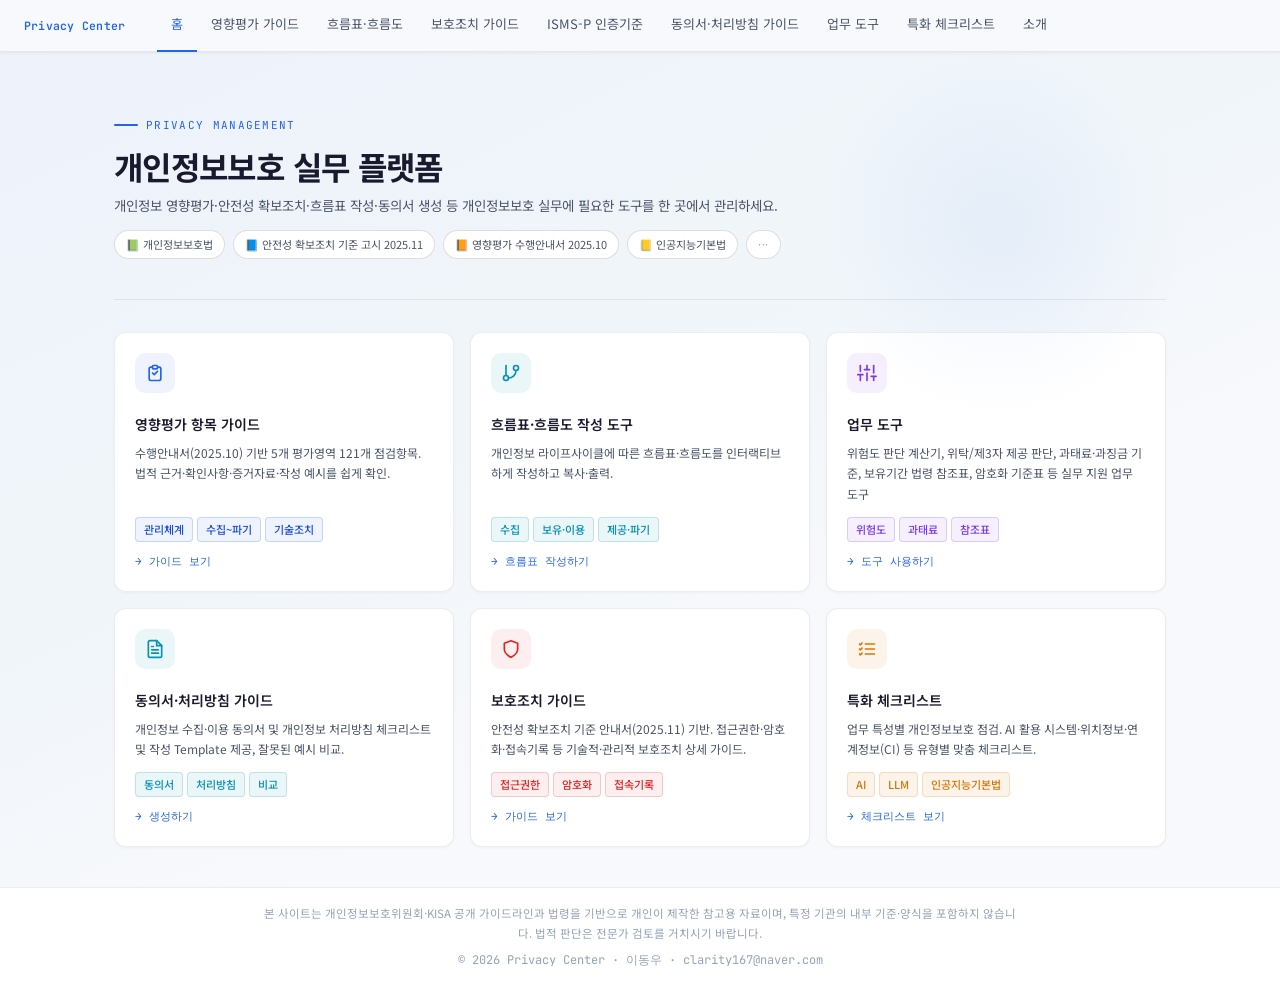
==== commit ca281873: "법령 인용 정정 및 포트폴리오 정리 법령 정정 - 처리방침 체크리스트·템플릿 조문 매핑을 법 §30① 및 영§31① 기준으로 정정 - 처리방침 변경 공지 기간 근거를 작성지침(권고" ====
--- a/index.html
+++ b/index.html
@@ -4,8 +4,12 @@
 <meta charset="UTF-8">
 <meta name="viewport" content="width=device-width, initial-scale=1.0">
 <title>Privacy Center · 개인정보보호 실무 플랫폼</title>
+<meta name="description" content="개인정보 영향평가·안전성 확보조치·ISMS-P·동의서·처리방침 등 개인정보보호 실무 가이드와 점검 도구를 한곳에 모은 플랫폼">
+<meta property="og:type" content="website">
+<meta property="og:title" content="Privacy Center · 개인정보보호 실무 플랫폼">
+<meta property="og:description" content="개인정보 영향평가·안전성 확보조치·ISMS-P·동의서·처리방침 등 개인정보보호 실무 가이드와 점검 도구를 한곳에 모은 플랫폼">
 <link href="https://fonts.googleapis.com/css2?family=Noto+Sans+KR:wght@300;400;500;700&family=JetBrains+Mono:wght@400;500&display=swap" rel="stylesheet">
-<link rel="stylesheet" href="css/style.css">
+<link rel="stylesheet" href="css/style.css?v=20261103c">
 </head>
 <body>
 
@@ -76,7 +80,7 @@
         <svg viewBox="0 0 24 24" fill="none" stroke="currentColor" stroke-width="2" stroke-linecap="round" stroke-linejoin="round"><path d="M14 2H6a2 2 0 0 0-2 2v16a2 2 0 0 0 2 2h12a2 2 0 0 0 2-2V8z"/><polyline points="14 2 14 8 20 8"/><line x1="16" y1="13" x2="8" y2="13"/><line x1="16" y1="17" x2="8" y2="17"/><polyline points="10 9 9 9 8 9"/></svg>
       </div>
       <div class="tool-card-title">동의서·처리방침 가이드</div>
-      <div class="tool-card-desc">개인정보 수집·이용 동의서 및 개인정보 처리방침 체크리스트 및 작성 Teamplte 제공, 잘못된 예시 비교.</div>
+      <div class="tool-card-desc">개인정보 수집·이용 동의서 및 개인정보 처리방침 체크리스트 및 작성 Template 제공, 잘못된 예시 비교.</div>
       <div class="tool-card-tag"><span class="badge badge-teal">동의서</span><span class="badge badge-teal">처리방침</span><span class="badge badge-teal">비교</span></div>
       <div class="tool-card-link">→ 생성하기</div>
     </div>
@@ -94,7 +98,7 @@
         <svg viewBox="0 0 24 24" fill="none" stroke="currentColor" stroke-width="2" stroke-linecap="round" stroke-linejoin="round"><line x1="10" y1="6" x2="21" y2="6"/><line x1="10" y1="12" x2="21" y2="12"/><line x1="10" y1="18" x2="21" y2="18"/><polyline points="3 6 4 7 6 5"/><polyline points="3 12 4 13 6 11"/><polyline points="3 18 4 19 6 17"/></svg>
       </div>
       <div class="tool-card-title">특화 체크리스트</div>
-      <div class="tool-card-desc">업무 특성별 개인정보보호 점검. AI 시스템·CCTV·위탁·제3자 제공 등 유형별 맞춤 체크리스트.</div>
+      <div class="tool-card-desc">업무 특성별 개인정보보호 점검. AI 활용 시스템·위치정보·연계정보(CI) 등 유형별 맞춤 체크리스트.</div>
       <div class="tool-card-tag"><span class="badge badge-amber">AI</span><span class="badge badge-amber">LLM</span><span class="badge badge-amber">인공지능기본법</span></div>
       <div class="tool-card-link">→ 체크리스트 보기</div>
     </div>
@@ -109,6 +113,7 @@
   <div>
     <div class="guide-overview-title">개인정보 영향평가 수행 가이드</div>
     <div class="guide-overview-sub">개인정보 영향평가 수행안내서 2025.10 · 5개 평가영역 · 121개 점검항목</div>
+    <div class="law-date-row"><span class="law-date" data-law-date></span></div>
   </div>
   <div class="guide-overview-tags">
     <span class="badge badge-blue">관리체계</span>
@@ -327,7 +332,7 @@
     <button class="flow-tab active" onclick="switchFlow(0)">① 수집 흐름표</button>
     <button class="flow-tab" onclick="switchFlow(1)">② 보유·이용 흐름표</button>
     <button class="flow-tab" onclick="switchFlow(2)">③ 제공·파기 흐름표</button>
-    <button class="flow-tab" onclick="switchFlow(3)">✦ AI 흐름도 <span style="font-size:10px;color:#94a3b8;font-weight:400">(TBD)</span></button>
+    <button class="flow-tab wip" onclick="switchFlow(3)">✦ AI 흐름도 <span style="font-size:10px;color:#94a3b8;font-weight:400">(TBD)</span></button>
   </div>
   <!-- 수집 -->
   <div class="flow-panel active" id="fp0">
@@ -393,7 +398,7 @@
   </div>
 
   <!-- AI 흐름도 -->
-  <div class="flow-panel" id="fp3">
+  <div class="flow-panel wip" id="fp3">
     <div class="ft-desc">위 흐름표(수집·보유이용·제공파기)에 입력된 데이터를 불러온 뒤, 흐름표에서 파악할 수 없는 정보를 추가로 입력하세요. <strong>AI 흐름도 생성 기능은 개발 중입니다.</strong></div>
 
     <!-- ① 흐름표 데이터 불러오기 -->
@@ -716,6 +721,7 @@
   <div style="margin-bottom:1.25rem">
     <div style="font-size:11px;color:var(--accent);font-family:var(--mono);letter-spacing:.1em;margin-bottom:3px">TOOLS · 업무 도구</div>
     <div style="font-size:1.4rem;font-weight:700;color:var(--text)">개인정보보호 업무 도구</div>
+    <div class="law-date-row"><span class="law-date" data-law-date></span></div>
   </div>
 
   <!-- 탭 네비게이션 -->
@@ -1091,7 +1097,7 @@
         <div style="overflow-x:auto;margin-bottom:.75rem"><table class="ref-table">
           <thead><tr><th>구분</th><th>통지</th><th>신고</th></tr></thead>
           <tbody>
-            <tr><td style="color:var(--text2)">근거</td><td style="color:var(--text2)">개보법 §34</td><td style="color:var(--text2)">개보법 §34·§40</td></tr>
+            <tr><td style="color:var(--text2)">근거</td><td style="color:var(--text2)">개보법 §34</td><td style="color:var(--text2)">개보법 §34③, 영§40</td></tr>
             <tr><td style="color:var(--text2)">대상 규모</td><td style="color:var(--text2)">1명 이상</td><td style="color:var(--text2)">① 1천명 이상<br>② 민감·고유식별정보 유출<br>③ 외부 불법 접근에 의한 유출</td></tr>
             <tr><td style="color:var(--text2)">시점</td><td style="color:var(--accent);font-weight:600">72시간 이내</td><td style="color:var(--accent);font-weight:600">72시간 이내</td></tr>
             <tr><td style="color:var(--text2)">방법</td><td style="color:var(--text2)">서면 등 개별 통지<br>(연락처 불명 시 홈페이지 30일 게시)</td><td style="color:var(--text2)">privacy.go.kr 온라인 신고</td></tr>
@@ -1100,7 +1106,8 @@
         </table></div>
         <div style="font-size:11px;color:var(--text3);background:var(--bg2);padding:6px 9px;border-radius:5px;margin-bottom:.75rem;line-height:1.65;border-left:3px solid var(--amber)">
           ※ 구체적 내용 미확인 시 확인된 내용 우선 통지·신고 후 추가 확인 시 즉시 보완<br>
-          ※ 천재지변 등 부득이한 사유로 72시간 초과 시 사유 해소 후 즉시 이행
+          ※ 천재지변 등 부득이한 사유로 72시간 초과 시 사유 해소 후 즉시 이행<br>
+          ※ 유출 경로가 확인되어 회수·삭제 등으로 정보주체 권익 침해 가능성이 현저히 낮아진 경우 신고하지 않을 수 있음 (영§40① 단서, 2026.9.10 개정)
         </div>
         <div style="display:flex;flex-direction:column;gap:5px;font-size:12px">
           <div style="padding:6px 9px;background:var(--bg2);border-radius:5px;border-left:2px solid var(--accent)">
@@ -1732,6 +1739,7 @@
   <div style="margin-bottom:1.5rem">
     <div style="font-size:11px;color:var(--cyan);font-family:var(--mono);letter-spacing:.1em;margin-bottom:3px">TEMPLATE · 약관·동의서 가이드</div>
     <div style="font-size:1.4rem;font-weight:700;color:var(--text)">개인정보 수집·이용 동의서 및 개인정보 처리방침 가이드</div>
+    <div class="law-date-row"><span class="law-date" data-law-date></span></div>
   </div>
   <div class="tmpl-tabs">
     <button class="tmpl-tab active" onclick="switchTmpl(0)">동의서 체크리스트</button>
@@ -1739,6 +1747,7 @@
     <button class="tmpl-tab" onclick="switchTmpl(2)">처리방침 체크리스트</button>
     <button class="tmpl-tab" onclick="switchTmpl(3)">처리방침 Template</button>
     <button class="tmpl-tab" onclick="switchTmpl(4)">잘못된 사례</button>
+    <button class="tmpl-tab wip" onclick="switchTmpl(5)">✦ AI 정합성 비교 <span style="font-size:10px;color:#94a3b8;font-weight:400">(TBD)</span></button>
   </div>
 
   <!-- ① 동의서 체크리스트 -->
@@ -1782,7 +1791,7 @@
             <button class="cl-toggle-btn open" onclick="clToggleDetail(this.closest('.cl-item'))">›</button>
           </div>
           <div class="cl-item-detail open">
-            <p>동의 외에도 계약의 이행·체결(§15①4호, 2023년 개정으로 계약 이행에 필요한 정보는 동의 불필요), 법적 의무 이행(§15①2호), 정당한 이익(§15①6호) 등 6가지 적법근거를 먼저 검토합니다.</p>
+            <p>동의 외에도 계약의 이행·체결(§15①4호, 2023년 개정으로 계약 이행에 필요한 정보는 동의 불필요), 법적 의무 이행(§15①2호), 정당한 이익(§15①6호) 등 7가지 적법근거를 먼저 검토합니다.</p>
             <p>불필요하게 동의를 수집하면 정보주체가 거부할 경우 서비스 제공에 어려움이 생기므로, 동의가 꼭 필요한 처리에만 동의를 활용하는 것이 바람직합니다.</p>
           </div>
         </div>
@@ -1798,7 +1807,7 @@
           </div>
           <div class="cl-item-detail">
             <p>각각의 동의 사항을 구분하여 정보주체가 명확히 인지하고 각각 동의할 수 있어야 합니다. 예: 필수 서비스 항목과 선택 항목(마케팅·분석)을 별도 체크박스로 구분.</p>
-            <p>법 §28조의8①(1)에 따라 이동통신 단말장치 정보 처리도 별도 동의 대상이 될 수 있습니다.</p>
+            <p>스마트폰 앱의 단말기 접근권한은 정보통신망법 §22조의2에 따른 별도 고지·동의 대상입니다.</p>
           </div>
         </div>
 
@@ -2378,7 +2387,7 @@
     <div class="cl-progress-card">
       <div class="cl-progress-top">
         <div class="cl-progress-title">📋 처리방침 체크리스트 진행률</div>
-        <div class="cl-progress-stat">전체 <strong id="pc-done">0</strong>/32 &nbsp;·&nbsp; 필수·해당시필수 <strong id="pc-mand-done">0</strong>/26</div>
+        <div class="cl-progress-stat">전체 <strong id="pc-done">0</strong>/32 &nbsp;·&nbsp; 필수·해당시필수 <strong id="pc-mand-done">0</strong>/23</div>
       </div>
       <div class="cl-bar-row">
         <div class="cl-bar-label">전체</div>
@@ -2435,7 +2444,7 @@
           <div class="cl-item-row">
             <label class="cl-chk-wrap"><input type="checkbox" class="cl-chk" onchange="pcUpdate()"></label>
             <div class="cl-item-body" onclick="clToggleDetail(this.closest('.cl-item'))">
-              <div class="cl-badges-row"><span class="cl-b req">필수</span><span class="cl-b law">§30①2호</span></div>
+              <div class="cl-badges-row"><span class="cl-b req">필수</span><span class="cl-b law">영§31①1호</span></div>
               <div class="cl-item-title">처리하는 개인정보의 항목 — 법적 근거·항목 전수 기재</div>
             </div>
             <button class="cl-toggle-btn" onclick="clToggleDetail(this.closest('.cl-item'))">›</button>
@@ -2450,7 +2459,7 @@
           <div class="cl-item-row">
             <label class="cl-chk-wrap"><input type="checkbox" class="cl-chk" onchange="pcUpdate()"></label>
             <div class="cl-item-body" onclick="clToggleDetail(this.closest('.cl-item'))">
-              <div class="cl-badges-row"><span class="cl-b req">필수</span><span class="cl-b law">§30①3호</span></div>
+              <div class="cl-badges-row"><span class="cl-b req">필수</span><span class="cl-b law">§30①2호</span></div>
               <div class="cl-item-title">개인정보의 처리 및 보유 기간 — 구체적 기간 명시</div>
             </div>
             <button class="cl-toggle-btn" onclick="clToggleDetail(this.closest('.cl-item'))">›</button>
@@ -2465,7 +2474,7 @@
           <div class="cl-item-row">
             <label class="cl-chk-wrap"><input type="checkbox" class="cl-chk" onchange="pcUpdate()"></label>
             <div class="cl-item-body" onclick="clToggleDetail(this.closest('.cl-item'))">
-              <div class="cl-badges-row"><span class="cl-b req">필수</span><span class="cl-b law">§30①4호</span></div>
+              <div class="cl-badges-row"><span class="cl-b req">필수</span><span class="cl-b law">§30①3의2호</span></div>
               <div class="cl-item-title">개인정보의 파기 절차 및 방법</div>
             </div>
             <button class="cl-toggle-btn" onclick="clToggleDetail(this.closest('.cl-item'))">›</button>
@@ -2473,6 +2482,21 @@
           <div class="cl-item-detail">
             <p>처리하는 개인정보가 불필요하게 되었을 때 지체 없이 파기한다는 내용과 파기 절차·방법을 상세히 기재합니다.</p>
             <p>전자적 파기: 복원 불가 방법으로 삭제(완전 삭제·덮어쓰기 등). 종이 문서: 분쇄기로 분쇄하거나 소각. 법령에 따라 보존해야 하는 경우 별도 보관장소에 분리하여 보관합니다. "5. 처리 및 보유기간" 항목에서 구체적으로 기재된 경우 이 항목에서 생략 가능합니다.</p>
+          </div>
+        </div>
+
+        <div class="cl-item" data-mand="1">
+          <div class="cl-item-row">
+            <label class="cl-chk-wrap"><input type="checkbox" class="cl-chk" onchange="pcUpdate()"></label>
+            <div class="cl-item-body" onclick="clToggleDetail(this.closest('.cl-item'))">
+              <div class="cl-badges-row"><span class="cl-b req">필수</span><span class="cl-b law">영§31①3호</span></div>
+              <div class="cl-item-title">개인정보의 안전성 확보조치 — 관리적·기술적·물리적 조치</div>
+            </div>
+            <button class="cl-toggle-btn" onclick="clToggleDetail(this.closest('.cl-item'))">›</button>
+          </div>
+          <div class="cl-item-detail">
+            <p>보호법 §29조, 시행령 §30조에 따라 시행 중인 안전성 확보조치를 기재합니다. 공개로 인해 개인정보 침해 위험이 증가하지 않는다고 판단되는 수준에서 조절하여 표현할 수 있습니다.</p>
+            <p>관리적 조치: 내부 관리계획 수립·시행, 직원 교육, 전담조직 운영 등. 기술적 조치: 접근권한 관리, 접근통제시스템, 접속기록 보관·점검, 암호화, 보안프로그램. 물리적 조치: 전산실·자료보관실 잠금 장치, 재해·재난 안전조치 등.</p>
           </div>
         </div>
 
@@ -2481,13 +2505,13 @@
             <label class="cl-chk-wrap"><input type="checkbox" class="cl-chk" onchange="pcUpdate()"></label>
             <div class="cl-item-body" onclick="clToggleDetail(this.closest('.cl-item'))">
               <div class="cl-badges-row"><span class="cl-b req">필수</span><span class="cl-b law">§30①5호</span></div>
-              <div class="cl-item-title">개인정보의 안전성 확보조치 — 관리적·기술적·물리적 조치</div>
+              <div class="cl-item-title">정보주체와 법정대리인의 권리·의무 및 행사방법</div>
             </div>
             <button class="cl-toggle-btn" onclick="clToggleDetail(this.closest('.cl-item'))">›</button>
           </div>
           <div class="cl-item-detail">
-            <p>보호법 §29조, 시행령 §30조에 따라 시행 중인 안전성 확보조치를 기재합니다. 공개로 인해 개인정보 침해 위험이 증가하지 않는다고 판단되는 수준에서 조절하여 표현할 수 있습니다.</p>
-            <p>관리적 조치: 내부 관리계획 수립·시행, 직원 교육, 전담조직 운영 등. 기술적 조치: 접근권한 관리, 접근통제시스템, 접속기록 보관·점검, 암호화, 보안프로그램. 물리적 조치: 전산실·자료보관실 잠금 장치, 재해·재난 안전조치 등.</p>
+            <p>열람, 전송 요구, 정정·삭제, 처리정지, 동의 철회, 자동화 결정 거부·설명 요구 등의 권리와 행사 방법·절차를 구체적으로 기재합니다. 권리 행사는 서면, 전화, 전자우편, 팩스, 인터넷 등을 통해 할 수 있습니다.</p>
+            <p>처리 기한(권리 행사 접수 후 10일 이내 회신), 접수·처리 부서(명칭·주소·연락처)를 명시합니다. 14세 미만 아동의 경우 법정대리인이 권리 행사를 해야 함을 안내합니다. 정보 전송 요구권 행사방법도 해당 시 기재합니다.</p>
           </div>
         </div>
 
@@ -2496,13 +2520,13 @@
             <label class="cl-chk-wrap"><input type="checkbox" class="cl-chk" onchange="pcUpdate()"></label>
             <div class="cl-item-body" onclick="clToggleDetail(this.closest('.cl-item'))">
               <div class="cl-badges-row"><span class="cl-b req">필수</span><span class="cl-b law">§30①6호</span></div>
-              <div class="cl-item-title">정보주체와 법정대리인의 권리·의무 및 행사방법</div>
+              <div class="cl-item-title">개인정보 보호책임자 성명·직책·연락처</div>
             </div>
             <button class="cl-toggle-btn" onclick="clToggleDetail(this.closest('.cl-item'))">›</button>
           </div>
           <div class="cl-item-detail">
-            <p>열람, 전송 요구, 정정·삭제, 처리정지, 동의 철회, 자동화 결정 거부·설명 요구 등의 권리와 행사 방법·절차를 구체적으로 기재합니다. 권리 행사는 서면, 전화, 전자우편, 팩스, 인터넷 등을 통해 할 수 있습니다.</p>
-            <p>처리 기한(권리 행사 접수 후 10일 이내 회신), 접수·처리 부서(명칭·주소·연락처)를 명시합니다. 14세 미만 아동의 경우 법정대리인이 권리 행사를 해야 함을 안내합니다. 정보 전송 요구권 행사방법도 해당 시 기재합니다.</p>
+            <p>보호법 §31조에 따라 지정한 개인정보 보호책임자의 성명 또는 개인정보 보호업무 및 관련 고충사항을 처리하는 부서의 명칭과 연락처(전화번호, 전자우편 주소 등)를 기재합니다.</p>
+            <p>공개된 연락처는 실제로 연결 가능해야 하며, 지나치게 지연되지 않도록 관리해야 합니다. 정보주체의 알권리 보장 차원에서 보호책임자 성명·연락처와 보호업무 담당부서의 명칭·연락처를 모두 기재하는 것을 권장합니다.</p>
           </div>
         </div>
 
@@ -2510,22 +2534,7 @@
           <div class="cl-item-row">
             <label class="cl-chk-wrap"><input type="checkbox" class="cl-chk" onchange="pcUpdate()"></label>
             <div class="cl-item-body" onclick="clToggleDetail(this.closest('.cl-item'))">
-              <div class="cl-badges-row"><span class="cl-b req">필수</span><span class="cl-b law">§30①7호</span></div>
-              <div class="cl-item-title">개인정보 보호책임자 성명·직책·연락처</div>
-            </div>
-            <button class="cl-toggle-btn" onclick="clToggleDetail(this.closest('.cl-item'))">›</button>
-          </div>
-          <div class="cl-item-detail">
-            <p>보호법 §31조에 따라 지정한 개인정보 보호책임자의 성명 또는 개인정보 보호업무 및 관련 고충사항을 처리하는 부서의 명칭과 연락처(전화번호, 전자우편 주소 등)를 기재합니다.</p>
-            <p>공개된 연락처는 실제로 연결 가능해야 하며, 지나치게 지연되지 않도록 관리해야 합니다. 정보주체의 알권리 보장 차원에서 보호책임자 성명·연락처와 보호업무 담당부서의 명칭·연락처를 모두 기재하는 것을 권장합니다.</p>
-          </div>
-        </div>
-
-        <div class="cl-item" data-mand="1">
-          <div class="cl-item-row">
-            <label class="cl-chk-wrap"><input type="checkbox" class="cl-chk" onchange="pcUpdate()"></label>
-            <div class="cl-item-body" onclick="clToggleDetail(this.closest('.cl-item'))">
-              <div class="cl-badges-row"><span class="cl-b req">필수</span><span class="cl-b law">§30①8호</span></div>
+              <div class="cl-badges-row"><span class="cl-b req">필수</span><span class="cl-b law">§30②, 영§31②</span></div>
               <div class="cl-item-title">개인정보 처리방침의 변경에 관한 사항</div>
             </div>
             <button class="cl-toggle-btn" onclick="clToggleDetail(this.closest('.cl-item'))">›</button>
@@ -2597,7 +2606,7 @@
           <div class="cl-item-row">
             <label class="cl-chk-wrap"><input type="checkbox" class="cl-chk" onchange="pcUpdate()"></label>
             <div class="cl-item-body" onclick="clToggleDetail(this.closest('.cl-item'))">
-              <div class="cl-badges-row"><span class="cl-b cond">해당 시 필수</span><span class="cl-b cond-txt">처리 업무 위탁 시</span><span class="cl-b law">§26</span></div>
+              <div class="cl-badges-row"><span class="cl-b cond">해당 시 필수</span><span class="cl-b cond-txt">처리 업무 위탁 시</span><span class="cl-b law">§30①4호, §26</span></div>
               <div class="cl-item-title">개인정보 처리업무의 위탁 — 수탁자·위탁 업무 전수 공개</div>
             </div>
             <button class="cl-toggle-btn" onclick="clToggleDetail(this.closest('.cl-item'))">›</button>
@@ -2612,7 +2621,7 @@
           <div class="cl-item-row">
             <label class="cl-chk-wrap"><input type="checkbox" class="cl-chk" onchange="pcUpdate()"></label>
             <div class="cl-item-body" onclick="clToggleDetail(this.closest('.cl-item'))">
-              <div class="cl-badges-row"><span class="cl-b cond">해당 시 필수</span><span class="cl-b cond-txt">국외 이전 시</span><span class="cl-b law">§28의8</span></div>
+              <div class="cl-badges-row"><span class="cl-b cond">해당 시 필수</span><span class="cl-b cond-txt">국외 이전 시</span><span class="cl-b law">영§31①2호, §28의8</span></div>
               <div class="cl-item-title">개인정보의 국외 수집 및 이전 — 이전 국가·근거·거부 방법</div>
             </div>
             <button class="cl-toggle-btn" onclick="clToggleDetail(this.closest('.cl-item'))">›</button>
@@ -2639,7 +2648,7 @@
           <div class="cl-item-row">
             <label class="cl-chk-wrap"><input type="checkbox" class="cl-chk" onchange="pcUpdate()"></label>
             <div class="cl-item-body" onclick="clToggleDetail(this.closest('.cl-item'))">
-              <div class="cl-badges-row"><span class="cl-b cond">해당 시 필수</span><span class="cl-b cond-txt">민감정보 공개 가능 서비스</span><span class="cl-b law">§23</span></div>
+              <div class="cl-badges-row"><span class="cl-b cond">해당 시 필수</span><span class="cl-b cond-txt">민감정보 공개 가능 서비스</span><span class="cl-b law">§30①3의3호, §23③</span></div>
               <div class="cl-item-title">민감정보의 공개 가능성 및 비공개를 선택하는 방법</div>
             </div>
             <button class="cl-toggle-btn" onclick="clToggleDetail(this.closest('.cl-item'))">›</button>
@@ -2654,7 +2663,7 @@
           <div class="cl-item-row">
             <label class="cl-chk-wrap"><input type="checkbox" class="cl-chk" onchange="pcUpdate()"></label>
             <div class="cl-item-body" onclick="clToggleDetail(this.closest('.cl-item'))">
-              <div class="cl-badges-row"><span class="cl-b cond">해당 시 필수</span><span class="cl-b cond-txt">가명처리 이용 시</span><span class="cl-b law">§28의2</span></div>
+              <div class="cl-badges-row"><span class="cl-b cond">해당 시 필수</span><span class="cl-b cond-txt">가명처리 이용 시</span><span class="cl-b law">§30①4의2호, §28의2</span></div>
               <div class="cl-item-title">가명정보 처리에 관한 사항</div>
             </div>
             <button class="cl-toggle-btn" onclick="clToggleDetail(this.closest('.cl-item'))">›</button>
@@ -2669,7 +2678,7 @@
           <div class="cl-item-row">
             <label class="cl-chk-wrap"><input type="checkbox" class="cl-chk" onchange="pcUpdate()"></label>
             <div class="cl-item-body" onclick="clToggleDetail(this.closest('.cl-item'))">
-              <div class="cl-badges-row"><span class="cl-b cond">해당 시 필수</span><span class="cl-b cond-txt">쿠키·SDK 등 운영 시</span><span class="cl-b law">§15①</span></div>
+              <div class="cl-badges-row"><span class="cl-b cond">해당 시 필수</span><span class="cl-b cond-txt">쿠키·SDK 등 운영 시</span><span class="cl-b law">§30①7호</span></div>
               <div class="cl-item-title">개인정보 자동 수집 장치의 설치·운영 및 거부에 관한 사항</div>
             </div>
             <button class="cl-toggle-btn" onclick="clToggleDetail(this.closest('.cl-item'))">›</button>
@@ -2691,7 +2700,7 @@
           </div>
           <div class="cl-item-detail">
             <p>완전히 자동화된 시스템으로 개인정보를 처리하여 이루어지는 결정(인공지능 기술 적용 포함)이 있는 경우 ① 결정이 이루어진다는 사실 및 목적·대상 범위, ② 주요 개인정보의 유형과 결정의 관계, ③ 결정 과정의 고려사항 및 처리 절차, ④ 민감정보·14세 미만 아동 처리 여부, ⑤ 거부·설명 요구 방법 및 절차를 기재합니다.</p>
-            <p>§37조의2(2024.9.15 시행)에 따라 정보주체는 자동화된 결정에 대해 거부·설명 요구를 할 수 있으며, 이를 안내해야 합니다. 인공지능 기술의 복잡성을 고려하여 정보주체가 쉽게 이해할 수 있도록 표준화된 용어, 동영상·그림·도표 등 시각적 방법을 활용하는 것을 권장합니다.</p>
+            <p>§37조의2(2024.3.15 시행)에 따라 정보주체는 자동화된 결정에 대해 거부·설명 요구를 할 수 있으며, 이를 안내해야 합니다. 인공지능 기술의 복잡성을 고려하여 정보주체가 쉽게 이해할 수 있도록 표준화된 용어, 동영상·그림·도표 등 시각적 방법을 활용하는 것을 권장합니다.</p>
           </div>
         </div>
 
@@ -2813,7 +2822,7 @@
           <div class="cl-item-row">
             <label class="cl-chk-wrap"><input type="checkbox" class="cl-chk" onchange="pcUpdate()"></label>
             <div class="cl-item-body" onclick="clToggleDetail(this.closest('.cl-item'))">
-              <div class="cl-badges-row"><span class="cl-b req">필수</span><span class="cl-b law">§30①10</span></div>
+              <div class="cl-badges-row"><span class="cl-b req">필수</span><span class="cl-b law">§30②, 영§31②</span></div>
               <div class="cl-item-title">처리방침 변경에 관한 사항 기재 여부</div>
             </div>
             <button class="cl-toggle-btn" onclick="clToggleDetail(this.closest('.cl-item'))">›</button>
@@ -2824,47 +2833,47 @@
           </div>
         </div>
 
-        <div class="cl-item" data-mand="1">
+        <div class="cl-item" data-mand="0">
           <div class="cl-item-row">
             <label class="cl-chk-wrap"><input type="checkbox" class="cl-chk" onchange="pcUpdate()"></label>
             <div class="cl-item-body" onclick="clToggleDetail(this.closest('.cl-item'))">
-              <div class="cl-badges-row"><span class="cl-b req">필수</span><span class="cl-b law">시행령§32②</span></div>
+              <div class="cl-badges-row"><span class="cl-b rec">권고</span><span class="cl-b law">개인정보 처리방침 작성지침(권고)</span></div>
               <div class="cl-item-title">변경 시 최소 7일 전 공지 여부</div>
             </div>
             <button class="cl-toggle-btn" onclick="clToggleDetail(this.closest('.cl-item'))">›</button>
           </div>
           <div class="cl-item-detail">
-            <p>처리방침을 변경하는 경우 시행일 7일 전부터 누리집(인터넷 홈페이지) 등에 공지해야 합니다(시행령 §32조②). 공지 기간이 짧을 경우 정보주체에게 충분한 확인 기회가 부여되지 않으므로 준수 여부를 반드시 점검합니다.</p>
+            <p>처리방침을 변경하는 경우 시행일 7일 전부터 누리집(인터넷 홈페이지) 등에 공지해야 합니다(개인정보 처리방침 작성지침). 공지 기간이 짧을 경우 정보주체에게 충분한 확인 기회가 부여되지 않으므로 준수 여부를 반드시 점검합니다.</p>
             <p>팝업, 배너, 이메일 발송 등 다양한 방식을 통해 정보주체가 변경 내용을 인지할 수 있도록 하는 것이 권장됩니다.</p>
           </div>
         </div>
 
-        <div class="cl-item" data-mand="1">
+        <div class="cl-item" data-mand="0">
           <div class="cl-item-row">
             <label class="cl-chk-wrap"><input type="checkbox" class="cl-chk" onchange="pcUpdate()"></label>
             <div class="cl-item-body" onclick="clToggleDetail(this.closest('.cl-item'))">
-              <div class="cl-badges-row"><span class="cl-b req">필수</span><span class="cl-b law">시행령§32②</span></div>
+              <div class="cl-badges-row"><span class="cl-b rec">권고</span><span class="cl-b law">개인정보 처리방침 작성지침(권고)</span></div>
               <div class="cl-item-title">중요 변경 시 30일 전 공지 여부</div>
             </div>
             <button class="cl-toggle-btn" onclick="clToggleDetail(this.closest('.cl-item'))">›</button>
           </div>
           <div class="cl-item-detail">
-            <p>개인정보의 수집·이용 목적, 수집하는 개인정보 항목, 개인정보의 제3자 제공 등 정보주체에게 중요한 내용이 변경되는 경우에는 시행일 30일 전부터 공지해야 합니다(시행령 §32조②).</p>
+            <p>개인정보의 수집·이용 목적, 수집하는 개인정보 항목, 개인정보의 제3자 제공 등 정보주체에게 중요한 내용이 변경되는 경우에는 시행일 30일 전부터 공지해야 합니다(개인정보 처리방침 작성지침).</p>
             <p>중요 변경 사항에 해당하는지 여부를 사전에 검토하는 내부 기준을 마련하고, 중요 변경 시에는 이메일·문자 메시지 등 개인별 통지 방법도 활용하는 것을 권장합니다.</p>
           </div>
         </div>
 
-        <div class="cl-item" data-mand="1">
+        <div class="cl-item" data-mand="0">
           <div class="cl-item-row">
             <label class="cl-chk-wrap"><input type="checkbox" class="cl-chk" onchange="pcUpdate()"></label>
             <div class="cl-item-body" onclick="clToggleDetail(this.closest('.cl-item'))">
-              <div class="cl-badges-row"><span class="cl-b req">필수</span><span class="cl-b law">§30②</span></div>
+              <div class="cl-badges-row"><span class="cl-b rec">권고</span><span class="cl-b law">§30②</span></div>
               <div class="cl-item-title">이전 버전 처리방침 열람 가능 여부</div>
             </div>
             <button class="cl-toggle-btn" onclick="clToggleDetail(this.closest('.cl-item'))">›</button>
           </div>
           <div class="cl-item-detail">
-            <p>개인정보 보호법 §30②에 따라 변경된 처리방침과 함께 이전 처리방침을 열람할 수 있도록 보관·제공하여야 합니다. 최소 3년치 이전 버전 보관을 권장하며, '이전 처리방침 보기' 링크나 버전 이력 탭 등 접근 기능을 제공해야 합니다.</p>
+            <p>정보주체의 확인 편의를 위해 이전 처리방침을 열람할 수 있도록 제공하는 것을 권장합니다. 최소 3년치 이전 버전 보관을 권장하며, '이전 처리방침 보기' 링크나 버전 이력 탭 등 접근 기능을 제공해야 합니다.</p>
             <p>이전 처리방침이 적용되었던 기간(시행일~변경일)을 함께 표시하면 정보주체의 알권리 보장에 더욱 도움이 됩니다.</p>
           </div>
         </div>
@@ -2973,14 +2982,14 @@
 
           <!-- ② 처리 목적 · ③ 수집항목 · ⑤ 보유기간 -->
           <div class="form-block">
-            <div class="f-label">처리 목적 · 수집항목 · 보유기간 <span class="f-req">*</span> <span class="tc-badge-law">§30①2호·3호</span></div>
+            <div class="f-label">처리 목적 · 수집항목 · 보유기간 <span class="f-req">*</span> <span class="tc-badge-law">§30①1·2호, 영§31①1호</span></div>
             <div id="pp-item-list"></div>
             <button class="btn btn-ghost" style="font-size:11px;padding:3px 10px;margin-top:4px" onclick="ppAddItem()">+ 처리 유형 추가</button>
           </div>
 
           <!-- ⑥ 파기 절차 및 방법 -->
           <div class="form-block">
-            <div class="f-label">파기 절차 및 방법 <span class="f-req">*</span> <span class="tc-badge-law">§30①4호</span></div>
+            <div class="f-label">파기 절차 및 방법 <span class="f-req">*</span> <span class="tc-badge-law">§30①3의2호</span></div>
             <div class="pp-destr-opts">
               <label><input type="radio" name="pp-destr-media" value="electronic" onchange="ppRender()" checked> 전자 매체만</label>
               <label><input type="radio" name="pp-destr-media" value="paper" onchange="ppRender()"> 종이만</label>
@@ -2991,7 +3000,7 @@
 
           <!-- ⑪ 안전성 확보조치 -->
           <div class="form-block">
-            <div class="f-label">안전성 확보조치 <span class="f-req">*</span> <span class="tc-badge-law">§30①5호</span></div>
+            <div class="f-label">안전성 확보조치 <span class="f-req">*</span> <span class="tc-badge-law">영§31①3호</span></div>
             <div class="pp-safe-grid">
               <label><input type="checkbox" id="pp-safe1" onchange="ppRender()" checked> 내부관리계획 수립·시행</label>
               <label><input type="checkbox" id="pp-safe2" onchange="ppRender()" checked> 개인정보취급자 교육</label>
@@ -3006,14 +3015,14 @@
 
           <!-- ⑯ 정보주체 권리·행사방법 -->
           <div class="form-block">
-            <div class="f-label">정보주체 권리·행사방법 접수처 <span class="f-req">*</span> <span class="tc-badge-law">§30①6호</span></div>
+            <div class="f-label">정보주체 권리·행사방법 접수처 <span class="f-req">*</span> <span class="tc-badge-law">§30①5호</span></div>
             <input class="f-inp" id="pp-rights-dept" placeholder="부서명 (예: 개인정보보호팀)" oninput="ppRender()" style="margin-bottom:4px">
             <input class="f-inp" id="pp-rights-contact" placeholder="연락처 (전화·이메일)" oninput="ppRender()">
           </div>
 
           <!-- ⑱ 개인정보 보호책임자 -->
           <div class="form-block">
-            <div class="f-label">개인정보 보호책임자 <span class="f-req">*</span> <span class="tc-badge-law">§30①7호</span></div>
+            <div class="f-label">개인정보 보호책임자 <span class="f-req">*</span> <span class="tc-badge-law">§30①6호</span></div>
             <input class="f-inp" id="pp-cpo-name" placeholder="성명" oninput="ppRender()" style="margin-bottom:4px">
             <input class="f-inp" id="pp-cpo-dept" placeholder="직위·부서 (예: 개인정보보호팀장)" oninput="ppRender()" style="margin-bottom:4px">
             <input class="f-inp" id="pp-cpo-email" placeholder="이메일" oninput="ppRender()" style="margin-bottom:4px">
@@ -3120,7 +3129,7 @@
           <!-- ⑨ 처리위탁 -->
           <div class="form-block">
             <div class="pp-cond-header">
-              <div class="pp-cond-label">처리 위탁 <span class="tc-badge-law">§26</span> <span class="tc-badge-imp">해당시</span></div>
+              <div class="pp-cond-label">처리 위탁 <span class="tc-badge-law">§30①4호, §26</span> <span class="tc-badge-imp">해당시</span></div>
               <div class="pp-yn-group" id="pp-delegate-yn">
                 <button class="pp-yn active-n" onclick="ppYN('delegate','N',this)">N</button>
                 <button class="pp-yn pp-yn-y" onclick="ppYN('delegate','Y',this)">Y</button>
@@ -3135,7 +3144,7 @@
           <!-- ⑩ 국외이전 -->
           <div class="form-block">
             <div class="pp-cond-header">
-              <div class="pp-cond-label">국외 이전 <span class="tc-badge-law">§28의8</span> <span class="tc-badge-imp">해당시</span></div>
+              <div class="pp-cond-label">국외 이전 <span class="tc-badge-law">영§31①2호, §28의8</span> <span class="tc-badge-imp">해당시</span></div>
               <div class="pp-yn-group" id="pp-overseas-yn">
                 <button class="pp-yn active-n" onclick="ppYN('overseas','N',this)">N</button>
                 <button class="pp-yn pp-yn-y" onclick="ppYN('overseas','Y',this)">Y</button>
@@ -3150,7 +3159,7 @@
           <!-- ⑬ 가명정보 처리 -->
           <div class="form-block">
             <div class="pp-cond-header">
-              <div class="pp-cond-label">가명정보 처리 <span class="tc-badge-law">§28의2</span> <span class="tc-badge-imp">해당시</span></div>
+              <div class="pp-cond-label">가명정보 처리 <span class="tc-badge-law">§30①4의2호, §28의2</span> <span class="tc-badge-imp">해당시</span></div>
               <div class="pp-yn-group" id="pp-pseudo-yn">
                 <button class="pp-yn active-n" onclick="ppYN('pseudo','N',this)">N</button>
                 <button class="pp-yn pp-yn-y" onclick="ppYN('pseudo','Y',this)">Y</button>
@@ -3183,7 +3192,7 @@
           <!-- ⑰ 자동화된 결정 -->
           <div class="form-block">
             <div class="pp-cond-header">
-              <div class="pp-cond-label">자동화된 결정 <span class="tc-badge-law">§37의2</span> <span class="tc-badge-imp">해당시</span> <span class="tc-badge-imp" style="background:#fef3c7;color:#92400e;border-color:#fde68a">2025 신설</span></div>
+              <div class="pp-cond-label">자동화된 결정 <span class="tc-badge-law">§37의2</span> <span class="tc-badge-imp">해당시</span> <span class="tc-badge-imp" style="background:#fef3c7;color:#92400e;border-color:#fde68a">2024.3 시행</span></div>
               <div class="pp-yn-group" id="pp-auto-yn">
                 <button class="pp-yn active-n" onclick="ppYN('auto','N',this)">N</button>
                 <button class="pp-yn pp-yn-y" onclick="ppYN('auto','Y',this)">Y</button>
@@ -3282,7 +3291,7 @@
 
         <!-- ▶ 처리방침 변경 (필수) -->
         <div class="pp-sec-group">
-          <div class="pp-sec-group-title">📝 처리방침 변경 <span class="tc-badge-law">§30①8호</span></div>
+          <div class="pp-sec-group-title">📝 처리방침 변경 <span class="tc-badge-law">§30②, 영§31②</span></div>
           <div class="form-block">
             <div class="pp-cond-header">
               <div class="pp-cond-label">이전 버전 변경이력 기재 <span class="tc-badge-law">§30②</span></div>
@@ -3299,7 +3308,7 @@
         </div>
 
         <!-- AI TBD -->
-        <div class="form-block" style="border:2px dashed var(--border);border-radius:10px;padding:14px;background:var(--surface2);margin-top:4px">
+        <div class="form-block wip" style="border:2px dashed var(--border);border-radius:10px;padding:14px;background:var(--surface2);margin-top:4px">
           <div style="font-size:12px;color:var(--text2);margin-bottom:8px">🤖 AI 자동 초안 생성 <span style="font-size:11px;color:var(--text3)">(준비 중)</span></div>
           <button class="btn btn-teal" style="width:100%;opacity:0.5;cursor:not-allowed" disabled>AI로 처리방침 초안 생성하기</button>
           <div id="privacy-policy-output" style="margin-top:8px;font-size:12px;color:var(--text3)"></div>
@@ -3326,6 +3335,58 @@
   <div class="tmpl-panel" id="tab-bad-cases">
     <div style="margin-bottom:1rem;font-size:13px;color:var(--text2)">실무에서 자주 발생하는 잘못된 동의서·처리방침 예시와 올바른 예시를 비교합니다.</div>
     <div class="cases-grid" id="casesGrid"></div>
+  </div>
+
+  <!-- ⑥ AI 동의서·처리방침 정합성 비교 (TBD) — 로직: js/ai-compare.js -->
+  <div class="tmpl-panel wip" id="tab-ai-compare">
+    <div class="aic-desc">
+      <strong>동의서</strong>와 <strong>처리방침</strong>을 함께 입력하면 AI가 항목별로 대조해, 동의서에 고지한 내용이 처리방침에 <strong>누락</strong>되었거나 <strong>서로 다르게</strong> 기재된 부분을 찾아냅니다.
+      <span class="aic-tbd">AI 분석 기능 구현 예정 (TBD)</span>
+    </div>
+
+    <div class="aic-step">STEP 1 · 문서 입력</div>
+    <div class="aic-inputs">
+      <div class="aic-card">
+        <div class="aic-card-head"><span class="aic-card-title">개인정보 수집·이용 동의서</span><button class="btn btn-ghost aic-load" onclick="aicLoadTemplate('consent')">동의서 Template에서 불러오기</button></div>
+        <label class="aic-drop">
+          <input type="file" accept=".txt,.pdf,.docx,.hwp,.hwpx" onchange="aicFile('consent',this)">
+          <span>📄 파일 선택 <em>(TXT · PDF · DOCX · HWP)</em></span>
+          <span class="aic-fname" id="aic-consent-name">선택된 파일 없음</span>
+        </label>
+        <textarea class="aic-text" id="aic-consent-text" placeholder="또는 동의서 본문을 붙여넣으세요.&#10;예: 수집·이용 목적 / 수집 항목 / 보유·이용 기간 / 동의 거부 권리 및 불이익"></textarea>
+      </div>
+      <div class="aic-card">
+        <div class="aic-card-head"><span class="aic-card-title">개인정보 처리방침</span><button class="btn btn-ghost aic-load" onclick="aicLoadTemplate('policy')">처리방침 Template에서 불러오기</button></div>
+        <label class="aic-drop">
+          <input type="file" accept=".txt,.pdf,.docx,.hwp,.hwpx" onchange="aicFile('policy',this)">
+          <span>📄 파일 선택 <em>(TXT · PDF · DOCX · HWP)</em></span>
+          <span class="aic-fname" id="aic-policy-name">선택된 파일 없음</span>
+        </label>
+        <textarea class="aic-text" id="aic-policy-text" placeholder="또는 처리방침 본문을 붙여넣으세요.&#10;예: 처리 목적 / 처리 항목 / 보유 기간 / 제3자 제공 / 위탁 / 국외 이전"></textarea>
+      </div>
+    </div>
+    <div class="aic-notice">🔒 입력한 문서는 브라우저 안에서만 사용되며 외부로 전송되지 않습니다. 실제 정보주체의 개인정보가 포함된 문서는 입력하지 마세요.</div>
+
+    <div class="aic-step">STEP 2 · 검증 기준</div>
+    <div class="aic-table-wrap">
+      <table class="aic-table">
+        <thead><tr><th>검증 항목</th><th>동의서</th><th>처리방침</th><th>AI 검증 포인트</th></tr></thead>
+        <tbody id="aic-rules"></tbody>
+      </table>
+    </div>
+
+    <div class="aic-step">STEP 3 · 검증 실행</div>
+    <div class="aff-actions">
+      <button class="btn btn-teal" onclick="aicRun()">✦ AI로 정합성 검증</button>
+    </div>
+    <div id="aic-output" class="aff-tbd-box">
+      <div class="aff-tbd-icon">🔧</div>
+      <div class="aff-tbd-title">AI 정합성 비교 기능 구현 예정</div>
+      <div class="aff-tbd-body">향후 AI API 연동을 통해 동의서와 처리방침을 항목별로 대조하고<br>누락·불일치·확인 필요 사항을 자동으로 표시할 예정입니다.<br><br>현재는 입력 양식과 검증 기준만 제공됩니다.</div>
+    </div>
+
+    <div class="aic-step">결과 화면 예시 <span style="color:var(--text3)">(가상 데이터)</span></div>
+    <div class="aic-sample" id="aic-sample"></div>
   </div>
 </div>
 </div>
@@ -4152,6 +4213,7 @@
   <div>
     <div class="guide-overview-title">개인정보 안전성 확보조치 가이드</div>
     <div class="guide-overview-sub">안전성 확보조치 기준 고시 2025.11 개정 · 관리적·기술적·물리적 안전조치 34개 항목</div>
+    <div class="law-date-row"><span class="law-date" data-law-date></span></div>
   </div>
   <div class="guide-overview-tags">
     <span class="badge badge-amber">관리적</span>
@@ -5006,6 +5068,7 @@
   <div style="margin-bottom:1.5rem">
     <div style="font-size:11px;color:var(--accent);font-family:var(--mono);letter-spacing:.1em;margin-bottom:3px">checklist · 별도 체크리스트</div>
     <div style="font-size:1.4rem;font-weight:700;color:var(--text)">특정 IT 기술별 점검 체크리스트</div>
+    <div class="law-date-row"><span class="law-date" data-law-date></span></div>
     <div style="font-size:13px;color:var(--text2);margin-top:.25rem">개인정보보호위원회·KISA 가이드라인 및 관계 법령 기반<br>IT 유형별·데이터 유형별 특화 체크리스트입니다. 카드를 클릭해 점검을 시작하세요.</div>
   </div>
   <div class="spec-grid">
@@ -5061,7 +5124,7 @@
     </div>
 
     <!-- ④ 생체인식정보 처리 — 준비 중 -->
-    <div class="spec-card">
+    <div class="spec-card wip">
       <div class="spec-head">
         <div class="spec-title">생체인식정보 처리</div>
         <span class="badge" style="background:var(--surface2);color:var(--text3);border:1px solid var(--border)">준비 중</span>
@@ -5071,7 +5134,7 @@
     </div>
 
     <!-- ⑤ 마이데이터(전송요구권) — 신규 준비 중 -->
-    <div class="spec-card">
+    <div class="spec-card wip">
       <div class="spec-head">
         <div class="spec-title">마이데이터(전송요구권)</div>
         <span class="badge" style="background:var(--surface2);color:var(--text3);border:1px solid var(--border)">준비 중</span>
@@ -5081,7 +5144,7 @@
     </div>
 
     <!-- ⑥ 가명정보 처리 — 신규 준비 중 -->
-    <div class="spec-card">
+    <div class="spec-card wip">
       <div class="spec-head">
         <div class="spec-title">가명정보 처리</div>
         <span class="badge" style="background:var(--surface2);color:var(--text3);border:1px solid var(--border)">준비 중</span>
@@ -5091,7 +5154,7 @@
     </div>
 
     <!-- ⑦ CCTV·영상정보 — 신규 준비 중 -->
-    <div class="spec-card">
+    <div class="spec-card wip">
       <div class="spec-head">
         <div class="spec-title">CCTV·영상정보</div>
         <span class="badge" style="background:var(--surface2);color:var(--text3);border:1px solid var(--border)">준비 중</span>
@@ -5101,7 +5164,7 @@
     </div>
 
     <!-- ⑧ 개인정보 국외이전 — 신규 준비 중 -->
-    <div class="spec-card">
+    <div class="spec-card wip">
       <div class="spec-head">
         <div class="spec-title">개인정보 국외이전</div>
         <span class="badge" style="background:var(--surface2);color:var(--text3);border:1px solid var(--border)">준비 중</span>
@@ -5123,6 +5186,7 @@
   <div style="margin-bottom:1.5rem">
     <div style="font-size:11px;color:var(--accent);font-family:var(--mono);letter-spacing:.1em;margin-bottom:3px">AI checklist · 2026</div>
     <div style="font-size:1.4rem;font-weight:700;color:var(--text)">AI 활용 시스템 점검 체크리스트</div>
+    <div class="law-date-row"><span class="law-date" data-law-date></span></div>
     <div style="font-size:13px;color:var(--text2);margin-top:.25rem">외부 AI 모델을 활용하는 시스템 대상 19개 점검 항목. 행을 클릭하면 질의문·가이드·증빙이 펼쳐집니다.</div>
   </div>
   <div class="xl-controls">
@@ -5162,6 +5226,7 @@
   <div style="margin-bottom:1.5rem">
     <div style="font-size:11px;color:var(--accent);font-family:var(--mono);letter-spacing:.1em;margin-bottom:3px">CI checklist</div>
     <div style="font-size:1.4rem;font-weight:700;color:var(--text)">연계정보(CI) 처리 점검 체크리스트</div>
+    <div class="law-date-row"><span class="law-date" data-law-date></span></div>
     <div style="font-size:13px;color:var(--text2);margin-top:.25rem">연계정보(CI) 수집·이용·보관·파기·안전조치 15개 점검 항목. 행을 클릭하면 질의문·가이드·증빙이 펼쳐집니다.</div>
   </div>
   <div class="xl-controls">
@@ -5328,6 +5393,7 @@
   <div style="margin-bottom:1.5rem">
     <div style="font-size:11px;color:var(--accent);font-family:var(--mono);letter-spacing:.1em;margin-bottom:3px">LI checklist · 별도 체크리스트</div>
     <div style="font-size:1.4rem;font-weight:700;color:var(--text)">위치정보 서비스 점검 체크리스트</div>
+    <div class="law-date-row"><span class="law-date" data-law-date></span></div>
     <div style="font-size:13px;color:var(--text2);margin-top:.25rem">위치정보의 보호 및 이용 등에 관한 법률 기반 사업자 자격·수집·이용·제공·보호조치·이용자 권리·긴급구조 점검 48개 항목. 행을 클릭하면 질의문·가이드·증빙이 펼쳐집니다.</div>
   </div>
   <div class="xl-controls">
@@ -5776,80 +5842,22 @@
 
 <!-- ══════ 소개 ══════ -->
 <div class="page" id="pg-about">
-<div class="pg-wrap">
-  <div style="margin-bottom:1.5rem">
-    <div style="font-size:11px;color:var(--accent);font-family:var(--mono);letter-spacing:.1em;margin-bottom:3px">about · 소개</div>
-    <div style="font-size:1.4rem;font-weight:700;color:var(--text)">이동우 · 개인정보보호 실무</div>
-  </div>
-  <div class="about-stats">
-    <div class="astat"><div class="astat-num">250<span style="font-size:1rem">건+</span></div><div class="astat-label">개인정보 영향평가 수행</div></div>
-    <div class="astat"><div class="astat-num">50<span style="font-size:1rem">건+</span></div><div class="astat-label">개인정보처리시스템 운영점검<br>(서면·현장점검)</div></div>
-    <div class="astat"><div class="astat-num" style="font-size:1.1rem;line-height:1.3">ISMS-P 인증 일부지원</div><div class="astat-label">개인정보 흐름도 작성 및 보호조치 검토<br>(인증대상 시스템 기반)</div></div>
-    <div class="astat"><div class="astat-num">2<span style="font-size:1rem">년+</span></div><div class="astat-label">영향평가 실무 (2024~현재)</div></div>
-  </div>
-  <div class="about-grid">
-    <div>
-      <div class="sec-label">EXPERIENCE</div>
-      <div class="tl-wrap">
-        <div class="tl-item">
-          <div class="tl-year">2026.01 ~ 현재</div>
-          <div class="tl-role">영향평가 담당 · 인증대상 시스템 점검 지원 · 체계 개선</div>
-          <div class="tl-org">㈜ 비즈테크온</div>
-          <div class="tl-detail">대고객 채널 대상 영향평가 · AI 체크리스트 신설 · ISMS-P/ISO 등 인증 일부 지원</div>
-        </div>
-        <div class="tl-item">
-          <div class="tl-year">2025 (KPI A)</div>
-          <div class="tl-role">CSO부문 영향평가 · 현장점검</div>
-          <div class="tl-org">㈜ 비즈테크온</div>
-          <div class="tl-detail">사내 15개 주요 시스템 현장점검 수행 · 암호키·CI 체크리스트 신설 · 업무매뉴얼·FAQ 작성</div>
-        </div>
-        <div class="tl-item">
-          <div class="tl-year">2024</div>
-          <div class="tl-role">고객가치혁신·CTO부문 영향평가</div>
-          <div class="tl-org">㈜ 비즈테크온 (LG전자 협력)</div>
-          <div class="tl-detail">C/S·신기술 조직 영향평가 · 운영 중 시스템 보호조치 현황 점검 · 실태조사 사전대응 지원</div>
-        </div>
-        <div class="tl-item">
-          <div class="tl-year">2023.06 ~ 08</div>
-          <div class="tl-role">현장실습</div>
-          <div class="tl-org">㈜ 피플앤데이타</div>
-          <div class="tl-detail">DB 암호화 솔루션 D'Amo 설치 · 암·복호화 정책 운영</div>
-        </div>
-        <div class="tl-item">
-          <div class="tl-year">2019 ~ 2024</div>
-          <div class="tl-role">인터넷보안공학과 졸업 (학점 3.87)</div>
-          <div class="tl-org">명지전문대학교</div>
-          <div class="tl-detail">캡스톤 경진대회 대상 · 웹 취약점 분석 및 피싱 탐지 통합 시스템</div>
-        </div>
-      </div>
-    </div>
-    <div>
-      <div class="sec-label">CERTIFICATIONS</div>
-      <div class="cert-grid">
-        <div class="cert-card"><div class="cert-name">개인정보관리사 (CPPG)</div><div class="cert-meta">한국CPO포럼 · 2023.09</div></div>
-        <div class="cert-card"><div class="cert-name">정보보안기사</div><div class="cert-meta">한국방송통신전파진흥원 · 2025.05</div></div>
-        <div class="cert-card"><div class="cert-name">정보보호위험관리사 (ISRM)</div><div class="cert-meta">한국방송통신전파진흥원 · 2025.09</div></div>
-        <div class="cert-card"><div class="cert-name">AWS Certified Solutions Architect – Associate</div><div class="cert-meta">Amazon Web Services · 2024.10</div></div>
-        <div class="cert-card"><div class="cert-name">리눅스마스터 1급</div><div class="cert-meta">한국정보통신진흥협회 · 2023.12</div></div>
-        <div class="cert-card"><div class="cert-name">산업보안관리사</div><div class="cert-meta">한국산업기술보호협회 · 2024.09</div></div>
-        <div class="cert-card"><div class="cert-name">SQL 개발자 (SQLD)</div><div class="cert-meta">한국데이터산업진흥원 · 2024.04</div></div>
-        <div class="cert-card"><div class="cert-name">데이터 분석 준전문가 (ADsP)</div><div class="cert-meta">한국데이터산업진흥원 · 2025.11</div></div>
-        <div class="cert-card"><div class="cert-name">정보처리산업기사</div><div class="cert-meta">한국산업인력공단 · 2022.11</div></div>
-      </div>
-      <div style="margin-top:1.25rem">
-        <div class="sec-label">CONTACT</div>
-        <div style="font-size:13px;color:var(--text2)">clarity167@naver.com</div>
-        <div style="font-size:13px;color:var(--text2);margin-top:3px">010-2049-5872</div>
-      </div>
-    </div>
-  </div>
+<div class="pg-wrap" id="about-root">
+  <!-- 콘텐츠: js/aboutData.js · 렌더링: js/about-render.js -->
 </div>
 </div>
 
 
-<footer>© 2026 Privacy Center · 이동우 · <a href="mailto:clarity167@naver.com">clarity167@naver.com</a></footer>
-
+<footer>
+  <div class="footer-disclaimer">본 사이트는 개인정보보호위원회·KISA 공개 가이드라인과 법령을 기반으로 개인이 제작한 참고용 자료이며, 특정 기관의 내부 기준·양식을 포함하지 않습니다. 법적 판단은 전문가 검토를 거치시기 바랍니다.</div>
+  <div>© 2026 Privacy Center · 이동우 · <a href="mailto:clarity167@naver.com">clarity167@naver.com</a></div>
+</footer>
+
+<script src="js/site-config.js?v=20261103c"></script>
 <script src="js/common.js"></script>
+<script src="js/aboutData.js?v=20261103c"></script>
+<script src="js/about-render.js?v=20261103c"></script>
+<script src="js/ai-compare.js?v=20261103c"></script>
 <script src="js/pia-data.js"></script>
 <script src="js/section1-data.js"></script>
 <script src="js/section2-data.js"></script>
--- a/css/style.css
+++ b/css/style.css
@@ -240,8 +240,9 @@
 .ref-table thead th{background:var(--surface2);color:var(--text2);font-weight:500;padding:7px 9px;text-align:left;border-bottom:1px solid var(--border2)}
 .ref-table td{padding:7px 9px;border-bottom:1px solid var(--border);vertical-align:top}
 /* TEMPLATE */
-.tmpl-tabs{display:flex;border-bottom:1px solid var(--border);margin-bottom:1.25rem}
-.tmpl-tab{padding:9px 16px;font-size:13px;font-weight:500;cursor:pointer;color:var(--text3);border-bottom:2px solid transparent;margin-bottom:-1px;transition:all .15s;background:none;border-top:none;border-left:none;border-right:none;font-family:var(--sans)}
+.tmpl-tabs{display:flex;border-bottom:1px solid var(--border);margin-bottom:1.25rem;overflow-x:auto;scrollbar-width:none}
+.tmpl-tabs::-webkit-scrollbar{display:none}
+.tmpl-tab{padding:9px 16px;white-space:nowrap;flex-shrink:0;font-size:13px;font-weight:500;cursor:pointer;color:var(--text3);border-bottom:2px solid transparent;margin-bottom:-1px;transition:all .15s;background:none;border-top:none;border-left:none;border-right:none;font-family:var(--sans)}
 .tmpl-tab.active{color:var(--cyan);border-bottom-color:var(--cyan)}
 .tmpl-panel{display:none}
 .tmpl-panel.active{display:block}
@@ -620,3 +621,98 @@
   .tool-grid{grid-template-columns:1fr}
   .about-stats{grid-template-columns:1fr 1fr}
 }
+
+/* ── ABOUT (확장 섹션) ── */
+.about-head{margin-bottom:1.5rem}
+.about-eyebrow{font-size:11px;color:var(--accent);font-family:var(--mono);letter-spacing:.1em;margin-bottom:3px}
+.about-title{font-size:1.4rem;font-weight:700;color:var(--text)}
+.about-tagline{font-size:14px;font-weight:500;color:var(--accent2);margin-top:.35rem}
+.about-summary{font-size:13px;color:var(--text2);margin-top:.15rem}
+.about-sec{margin-top:2.25rem;padding-top:1.75rem;border-top:1px solid var(--border)}
+.about-mail{font-size:13px;color:var(--text2);text-decoration:none}
+.about-mail:hover{color:var(--accent)}
+.cert-new{border-color:rgba(37,99,235,.35);background:var(--accent-d)}
+.cert-new .cert-name{color:var(--accent2);font-weight:600}
+.area-grid{display:grid;grid-template-columns:repeat(3,1fr);gap:.75rem}
+.area-card{background:var(--bg2);border:1px solid var(--border);border-radius:var(--r2);padding:.9rem 1.1rem;box-shadow:0 1px 3px rgba(0,0,0,0.04)}
+.area-head{display:flex;align-items:baseline;gap:.5rem;margin-bottom:.45rem}
+.area-no{font-family:var(--mono);font-size:11px;color:var(--accent)}
+.area-title{font-size:13px;font-weight:600;color:var(--text)}
+.area-list{list-style:none;padding:0}
+.area-list li{position:relative;padding-left:.8rem;font-size:12px;color:var(--text2);line-height:1.7;margin-bottom:2px}
+.area-list li::before{content:'';position:absolute;left:0;top:.72em;width:4px;height:1px;background:var(--text3)}
+.pr-list{display:flex;flex-direction:column;gap:.85rem}
+.pr-item{display:flex;gap:.75rem}
+.pr-no{font-family:var(--mono);font-size:11px;color:var(--accent);padding-top:2px;flex-shrink:0}
+.pr-title{font-size:13px;font-weight:600;color:var(--text)}
+.pr-desc{font-size:12px;color:var(--text2);line-height:1.7}
+.site-box{background:var(--bg2);border:1px solid var(--border);border-radius:var(--r2);padding:1rem 1.1rem}
+.site-why{font-size:12.5px;color:var(--text2);line-height:1.75}
+.site-sub{font-size:10px;color:var(--text3);font-family:var(--mono);letter-spacing:.06em;margin:.85rem 0 .35rem}
+.site-tools{display:flex;flex-wrap:wrap;gap:6px}
+.site-tool{font-size:11.5px;color:var(--accent2);background:var(--accent-d);border:1px solid rgba(37,99,235,.18);border-radius:4px;padding:3px 9px;text-decoration:none;transition:all .15s}
+.site-tool:hover{background:var(--accent);color:#fff}
+@media(max-width:900px){.area-grid{grid-template-columns:1fr 1fr}}
+@media(max-width:640px){.area-grid{grid-template-columns:1fr}}
+
+/* ── AI 동의서·처리방침 정합성 비교 (TBD) ── */
+.aic-desc{background:var(--cyan-d);border:1px solid rgba(8,145,178,.25);border-left:3px solid var(--cyan);border-radius:6px;padding:11px 16px;font-size:12px;color:var(--text2);line-height:1.85;margin-bottom:1.25rem}
+.aic-desc strong{color:var(--cyan)}
+.aic-tbd{display:inline-block;margin-left:6px;font-size:10.5px;color:var(--text3);font-family:var(--mono)}
+.aic-step{font-size:10px;color:var(--cyan);font-family:var(--mono);letter-spacing:.08em;margin:1.5rem 0 .6rem}
+.aic-inputs{display:grid;grid-template-columns:1fr 1fr;gap:.75rem}
+.aic-card{background:var(--bg2);border:1px solid var(--border);border-radius:var(--r2);padding:.9rem 1rem;display:flex;flex-direction:column;gap:.6rem;min-width:0}
+.aic-card-head{display:flex;justify-content:space-between;align-items:center;gap:.5rem;flex-wrap:wrap}
+.aic-card-title{font-size:13px;font-weight:600;color:var(--text)}
+.aic-load{font-size:11px;padding:3px 10px}
+.aic-drop{display:flex;flex-direction:column;align-items:center;gap:2px;border:1.5px dashed var(--border2);border-radius:var(--r);padding:.9rem;cursor:pointer;font-size:12px;color:var(--text2);text-align:center;transition:all .15s}
+.aic-drop:hover{border-color:var(--cyan);background:var(--cyan-d)}
+.aic-drop input{display:none}
+.aic-drop em{font-style:normal;font-size:10.5px;color:var(--text3)}
+.aic-fname{font-size:11px;color:var(--text3);font-family:var(--mono);word-break:break-all}
+.aic-text{width:100%;min-height:150px;resize:vertical;border:1px solid var(--border2);border-radius:var(--r);padding:8px 10px;font-family:var(--sans);font-size:12px;line-height:1.7;color:var(--text);background:var(--bg)}
+.aic-text:focus{outline:none;border-color:var(--cyan)}
+.aic-notice{font-size:11.5px;color:var(--text3);margin-top:.6rem}
+.aic-table-wrap{overflow-x:auto;border:1px solid var(--border);border-radius:var(--r2);background:var(--bg2)}
+.aic-table{width:100%;border-collapse:collapse;font-size:12px;min-width:720px}
+.aic-table th{background:var(--surface);color:var(--text2);font-weight:600;text-align:left;padding:8px 10px;border-bottom:1px solid var(--border2);white-space:nowrap}
+.aic-table td{padding:8px 10px;border-bottom:1px solid var(--border);color:var(--text2);vertical-align:top;line-height:1.65}
+.aic-table tr:last-child td{border-bottom:none}
+.aic-item{font-weight:600;color:var(--text)!important;white-space:nowrap}
+.aic-law{font-family:var(--mono);font-size:10px;color:var(--cyan);font-weight:400}
+.aic-check{color:var(--text)!important}
+.aic-sample{background:var(--bg2);border:1px solid var(--border);border-radius:var(--r2);padding:.4rem 1rem;opacity:.85}
+.aic-res{display:flex;align-items:baseline;gap:.6rem;padding:.55rem 0;border-bottom:1px solid var(--border);font-size:12px;flex-wrap:wrap}
+.aic-res:last-child{border-bottom:none}
+.aic-res .badge{flex-shrink:0;min-width:58px;text-align:center}
+.aic-res-item{font-weight:600;color:var(--text);flex-shrink:0}
+.aic-res-desc{color:var(--text2)}
+@media(max-width:900px){.aic-inputs{grid-template-columns:1fr}}
+#aic-output .aff-tbd-body{max-width:480px}
+
+/* ── 미완성 기능 숨김 (js/site-config.js 의 showWip 로 복구) ── */
+body:not(.show-wip) .wip{display:none!important}
+
+/* ── 법령 기준일 배지 ── */
+.law-date-row{margin-top:.4rem}
+.law-date{display:inline-block;font-size:10.5px;font-family:var(--mono);color:var(--text2);background:var(--surface);border:1px solid var(--border2);border-radius:4px;padding:1px 8px;letter-spacing:.02em}
+.law-date:empty{display:none}
+
+/* ── 푸터 면책 문구 ── */
+.footer-disclaimer{font-family:var(--sans);font-size:11.5px;line-height:1.7;max-width:760px;margin:0 auto .4rem}
+
+/* ── 소개: 로드맵 · 변경 이력 ── */
+.rm-list{display:grid;grid-template-columns:repeat(2,1fr);gap:.6rem}
+.rm-item{background:var(--bg2);border:1px solid var(--border);border-radius:var(--r);padding:.65rem .9rem}
+.rm-head{display:flex;align-items:center;gap:.5rem;flex-wrap:wrap}
+.rm-name{font-size:13px;font-weight:600;color:var(--text)}
+.rm-where{font-size:10.5px;color:var(--text3);font-family:var(--mono)}
+.rm-desc{font-size:12px;color:var(--text2);line-height:1.7;margin-top:2px}
+.cl-log-wrap{overflow-x:auto;border:1px solid var(--border);border-radius:var(--r2);background:var(--bg2)}
+.cl-log{width:100%;border-collapse:collapse;font-size:12px;min-width:520px}
+.cl-log th{background:var(--surface);color:var(--text2);font-weight:600;text-align:left;padding:8px 12px;border-bottom:1px solid var(--border2);white-space:nowrap}
+.cl-log td{padding:8px 12px;border-bottom:1px solid var(--border);color:var(--text2);vertical-align:top;line-height:1.65}
+.cl-log tr:last-child td{border-bottom:none}
+.cl-log td:first-child{font-family:var(--mono);white-space:nowrap;color:var(--text)}
+.cl-log td:nth-child(2){white-space:nowrap}
+@media(max-width:640px){.rm-list{grid-template-columns:1fr}}
